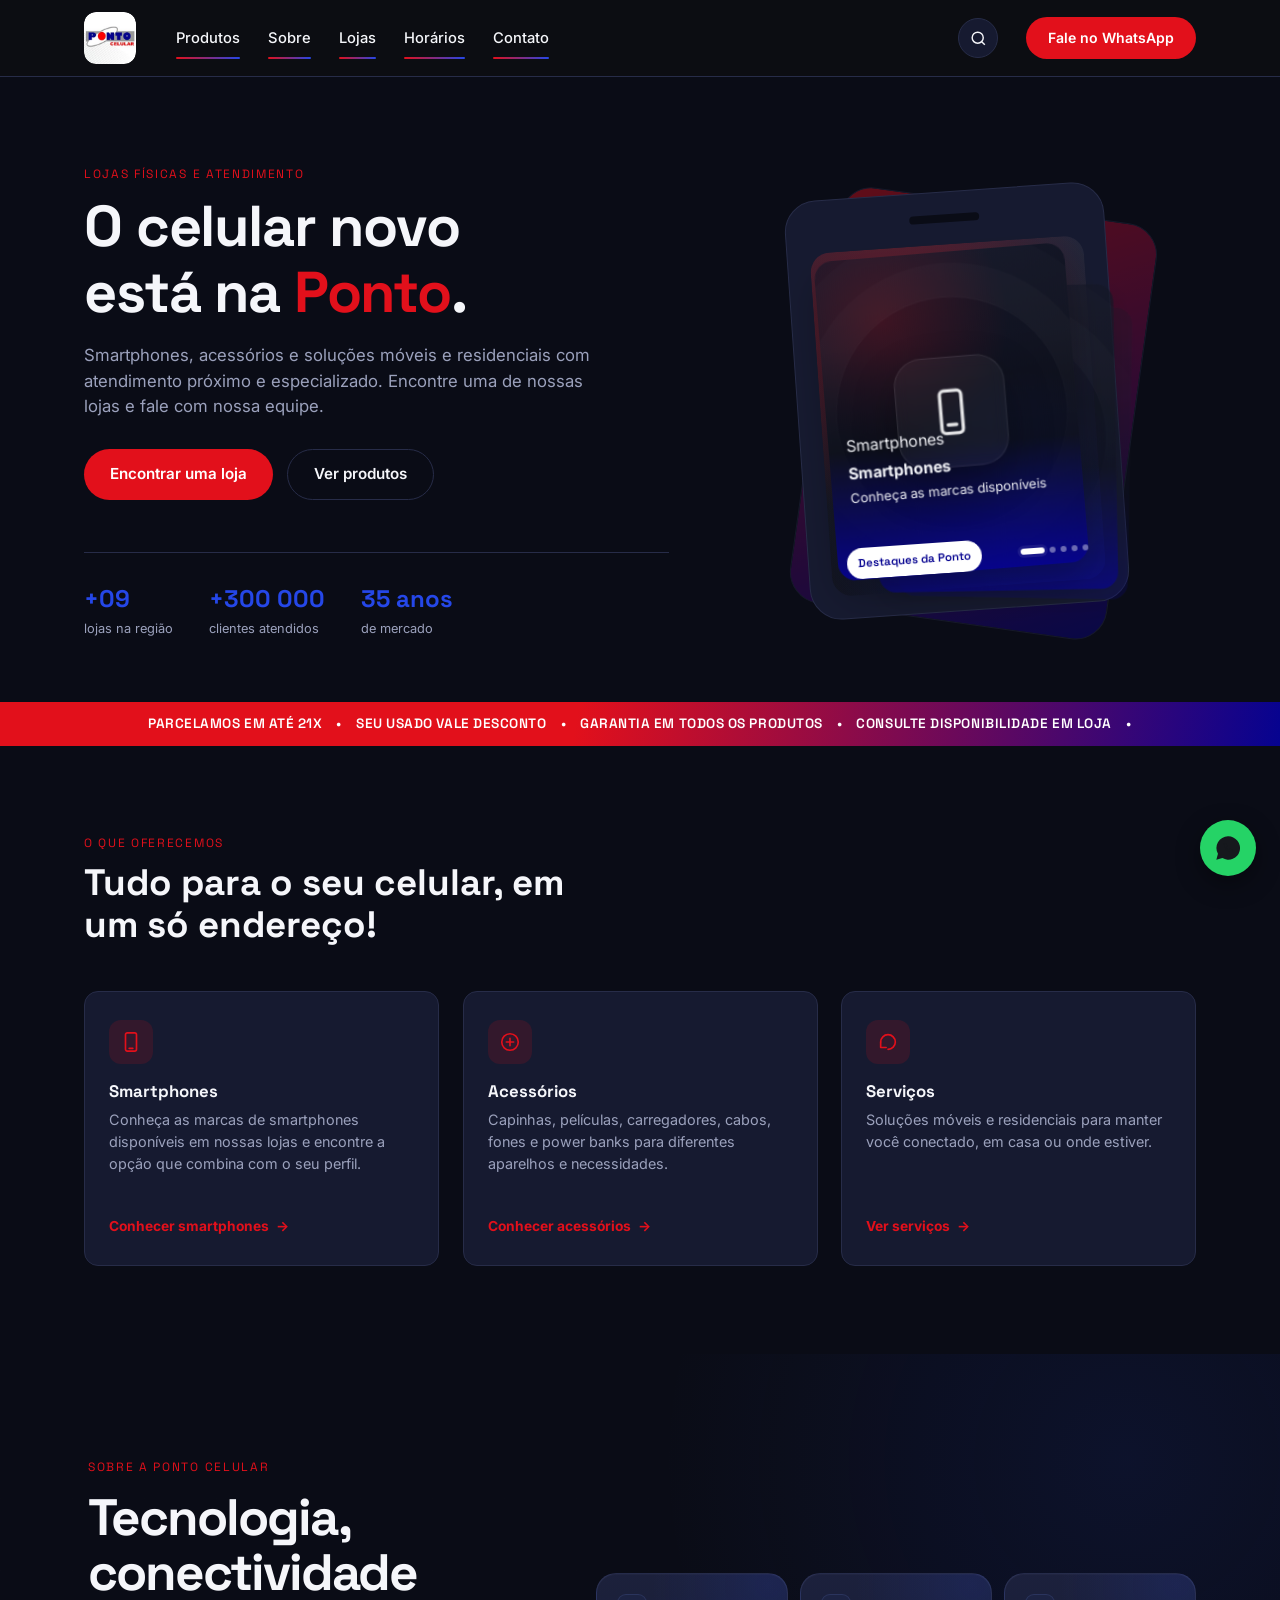
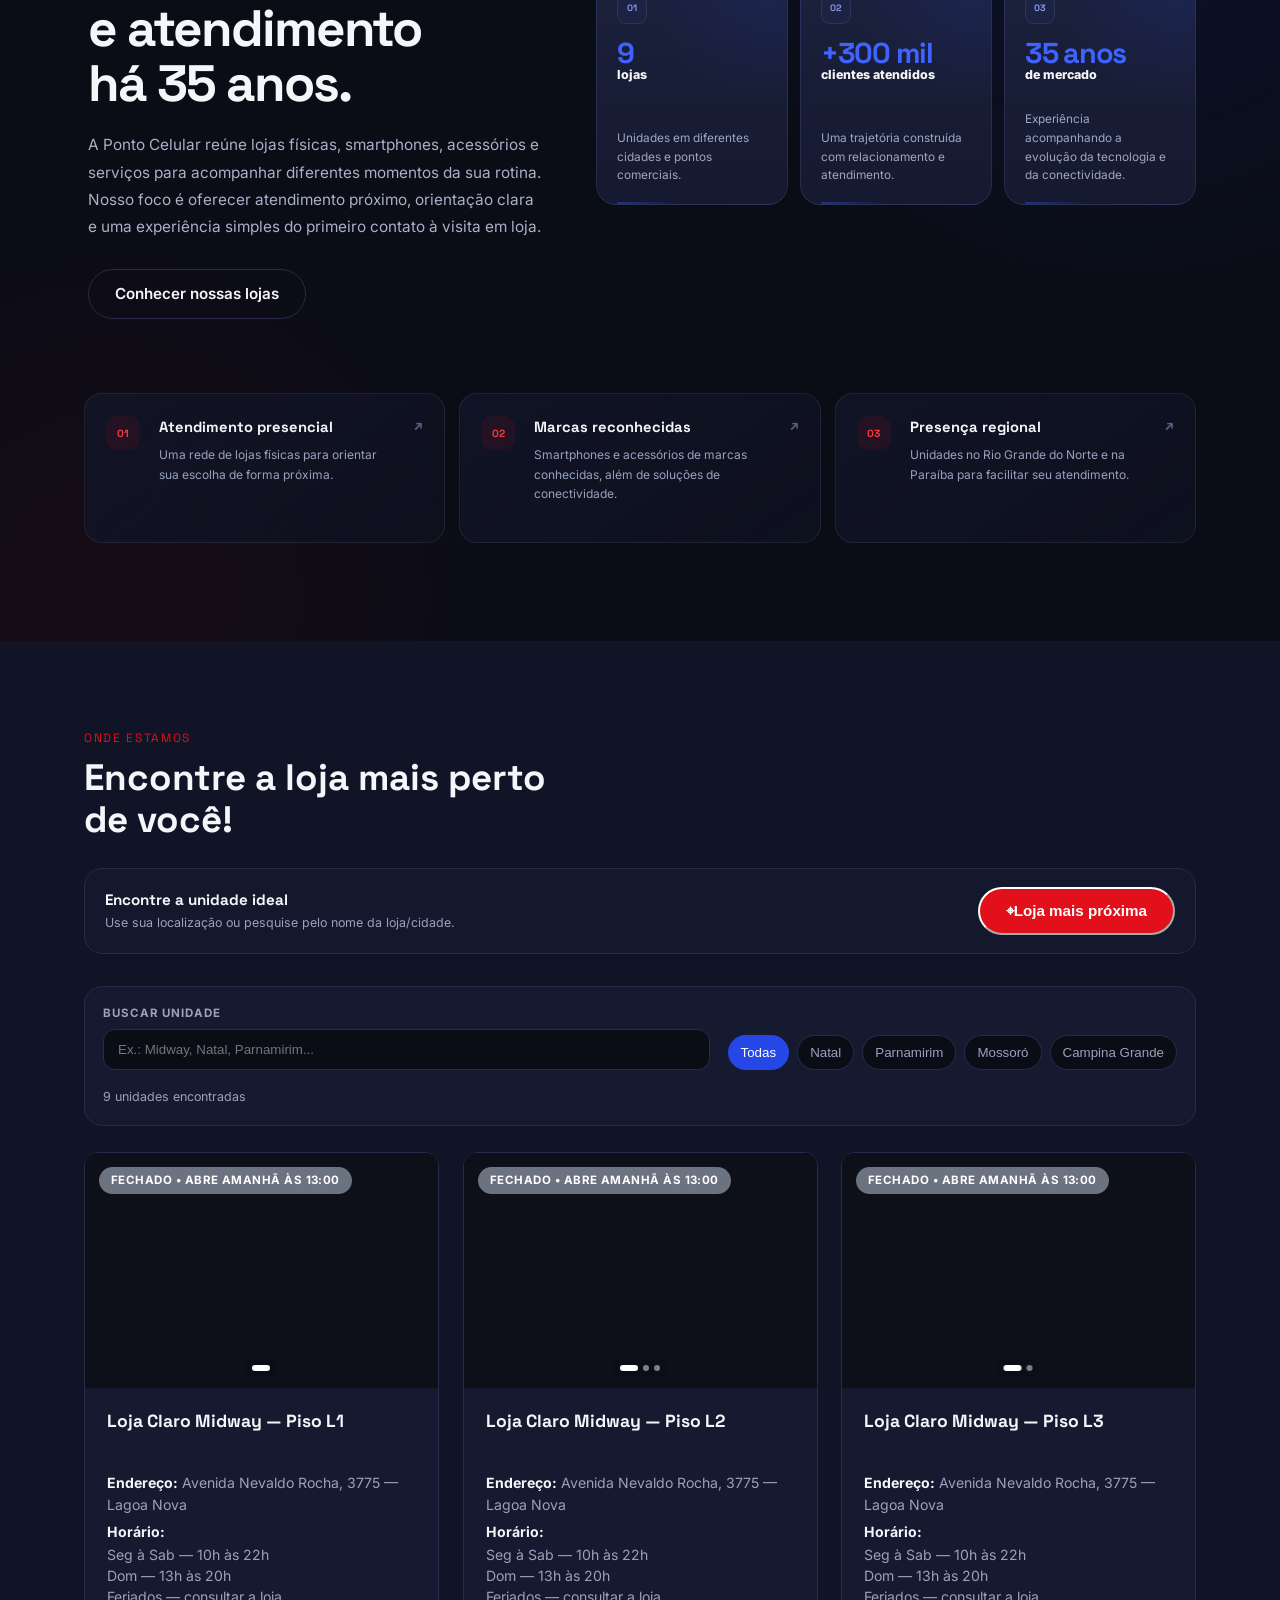
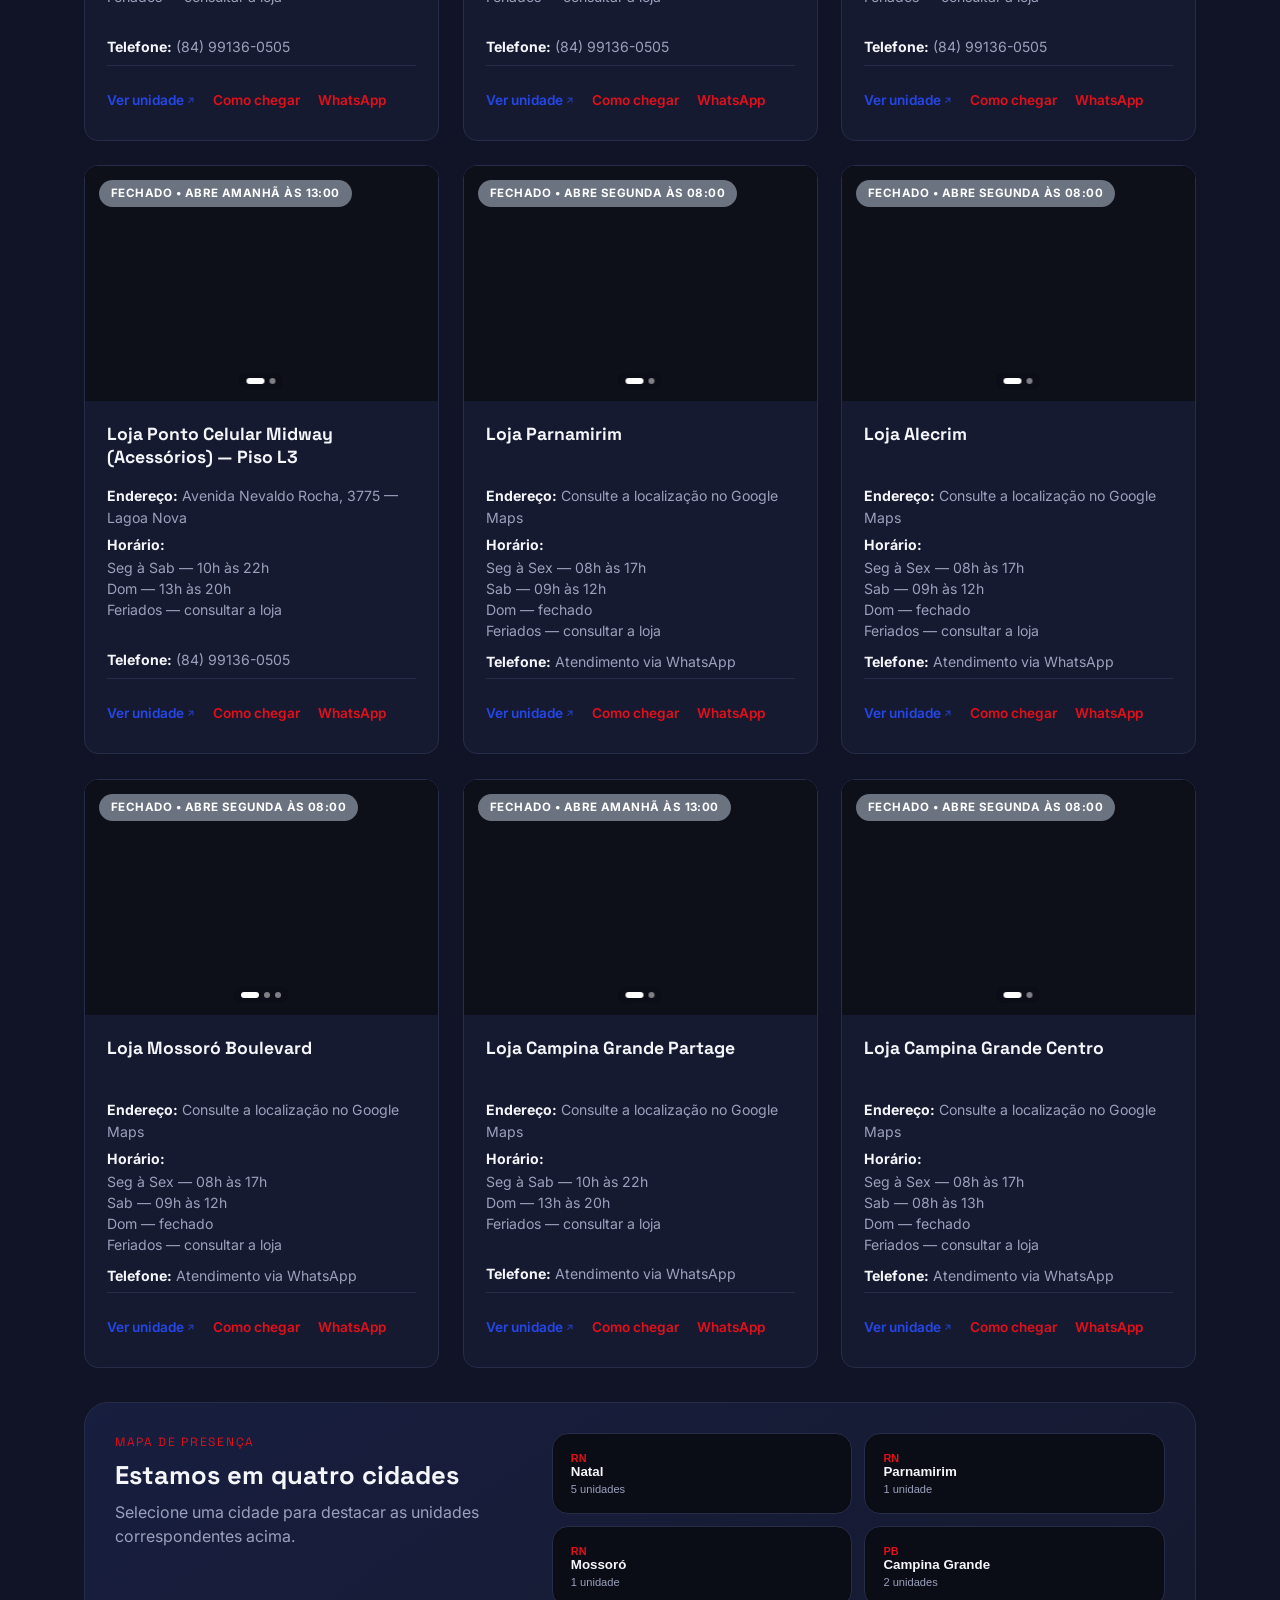
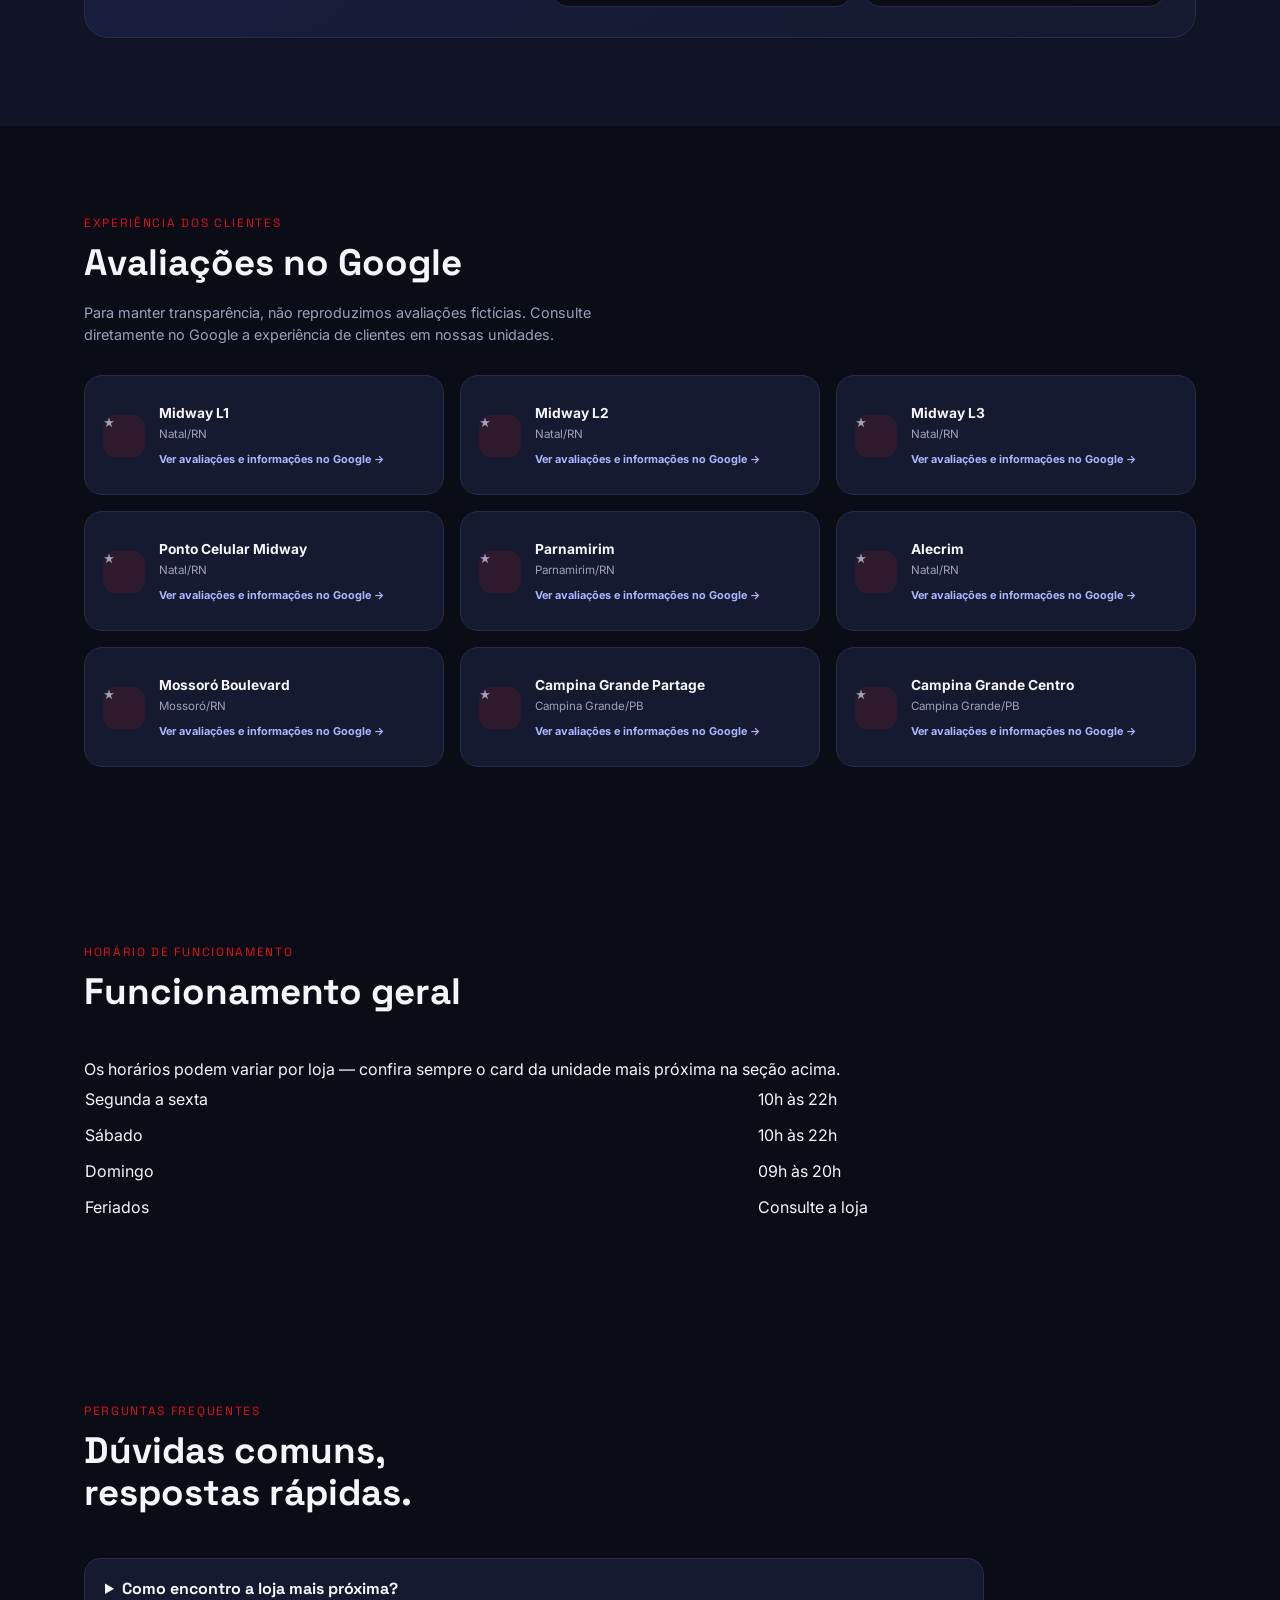
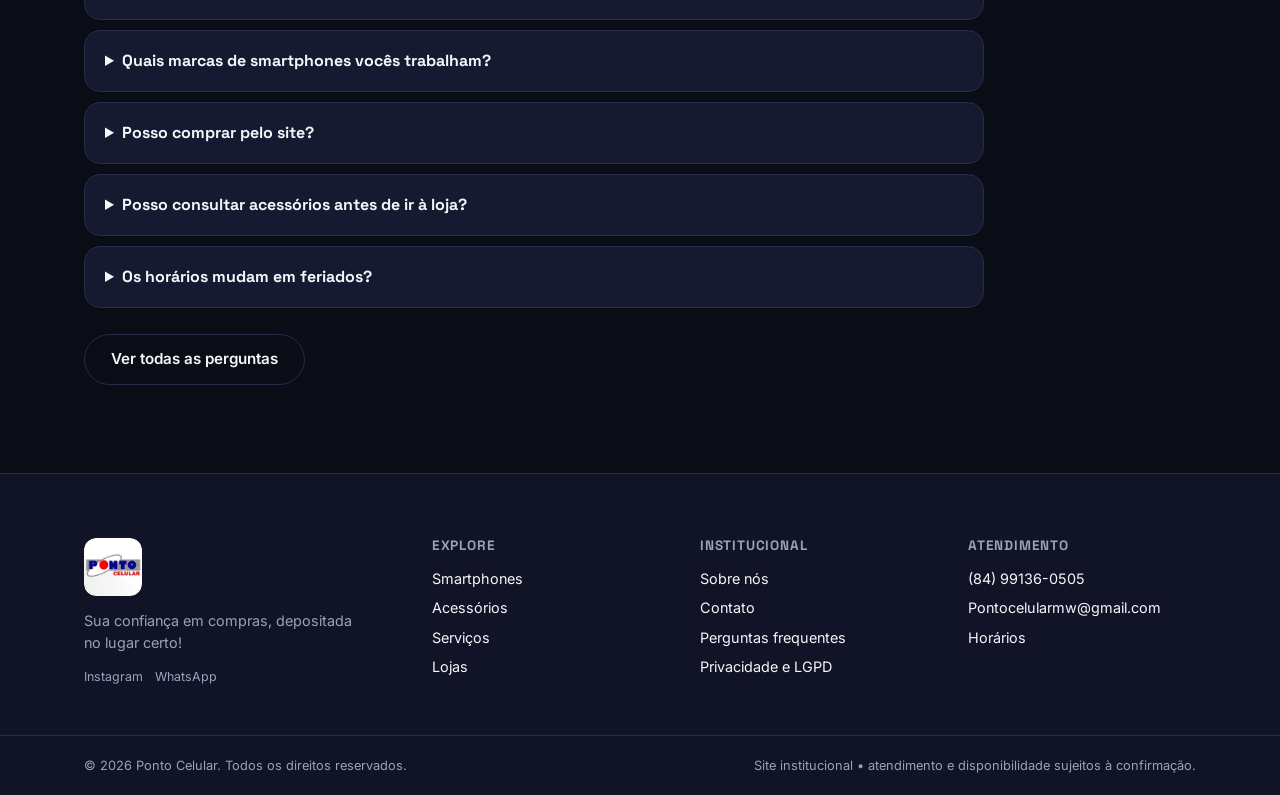
==== index.html @ 501400e9 "Publicação inicial do site Ponto Celular" ====
<!DOCTYPE html>

<html lang="pt-BR">
<head><meta charset="utf-8"/><meta content="width=device-width, initial-scale=1.0" name="viewport"/><meta content="Ponto Celular — smartphones, acessórios e serviços móveis e residenciais. Encontre a loja mais perto de você." name="description"/><meta content="index, follow" name="robots"/><meta content="Ponto Celular | Smartphones, acessórios e serviços" property="og:title"/><meta content="Ponto Celular — smartphones, acessórios e serviços móveis e residenciais. Encontre a loja mais perto de você." property="og:description"/><meta content="website" property="og:type"/><meta content="pt_BR" property="og:locale"/><meta content="summary_large_image" name="twitter:card"/><title>Ponto Celular | Smartphones, acessórios e serviços</title><link href="https://fonts.googleapis.com" rel="preconnect"/><link crossorigin="" href="https://fonts.gstatic.com" rel="preconnect"/><link href="https://fonts.googleapis.com/css2?family=Space+Grotesk:wght@500;600;700&amp;family=Inter:wght@400;500;600;700&amp;display=swap" rel="stylesheet"/><link href="style.css?v=20260901-5" rel="stylesheet"/><script type="application/ld+json">{"@context": "https://schema.org", "@type": "Organization", "name": "Ponto Celular", "email": "Pontocelularmw@gmail.com", "telephone": "+55 84 99136-0505", "sameAs": ["https://www.instagram.com/ponto_lojasclaro/"], "location": [{"@type": "Place", "name": "Loja Claro Midway - Piso L1", "hasMap": "https://maps.app.goo.gl/dzBti8DR79H8BsKs5"}, {"@type": "Place", "name": "Loja Claro Midway - Piso L2", "hasMap": "https://maps.app.goo.gl/dzBti8DR79H8BsKs5"}, {"@type": "Place", "name": "Loja Claro Midway - Piso L3", "hasMap": "https://maps.app.goo.gl/dzBti8DR79H8BsKs5"}, {"@type": "Place", "name": "Loja Ponto Celular Midway (Acessórios) - Piso L3", "hasMap": "https://maps.app.goo.gl/dzBti8DR79H8BsKs5"}, {"@type": "Place", "name": "Loja Parnamirim", "hasMap": "https://maps.app.goo.gl/SnGSqGwxsToAKvxD9"}, {"@type": "Place", "name": "Loja Alecrim", "hasMap": "https://maps.app.goo.gl/s1C1ZJuaft71H8m66"}, {"@type": "Place", "name": "Loja Mossoró Boulevard", "hasMap": "https://maps.app.goo.gl/nuZmmjfgJZY6B1TA8"}, {"@type": "Place", "name": "Loja Campina Grande Partage", "hasMap": "https://maps.app.goo.gl/MJYdLDSepykjKDeR9"}, {"@type": "Place", "name": "Loja Campina Grande Centro", "hasMap": "https://maps.app.goo.gl/9ASvcHY2zcrZMce47"}]}</script><meta content="dark" name="color-scheme"/><meta content="/imagens/logo-ponto-celular.jpg" property="og:image"/><meta content="Logo Ponto Celular" property="og:image:alt"/><meta content="Ponto Celular | Smartphones, acessórios e serviços" name="twitter:title"/><meta content="Ponto Celular — smartphones, acessórios e serviços móveis e residenciais. Encontre a loja mais perto de você." name="twitter:description"/><meta content="/imagens/logo-ponto-celular.jpg" name="twitter:image"/>


<!-- FAVICONS PONTO CELULAR — desktop, Android, Safari e iOS -->
<link rel="icon" href="./favicon.ico?v=20260901-final" sizes="any">
<link rel="icon" type="image/png" sizes="16x16" href="./imagens/favicon-16x16.png?v=20260901-final">
<link rel="icon" type="image/png" sizes="32x32" href="./imagens/favicon-32x32.png?v=20260901-final">
<link rel="icon" type="image/png" sizes="48x48" href="./imagens/favicon-48x48.png?v=20260901-final">
<link rel="shortcut icon" href="./favicon.ico?v=20260901-final">
<link rel="apple-touch-icon" sizes="180x180" href="./apple-touch-icon.png?v=20260901-final">
<link rel="manifest" href="./site.webmanifest?v=20260901-final">
<meta name="theme-color" content="#060390">
<meta name="application-name" content="Ponto Celular">
<meta name="apple-mobile-web-app-title" content="Ponto Celular">

</head>
<body data-page="index"><a class="skip-link" href="#conteudo">Pular para o conteúdo</a>
<!-- ===================== HEADER ===================== -->
<header class="header" id="topo">
<div class="container header__inner">
<a aria-label="Ponto Celular - Início" class="logo" href="#topo">
<span class="logo__badge">
<img alt="Ponto Celular" src="/imagens/logo-ponto-celular.jpg"/>
</span>
</a>
<nav class="nav" id="nav">
<a href="#produtos">Produtos</a><a href="#sobre">Sobre</a>
<a href="#lojas">Lojas</a>
<a href="#horarios">Horários</a>
<a href="#contato">Contato</a>
</nav>
<a class="btn btn--accent header__cta" data-track="whatsapp" data-track-label="atendimento" href="https://wa.me/5584991360505?text=Ol%C3%A1%21%20Acessei%20a%20p%C3%A1gina%20de%20atendimento%20no%20site%20da%20Ponto%20Celular%20e%20gostaria%20de%20atendimento." rel="noopener" target="_blank">
        Fale no WhatsApp
      </a>
<button aria-label="Pesquisar no site" class="site-search-toggle" data-site-search="" type="button">⌕</button><button aria-expanded="false" aria-label="Abrir menu" class="nav-toggle" id="navToggle" type="button">
<span></span>
<span></span>
<span></span>
</button>
</div>
</header><main id="conteudo">
<!-- ===================== HERO ===================== -->
<section class="hero">
<div class="container hero__inner">
<div class="hero__content">
<p class="eyebrow">Lojas físicas e atendimento</p>
<h1>
          O celular novo<br/>
          está na <span>Ponto</span>.
        </h1>
<p class="hero__lead">Smartphones, acessórios e soluções móveis e residenciais com atendimento próximo e especializado. Encontre uma de nossas lojas e fale com nossa equipe.</p>
<div class="hero__actions">
<a class="btn btn--accent" href="#lojas">
            Encontrar uma loja
          </a>
<a class="btn btn--ghost" href="#produtos">
            Ver produtos
          </a>
</div>
<ul class="hero__stats">
<li>
<strong>+09</strong>
<span>lojas na região</span>
</li>
<li>
<strong>+300 000</strong>
<span>clientes atendidos</span>
</li>
<li>
<strong>35 anos</strong>
<span>de mercado</span>
</li>
</ul>
</div>
<div aria-hidden="true" class="hero__visual">
<div class="phone-card phone-card--back"></div>
<div class="phone-card phone-card--front">
<div class="phone-card__notch"></div>
<div aria-label="Destaques da Ponto Celular. Use as setas esquerda e direita para navegar." class="phone-card__screen" tabindex="0">
<!-- =====================================================
                 CARROSSEL DE OFERTAS DO TOPO
                 Para adicionar novas ofertas, copie um bloco
                 .hero-offer e altere imagem, categoria, título e texto.
            ====================================================== -->
<div aria-atomic="false" aria-live="polite" class="hero-offers" id="heroOffers">
<!-- OFERTA 01 -->
<article class="hero-offer">
<div class="hero-offer__art hero-offer__art--smartphones"><div class="hero-offer__art-icon"><svg aria-hidden="true" viewbox="0 0 24 24"><rect height="20" rx="2" width="10" x="7" y="2"></rect><line x1="10" x2="14" y1="18" y2="18"></line></svg></div></div>
<div class="hero-offer__overlay">
<span class="hero-offer__category">Smartphones</span>
<strong>Smartphones</strong>
<small>Conheça as marcas disponíveis</small>
</div>
</article>
<!-- OFERTA 02 -->
<article class="hero-offer">
<div class="hero-offer__art hero-offer__art--capinhas"><div class="hero-offer__art-icon"><svg aria-hidden="true" viewbox="0 0 24 24"><rect height="20" rx="3" width="12" x="6" y="2"></rect><rect height="4" rx="1" width="6" x="9" y="5"></rect></svg></div></div>
<div class="hero-offer__overlay">
<span class="hero-offer__category">Acessórios</span>
<strong>Capinhas</strong>
<small>Proteção e estilo para o seu aparelho</small>
</div>
</article>
<!-- OFERTA 03 -->
<article class="hero-offer">
<div class="hero-offer__art hero-offer__art--carregadores"><div class="hero-offer__art-icon"><svg aria-hidden="true" viewbox="0 0 24 24"><path d="M9 3h6v5H9z"></path><path d="M8 8h8v9a4 4 0 0 1-8 0z"></path><path d="M11 3V1M13 3V1"></path></svg></div></div>
<div class="hero-offer__overlay">
<span class="hero-offer__category">Energia</span>
<strong>Fontes e carregadores</strong>
<small>Energia para a sua rotina</small>
</div>
</article>
<!-- OFERTA 04 -->
<article class="hero-offer">
<div class="hero-offer__art hero-offer__art--cabos"><div class="hero-offer__art-icon"><svg aria-hidden="true" viewbox="0 0 24 24"><path d="M7 3v6a5 5 0 0 0 10 0V5"></path><path d="M5 3h4M15 3h4M12 14v7"></path></svg></div></div>
<div class="hero-offer__overlay">
<span class="hero-offer__category">Acessórios</span>
<strong>Cabos</strong>
<small>Conectividade para diferentes dispositivos</small>
</div>
</article>
<!-- OFERTA 05 -->
<article class="hero-offer">
<div class="hero-offer__art hero-offer__art--fones"><div class="hero-offer__art-icon"><svg aria-hidden="true" viewbox="0 0 24 24"><path d="M4 13v-1a8 8 0 0 1 16 0v1"></path><rect height="7" rx="2" width="4" x="3" y="12"></rect><rect height="7" rx="2" width="4" x="17" y="12"></rect></svg></div></div>
<div class="hero-offer__overlay">
<span class="hero-offer__category">Áudio</span>
<strong>Fones de ouvido</strong>
<small>Áudio para chamadas, música e entretenimento</small>
</div>
</article>
</div>
<div class="hero-offers__footer">
<span class="phone-card__badge">Destaques da Ponto</span>
<div aria-label="Navegação das ofertas" class="hero-offers__dots" id="heroOfferDots"></div>
</div>
</div>
</div>
</div>
</div>
</section>
<!-- ===================== FAIXA DE DESTAQUES ===================== -->
<section class="ticker">
<div class="ticker__track">
<span>Parcelamos em até 21x</span>
<span>•</span>
<span>Seu usado vale desconto</span>
<span>•</span>
<span>Garantia em todos os produtos</span>
<span>•</span>
<span>Consulte disponibilidade em loja</span>
<span>•</span>
</div>
</section>
<!-- ===================== PRODUTOS ===================== -->
<section class="section" id="produtos">
<div class="container">
<p class="eyebrow">O que oferecemos</p>
<h2 class="section__title">
        Tudo para o seu celular, em um só endereço!
      </h2>
<div class="product-grid">
<!-- SMARTPHONES -->
<a aria-label="Conhecer as marcas de smartphones" class="card card--link product-card" href="smartphones.html">
<div aria-hidden="true" class="card__icon">
<svg viewbox="0 0 24 24">
<rect height="20" rx="2" width="12" x="6" y="2"></rect>
<line x1="10" x2="14" y1="19" y2="19"></line>
</svg>
</div>
<h3>Smartphones</h3>
<p>Conheça as marcas de smartphones disponíveis em nossas lojas e encontre a opção que combina com o seu perfil.</p>
<span class="card__link-text">Conhecer smartphones <span aria-hidden="true">→</span></span>
</a>
<!-- ACESSÓRIOS -->
<a aria-label="Conhecer acessórios disponíveis em loja" class="card card--link product-card" href="acessorios.html">
<div aria-hidden="true" class="card__icon">
<svg viewbox="0 0 24 24">
<circle cx="12" cy="12" r="9"></circle>
<path d="M8 12h8M12 8v8"></path>
</svg>
</div>
<h3>Acessórios</h3>
<p>Capinhas, películas, carregadores, cabos, fones e power banks para diferentes aparelhos e necessidades.</p>
<span class="card__link-text">Conhecer acessórios <span aria-hidden="true">→</span></span>
</a>
<!-- PLANOS E CHIPS -->
<a aria-label="Conhecer os serviços móveis e residenciais" class="card card--link product-card" href="servicos.html">
<div aria-hidden="true" class="card__icon">
<svg viewbox="0 0 24 24">
<path d="M4 12a8 8 0 1 1 8 8"></path>
<path d="M4 12v6h6"></path>
</svg>
</div>
<h3>Serviços</h3>
<p>Soluções móveis e residenciais para manter você conectado, em casa ou onde estiver.</p>
<span class="card__link-text">Ver serviços <span aria-hidden="true">→</span></span>
</a>
</div>
</div>
</section><section class="section about-section" id="sobre">
<div class="container about-grid">
<div class="about-copy">
<p class="eyebrow">Sobre a Ponto Celular</p>
<h2 class="section__title">Tecnologia, conectividade e atendimento há 35 anos.</h2>
<p class="about-lead">A Ponto Celular reúne lojas físicas, smartphones, acessórios e serviços para acompanhar diferentes momentos da sua rotina. Nosso foco é oferecer atendimento próximo, orientação clara e uma experiência simples do primeiro contato à visita em loja.</p>
<a class="btn btn--ghost" href="#lojas">Conhecer nossas lojas</a>
</div>
<div aria-label="Números da Ponto Celular" class="about-stats">

<article class="about-stat-card">
  <span class="about-stat-card__index" aria-hidden="true">01</span>
  <strong class="about-stat-card__value">9</strong>
  <span class="about-stat-card__label">lojas</span>
  <p>Unidades em diferentes cidades e pontos comerciais.</p>
</article>

<article class="about-stat-card">
  <span class="about-stat-card__index" aria-hidden="true">02</span>
  <strong class="about-stat-card__value">+300 mil</strong>
  <span class="about-stat-card__label">clientes atendidos</span>
  <p>Uma trajetória construída com relacionamento e atendimento.</p>
</article>

<article class="about-stat-card">
  <span class="about-stat-card__index" aria-hidden="true">03</span>
  <strong class="about-stat-card__value">35 anos</strong>
  <span class="about-stat-card__label">de mercado</span>
  <p>Experiência acompanhando a evolução da tecnologia e da conectividade.</p>
</article>

</div>


<div class="about-trust-grid">
<article>
  <span class="about-trust-grid__number">01</span>
  <div class="about-trust-grid__content">
    <strong>Atendimento presencial</strong>
    <p>Uma rede de lojas físicas para orientar sua escolha de forma próxima.</p>
  </div>
  <span class="about-trust-grid__mark" aria-hidden="true">↗</span>
</article>

<article>
  <span class="about-trust-grid__number">02</span>
  <div class="about-trust-grid__content">
    <strong>Marcas reconhecidas</strong>
    <p>Smartphones e acessórios de marcas conhecidas, além de soluções de conectividade.</p>
  </div>
  <span class="about-trust-grid__mark" aria-hidden="true">↗</span>
</article>

<article>
  <span class="about-trust-grid__number">03</span>
  <div class="about-trust-grid__content">
    <strong>Presença regional</strong>
    <p>Unidades no Rio Grande do Norte e na Paraíba para facilitar seu atendimento.</p>
  </div>
  <span class="about-trust-grid__mark" aria-hidden="true">↗</span>
</article>
</div></div>
</section>
<!-- ===================== LOJAS ===================== -->
<section class="section section--alt" id="lojas">
<div class="container">
<p class="eyebrow">Onde estamos</p>
<h2 class="section__title">
      Encontre a loja mais perto de você!
    </h2><div class="store-tools">
<div class="store-tools__copy"><strong>Encontre a unidade ideal</strong><span>Use sua localização ou pesquise pelo nome da loja/cidade.</span></div>
<button class="btn btn--accent" id="nearestStoreBtn" type="button"><span aria-hidden="true">⌖</span> Loja mais próxima</button>
</div>
<div aria-label="Filtrar lojas" class="store-filter-bar"><div class="store-filter-search"><label for="storeFilterInput">Buscar unidade</label><input id="storeFilterInput" placeholder="Ex.: Midway, Natal, Parnamirim..." type="search"/></div><div aria-label="Filtrar por cidade" class="store-filter-chips" role="group"><button class="store-filter-chip is-active" data-store-filter="all" type="button">Todas</button><button class="store-filter-chip" data-store-filter="Natal" type="button">Natal</button><button class="store-filter-chip" data-store-filter="Parnamirim" type="button">Parnamirim</button><button class="store-filter-chip" data-store-filter="Mossoró" type="button">Mossoró</button><button class="store-filter-chip" data-store-filter="Campina Grande" type="button">Campina Grande</button></div><p aria-live="polite" class="store-filter-count" id="storeFilterCount"></p></div><div class="grid grid--3 stores-grid">
<article class="store" data-city="Natal" data-lat="-5.8112867" data-lng="-35.2062242" data-map-url="https://maps.app.goo.gl/dzBti8DR79H8BsKs5" data-store-id="midway-l1" data-store-name="Loja Claro Midway — Piso L1" data-store-slug="midway-l1" data-store-url="loja.html?id=midway-l1">
<div class="store__image" data-store-gallery=""><div class="store-gallery"><div class="store-gallery__slide is-active"><img alt="Loja Claro Midway Piso L1 — foto 1" decoding="async" fetchpriority="low" loading="lazy" src="/imagens/loja-claro-midway-piso-l1.jpeg"/></div><div class="store-gallery__slide"><img alt="Loja Claro Midway Piso L1 — foto 2" decoding="async" fetchpriority="low" loading="lazy" src="/imagens/loja-claro-midway-piso-l1-(1).jpeg"/></div></div><button aria-label="Foto anterior de Loja Claro Midway Piso L1" class="store-gallery__nav store-gallery__nav--prev" type="button">‹</button><button aria-label="Próxima foto de Loja Claro Midway Piso L1" class="store-gallery__nav store-gallery__nav--next" type="button">›</button><div aria-label="Navegação das fotos" class="store-gallery__dots"><button aria-label="Mostrar foto 1" class="store-gallery__dot is-active" data-slide="0" type="button"></button><button aria-label="Mostrar foto 2" class="store-gallery__dot" data-slide="1" type="button"></button></div><span aria-live="polite" class="store__status" data-store-status="">Verificando...</span></div>
<div class="store__body">
<h3>Loja Claro Midway — Piso L1</h3>
<p class="store__line">
<strong>Endereço:</strong>
            Avenida Nevaldo Rocha, 3775 — Lagoa Nova
          </p>
<div class="store__schedule">
<strong>Horário:</strong>
<span>Seg à Sab — 10h às 22h</span>
<span>Dom — 13h às 20h</span>
<span>Feriados — consultar a loja</span>
</div>
<p class="store__line">
<strong>Telefone:</strong>
            (84) 99136-0505
          </p>
<div class="store__actions"><a class="store__detail-link" data-track="store-detail" data-track-label="Midway L1" href="loja.html?id=midway-l1">Ver unidade</a>
<a data-track="map" data-track-label="Midway L1" href="https://maps.app.goo.gl/dzBti8DR79H8BsKs5" rel="noopener noreferrer" target="_blank">Como chegar</a>
<a data-track="whatsapp-store" data-track-label="Midway L1" href="https://wa.me/5584991360505?text=Ol%C3%A1%21%20Acessei%20a%20p%C3%A1gina%20da%20Loja%20Claro%20Midway%20%E2%80%94%20Piso%20L1%20no%20site%20da%20Ponto%20Celular%20e%20gostaria%20de%20atendimento%20nesta%20unidade." rel="noopener" target="_blank">
              WhatsApp
            </a>
</div>
</div>
</article>
<article class="store" data-city="Natal" data-lat="-5.8112867" data-lng="-35.2062242" data-map-url="https://maps.app.goo.gl/dzBti8DR79H8BsKs5" data-store-id="midway-l2" data-store-name="Loja Claro Midway — Piso L2" data-store-slug="midway-l2" data-store-url="loja.html?id=midway-l2">
<div class="store__image" data-store-gallery=""><div class="store-gallery"><div class="store-gallery__slide is-active"><img alt="Loja Claro Midway Piso L2 — foto 1" decoding="async" fetchpriority="low" loading="lazy" src="/imagens/loja-claro-midway-piso-l2.jpeg"/></div><div class="store-gallery__slide"><img alt="Loja Claro Midway Piso L2 — foto 2" decoding="async" fetchpriority="low" loading="lazy" src="/imagens/loja-claro-midway-piso-l2-(2).jpeg"/></div><div class="store-gallery__slide"><img alt="Loja Claro Midway Piso L2 — foto 3" decoding="async" fetchpriority="low" loading="lazy" src="/imagens/loja-claro-midway-piso-l2-(3).jpeg"/></div></div><button aria-label="Foto anterior de Loja Claro Midway Piso L2" class="store-gallery__nav store-gallery__nav--prev" type="button">‹</button><button aria-label="Próxima foto de Loja Claro Midway Piso L2" class="store-gallery__nav store-gallery__nav--next" type="button">›</button><div aria-label="Navegação das fotos" class="store-gallery__dots"><button aria-label="Mostrar foto 1" class="store-gallery__dot is-active" data-slide="0" type="button"></button><button aria-label="Mostrar foto 2" class="store-gallery__dot" data-slide="1" type="button"></button><button aria-label="Mostrar foto 3" class="store-gallery__dot" data-slide="2" type="button"></button></div><span aria-live="polite" class="store__status" data-store-status="">Verificando...</span></div>
<div class="store__body">
<h3>Loja Claro Midway — Piso L2</h3>
<p class="store__line">
<strong>Endereço:</strong>
            Avenida Nevaldo Rocha, 3775 — Lagoa Nova
          </p>
<div class="store__schedule">
<strong>Horário:</strong>
<span>Seg à Sab — 10h às 22h</span>
<span>Dom — 13h às 20h</span>
<span>Feriados — consultar a loja</span>
</div>
<p class="store__line">
<strong>Telefone:</strong>
            (84) 99136-0505
          </p>
<div class="store__actions"><a class="store__detail-link" data-track="store-detail" data-track-label="Midway L2" href="loja.html?id=midway-l2">Ver unidade</a>
<a data-track="map" data-track-label="Midway L2" href="https://maps.app.goo.gl/dzBti8DR79H8BsKs5" rel="noopener noreferrer" target="_blank">Como chegar</a>
<a data-track="whatsapp-store" data-track-label="Midway L2" href="https://wa.me/5584991360505?text=Ol%C3%A1%21%20Acessei%20a%20p%C3%A1gina%20da%20Loja%20Claro%20Midway%20%E2%80%94%20Piso%20L2%20no%20site%20da%20Ponto%20Celular%20e%20gostaria%20de%20atendimento%20nesta%20unidade." rel="noopener" target="_blank">
              WhatsApp
            </a>
</div>
</div>
</article>
<article class="store" data-city="Natal" data-lat="-5.8112867" data-lng="-35.2062242" data-map-url="https://maps.app.goo.gl/dzBti8DR79H8BsKs5" data-store-id="midway-l3" data-store-name="Loja Claro Midway — Piso L3" data-store-slug="midway-l3" data-store-url="loja.html?id=midway-l3">
<div class="store__image" data-store-gallery=""><div class="store-gallery"><div class="store-gallery__slide is-active"><img alt="Loja Claro Midway Piso L3 — foto 1" decoding="async" fetchpriority="low" loading="lazy" src="/imagens/loja-claro-midway-piso-l3.jpeg"/></div><div class="store-gallery__slide"><img alt="Loja Claro Midway Piso L3 — foto 2" decoding="async" fetchpriority="low" loading="lazy" src="/imagens/loja-claro-midway-piso-l3-(1) .jpeg"/></div></div><button aria-label="Foto anterior de Loja Claro Midway Piso L3" class="store-gallery__nav store-gallery__nav--prev" type="button">‹</button><button aria-label="Próxima foto de Loja Claro Midway Piso L3" class="store-gallery__nav store-gallery__nav--next" type="button">›</button><div aria-label="Navegação das fotos" class="store-gallery__dots"><button aria-label="Mostrar foto 1" class="store-gallery__dot is-active" data-slide="0" type="button"></button><button aria-label="Mostrar foto 2" class="store-gallery__dot" data-slide="1" type="button"></button></div><span aria-live="polite" class="store__status" data-store-status="">Verificando...</span></div>
<div class="store__body">
<h3>Loja Claro Midway — Piso L3</h3>
<p class="store__line">
<strong>Endereço:</strong>
            Avenida Nevaldo Rocha, 3775 — Lagoa Nova
          </p>
<div class="store__schedule">
<strong>Horário:</strong>
<span>Seg à Sab — 10h às 22h</span>
<span>Dom — 13h às 20h</span>
<span>Feriados — consultar a loja</span>
</div>
<p class="store__line">
<strong>Telefone:</strong>
            (84) 99136-0505
          </p>
<div class="store__actions"><a class="store__detail-link" data-track="store-detail" data-track-label="Midway L3" href="loja.html?id=midway-l3">Ver unidade</a>
<a data-track="map" data-track-label="Midway L3" href="https://maps.app.goo.gl/dzBti8DR79H8BsKs5" rel="noopener noreferrer" target="_blank">Como chegar</a>
<a data-track="whatsapp-store" data-track-label="Midway L3" href="https://wa.me/5584991360505?text=Ol%C3%A1%21%20Acessei%20a%20p%C3%A1gina%20da%20Loja%20Claro%20Midway%20%E2%80%94%20Piso%20L3%20no%20site%20da%20Ponto%20Celular%20e%20gostaria%20de%20atendimento%20nesta%20unidade." rel="noopener" target="_blank">
              WhatsApp
            </a>
</div>
</div>
</article>
<article class="store" data-city="Natal" data-lat="-5.8112867" data-lng="-35.2062242" data-map-url="https://maps.app.goo.gl/dzBti8DR79H8BsKs5" data-store-id="ponto-midway-l3" data-store-name="Ponto Celular Midway (Acessórios) — Piso L3" data-store-slug="ponto-midway-acessorios" data-store-url="loja.html?id=ponto-midway-l3">
<div class="store__image" data-store-gallery=""><div class="store-gallery"><div class="store-gallery__slide is-active"><img alt="Loja Ponto Celular Midway Acessórios Piso L3 — foto 1" decoding="async" fetchpriority="low" loading="lazy" src="/imagens/loja-ponto-celular-midway-(acessorios)-piso-l3.jpeg"/></div><div class="store-gallery__slide"><img alt="Loja Ponto Celular Midway Acessórios Piso L3 — foto 2" decoding="async" fetchpriority="low" loading="lazy" src="/imagens/loja-ponto-celular-midway-(acessorios)-piso-l3-(1).jpeg"/></div></div><button aria-label="Foto anterior de Loja Ponto Celular Midway Acessórios Piso L3" class="store-gallery__nav store-gallery__nav--prev" type="button">‹</button><button aria-label="Próxima foto de Loja Ponto Celular Midway Acessórios Piso L3" class="store-gallery__nav store-gallery__nav--next" type="button">›</button><div aria-label="Navegação das fotos" class="store-gallery__dots"><button aria-label="Mostrar foto 1" class="store-gallery__dot is-active" data-slide="0" type="button"></button><button aria-label="Mostrar foto 2" class="store-gallery__dot" data-slide="1" type="button"></button></div><span aria-live="polite" class="store__status" data-store-status="">Verificando...</span></div>
<div class="store__body">
<h3>Loja Ponto Celular Midway (Acessórios) — Piso L3</h3>
<p class="store__line">
<strong>Endereço:</strong>
            Avenida Nevaldo Rocha, 3775 — Lagoa Nova
          </p>
<div class="store__schedule">
<strong>Horário:</strong>
<span>Seg à Sab — 10h às 22h</span>
<span>Dom — 13h às 20h</span>
<span>Feriados — consultar a loja</span>
</div>
<p class="store__line">
<strong>Telefone:</strong>
            (84) 99136-0505
          </p>
<div class="store__actions"><a class="store__detail-link" data-track="store-detail" data-track-label="Ponto Celular Midway" href="loja.html?id=ponto-midway-l3">Ver unidade</a>
<a data-track="map" data-track-label="Ponto Celular Midway" href="https://maps.app.goo.gl/dzBti8DR79H8BsKs5" rel="noopener noreferrer" target="_blank">Como chegar</a>
<a data-track="whatsapp-store" data-track-label="Ponto Celular Midway" href="https://wa.me/5584991360505?text=Ol%C3%A1%21%20Acessei%20a%20p%C3%A1gina%20da%20Ponto%20Celular%20Midway%20%28Acess%C3%B3rios%29%20%E2%80%94%20Piso%20L3%20no%20site%20da%20Ponto%20Celular%20e%20gostaria%20de%20atendimento%20nesta%20unidade." rel="noopener" target="_blank">
              WhatsApp
            </a>
</div>
</div>
</article>
<article class="store" data-city="Parnamirim" data-lat="-5.9180763" data-lng="-35.2614352" data-map-url="https://maps.app.goo.gl/SnGSqGwxsToAKvxD9" data-store-id="parnamirim" data-store-name="Loja Parnamirim" data-store-slug="parnamirim" data-store-url="loja.html?id=parnamirim">
<div class="store__image" data-store-gallery=""><div class="store-gallery"><div class="store-gallery__slide is-active"><img alt="Loja Parnamirim — foto 1" decoding="async" fetchpriority="low" loading="lazy" src="/imagens/loja-parnamirim.jpeg"/></div><div class="store-gallery__slide"><img alt="Loja Parnamirim — foto 2" decoding="async" fetchpriority="low" loading="lazy" src="/imagens/loja-parnamirim-(1).jpeg"/></div></div><button aria-label="Foto anterior de Loja Parnamirim" class="store-gallery__nav store-gallery__nav--prev" type="button">‹</button><button aria-label="Próxima foto de Loja Parnamirim" class="store-gallery__nav store-gallery__nav--next" type="button">›</button><div aria-label="Navegação das fotos" class="store-gallery__dots"><button aria-label="Mostrar foto 1" class="store-gallery__dot is-active" data-slide="0" type="button"></button><button aria-label="Mostrar foto 2" class="store-gallery__dot" data-slide="1" type="button"></button></div><span aria-live="polite" class="store__status" data-store-status="">Verificando...</span></div>
<div class="store__body">
<h3>Loja Parnamirim</h3>
<p class="store__line"><strong>Endereço:</strong> Consulte a localização no Google Maps</p>
<div class="store__schedule">
<strong>Horário:</strong>
<span>Seg à Sex — 08h às 17h</span>
<span>Sab — 09h às 12h</span>
<span>Dom — fechado</span>
<span>Feriados — consultar a loja</span>
</div>
<p class="store__line"><strong>Telefone:</strong> Atendimento via WhatsApp</p>
<div class="store__actions"><a class="store__detail-link" data-track="store-detail" data-track-label="Parnamirim" href="loja.html?id=parnamirim">Ver unidade</a>
<a data-track="map" data-track-label="Parnamirim" href="https://maps.app.goo.gl/SnGSqGwxsToAKvxD9" rel="noopener noreferrer" target="_blank">Como chegar</a>
<a data-track="whatsapp-store" data-track-label="Parnamirim" href="https://wa.me/5584991360505?text=Ol%C3%A1%21%20Acessei%20a%20p%C3%A1gina%20da%20Loja%20Parnamirim%20no%20site%20da%20Ponto%20Celular%20e%20gostaria%20de%20atendimento%20nesta%20unidade." rel="noopener" target="_blank">
              WhatsApp
            </a>
</div>
</div>
</article>
<article class="store" data-city="Natal" data-lat="-5.7965861" data-lng="-35.2188769" data-map-url="https://maps.app.goo.gl/s1C1ZJuaft71H8m66" data-store-id="alecrim" data-store-name="Loja Alecrim" data-store-slug="alecrim" data-store-url="loja.html?id=alecrim">
<div class="store__image" data-store-gallery=""><div class="store-gallery"><div class="store-gallery__slide is-active"><img alt="Loja Alecrim — foto 1" decoding="async" fetchpriority="low" loading="lazy" src="/imagens/loja-alecrim.jpeg"/></div><div class="store-gallery__slide"><img alt="Loja Alecrim — foto 2" decoding="async" fetchpriority="low" loading="lazy" src="/imagens/loja-alecrim-(1).jpeg"/></div></div><button aria-label="Foto anterior de Loja Alecrim" class="store-gallery__nav store-gallery__nav--prev" type="button">‹</button><button aria-label="Próxima foto de Loja Alecrim" class="store-gallery__nav store-gallery__nav--next" type="button">›</button><div aria-label="Navegação das fotos" class="store-gallery__dots"><button aria-label="Mostrar foto 1" class="store-gallery__dot is-active" data-slide="0" type="button"></button><button aria-label="Mostrar foto 2" class="store-gallery__dot" data-slide="1" type="button"></button></div><span aria-live="polite" class="store__status" data-store-status="">Verificando...</span></div>
<div class="store__body">
<h3>Loja Alecrim</h3>
<p class="store__line"><strong>Endereço:</strong> Consulte a localização no Google Maps</p>
<div class="store__schedule">
<strong>Horário:</strong>
<span>Seg à Sex — 08h às 17h</span>
<span>Sab — 09h às 12h</span>
<span>Dom — fechado</span>
<span>Feriados — consultar a loja</span>
</div>
<p class="store__line"><strong>Telefone:</strong> Atendimento via WhatsApp</p>
<div class="store__actions"><a class="store__detail-link" data-track="store-detail" data-track-label="Alecrim" href="loja.html?id=alecrim">Ver unidade</a>
<a data-track="map" data-track-label="Alecrim" href="https://maps.app.goo.gl/s1C1ZJuaft71H8m66" rel="noopener noreferrer" target="_blank">Como chegar</a>
<a data-track="whatsapp-store" data-track-label="Alecrim" href="https://wa.me/5584991360505?text=Ol%C3%A1%21%20Acessei%20a%20p%C3%A1gina%20da%20Loja%20Alecrim%20no%20site%20da%20Ponto%20Celular%20e%20gostaria%20de%20atendimento%20nesta%20unidade." rel="noopener" target="_blank">
              WhatsApp
            </a>
</div>
</div>
</article>
<article class="store" data-city="Mossoró" data-lat="-5.1937507" data-lng="-37.3455909" data-map-url="https://maps.app.goo.gl/nuZmmjfgJZY6B1TA8" data-store-id="mossoro-boulevard" data-store-name="Loja Mossoró Boulevard" data-store-slug="mossoro-boulevard" data-store-url="loja.html?id=mossoro-boulevard">
<div class="store__image" data-store-gallery=""><div class="store-gallery"><div class="store-gallery__slide is-active"><img alt="Loja Mossoró Boulevard — foto 1" decoding="async" fetchpriority="low" loading="lazy" src="/imagens/loja-mossoro-boulevard.jpeg"/></div><div class="store-gallery__slide"><img alt="Loja Mossoró Boulevard — foto 2" decoding="async" fetchpriority="low" loading="lazy" src="/imagens/loja-mossoro-boulevard-(1).jpeg"/></div><div class="store-gallery__slide"><img alt="Loja Mossoró Boulevard — foto 3" decoding="async" fetchpriority="low" loading="lazy" src="/imagens/loja-mossoro-boulevard-(2).jpeg"/></div></div><button aria-label="Foto anterior de Loja Mossoró Boulevard" class="store-gallery__nav store-gallery__nav--prev" type="button">‹</button><button aria-label="Próxima foto de Loja Mossoró Boulevard" class="store-gallery__nav store-gallery__nav--next" type="button">›</button><div aria-label="Navegação das fotos" class="store-gallery__dots"><button aria-label="Mostrar foto 1" class="store-gallery__dot is-active" data-slide="0" type="button"></button><button aria-label="Mostrar foto 2" class="store-gallery__dot" data-slide="1" type="button"></button><button aria-label="Mostrar foto 3" class="store-gallery__dot" data-slide="2" type="button"></button></div><span aria-live="polite" class="store__status" data-store-status="">Verificando...</span></div>
<div class="store__body">
<h3>Loja Mossoró Boulevard</h3>
<p class="store__line"><strong>Endereço:</strong> Consulte a localização no Google Maps</p>
<div class="store__schedule">
<strong>Horário:</strong>
<span>Seg à Sex — 08h às 17h</span>
<span>Sab — 09h às 12h</span>
<span>Dom — fechado</span>
<span>Feriados — consultar a loja</span>
</div>
<p class="store__line"><strong>Telefone:</strong> Atendimento via WhatsApp</p>
<div class="store__actions"><a class="store__detail-link" data-track="store-detail" data-track-label="Mossoró Boulevard" href="loja.html?id=mossoro-boulevard">Ver unidade</a>
<a data-track="map" data-track-label="Mossoró Boulevard" href="https://maps.app.goo.gl/nuZmmjfgJZY6B1TA8" rel="noopener noreferrer" target="_blank">Como chegar</a>
<a data-track="whatsapp-store" data-track-label="Mossoró Boulevard" href="https://wa.me/5584991360505?text=Ol%C3%A1%21%20Acessei%20a%20p%C3%A1gina%20da%20Loja%20Mossor%C3%B3%20Boulevard%20no%20site%20da%20Ponto%20Celular%20e%20gostaria%20de%20atendimento%20nesta%20unidade." rel="noopener" target="_blank">
              WhatsApp
            </a>
</div>
</div>
</article>
<article class="store" data-city="Campina Grande" data-lat="-7.2359231" data-lng="-35.8706626" data-map-url="https://maps.app.goo.gl/MJYdLDSepykjKDeR9" data-store-id="campina-partage" data-store-name="Loja Campina Grande Partage" data-store-slug="campina-grande-partage" data-store-url="loja.html?id=campina-partage">
<div class="store__image" data-store-gallery=""><div class="store-gallery"><div class="store-gallery__slide is-active"><img alt="Loja Campina Grande Partage — foto 1" decoding="async" fetchpriority="low" loading="lazy" src="/imagens/loja-campina-grande-partage.jpeg"/></div><div class="store-gallery__slide"><img alt="Loja Campina Grande Partage — foto 2" decoding="async" fetchpriority="low" loading="lazy" src="/imagens/loja-campina-grande-partage-(1).jpeg"/></div></div><button aria-label="Foto anterior de Loja Campina Grande Partage" class="store-gallery__nav store-gallery__nav--prev" type="button">‹</button><button aria-label="Próxima foto de Loja Campina Grande Partage" class="store-gallery__nav store-gallery__nav--next" type="button">›</button><div aria-label="Navegação das fotos" class="store-gallery__dots"><button aria-label="Mostrar foto 1" class="store-gallery__dot is-active" data-slide="0" type="button"></button><button aria-label="Mostrar foto 2" class="store-gallery__dot" data-slide="1" type="button"></button></div><span aria-live="polite" class="store__status" data-store-status="">Verificando...</span></div>
<div class="store__body">
<h3>Loja Campina Grande Partage</h3>
<p class="store__line"><strong>Endereço:</strong> Consulte a localização no Google Maps</p>
<div class="store__schedule">
<strong>Horário:</strong>
<span>Seg à Sab — 10h às 22h</span>
<span>Dom — 13h às 20h</span>
<span>Feriados — consultar a loja</span>
</div>
<p class="store__line"><strong>Telefone:</strong> Atendimento via WhatsApp</p>
<div class="store__actions"><a class="store__detail-link" data-track="store-detail" data-track-label="Campina Grande Partage" href="loja.html?id=campina-partage">Ver unidade</a>
<a data-track="map" data-track-label="Campina Grande Partage" href="https://maps.app.goo.gl/MJYdLDSepykjKDeR9" rel="noopener noreferrer" target="_blank">Como chegar</a>
<a data-track="whatsapp-store" data-track-label="Campina Grande Partage" href="https://wa.me/5584991360505?text=Ol%C3%A1%21%20Acessei%20a%20p%C3%A1gina%20da%20Loja%20Campina%20Grande%20Partage%20no%20site%20da%20Ponto%20Celular%20e%20gostaria%20de%20atendimento%20nesta%20unidade." rel="noopener" target="_blank">
              WhatsApp
            </a>
</div>
</div>
</article>
<article class="store" data-city="Campina Grande" data-lat="-7.2168859" data-lng="-35.8849237" data-map-url="https://maps.app.goo.gl/9ASvcHY2zcrZMce47" data-store-id="campina-centro" data-store-name="Loja Campina Grande Centro" data-store-slug="campina-grande-centro" data-store-url="loja.html?id=campina-centro">
<div class="store__image" data-store-gallery=""><div class="store-gallery"><div class="store-gallery__slide is-active"><img alt="Loja Campina Grande Centro — foto 1" decoding="async" fetchpriority="low" loading="lazy" src="/imagens/loja-campina-grande-centro.jpeg"/></div><div class="store-gallery__slide"><img alt="Loja Campina Grande Centro — foto 2" decoding="async" fetchpriority="low" loading="lazy" src="/imagens/loja-campina-grande-centro-(1).jpeg"/></div></div><button aria-label="Foto anterior de Loja Campina Grande Centro" class="store-gallery__nav store-gallery__nav--prev" type="button">‹</button><button aria-label="Próxima foto de Loja Campina Grande Centro" class="store-gallery__nav store-gallery__nav--next" type="button">›</button><div aria-label="Navegação das fotos" class="store-gallery__dots"><button aria-label="Mostrar foto 1" class="store-gallery__dot is-active" data-slide="0" type="button"></button><button aria-label="Mostrar foto 2" class="store-gallery__dot" data-slide="1" type="button"></button></div><span aria-live="polite" class="store__status" data-store-status="">Verificando...</span></div>
<div class="store__body">
<h3>Loja Campina Grande Centro</h3>
<p class="store__line"><strong>Endereço:</strong> Consulte a localização no Google Maps</p>
<div class="store__schedule">
<strong>Horário:</strong>
<span>Seg à Sex — 08h às 17h</span>
<span>Sab — 08h às 13h</span>
<span>Dom — fechado</span>
<span>Feriados — consultar a loja</span>
</div>
<p class="store__line"><strong>Telefone:</strong> Atendimento via WhatsApp</p>
<div class="store__actions"><a class="store__detail-link" data-track="store-detail" data-track-label="Campina Grande Centro" href="loja.html?id=campina-centro">Ver unidade</a>
<a data-track="map" data-track-label="Campina Grande Centro" href="https://maps.app.goo.gl/9ASvcHY2zcrZMce47" rel="noopener noreferrer" target="_blank">Como chegar</a>
<a data-track="whatsapp-store" data-track-label="Campina Grande Centro" href="https://wa.me/5584991360505?text=Ol%C3%A1%21%20Acessei%20a%20p%C3%A1gina%20da%20Loja%20Campina%20Grande%20Centro%20no%20site%20da%20Ponto%20Celular%20e%20gostaria%20de%20atendimento%20nesta%20unidade." rel="noopener" target="_blank">
              WhatsApp
            </a>
</div>
</div>
</article>
</div><div class="presence-map" id="mapa-presenca"><div class="presence-map__copy"><p class="eyebrow">Mapa de presença</p><h3>Estamos em quatro cidades</h3><p>Selecione uma cidade para destacar as unidades correspondentes acima.</p></div><div class="presence-map__cities"><button data-presence-city="Natal" type="button"><span>RN</span><strong>Natal</strong><small>5 unidades</small></button><button data-presence-city="Parnamirim" type="button"><span>RN</span><strong>Parnamirim</strong><small>1 unidade</small></button><button data-presence-city="Mossoró" type="button"><span>RN</span><strong>Mossoró</strong><small>1 unidade</small></button><button data-presence-city="Campina Grande" type="button"><span>PB</span><strong>Campina Grande</strong><small>2 unidades</small></button></div></div>
</div>
</section>
<!-- ===================== HORÁRIOS ===================== -->
<section class="section google-reviews-section" id="avaliacoes"><div class="container"><p class="eyebrow">Experiência dos clientes</p><h2 class="section__title">Avaliações no Google</h2><p class="reviews-lead">Para manter transparência, não reproduzimos avaliações fictícias. Consulte diretamente no Google a experiência de clientes em nossas unidades.</p><div class="google-reviews-grid"><a class="google-review-card" data-track="google-reviews" data-track-label="Midway L1" href="https://maps.app.goo.gl/dzBti8DR79H8BsKs5" rel="noopener noreferrer" target="_blank"><span aria-hidden="true" class="google-review-card__icon">★</span><div><strong>Midway L1</strong><span>Natal/RN</span><small>Ver avaliações e informações no Google →</small></div></a><a class="google-review-card" data-track="google-reviews" data-track-label="Midway L2" href="https://maps.app.goo.gl/dzBti8DR79H8BsKs5" rel="noopener noreferrer" target="_blank"><span aria-hidden="true" class="google-review-card__icon">★</span><div><strong>Midway L2</strong><span>Natal/RN</span><small>Ver avaliações e informações no Google →</small></div></a><a class="google-review-card" data-track="google-reviews" data-track-label="Midway L3" href="https://maps.app.goo.gl/dzBti8DR79H8BsKs5" rel="noopener noreferrer" target="_blank"><span aria-hidden="true" class="google-review-card__icon">★</span><div><strong>Midway L3</strong><span>Natal/RN</span><small>Ver avaliações e informações no Google →</small></div></a><a class="google-review-card" data-track="google-reviews" data-track-label="Ponto Celular Midway" href="https://maps.app.goo.gl/dzBti8DR79H8BsKs5" rel="noopener noreferrer" target="_blank"><span aria-hidden="true" class="google-review-card__icon">★</span><div><strong>Ponto Celular Midway</strong><span>Natal/RN</span><small>Ver avaliações e informações no Google →</small></div></a><a class="google-review-card" data-track="google-reviews" data-track-label="Parnamirim" href="https://maps.app.goo.gl/SnGSqGwxsToAKvxD9" rel="noopener noreferrer" target="_blank"><span aria-hidden="true" class="google-review-card__icon">★</span><div><strong>Parnamirim</strong><span>Parnamirim/RN</span><small>Ver avaliações e informações no Google →</small></div></a><a class="google-review-card" data-track="google-reviews" data-track-label="Alecrim" href="https://maps.app.goo.gl/s1C1ZJuaft71H8m66" rel="noopener noreferrer" target="_blank"><span aria-hidden="true" class="google-review-card__icon">★</span><div><strong>Alecrim</strong><span>Natal/RN</span><small>Ver avaliações e informações no Google →</small></div></a><a class="google-review-card" data-track="google-reviews" data-track-label="Mossoró Boulevard" href="https://maps.app.goo.gl/nuZmmjfgJZY6B1TA8" rel="noopener noreferrer" target="_blank"><span aria-hidden="true" class="google-review-card__icon">★</span><div><strong>Mossoró Boulevard</strong><span>Mossoró/RN</span><small>Ver avaliações e informações no Google →</small></div></a><a class="google-review-card" data-track="google-reviews" data-track-label="Campina Grande Partage" href="https://maps.app.goo.gl/MJYdLDSepykjKDeR9" rel="noopener noreferrer" target="_blank"><span aria-hidden="true" class="google-review-card__icon">★</span><div><strong>Campina Grande Partage</strong><span>Campina Grande/PB</span><small>Ver avaliações e informações no Google →</small></div></a><a class="google-review-card" data-track="google-reviews" data-track-label="Campina Grande Centro" href="https://maps.app.goo.gl/9ASvcHY2zcrZMce47" rel="noopener noreferrer" target="_blank"><span aria-hidden="true" class="google-review-card__icon">★</span><div><strong>Campina Grande Centro</strong><span>Campina Grande/PB</span><small>Ver avaliações e informações no Google →</small></div></a></div></div></section><section class="section" id="horarios">
<div class="container hours">
<div class="hours__text">
<p class="eyebrow">
          Horário de funcionamento
        </p>
<h2 class="section__title">
          Funcionamento geral
        </h2>
<p class="hours__lead">
          Os horários podem variar por loja — confira sempre o
          card da unidade mais próxima na seção acima.
        </p>
</div>
<table class="hours__table">
<tbody>
<tr>
<td>Segunda a sexta</td>
<td>10h às 22h</td>
</tr>
<tr>
<td>Sábado</td>
<td>10h às 22h</td>
</tr>
<tr>
<td>Domingo</td>
<td>09h às 20h</td>
</tr>
<tr>
<td>Feriados</td>
<td>Consulte a loja</td>
</tr>
</tbody>
</table>
</div>
</section>
<!-- ===================== RODAPÉ ===================== -->
</main><section class="section faq-section" id="faq"><div class="container"><p class="eyebrow">Perguntas frequentes</p><h2 class="section__title">Dúvidas comuns, respostas rápidas.</h2><div class="faq-list"><details><summary>Como encontro a loja mais próxima?</summary><p>Use o botão “Loja mais próxima” na seção de lojas. A localização é processada no seu navegador e não é armazenada pelo site.</p></details><details><summary>Quais marcas de smartphones vocês trabalham?</summary><p>Trabalhamos com iPhone, Samsung e Motorola. A disponibilidade de modelos deve ser consultada com a equipe.</p></details><details><summary>Posso comprar pelo site?</summary><p>O site funciona como vitrine institucional e canal de atendimento. A compra e a confirmação de disponibilidade são realizadas com nossas lojas/equipe.</p></details><details><summary>Posso consultar acessórios antes de ir à loja?</summary><p>Sim. Na página de Acessórios você pode escolher a categoria e a unidade para preparar uma consulta pelo WhatsApp.</p></details><details><summary>Os horários mudam em feriados?</summary><p>Podem mudar. Em feriados, confirme diretamente com a unidade antes do deslocamento.</p></details></div><a class="btn btn--ghost" href="faq.html">Ver todas as perguntas</a></div></section><footer class="footer" id="contato"><div class="container footer__inner footer__inner--premium">
<div class="footer__brand"><a class="logo logo--footer" href="index.html"><span class="logo__badge"><img alt="Ponto Celular" src="/imagens/logo-ponto-celular.jpg"/></span></a><p>Sua confiança em compras, depositada no lugar certo!</p><div class="footer__social"><a href="https://www.instagram.com/ponto_lojasclaro/" rel="noopener noreferrer" target="_blank">Instagram</a><a href="https://wa.me/5584991360505" rel="noopener" target="_blank">WhatsApp</a></div></div>
<div class="footer__col"><h4>Explore</h4><p><a href="smartphones.html">Smartphones</a></p><p><a href="acessorios.html">Acessórios</a></p><p><a href="servicos.html">Serviços</a></p><p><a href="index.html#lojas">Lojas</a></p></div>
<div class="footer__col"><h4>Institucional</h4><p><a href="sobre.html">Sobre nós</a></p><p><a href="contato.html">Contato</a></p><p><a href="faq.html">Perguntas frequentes</a></p><p><a href="privacidade.html">Privacidade e LGPD</a></p></div>
<div class="footer__col"><h4>Atendimento</h4><p>(84) 99136-0505</p><p>Pontocelularmw@gmail.com</p><p><a href="index.html#horarios">Horários</a></p><button class="footer-install" data-install-app="" hidden="" type="button">Instalar site no celular</button></div>
</div><div class="footer__bottom"><div class="container footer__bottom-inner"><p>© <span id="ano"></span> Ponto Celular. Todos os direitos reservados.</p><p>Site institucional • atendimento e disponibilidade sujeitos à confirmação.</p></div></div></footer>
<!-- ===================== WHATSAPP FLUTUANTE ===================== -->
<a aria-label="Falar no WhatsApp" class="whatsapp-float" data-track="whatsapp" data-track-label="atendimento" href="https://wa.me/5584991360505?text=Ol%C3%A1%21%20Acessei%20a%20p%C3%A1gina%20de%20atendimento%20no%20site%20da%20Ponto%20Celular%20e%20gostaria%20de%20atendimento." rel="noopener" target="_blank">
<svg viewbox="0 0 24 24">
<path d="M12 2a10 10 0 0 0-8.6 15L2 22l5.2-1.4A10 10 0 1 0 12 2z"></path>
<path d="M8.5 8.5c0-.3.3-.5.6-.5h1c.3 0 .5.1.6.4l.6 1.6c.1.2 0 .5-.1.6l-.6.7c.4.9 1.1 1.6 2 2l.7-.6c.2-.1.4-.2.6-.1l1.6.6c.3.1.4.3.4.6v1c0 .3-.2.6-.5.6-3.3.3-6.6-3-6.9-6.9z"></path>
</svg>
</a>
<!-- ===================== JAVASCRIPT ===================== -->
<script defer="" src="script.js"></script></body>
</html>
---- style.css ----
/* =========================================================
   TOKENS
========================================================= */

:root{

  --bg: #0A0C16;
  --bg-alt: #111426;
  --surface: #161A30;
  --border: #272C48;

  --text: #F5F6FA;
  --text-muted: #9BA1BC;

  --accent: #E2101B;
  --accent-dark: #A80C14;

  --accent-2: #2547E8;

  --navy: #060390;

  --font-display: "Space Grotesk", sans-serif;
  --font-body: "Inter", sans-serif;

  --radius: 14px;
  --container: 1160px;

}


/* =========================================================
   RESET
========================================================= */

*,
*::before,
*::after{
  box-sizing:border-box;
}

html{
  scroll-behavior:smooth;
}

body{

  margin:0;

  background:var(--bg);

  color:var(--text);

  font-family:var(--font-body);

  line-height:1.5;

  -webkit-font-smoothing:antialiased;

}

img{
  max-width:100%;
  display:block;
}

a{
  color:inherit;
  text-decoration:none;
}

ul{
  list-style:none;
  margin:0;
  padding:0;
}

h1,
h2,
h3,
h4{

  font-family:var(--font-display);

  margin:0;

  line-height:1.15;

}

p{
  margin:0;
}

:focus-visible{

  outline:2px solid var(--accent-2);

  outline-offset:3px;

}


/* =========================================================
   CONTAINER
========================================================= */

.container{

  max-width:var(--container);

  margin-inline:auto;

  padding-inline:24px;

}


/* =========================================================
   EYEBROW
========================================================= */

.eyebrow{

  font-family:var(--font-display);

  text-transform:uppercase;

  letter-spacing:.14em;

  font-size:.75rem;

  color:var(--accent);

  margin:0 0 10px;

}


/* =========================================================
   BOTÕES
========================================================= */

.btn{

  display:inline-flex;

  align-items:center;

  justify-content:center;

  padding:13px 26px;

  border-radius:999px;

  font-weight:600;

  font-size:.95rem;

  transition:
    transform .15s ease,
    background .15s ease,
    border-color .15s ease;

  white-space:nowrap;

}

.btn--accent{

  background:var(--accent);

  color:#fff;

}

.btn--accent:hover{

  background:var(--accent-2);

  color:#fff;

  transform:translateY(-2px);

}

.btn--ghost{

  border:1px solid var(--border);

  color:var(--text);

}

.btn--ghost:hover{

  border-color:var(--accent);

  color:var(--accent);

}


/* =========================================================
   HEADER
========================================================= */

.header{

  position:sticky;

  top:0;

  z-index:50;

  background:rgba(14,15,18,.85);

  backdrop-filter:blur(10px);

  border-bottom:1px solid var(--border);

}


.header__inner{

  display:flex;

  align-items:center;

  gap:28px;

  padding-block:12px;

}


/* =========================================================
   LOGO — CABEÇALHO E RODAPÉ
========================================================= */

.logo{
  display:flex;
  align-items:center;
  flex-shrink:0;
}

.logo__badge{
  display:flex;
  align-items:center;
  justify-content:center;
  background:transparent;
  border-radius:0;
  padding:0;
  box-shadow:none;
}

.logo__badge img{
  height:52px;
  width:auto;
  max-width:230px;
  object-fit:contain;
  display:block;
}

.logo--footer{
  display:inline-flex;
  margin-bottom:14px;
}

.logo--footer .logo__badge img{
  height:58px;
  width:auto;
  max-width:250px;
  object-fit:contain;
  display:block;
}

/* =========================================================
   NAVEGAÇÃO
========================================================= */

.nav{

  display:flex;

  gap:28px;

  margin-left:12px;

  flex:1;

}

.nav a{

  font-size:.92rem;

  color:var(--text-muted);

  font-weight:500;

}

.nav a:hover{

  color:var(--text);

}


.header__cta{

  padding:10px 22px;

  font-size:.88rem;

}


/* =========================================================
   MENU MOBILE
========================================================= */

.nav-toggle{

  display:none;

  flex-direction:column;

  gap:5px;

  background:none;

  border:none;

  cursor:pointer;

  padding:6px;

  margin-left:6px;

}

.nav-toggle span{

  width:22px;

  height:2px;

  background:var(--text);

  border-radius:2px;

}


/* =========================================================
   HERO
========================================================= */

.hero{

  padding-block:88px 64px;

  overflow:hidden;

}

.hero__inner{

  display:grid;

  grid-template-columns:1.1fr .9fr;

  gap:48px;

  align-items:center;

}

.hero h1{

  font-size:clamp(2.4rem,4.5vw,3.6rem);

  font-weight:700;

  letter-spacing:-.02em;

}

.hero h1 span{

  color:var(--accent);

}

.hero__lead{

  color:var(--text-muted);

  font-size:1.05rem;

  max-width:46ch;

  margin-top:18px;

}

.hero__actions{

  display:flex;

  gap:14px;

  margin-top:30px;

  flex-wrap:wrap;

}

.hero__stats{

  display:flex;

  gap:36px;

  margin-top:52px;

  padding-top:28px;

  border-top:1px solid var(--border);

}

.hero__stats li{

  display:flex;

  flex-direction:column;

  gap:2px;

}

.hero__stats strong{

  font-family:var(--font-display);

  font-size:1.5rem;

  color:var(--accent-2);

}

.hero__stats span{

  font-size:.8rem;

  color:var(--text-muted);

}


/* =========================================================
   VISUAL DO CELULAR
========================================================= */

.hero__visual{

  position:relative;

  height:420px;

  justify-self:center;

  width:100%;

  max-width:320px;

}

.phone-card{

  position:absolute;

  inset:0;

  border-radius:32px;

  border:1px solid var(--border);

}

.phone-card--back{

  background:
    linear-gradient(
      155deg,
      var(--accent) 0%,
      var(--navy) 100%
    );

  transform:
    rotate(8deg)
    translate(18px,10px);

  opacity:.4;

}

.phone-card--front{

  background:var(--surface);

  transform:rotate(-4deg);

  padding:22px;

  display:flex;

  flex-direction:column;

}

.phone-card__notch{

  width:70px;

  height:8px;

  border-radius:6px;

  background:var(--bg);

  margin:0 auto 22px;

}

.phone-card__screen{

  flex:1;

  border-radius:20px;

  background:

    radial-gradient(
      circle at 30% 20%,
      rgba(226,16,27,.4),
      transparent 60%
    ),

    radial-gradient(
      circle at 80% 90%,
      rgba(37,71,232,.35),
      transparent 60%
    ),

    linear-gradient(
      200deg,
      #22263a,
      #12141f
    );

  display:flex;

  align-items:flex-end;

  padding:18px;

}

.phone-card__badge{

  background:#fff;

  color:var(--navy);

  font-family:var(--font-display);

  font-weight:600;

  font-size:.78rem;

  padding:8px 14px;

  border-radius:999px;

}




/* =========================================================
   CARROSSEL — RESPONSIVO
========================================================= */

@media (max-width:680px){

  .hero-offer__overlay{
    left:15px;
    right:15px;
    bottom:66px;
  }

  .hero-offer__overlay strong{
    font-size:.98rem;
  }

  .hero-offer__overlay small{
    font-size:.64rem;
  }

  .hero-offers__footer{
    left:13px;
    right:13px;
    bottom:13px;
  }

  .hero-offers__footer .phone-card__badge{
    font-size:.66rem;
    padding:6px 9px;
  }

}


/* =========================================================
   ACESSIBILIDADE — REDUÇÃO DE MOVIMENTO DO CARROSSEL
========================================================= */

@media (prefers-reduced-motion:reduce){

  .hero-offer,
  .hero-offers__dot{
    transition:none;
  }

}


/* =========================================================
   TICKER
========================================================= */

.ticker{

  background:
    linear-gradient(
      100deg,
      var(--accent) 0%,
      var(--accent) 45%,
      var(--navy) 100%
    );

  color:#fff;

  overflow:hidden;

  padding-block:12px;

  display:flex;

  justify-content:center;

  width:100%;

}

.ticker__track{

  display:flex;

  justify-content:center;

  align-items:center;

  gap:14px;

  white-space:nowrap;

  font-family:var(--font-display);

  font-weight:600;

  font-size:.85rem;

  text-transform:uppercase;

  letter-spacing:.04em;

  width:max-content;

  margin-inline:auto;

  animation:scroll 22s linear infinite;

  will-change:transform;

}

@keyframes scroll{

  from{
    transform:translateX(0);
  }

  to{
    transform:translateX(-50%);
  }

}


/* =========================================================
   SEÇÕES
========================================================= */

.section{

  padding-block:88px;

}

.section--alt{

  background:var(--bg-alt);

}

.section__title{

  font-size:clamp(1.7rem,3vw,2.3rem);

  max-width:20ch;

  margin-bottom:44px;

}

.grid{

  display:grid;

  gap:24px;

}

.grid--4{

  grid-template-columns:repeat(4,1fr);

}

.grid--3{

  grid-template-columns:repeat(3,1fr);

}


/* Grade específica das lojas: mantém os 9 cards alinhados
   e com o mesmo comportamento visual. */
.stores-grid{

  align-items:stretch;

}

.stores-grid .store{

  min-width:0;

}


/* =========================================================
   CARDS DE PRODUTOS
========================================================= */

.card{

  background:var(--surface);

  border:1px solid var(--border);

  border-radius:var(--radius);

  padding:28px 24px;

  transition:
    border-color .15s ease,
    transform .15s ease;

}

.card:hover{

  border-color:var(--accent);

  transform:translateY(-4px);

}

.card__icon{

  width:44px;

  height:44px;

  border-radius:12px;

  background:rgba(226,16,27,.14);

  display:flex;

  align-items:center;

  justify-content:center;

  margin-bottom:18px;

}

.card__icon svg{

  width:22px;

  height:22px;

  fill:none;

  stroke:var(--accent);

  stroke-width:1.8;

  stroke-linecap:round;

  stroke-linejoin:round;

}

.card h3{

  font-size:1.05rem;

  margin-bottom:8px;

}

.card p{

  color:var(--text-muted);

  font-size:.9rem;

}


/* =========================================================
   CARDS DAS LOJAS
========================================================= */

/* Grade das 9 lojas: todos os cards seguem a mesma proporção. */
.stores-grid{
  align-items:stretch;
  grid-auto-rows:1fr;
}

.store{
  background:var(--surface);
  border:1px solid var(--border);
  border-radius:var(--radius);
  overflow:hidden;

  display:flex;
  flex-direction:column;
  height:100%;
  min-width:0;
}

/* Área da foto igual em todos os cards. */
.store__image{
  position:relative;
  width:100%;
  aspect-ratio:3 / 2;
  background:var(--bg);
  overflow:hidden;
  flex-shrink:0;
}

.store__image img{
  width:100%;
  height:100%;
  object-fit:cover;
  display:block;
}

/* STATUS: azul quando aberto. */
.store__status{
  position:absolute;
  top:14px;
  left:14px;

  background:var(--accent-2);
  color:#fff;

  font-family:var(--font-body);
  font-size:.72rem;
  font-weight:700;

  padding:5px 12px;
  border-radius:999px;

  text-transform:uppercase;
  letter-spacing:.04em;
  white-space:nowrap;
}

/* STATUS: cinza quando fechado. */
.store__status--closed{
  background:#6B7280;
  color:#fff;
}

/* Corpo padronizado. */
.store__body{
  padding:22px;
  display:flex;
  flex-direction:column;
  flex:1;
  min-width:0;
}

/*
   Reserva espaço para até 2 linhas de título em TODOS os cards.
   Assim, endereço e horário começam sempre na mesma altura.
*/
.store__body h3{
  font-family:var(--font-display);
  font-size:1.1rem !important;
  font-weight:700;
  line-height:1.3;
  margin:0 0 12px 0;
  color:var(--text);
  min-height:2.86em;

  display:flex;
  align-items:flex-start;
}

.store__line{
  font-family:var(--font-body);
  font-size:.88rem !important;
  font-weight:400;
  line-height:1.5;
  color:var(--text-muted);
  margin:0 0 6px 0;
}

.store__line strong{
  font-size:inherit;
  font-weight:700;
  color:var(--text);
}

/*
   Reserva a mesma altura para o bloco de horários,
   mesmo quando uma unidade tem menos linhas de funcionamento.
*/
.store__schedule{
  font-family:var(--font-body);
  font-size:.88rem;
  line-height:1.5;
  color:var(--text-muted);
  margin:0 0 10px 0;
  min-height:7.5em;
}

.store__schedule strong{
  color:var(--text);
  font-weight:700;
  display:block;
  margin-bottom:2px;
}

.store__schedule span{
  display:block;
}

/* Botões sempre alinhados no rodapé do card. */
.store__actions{
  display:flex;
  align-items:center;
  gap:18px;
  margin-top:auto;
  padding-top:16px;
  border-top:1px solid var(--border);
}

.store__actions a{
  font-family:var(--font-body);
  font-size:.85rem;
  font-weight:600;
  color:var(--accent);
}

.store__actions a:hover{
  color:var(--accent-2);
}

/* =========================================================
   FOOTER
========================================================= */

.footer{

  background:var(--bg-alt);

  border-top:1px solid var(--border);

  padding-top:64px;

}

.footer__inner{

  display:grid;

  grid-template-columns:1.4fr 1fr 1fr 1fr;

  gap:40px;

  padding-bottom:48px;

}

.footer__brand p{

  color:var(--text-muted);

  font-size:.9rem;

  max-width:30ch;

}

.footer__col h4{

  font-family:var(--font-display);

  font-size:.85rem;

  text-transform:uppercase;

  letter-spacing:.06em;

  color:var(--text-muted);

  margin-bottom:14px;

}

.footer__col p{

  margin-bottom:8px;

  font-size:.9rem;

}

.footer__col a:hover{

  color:var(--accent);

}

.footer__bottom{

  border-top:1px solid var(--border);

  padding-block:20px;

}

.footer__bottom p{

  font-size:.8rem;

  color:var(--text-muted);

}


/* =========================================================
   WHATSAPP FLUTUANTE
========================================================= */

.whatsapp-float{

  position:fixed;

  bottom:24px;

  right:24px;

  width:56px;

  height:56px;

  border-radius:50%;

  background:#25D366;

  display:flex;

  align-items:center;

  justify-content:center;

  box-shadow:0 8px 24px rgba(0,0,0,.4);

  z-index:40;

  transition:transform .15s ease;

}

.whatsapp-float:hover{

  transform:scale(1.08);

}

.whatsapp-float svg{

  width:28px;

  height:28px;

  fill:#16181D;

}


/* =========================================================
   RESPONSIVE — TABLETS
========================================================= */

@media (max-width:960px){

  .grid--4{

    grid-template-columns:repeat(2,1fr);

  }

  .grid--3{

    grid-template-columns:repeat(2,1fr);

  }

  .hero__inner{

    grid-template-columns:1fr;

  }

  .hero__visual{

    order:-1;

    height:300px;

    margin-inline:auto;

  }

  .footer__inner{

    grid-template-columns:1fr 1fr;

  }

  .hours{

    grid-template-columns:1fr;

  }

}


/* =========================================================
   RESPONSIVE — CELULAR
========================================================= */

@media (max-width:680px){

  .store__body h3{
    min-height:auto;
  }

  .store__schedule{
    min-height:auto;
  }


  .header__inner{

    padding-block:10px;

  }


  /*
     Logo menor no celular para evitar
     que ocupe espaço excessivo.
  */

  .logo__badge{

    padding:4px 7px;

  }

  .logo__badge img{

    height:28px;

    max-width:150px;

  }

  .logo--footer .logo__badge img{

    height:34px;

  }


  .nav{

    position:absolute;

    top:100%;

    left:0;

    right:0;

    background:var(--bg);

    border-bottom:1px solid var(--border);

    flex-direction:column;

    gap:0;

    padding:8px 24px;

    display:none;

  }

  .nav--open{

    display:flex;

  }

  .nav a{

    padding:14px 0;

    border-bottom:1px solid var(--border);

  }

  .nav a:last-child{

    border-bottom:none;

  }

  .nav-toggle{

    display:flex;

  }

  .header__cta{

    display:none;

  }


  .grid--4,
  .grid--3{

    grid-template-columns:1fr;

  }

  .footer__inner{

    grid-template-columns:1fr;

  }

  .hero{

    padding-block:56px 40px;

  }

  .section{

    padding-block:56px;

  }

}


/* =========================================================
   REDUÇÃO DE MOVIMENTO
========================================================= */

@media (prefers-reduced-motion:reduce){

  html{

    scroll-behavior:auto;

  }

  .ticker__track{

    animation:none;

  }

  .btn,
  .card,
  .whatsapp-float{

    transition:none;

  }

}

/* =========================================================
   CARD CLICÁVEL — SMARTPHONES
========================================================= */

.card--link{
  display:block;
  cursor:pointer;
  color:inherit;
  position:relative;
}

.card--link:focus-visible{
  border-color:var(--accent-2);
}

.card__link-text{
  display:inline-flex;
  align-items:center;
  gap:7px;
  margin-top:18px;

  color:var(--accent);
  font-family:var(--font-body);
  font-size:.86rem;
  font-weight:700;

  transition:color .15s ease, gap .15s ease;
}

.card--link:hover .card__link-text{
  color:var(--accent-2);
  gap:11px;
}


/* =========================================================
   PÁGINA DE OFERTAS — SMARTPHONES
========================================================= */

.offers-hero{
  padding-block:72px 48px;
  border-bottom:1px solid var(--border);
  background:
    radial-gradient(
      circle at 85% 25%,
      rgba(37,71,232,.15),
      transparent 32%
    ),
    radial-gradient(
      circle at 15% 15%,
      rgba(226,16,27,.13),
      transparent 30%
    );
}

.offers-hero__inner{
  display:flex;
  align-items:flex-end;
  justify-content:space-between;
  gap:32px;
}

.offers-hero__content{
  max-width:680px;
}

.offers-hero h1{
  font-size:clamp(2.2rem,5vw,4rem);
  letter-spacing:-.03em;
  margin-bottom:16px;
}

.offers-hero h1 span{
  color:var(--accent);
}

.offers-hero__lead{
  color:var(--text-muted);
  font-size:1.02rem;
  max-width:60ch;
}

.back-link{
  display:inline-flex;
  align-items:center;
  gap:8px;

  color:var(--text-muted);
  font-size:.9rem;
  font-weight:600;

  margin-bottom:24px;
}

.back-link:hover{
  color:var(--accent);
}

.offers-section{
  padding-block:64px 88px;
}

.offers-heading{
  display:flex;
  align-items:flex-end;
  justify-content:space-between;
  gap:24px;
  margin-bottom:30px;
}

.offers-heading .section__title{
  margin-bottom:0;
}

.offers-note{
  color:var(--text-muted);
  font-size:.84rem;
  max-width:42ch;
}

.offers-grid{
  display:grid;
  grid-template-columns:repeat(3,1fr);
  gap:24px;
}

.offer-card{
  background:var(--surface);
  border:1px solid var(--border);
  border-radius:var(--radius);
  overflow:hidden;

  display:flex;
  flex-direction:column;

  transition:
    transform .18s ease,
    border-color .18s ease,
    box-shadow .18s ease;
}

.offer-card:hover{
  transform:translateY(-4px);
  border-color:var(--accent);
  box-shadow:0 18px 40px rgba(0,0,0,.22);
}

.offer-card__image{
  position:relative;
  aspect-ratio:1 / 1;
  background:#0f111d;
  overflow:hidden;
}

.offer-card__image img{
  width:100%;
  height:100%;
  object-fit:cover;
}

.offer-card__badge{
  position:absolute;
  top:14px;
  left:14px;

  background:var(--accent);
  color:#fff;

  padding:6px 11px;
  border-radius:999px;

  font-size:.7rem;
  font-weight:800;
  text-transform:uppercase;
  letter-spacing:.05em;
}

.offer-card__body{
  padding:22px;
  display:flex;
  flex-direction:column;
  flex:1;
}

.offer-card__brand{
  color:var(--accent-2);
  font-size:.76rem;
  font-weight:700;
  text-transform:uppercase;
  letter-spacing:.08em;
  margin-bottom:6px;
}

.offer-card h2{
  font-size:1.16rem;
  margin-bottom:9px;
}

.offer-card__description{
  color:var(--text-muted);
  font-size:.88rem;
  margin-bottom:20px;
}

.offer-card__price-label{
  color:var(--text-muted);
  font-size:.74rem;
  margin-top:auto;
}

.offer-card__price{
  font-family:var(--font-display);
  font-size:1.65rem;
  font-weight:700;
  color:var(--text);
  margin:2px 0 4px;
}

.offer-card__installment{
  color:var(--text-muted);
  font-size:.78rem;
  margin-bottom:18px;
}

.offer-card__actions{
  display:flex;
  gap:10px;
  flex-wrap:wrap;
}

.offer-card__actions .btn{
  flex:1;
  min-width:130px;
  padding:11px 15px;
  font-size:.82rem;
}

.btn--blue{
  background:var(--accent-2);
  color:#fff;
}

.btn--blue:hover{
  background:var(--accent);
  transform:translateY(-2px);
}

.offer-disclaimer{
  margin-top:28px;
  color:var(--text-muted);
  font-size:.76rem;
  text-align:center;
}


/* =========================================================
   RESPONSIVO — PÁGINA DE OFERTAS
========================================================= */

@media (max-width:960px){

  .offers-grid{
    grid-template-columns:repeat(2,1fr);
  }

  .offers-hero__inner,
  .offers-heading{
    align-items:flex-start;
    flex-direction:column;
  }

}

@media (max-width:680px){

  .offers-hero{
    padding-block:48px 34px;
  }

  .offers-section{
    padding-block:48px 56px;
  }

  .offers-grid{
    grid-template-columns:1fr;
  }

  .offer-card__image{
    aspect-ratio:4 / 3;
  }

}


/* =========================================================
   LOGO TRANSPARENTE — AJUSTE RESPONSIVO FINAL
========================================================= */

@media (max-width:680px){
  .logo__badge{
    padding:0;
    background:transparent;
    box-shadow:none;
  }

  .logo__badge img{
    height:40px;
    max-width:190px;
  }

  .logo--footer .logo__badge img{
    height:46px;
    max-width:210px;
  }
}


/* =========================================================
   LOGO — BORDAS ARREDONDADAS
========================================================= */

/*
   Mantém o fundo externo transparente e arredonda
   a própria imagem da logo.
*/
.logo__badge{
  overflow:hidden;
  border-radius:12px;
}

.logo__badge img{
  border-radius:12px;
}

/* Rodapé segue exatamente o mesmo padrão */
.logo--footer .logo__badge,
.logo--footer .logo__badge img{
  border-radius:12px;
}

@media (max-width:680px){
  .logo__badge,
  .logo__badge img,
  .logo--footer .logo__badge,
  .logo--footer .logo__badge img{
    border-radius:10px;
  }
}



/* =========================================================
   PRODUTOS — 3 CARDS E LINKS ALINHADOS
========================================================= */

.product-grid{
  display:grid;
  grid-template-columns:repeat(3,1fr);
  gap:24px;
  align-items:stretch;
}

.product-card{
  display:flex;
  flex-direction:column;
  height:100%;
  min-height:275px;
}

.product-card p{
  margin-bottom:0;
}

.product-card .card__link-text{
  margin-top:auto;
  padding-top:22px;

  color:var(--accent);

  display:inline-flex;
  align-items:center;
  gap:7px;

  font-family:var(--font-body);
  font-size:.86rem;
  font-weight:700;

  transition:gap .15s ease;
}

.product-card:hover .card__link-text{
  color:var(--accent);
  gap:11px;
}


/* =========================================================
   ACESSÓRIOS — CORREÇÃO DO SELO "OFERTA"
========================================================= */

.accessories-page .offer-card__image--placeholder{
  position:relative;

  width:100%;
  aspect-ratio:1 / 1;

  display:flex;
  align-items:center;
  justify-content:center;

  padding:62px 24px 28px;

  background:
    radial-gradient(
      circle at 50% 40%,
      rgba(37,71,232,.10),
      transparent 58%
    ),
    #0f111d;

  overflow:hidden;
}

.accessories-page .offer-card__image-title{
  position:relative;
  z-index:1;

  display:block;
  width:100%;

  margin:0;
  padding:0;

  font-family:var(--font-display);
  font-size:2.2rem;
  font-weight:600;
  line-height:1.12;

  color:var(--text);
  text-align:center;
}

.accessories-page .offer-card__image--placeholder .offer-card__badge{
  position:absolute;

  top:16px;
  left:16px;

  z-index:5;

  display:inline-flex;
  align-items:center;
  justify-content:center;

  width:auto;
  height:auto;

  margin:0;
  padding:7px 13px;

  border-radius:999px;

  background:var(--accent);
  color:#fff;

  font-family:var(--font-body);
  font-size:.68rem;
  font-weight:800;
  line-height:1;

  text-transform:uppercase;
  letter-spacing:.05em;

  white-space:nowrap;
}


/* =========================================================
   PÁGINA — PLANOS E CHIPS
========================================================= */

.plans-hero{
  padding-block:76px 66px;

  border-bottom:1px solid var(--border);

  background:
    radial-gradient(
      circle at 82% 25%,
      rgba(37,71,232,.18),
      transparent 31%
    ),
    radial-gradient(
      circle at 15% 15%,
      rgba(226,16,27,.12),
      transparent 30%
    );
}

.plans-hero__inner{
  display:grid;
  grid-template-columns:1.15fr .85fr;
  gap:56px;
  align-items:center;
}

.plans-hero__content{
  max-width:680px;
}

.plans-hero h1{
  font-size:clamp(2.3rem,5vw,4rem);
  letter-spacing:-.03em;
  margin-bottom:18px;
}

.plans-hero h1 span{
  color:var(--accent);
}

.plans-hero__lead{
  color:var(--text-muted);
  font-size:1.02rem;
  max-width:62ch;
}

.plans-hero__actions{
  display:flex;
  align-items:center;
  gap:12px;
  flex-wrap:wrap;
  margin-top:28px;
}

.plans-hero__visual{
  display:flex;
  justify-content:center;
}

.signal-card{
  width:100%;
  max-width:340px;
  min-height:300px;

  display:flex;
  flex-direction:column;
  justify-content:flex-end;
  gap:10px;

  padding:30px;

  border:1px solid var(--border);
  border-radius:28px;

  background:
    radial-gradient(
      circle at 70% 20%,
      rgba(37,71,232,.30),
      transparent 45%
    ),
    linear-gradient(
      145deg,
      var(--surface),
      #101323
    );

  box-shadow:0 24px 60px rgba(0,0,0,.24);
}

.signal-card__icon{
  width:58px;
  height:58px;

  display:flex;
  align-items:center;
  justify-content:center;

  margin-bottom:auto;

  border-radius:16px;

  background:rgba(226,16,27,.14);
}

.signal-card__icon svg{
  width:30px;
  height:30px;

  fill:none;
  stroke:var(--accent);
  stroke-width:1.8;
  stroke-linecap:round;
  stroke-linejoin:round;
}

.signal-card strong{
  font-family:var(--font-display);
  font-size:1.25rem;
}

.signal-card span{
  color:var(--text-muted);
  font-size:.9rem;
}

.plans-section{
  padding-block:82px 92px;
}

.plans-heading{
  display:flex;
  align-items:flex-end;
  justify-content:space-between;
  gap:34px;

  margin-bottom:36px;
}

.plans-heading .section__title{
  margin-bottom:0;
}

.plans-heading__text{
  max-width:50ch;

  color:var(--text-muted);
  font-size:.9rem;
}

.service-grid{
  display:grid;
  grid-template-columns:repeat(3,1fr);
  gap:24px;
}

.service-card{
  display:flex;
  flex-direction:column;

  min-height:390px;

  padding:28px 24px;

  border:1px solid var(--border);
  border-radius:var(--radius);

  background:var(--surface);

  transition:
    transform .16s ease,
    border-color .16s ease,
    box-shadow .16s ease;
}

.service-card:hover{
  transform:translateY(-4px);

  border-color:var(--accent-2);

  box-shadow:0 18px 38px rgba(0,0,0,.18);
}

.service-card--featured{
  border-color:rgba(226,16,27,.65);

  background:
    linear-gradient(
      145deg,
      rgba(226,16,27,.08),
      var(--surface) 42%
    );
}

.service-card__icon{
  width:46px;
  height:46px;

  display:flex;
  align-items:center;
  justify-content:center;

  margin-bottom:22px;

  border-radius:13px;

  background:rgba(37,71,232,.14);
}

.service-card__icon svg{
  width:23px;
  height:23px;

  fill:none;
  stroke:var(--accent-2);
  stroke-width:1.8;
  stroke-linecap:round;
  stroke-linejoin:round;
}

.service-card__type{
  margin-bottom:7px;

  color:var(--accent);
  font-size:.72rem;
  font-weight:800;

  text-transform:uppercase;
  letter-spacing:.08em;
}

.service-card h2{
  margin-bottom:11px;

  font-size:1.22rem;
}

.service-card > p{
  color:var(--text-muted);
  font-size:.89rem;
}

.service-card__features{
  display:flex;
  flex-direction:column;
  gap:8px;

  margin:20px 0 24px;
  padding:0;
}

.service-card__features li{
  position:relative;

  padding-left:18px;

  color:var(--text-muted);
  font-size:.82rem;
}

.service-card__features li::before{
  content:"";

  position:absolute;
  top:.58em;
  left:0;

  width:6px;
  height:6px;

  border-radius:50%;

  background:var(--accent-2);
}

.service-card__cta{
  display:inline-flex;
  align-items:center;
  gap:7px;

  margin-top:auto;

  color:var(--accent);
  font-size:.86rem;
  font-weight:700;

  transition:gap .15s ease, color .15s ease;
}

.service-card__cta:hover{
  gap:11px;
  color:var(--accent-2);
}

.plans-info{
  display:grid;
  grid-template-columns:auto 1fr;
  gap:18px;

  margin-top:34px;
  padding:20px 22px;

  border:1px solid var(--border);
  border-radius:var(--radius);

  background:var(--bg-alt);
}

.plans-info strong{
  color:var(--text);
  font-family:var(--font-display);
}

.plans-info p{
  color:var(--text-muted);
  font-size:.84rem;
}


/* =========================================================
   RESPONSIVO — PRODUTOS, ACESSÓRIOS E PLANOS
========================================================= */

@media (max-width:960px){

  .product-grid{
    grid-template-columns:repeat(2,1fr);
  }

  .plans-hero__inner{
    grid-template-columns:1fr;
  }

  .plans-hero__visual{
    justify-content:flex-start;
  }

  .plans-heading{
    align-items:flex-start;
    flex-direction:column;
  }

  .service-grid{
    grid-template-columns:repeat(2,1fr);
  }

}

@media (max-width:680px){

  .product-grid{
    grid-template-columns:1fr;
  }

  .product-card{
    min-height:auto;
  }

  .accessories-page .offer-card__image-title{
    font-size:1.9rem;
  }

  .accessories-page .offer-card__image--placeholder{
    aspect-ratio:4 / 3;
    padding:56px 20px 24px;
  }

  .accessories-page .offer-card__image--placeholder .offer-card__badge{
    top:13px;
    left:13px;
  }

  .plans-hero{
    padding-block:48px 44px;
  }

  .plans-hero__actions{
    align-items:stretch;
    flex-direction:column;
  }

  .plans-hero__actions .btn{
    width:100%;
  }

  .signal-card{
    min-height:250px;
  }

  .plans-section{
    padding-block:54px 64px;
  }

  .service-grid{
    grid-template-columns:1fr;
  }

  .service-card{
    min-height:auto;
  }

  .plans-info{
    grid-template-columns:1fr;
    gap:6px;
  }

}



/* =========================================================
   TOQUES FINAIS — ANIMAÇÕES E MICROINTERAÇÕES
========================================================= */

:root{
  --ease-smooth:cubic-bezier(.22,.61,.36,1);
  --ease-bounce:cubic-bezier(.2,.8,.2,1);
  --page-duration:420ms;
}


/* ---------- TRANSIÇÃO DE PÁGINA ---------- */

body{
  opacity:1;
  transform:none;
  transition:
    opacity var(--page-duration) ease,
    transform var(--page-duration) var(--ease-smooth);
}

body.page-enter{
  opacity:0;
  transform:translateY(8px);
}

body.page-leaving{
  opacity:0;
  transform:translateY(8px);
}


/* ---------- ELEMENTOS REVELADOS NO SCROLL ---------- */

.reveal{
  opacity:0;
  transform:translateY(26px);
  transition:
    opacity .7s var(--ease-smooth),
    transform .7s var(--ease-smooth);
  will-change:opacity,transform;
}

.reveal.reveal--visible{
  opacity:1;
  transform:translateY(0);
}

.reveal-delay-1{
  transition-delay:.08s;
}

.reveal-delay-2{
  transition-delay:.16s;
}

.reveal-delay-3{
  transition-delay:.24s;
}


/* ---------- BOTÕES ---------- */

.btn{
  position:relative;
  overflow:hidden;
  isolation:isolate;
  transition:
    transform .2s var(--ease-smooth),
    background .2s ease,
    border-color .2s ease,
    box-shadow .2s ease;
}

.btn::after{
  content:"";
  position:absolute;
  inset:0;
  z-index:-1;
  background:rgba(255,255,255,.10);
  transform:translateX(-110%) skewX(-18deg);
  transition:transform .45s var(--ease-smooth);
}

.btn:hover{
  transform:translateY(-2px);
  box-shadow:0 10px 24px rgba(0,0,0,.22);
}

.btn:hover::after{
  transform:translateX(110%) skewX(-18deg);
}

.btn:active{
  transform:translateY(0) scale(.98);
}


/* ---------- CARDS GERAIS ---------- */

.card,
.store,
.offer-card,
.service-card{
  transform:translateZ(0);
  transition:
    transform .24s var(--ease-smooth),
    border-color .24s ease,
    box-shadow .24s ease,
    background .24s ease;
}

.card:hover,
.store:hover,
.offer-card:hover,
.service-card:hover{
  transform:translateY(-6px);
  box-shadow:0 18px 42px rgba(0,0,0,.22);
}


/* ---------- ÍCONES DOS CARDS ---------- */

.card__icon,
.service-card__icon{
  transition:
    transform .28s var(--ease-bounce),
    background .28s ease;
}

.card:hover .card__icon,
.service-card:hover .service-card__icon{
  transform:translateY(-3px) scale(1.08) rotate(-3deg);
}

.card__icon svg,
.service-card__icon svg{
  transition:transform .28s var(--ease-bounce);
}

.card:hover .card__icon svg,
.service-card:hover .service-card__icon svg{
  transform:scale(1.08);
}


/* ---------- LINKS "VER OFERTAS" ---------- */

.card__link-text,
.service-card__cta,
.store__actions a{
  transition:
    color .2s ease,
    gap .22s var(--ease-smooth),
    transform .22s var(--ease-smooth);
}

.card--link:hover .card__link-text,
.product-card:hover .card__link-text{
  gap:12px;
}

.card__link-text span,
.service-card__cta span{
  display:inline-block;
  transition:transform .22s var(--ease-smooth);
}

.card--link:hover .card__link-text span,
.product-card:hover .card__link-text span,
.service-card:hover .service-card__cta span{
  transform:translateX(4px);
}


/* ---------- IMAGENS DAS OFERTAS ---------- */

.offer-card__image{
  overflow:hidden;
}

.offer-card__image img{
  transition:
    transform .55s var(--ease-smooth),
    filter .35s ease;
}

.offer-card:hover .offer-card__image img{
  transform:scale(1.045);
  filter:saturate(1.05);
}


/* ---------- BADGES ---------- */

.offer-card__badge,
.store__status,
.hero-offer__category{
  transition:
    transform .22s var(--ease-bounce),
    box-shadow .22s ease;
}

.offer-card:hover .offer-card__badge,
.store:hover .store__status{
  transform:translateY(-2px);
  box-shadow:0 8px 20px rgba(0,0,0,.18);
}


/* ---------- NAV ---------- */

.nav a{
  position:relative;
  transition:color .2s ease;
}

.nav a::after{
  content:"";
  position:absolute;
  left:0;
  right:100%;
  bottom:-7px;
  height:2px;
  border-radius:999px;
  background:var(--accent);
  transition:right .25s var(--ease-smooth);
}

.nav a:hover::after{
  right:0;
}


/* ---------- LOGO ---------- */

.logo__badge{
  transition:
    transform .25s var(--ease-smooth),
    filter .25s ease;
}

.logo:hover .logo__badge{
  transform:scale(1.035);
  filter:brightness(1.04);
}


/* ---------- CARROSSEL DO HERO ---------- */

.hero-offer{
  transform:scale(1.045) translateX(10px);
  transition:
    opacity .75s ease,
    visibility .75s ease,
    transform .95s var(--ease-smooth);
}

.hero-offer.is-active{
  transform:scale(1) translateX(0);
}

.hero-offer img{
  transition:transform 5.2s linear;
}

.hero-offer.is-active img{
  transform:scale(1.055);
}

.hero-offer__overlay{
  opacity:0;
  transform:translateY(10px);
  transition:
    opacity .55s ease .12s,
    transform .55s var(--ease-smooth) .12s;
}

.hero-offer.is-active .hero-offer__overlay{
  opacity:1;
  transform:translateY(0);
}

.hero-offers__dot{
  transition:
    width .25s var(--ease-smooth),
    background .25s ease,
    transform .2s ease;
}

.hero-offers__dot:hover{
  transform:scale(1.2);
}


/* ---------- TICKER ---------- */

.ticker__track{
  transition:opacity .2s ease;
}

.ticker:hover .ticker__track{
  opacity:.88;
}


/* ---------- HERO PHONE ---------- */

.phone-card--front{
  animation:phoneFloat 5s ease-in-out infinite;
}

.phone-card--back{
  animation:phoneBackFloat 6s ease-in-out infinite;
}

@keyframes phoneFloat{
  0%,100%{
    transform:rotate(-4deg) translateY(0);
  }
  50%{
    transform:rotate(-3deg) translateY(-7px);
  }
}

@keyframes phoneBackFloat{
  0%,100%{
    transform:rotate(8deg) translate(18px,10px);
  }
  50%{
    transform:rotate(9deg) translate(20px,4px);
  }
}


/* ---------- PLANOS ---------- */

.signal-card{
  transition:
    transform .3s var(--ease-smooth),
    box-shadow .3s ease,
    border-color .3s ease;
}

.signal-card:hover{
  transform:translateY(-6px) rotate(.4deg);
  border-color:rgba(37,71,232,.65);
  box-shadow:0 28px 70px rgba(0,0,0,.28);
}

.signal-card__icon{
  animation:signalPulse 2.6s ease-in-out infinite;
}

@keyframes signalPulse{
  0%,100%{
    transform:scale(1);
  }
  50%{
    transform:scale(1.08);
  }
}


/* ---------- MOBILE / ACESSIBILIDADE ---------- */

@media (hover:none){
  .card:hover,
  .store:hover,
  .offer-card:hover,
  .service-card:hover,
  .btn:hover,
  .signal-card:hover{
    transform:none;
    box-shadow:none;
  }
}

@media (prefers-reduced-motion:reduce){

  *,
  *::before,
  *::after{
    animation-duration:.001ms !important;
    animation-iteration-count:1 !important;
    scroll-behavior:auto !important;
    transition-duration:.001ms !important;
  }

  .reveal{
    opacity:1;
    transform:none;
  }

  body.page-enter,
  body.page-leaving{
    opacity:1;
    transform:none;
  }
}



/* =========================================================
   CARROSSEL — EFEITO BARALHO / CARTA SOBRE CARTA
========================================================= */

.phone-card__screen{
  perspective:1100px;
}

.hero-offers{
  overflow:visible;
  perspective:1100px;
}

.hero-offer{
  opacity:0;
  visibility:hidden;

  transform-origin:
    50% 85%;

  transform:
    translate3d(34px,22px,-130px)
    rotate(3deg)
    scale(.88);

  transition:none;

  border-radius:18px;

  will-change:
    transform,
    opacity;
}

/*
   Oferta atual — carta que está na frente.
*/
.hero-offer.is-active{
  opacity:1;
  visibility:visible;

  z-index:5;

  transform:
    translate3d(0,0,0)
    rotate(0)
    scale(1);
}


/*
   Carta que está "atrás" esperando para entrar.
*/
.hero-offer.is-next{
  opacity:.94;
  visibility:visible;

  z-index:4;

  transform:
    translate3d(26px,18px,-100px)
    rotate(3.5deg)
    scale(.92);

  filter:
    brightness(.78)
    saturate(.9);
}


/*
   A carta de trás é puxada por cima.
*/
.hero-offer.card-entering{
  visibility:visible;

  z-index:8;

  animation:
    cardPullForward .82s
    cubic-bezier(.18,.84,.25,1)
    forwards;
}


/*
   A carta da frente sai para o lado,
   como se fosse removida do topo do baralho.
*/
.hero-offer.card-leaving{
  visibility:visible;

  z-index:7;

  animation:
    cardPushAway .78s
    cubic-bezier(.55,.02,.32,1)
    forwards;
}


@keyframes cardPullForward{

  0%{
    opacity:.72;

    transform:
      translate3d(
        34px,
        28px,
        -140px
      )
      rotate(5deg)
      scale(.84);

    filter:
      brightness(.72)
      saturate(.84);
  }

  35%{
    opacity:1;

    transform:
      translate3d(
        22px,
        12px,
        -40px
      )
      rotate(2.5deg)
      scale(.94);

    filter:
      brightness(.90)
      saturate(.94);
  }

  72%{
    transform:
      translate3d(
        -5px,
        -4px,
        18px
      )
      rotate(-1deg)
      scale(1.025);

    filter:
      brightness(1.04)
      saturate(1.04);
  }

  100%{
    opacity:1;

    transform:
      translate3d(
        0,
        0,
        0
      )
      rotate(0)
      scale(1);

    filter:none;
  }

}


@keyframes cardPushAway{

  0%{
    opacity:1;

    transform:
      translate3d(
        0,
        0,
        0
      )
      rotate(0)
      scale(1);
  }

  32%{
    transform:
      translate3d(
        -14px,
        -4px,
        16px
      )
      rotate(-2deg)
      scale(1.015);
  }

  100%{
    opacity:0;

    transform:
      translate3d(
        -115px,
        28px,
        -60px
      )
      rotate(-10deg)
      scale(.92);

    filter:
      brightness(.72);
  }

}


/* Texto acompanha a entrada da carta */
.hero-offer.card-entering .hero-offer__overlay{
  animation:
    cardTextEnter .68s
    var(--ease-smooth)
    .18s
    both;
}

@keyframes cardTextEnter{

  from{
    opacity:0;
    transform:translateY(18px);
  }

  to{
    opacity:1;
    transform:translateY(0);
  }

}


/* zoom da imagem um pouco mais dramático */
.hero-offer.is-active img,
.hero-offer.card-entering img{
  animation:
    cardImageZoom 5s
    ease-out
    forwards;
}

@keyframes cardImageZoom{

  from{
    transform:scale(1);
  }

  to{
    transform:scale(1.075);
  }

}


/* brilho ao sobrepor a carta */
.hero-offer.card-entering::before{
  content:"";

  position:absolute;
  inset:0;

  z-index:4;

  pointer-events:none;

  background:
    linear-gradient(
      115deg,
      transparent 22%,
      rgba(255,255,255,.16) 47%,
      transparent 67%
    );

  transform:translateX(-120%);

  animation:
    cardGloss .8s
    ease-out
    forwards;
}

@keyframes cardGloss{

  to{
    transform:translateX(120%);
  }

}


/* ---------- PONTOS DO CARROSSEL ---------- */

.hero-offers__dot.is-active{
  width:24px;

  box-shadow:
    0 0 0 3px
    rgba(255,255,255,.08);
}


/* ---------- STATUS / BADGES ---------- */

.offer-card:hover .offer-card__badge,
.store:hover .store__status{
  transform:
    translateY(-3px)
    scale(1.06);
}


/* ---------- REVEAL MAIS FORTE ---------- */

.reveal{
  opacity:0;

  transform:
    translateY(42px)
    scale(.97);

  filter:blur(4px);

  transition:
    opacity .75s var(--ease-smooth),
    transform .75s var(--ease-bounce),
    filter .75s ease;
}

.reveal.reveal--visible{
  opacity:1;

  transform:
    translateY(0)
    scale(1);

  filter:blur(0);
}


/* ---------- PLANOS ---------- */

.service-card:hover{
  transform:
    translateY(-10px)
    scale(1.018)
    rotate(.15deg);
}

.signal-card:hover{
  transform:
    translateY(-10px)
    scale(1.02)
    rotate(.7deg);
}


/* ---------- ACESSIBILIDADE ---------- */

@media (prefers-reduced-motion:reduce){

  .hero-offer,
  .hero-offer.is-active,
  .hero-offer.is-next,
  .hero-offer.card-entering,
  .hero-offer.card-leaving{
    animation:none !important;
    transition:none !important;
    transform:none !important;
    filter:none !important;
  }

}



/* =========================================================
   CARTA DA FRENTE
========================================================= */

.hero-offer.is-active{
  opacity:1;
  visibility:visible;

  z-index:6;

  transform:
    translate3d(-7px,-8px,30px)
    rotate(-1.4deg)
    scale(.975);

  filter:none;
}


/* =========================================================
   CARTA ATRÁS — DESLOCADA PARA A DIREITA
========================================================= */

.hero-offer.is-next{
  opacity:.86;
  visibility:visible;

  z-index:3;

  transform:
    translate3d(
      42px,
      22px,
      -115px
    )
    rotate(5.5deg)
    scale(.90);

  filter:
    brightness(.62)
    saturate(.78);

  box-shadow:
    0 12px 28px rgba(0,0,0,.20);
}


/* terceira carta, ainda mais atrás */
.hero-offer.is-back{
  opacity:.40;
  visibility:visible;

  z-index:1;

  transform:
    translate3d(
      58px,
      34px,
      -190px
    )
    rotate(8deg)
    scale(.84);

  filter:
    brightness(.44)
    saturate(.64);

  box-shadow:
    0 8px 20px rgba(0,0,0,.15);
}


/* =========================================================
   CARTA ATUAL SAI PARA A ESQUERDA
========================================================= */

.hero-offer.card-leaving{
  opacity:1;
  visibility:visible;

  z-index:8;

  animation:
    deckFrontCardOut
    1.05s
    cubic-bezier(.55,.03,.22,1)
    forwards;
}


@keyframes deckFrontCardOut{

  0%{
    opacity:1;

    transform:
      translate3d(
        -7px,
        -8px,
        30px
      )
      rotate(-1.4deg)
      scale(.975);
  }

  20%{
    transform:
      translate3d(
        -20px,
        -14px,
        70px
      )
      rotate(-3.5deg)
      scale(1.015);
  }

  52%{
    opacity:1;

    transform:
      translate3d(
        -92px,
        -2px,
        55px
      )
      rotate(-11deg)
      scale(.98);
  }

  100%{
    opacity:0;

    transform:
      translate3d(
        -210px,
        44px,
        -35px
      )
      rotate(-21deg)
      scale(.88);
  }

}


/* =========================================================
   CARTA DE TRÁS É PUXADA DA DIREITA PARA A FRENTE
========================================================= */

.hero-offer.card-entering{
  opacity:.86;
  visibility:visible;

  z-index:4;

  animation:
    deckBackCardToFront
    1.05s
    cubic-bezier(.17,.88,.24,1)
    forwards;
}


@keyframes deckBackCardToFront{

  /* começa claramente atrás e à direita */
  0%{
    opacity:.72;

    z-index:4;

    transform:
      translate3d(
        42px,
        22px,
        -115px
      )
      rotate(5.5deg)
      scale(.90);

    filter:
      brightness(.62)
      saturate(.78);
  }

  /* começa a sair de trás pelo lado direito */
  28%{
    opacity:.92;

    transform:
      translate3d(
        64px,
        4px,
        -35px
      )
      rotate(7deg)
      scale(.94);

    filter:
      brightness(.77)
      saturate(.88);
  }

  /* cruza pela direita da carta atual */
  48%{
    opacity:1;

    transform:
      translate3d(
        52px,
        -12px,
        35px
      )
      rotate(4deg)
      scale(.98);

    filter:
      brightness(.94)
      saturate(.98);
  }

  /* já está vindo por cima */
  68%{
    transform:
      translate3d(
        20px,
        -16px,
        85px
      )
      rotate(1.5deg)
      scale(1.025);

    filter:
      brightness(1.05)
      saturate(1.04);
  }

  /* sobrepõe totalmente */
  84%{
    transform:
      translate3d(
        -10px,
        -10px,
        95px
      )
      rotate(-1.8deg)
      scale(1.02);

    filter:
      brightness(1.06)
      saturate(1.03);
  }

  /* assenta no topo do baralho */
  100%{
    opacity:1;

    transform:
      translate3d(
        -7px,
        -8px,
        30px
      )
      rotate(-1.4deg)
      scale(.975);

    filter:none;
  }

}


/* Faz a carta que entra visualmente passar na frente
   na segunda metade da animação */
.hero-offer.card-entering{
  animation-fill-mode:forwards;
}

.hero-offer.card-entering::after{
  z-index:1;
}


/* brilho que acompanha a carta que vem da direita */
.hero-offer.card-entering::before{
  content:"";

  position:absolute;
  inset:0;

  z-index:6;

  pointer-events:none;

  background:
    linear-gradient(
      110deg,
      transparent 18%,
      rgba(255,255,255,.22) 44%,
      transparent 68%
    );

  transform:translateX(-145%);

  animation:
    deckCardGloss
    .95s
    ease-out
    .08s
    forwards;
}


@keyframes deckCardGloss{
  to{
    transform:translateX(145%);
  }
}


/* texto entra depois que a carta começa a sobrepor */
.hero-offer.card-entering .hero-offer__overlay{
  animation:
    deckTextForward
    .62s
    var(--ease-smooth)
    .34s
    both;
}


@keyframes deckTextForward{

  from{
    opacity:0;
    transform:
      translateX(14px)
      translateY(16px);
  }

  to{
    opacity:1;
    transform:
      translateX(0)
      translateY(0);
  }

}


/* zoom discreto da imagem enquanto a carta assume o topo */
.hero-offer.is-active img,
.hero-offer.card-entering img{
  animation:
    deckImageZoom
    5s
    ease-out
    forwards;
}


@keyframes deckImageZoom{

  from{
    transform:scale(1);
  }

  to{
    transform:scale(1.07);
  }

}


/* rodapé sempre acima das cartas */
.hero-offers__footer{
  z-index:30;
}


/* =========================================================
   MOBILE
========================================================= */

@media (max-width:680px){

  .hero-offer.is-active{
    transform:
      translate3d(-4px,-5px,24px)
      rotate(-1deg)
      scale(.98);
  }

  .hero-offer.is-next{
    transform:
      translate3d(28px,16px,-90px)
      rotate(4deg)
      scale(.93);
  }

  .hero-offer.is-back{
    transform:
      translate3d(40px,26px,-150px)
      rotate(6deg)
      scale(.88);
  }

}


/* =========================================================
   REDUÇÃO DE MOVIMENTO
========================================================= */

@media (prefers-reduced-motion:reduce){

  .hero-offer,
  .hero-offer.is-active,
  .hero-offer.is-next,
  .hero-offer.is-back,
  .hero-offer.card-entering,
  .hero-offer.card-leaving{
    animation:none !important;
    transition:none !important;
    transform:none !important;
    filter:none !important;
  }

}



/* =========================================================
   CARROSSEL DO HERO — BARALHO LIMPO E DEFINITIVO
========================================================= */

/*
   O mockup do celular continua sendo o contêiner visual.
   As ofertas, porém, passam a se comportar como cartas físicas.
*/
.phone-card__screen{
  position:relative;
  overflow:visible;
  perspective:1600px;
  transform-style:preserve-3d;

  flex:1;
  border-radius:20px;

  background:
    radial-gradient(
      circle at 30% 20%,
      rgba(226,16,27,.4),
      transparent 60%
    ),
    radial-gradient(
      circle at 80% 90%,
      rgba(37,71,232,.35),
      transparent 60%
    ),
    linear-gradient(
      200deg,
      #22263a,
      #12141f
    );
}

.hero-offers{
  position:absolute;
  inset:0;

  perspective:1600px;
  transform-style:preserve-3d;

  overflow:visible;
}


/* Cada oferta é uma carta */
.hero-offer{
  position:absolute;

  top:10px;
  right:10px;
  bottom:10px;
  left:10px;

  width:auto;
  height:auto;

  overflow:hidden;

  border-radius:18px;

  opacity:0;
  visibility:hidden;

  transform-origin:50% 85%;
  backface-visibility:hidden;

  box-shadow:
    0 18px 40px rgba(0,0,0,.28);

  will-change:
    transform,
    opacity,
    filter;

  transition:none;
}


/* -------------------------
   CARTA ATUAL
------------------------- */

.hero-offer.card-current{
  opacity:1;
  visibility:visible;

  z-index:30;

  transform:
    translate3d(-8px,-8px,55px)
    rotate(-1.5deg)
    scale(.975);

  filter:none;
}


/* -------------------------
   PRÓXIMA CARTA ATRÁS
------------------------- */

.hero-offer.card-next{
  opacity:.88;
  visibility:visible;

  z-index:20;

  transform:
    translate3d(48px,24px,-120px)
    rotate(6deg)
    scale(.90);

  filter:
    brightness(.62)
    saturate(.78);

  box-shadow:
    0 12px 28px rgba(0,0,0,.20);
}


/* -------------------------
   TERCEIRA CARTA AO FUNDO
------------------------- */

.hero-offer.card-back{
  opacity:.38;
  visibility:visible;

  z-index:10;

  transform:
    translate3d(68px,38px,-210px)
    rotate(9deg)
    scale(.83);

  filter:
    brightness(.42)
    saturate(.62);

  box-shadow:
    0 8px 20px rgba(0,0,0,.15);
}


/* =========================================================
   CARTA DA FRENTE SENDO PUXADA PARA A ESQUERDA
========================================================= */

.hero-offer.card-exit{
  opacity:1;
  visibility:visible;

  z-index:40;

  animation:
    cardExitLeft
    1.05s
    cubic-bezier(.52,.03,.20,1)
    forwards;
}

@keyframes cardExitLeft{

  0%{
    opacity:1;

    transform:
      translate3d(-8px,-8px,55px)
      rotate(-1.5deg)
      scale(.975);
  }

  28%{
    transform:
      translate3d(-28px,-16px,100px)
      rotate(-5deg)
      scale(1.025);
  }

  60%{
    opacity:1;

    transform:
      translate3d(-110px,-4px,70px)
      rotate(-13deg)
      scale(.98);
  }

  100%{
    opacity:0;

    transform:
      translate3d(-230px,48px,-45px)
      rotate(-23deg)
      scale(.86);
  }

}


/* =========================================================
   CARTA DE TRÁS SAINDO PELA DIREITA E VINDO PARA FRENTE
========================================================= */

.hero-offer.card-promote{
  opacity:1;
  visibility:visible;

  z-index:25;

  animation:
    cardPromoteFromRight
    1.05s
    cubic-bezier(.16,.90,.22,1)
    forwards;
}

@keyframes cardPromoteFromRight{

  /* começa atrás */
  0%{
    opacity:.78;

    transform:
      translate3d(48px,24px,-120px)
      rotate(6deg)
      scale(.90);

    filter:
      brightness(.62)
      saturate(.78);
  }

  /* sai ainda mais para a direita */
  24%{
    opacity:.92;

    transform:
      translate3d(86px,5px,-55px)
      rotate(9deg)
      scale(.93);

    filter:
      brightness(.74)
      saturate(.86);
  }

  /* ultrapassa a borda direita da carta atual */
  44%{
    opacity:1;

    transform:
      translate3d(76px,-16px,20px)
      rotate(7deg)
      scale(.98);

    filter:
      brightness(.90)
      saturate(.96);
  }

  /* já está na frente */
  64%{
    transform:
      translate3d(38px,-20px,125px)
      rotate(3deg)
      scale(1.04);

    filter:
      brightness(1.08)
      saturate(1.05);
  }

  /* cruza por cima e volta para o centro */
  82%{
    transform:
      translate3d(2px,-16px,145px)
      rotate(-1deg)
      scale(1.045);

    filter:
      brightness(1.08)
      saturate(1.04);
  }

  /* pousa no topo */
  100%{
    opacity:1;

    transform:
      translate3d(-8px,-8px,55px)
      rotate(-1.5deg)
      scale(.975);

    filter:none;
  }

}


/*
   O JS aplica essa classe no meio da animação.
   É o instante em que a carta de trás realmente
   passa por cima da carta que estava na frente.
*/
.hero-offer.card-promote.card-on-top{
  z-index:60;
}


/* =========================================================
   IMAGEM E CONTEÚDO
========================================================= */

.hero-offer img{
  position:absolute;
  inset:0;

  width:100%;
  height:100%;

  object-fit:cover;

  display:block;

  transform:scale(1);

  animation:none;
}

.hero-offer.card-current img,
.hero-offer.card-promote img{
  animation:
    cardHeroZoom
    5s
    ease-out
    forwards;
}

@keyframes cardHeroZoom{
  from{
    transform:scale(1);
  }

  to{
    transform:scale(1.07);
  }
}


/* Degradê para legibilidade */
.hero-offer::after{
  content:"";

  position:absolute;
  inset:0;

  z-index:1;

  pointer-events:none;

  background:
    linear-gradient(
      to top,
      rgba(6,3,144,.95) 0%,
      rgba(10,12,22,.68) 40%,
      rgba(10,12,22,.16) 72%,
      rgba(10,12,22,.04) 100%
    );
}


/* Texto */
.hero-offer__overlay{
  position:absolute;

  left:18px;
  right:18px;
  bottom:72px;

  z-index:3;

  display:flex;
  flex-direction:column;
  align-items:flex-start;

  gap:4px;

  opacity:1;
  transform:none;

  transition:none;
}

.hero-offer.card-promote .hero-offer__overlay{
  animation:
    cardHeroTextIn
    .62s
    var(--ease-smooth)
    .30s
    both;
}

@keyframes cardHeroTextIn{
  from{
    opacity:0;
    transform:
      translateX(16px)
      translateY(16px);
  }

  to{
    opacity:1;
    transform:
      translateX(0)
      translateY(0);
  }
}


/* brilho na carta que passa para a frente */
.hero-offer.card-promote.card-on-top::before{
  content:"";

  position:absolute;
  inset:0;

  z-index:5;

  pointer-events:none;

  background:
    linear-gradient(
      112deg,
      transparent 12%,
      rgba(255,255,255,.24) 44%,
      transparent 68%
    );

  transform:translateX(-145%);

  animation:
    cardHeroGloss
    .60s
    ease-out
    forwards;
}

@keyframes cardHeroGloss{
  to{
    transform:translateX(145%);
  }
}


/* =========================================================
   RODAPÉ / INDICADORES
========================================================= */

.hero-offers__footer{
  position:absolute;

  left:16px;
  right:16px;
  bottom:16px;

  z-index:100;

  display:flex;
  align-items:center;
  justify-content:space-between;

  gap:10px;
}

.hero-offers__footer .phone-card__badge{
  flex-shrink:0;

  background:#fff;
  color:var(--navy);

  font-family:var(--font-display);
  font-weight:600;
  font-size:.72rem;

  padding:7px 11px;

  border-radius:999px;

  white-space:nowrap;
}

.hero-offers__dots{
  display:flex;
  align-items:center;
  justify-content:flex-end;

  gap:5px;
}

.hero-offers__dot{
  width:6px;
  height:6px;

  padding:0;

  border:0;
  border-radius:999px;

  background:rgba(255,255,255,.40);

  cursor:pointer;

  transition:
    width .25s var(--ease-smooth),
    background .25s ease,
    transform .2s ease;
}

.hero-offers__dot:hover{
  transform:scale(1.2);
}

.hero-offers__dot.is-active{
  width:24px;

  background:#fff;

  box-shadow:
    0 0 0 3px
    rgba(255,255,255,.08);
}


/* =========================================================
   IMPORTANTE: NÃO CORTAR O MOVIMENTO DAS CARTAS
========================================================= */

.hero__visual,
.phone-card,
.phone-card--front,
.phone-card__screen,
.hero-offers{
  overflow:visible !important;
}

.hero-offer{
  overflow:hidden !important;
}


/* =========================================================
   MOBILE
========================================================= */

@media (max-width:680px){

  .hero-offer{
    top:7px;
    right:7px;
    bottom:7px;
    left:7px;
  }

  .hero-offer.card-current{
    transform:
      translate3d(-4px,-5px,40px)
      rotate(-1deg)
      scale(.98);
  }

  .hero-offer.card-next{
    transform:
      translate3d(30px,16px,-90px)
      rotate(4deg)
      scale(.93);
  }

  .hero-offer.card-back{
    transform:
      translate3d(44px,26px,-155px)
      rotate(6deg)
      scale(.88);
  }

}


/* =========================================================
   ACESSIBILIDADE
========================================================= */

@media (prefers-reduced-motion:reduce){

  .hero-offer,
  .hero-offer.card-current,
  .hero-offer.card-next,
  .hero-offer.card-back,
  .hero-offer.card-exit,
  .hero-offer.card-promote{
    animation:none !important;
    transition:none !important;
    transform:none !important;
    filter:none !important;
  }

  .hero-offer.card-current{
    opacity:1;
    visibility:visible;
  }

  .hero-offer:not(.card-current){
    opacity:0;
    visibility:hidden;
  }

}


/* =========================================================
   HORÁRIOS — ESPAÇAMENTO ENTRE DIA E HORÁRIO
========================================================= */

.hours__table{
  width:100%;
  border-collapse:collapse;
}

.hours__table td{
  padding-block:6px;
  vertical-align:top;
}

.hours__table td:first-child{
  padding-right:48px;
  white-space:nowrap;
}

.hours__table td:last-child{
  text-align:left;
  white-space:nowrap;
}

@media (max-width:680px){

  .hours__table td:first-child{
    padding-right:28px;
  }

}


/* =========================================================
   FOTOS DAS LOJAS — CARROSSEL INTERNO DOS CARDS
========================================================= */

.store__image{
  position:relative;
  width:100%;
  aspect-ratio:3 / 2;
  background:var(--bg);
  overflow:hidden;
  flex-shrink:0;
}

.store-gallery{
  position:absolute;
  inset:0;
  overflow:hidden;
}

.store-gallery__slide{
  position:absolute;
  inset:0;

  opacity:0;
  visibility:hidden;

  transform:scale(1.045);

  transition:
    opacity .65s ease,
    visibility .65s ease,
    transform 1s var(--ease-smooth, ease);
}

.store-gallery__slide.is-active{
  opacity:1;
  visibility:visible;
  transform:scale(1);
}

.store-gallery__slide img{
  width:100%;
  height:100%;

  display:block;

  object-fit:cover;
  object-position:center;

  transition:
    transform 5.2s ease;
}

.store-gallery__slide.is-active img{
  transform:scale(1.035);
}


/* leve degradê para manter o status legível */
.store-gallery::after{
  content:"";
  position:absolute;
  inset:0;

  pointer-events:none;

  background:
    linear-gradient(
      to bottom,
      rgba(10,12,22,.16),
      transparent 30%,
      transparent 72%,
      rgba(10,12,22,.12)
    );
}


/* Setas */
.store-gallery__nav{
  position:absolute;
  top:50%;
  z-index:8;

  width:36px;
  height:36px;

  display:flex;
  align-items:center;
  justify-content:center;

  padding:0;

  border:1px solid rgba(255,255,255,.18);
  border-radius:50%;

  background:rgba(10,12,22,.62);
  color:#fff;

  font-family:Arial,sans-serif;
  font-size:1.55rem;
  line-height:1;

  cursor:pointer;

  opacity:0;
  transform:translateY(-50%) scale(.88);

  backdrop-filter:blur(7px);

  transition:
    opacity .22s ease,
    transform .22s var(--ease-smooth, ease),
    background .22s ease;
}

.store-gallery__nav--prev{
  left:12px;
}

.store-gallery__nav--next{
  right:12px;
}

.store__image:hover .store-gallery__nav{
  opacity:1;
  transform:translateY(-50%) scale(1);
}

.store-gallery__nav:hover{
  background:var(--accent);
}


/* Indicadores */
.store-gallery__dots{
  position:absolute;
  left:50%;
  bottom:12px;
  z-index:9;

  display:flex;
  align-items:center;
  justify-content:center;
  gap:5px;

  transform:translateX(-50%);

  padding:5px 7px;

  border-radius:999px;

  background:rgba(10,12,22,.50);

  backdrop-filter:blur(6px);
}

.store-gallery__dot{
  width:6px;
  height:6px;

  padding:0;
  border:0;
  border-radius:999px;

  background:rgba(255,255,255,.48);

  cursor:pointer;

  transition:
    width .2s ease,
    background .2s ease,
    transform .2s ease;
}

.store-gallery__dot:hover{
  transform:scale(1.25);
}

.store-gallery__dot.is-active{
  width:18px;
  background:#fff;
}


/* Status continua sobre todas as fotos */
.store__status{
  z-index:12;
}


/* Hover do card dá um leve zoom adicional na foto */
.store:hover .store-gallery__slide.is-active img{
  transform:scale(1.065);
}


@media (max-width:680px){

  .store-gallery__nav{
    width:32px;
    height:32px;

    opacity:.9;
  }

  .store-gallery__nav--prev{
    left:9px;
  }

  .store-gallery__nav--next{
    right:9px;
  }

  .store-gallery__dots{
    bottom:9px;
  }

}


@media (prefers-reduced-motion:reduce){

  .store-gallery__slide,
  .store-gallery__slide img,
  .store-gallery__nav,
  .store-gallery__dot{
    transition:none !important;
  }

}


/* =========================================================
   FOTOS DAS LOJAS — ENQUADRAMENTO E ESTABILIDADE
========================================================= */

/*
   O card mantém a mesma proporção, mas a foto inteira passa
   a caber dentro da área. Quando sobrar espaço, aparece um
   fundo escuro discreto em vez de cortar partes da imagem.
*/
.store__image{
  position:relative;

  width:100%;
  aspect-ratio:3 / 2;

  background:
    radial-gradient(
      circle at center,
      #20243a,
      #0d0f19 72%
    );

  overflow:hidden;
  flex-shrink:0;

  isolation:isolate;
}


.store-gallery{
  position:absolute;
  inset:0;

  overflow:hidden;

  background:
    radial-gradient(
      circle at center,
      #20243a,
      #0d0f19 72%
    );
}


.store-gallery__slide{
  position:absolute;
  inset:0;

  display:flex;
  align-items:center;
  justify-content:center;

  opacity:0;
  visibility:hidden;

  transform:none;

  background:
    radial-gradient(
      circle at center,
      #20243a,
      #0d0f19 72%
    );

  transition:
    opacity .55s ease,
    visibility .55s ease;
}


.store-gallery__slide.is-active{
  opacity:1;
  visibility:visible;
  z-index:2;

  transform:none;
}


/*
   object-fit:contain mostra a foto inteira.
   max-width/max-height impedem qualquer extrapolação.
*/
.store-gallery__slide img{
  width:100%;
  height:100%;

  max-width:100%;
  max-height:100%;

  display:block;

  object-fit:contain;
  object-position:center center;

  transform:none !important;

  background:#0d0f19;
}


/*
   Remove o zoom automático anterior, que era uma das causas
   de alguns recortes aparentes.
*/
.store-gallery__slide.is-active img,
.store:hover .store-gallery__slide.is-active img{
  transform:none !important;
}


/* Se uma imagem falhar, ela nunca aparece como slide vazio. */
.store-gallery__slide.is-broken{
  display:none;
}


/* Indicador correspondente a uma foto quebrada */
.store-gallery__dot.is-disabled{
  display:none;
}


/*
   Mantém o selo de funcionamento e os controles sempre acima
   das fotos, mesmo depois de várias trocas e scroll.
*/
.store__status{
  z-index:20;
}

.store-gallery__nav{
  z-index:18;
}

.store-gallery__dots{
  z-index:18;
}


/*
   Evita qualquer animação global do card interferindo na
   visibilidade interna das imagens.
*/
.store.reveal,
.store.reveal.reveal--visible{
  backface-visibility:hidden;
}


/* =========================================================
   MOBILE
========================================================= */

@media (max-width:680px){

  .store__image{
    aspect-ratio:4 / 3;
  }

}


/* =========================================================
   REDUÇÃO DE MOVIMENTO
========================================================= */

@media (prefers-reduced-motion:reduce){

  .store-gallery__slide{
    transition:none !important;
  }

}


/* =========================================================
   AJUSTE INDIVIDUAL DE ZOOM — FOTOS DAS LOJAS
========================================================= */

/*
   A maioria das lojas continua usando object-fit: contain.
   Somente as unidades abaixo recebem um zoom adicional,
   conforme necessidade visual da fachada.
*/

/* Loja Claro Midway — Piso L2 */
.store[data-store-id="midway-l2"]
.store-gallery__slide.is-active img{
  transform:scale(1.24) !important;
  object-position:center center;
}


/* Loja Claro Midway — Piso L3 */
.store[data-store-id="midway-l3"]
.store-gallery__slide.is-active img{
  transform:scale(1.20) !important;
  object-position:center center;
}


/* Loja Ponto Celular Midway (Acessórios) — Piso L3 */
.store[data-store-id="ponto-midway-l3"]
.store-gallery__slide.is-active img{
  transform:scale(1.18) !important;
  object-position:center center;
}


/* Loja Parnamirim */
.store[data-store-id="parnamirim"]
.store-gallery__slide.is-active img{
  transform:scale(1.17) !important;
  object-position:center center;
}


/* Loja Alecrim */
.store[data-store-id="alecrim"]
.store-gallery__slide.is-active img{
  transform:scale(1.18) !important;
  object-position:center center;
}


/* Loja Campina Grande Partage */
.store[data-store-id="campina-partage"]
.store-gallery__slide.is-active img{
  transform:scale(1.20) !important;
  object-position:center center;
}


/*
   Mantém o zoom específico mesmo quando o mouse passa
   sobre o card, sem adicionar um segundo zoom por cima.
*/
.store[data-store-id="midway-l2"]:hover
.store-gallery__slide.is-active img{
  transform:scale(1.24) !important;
}

.store[data-store-id="midway-l3"]:hover
.store-gallery__slide.is-active img{
  transform:scale(1.20) !important;
}

.store[data-store-id="ponto-midway-l3"]:hover
.store-gallery__slide.is-active img{
  transform:scale(1.18) !important;
}

.store[data-store-id="parnamirim"]:hover
.store-gallery__slide.is-active img{
  transform:scale(1.17) !important;
}

.store[data-store-id="alecrim"]:hover
.store-gallery__slide.is-active img{
  transform:scale(1.18) !important;
}

.store[data-store-id="campina-partage"]:hover
.store-gallery__slide.is-active img{
  transform:scale(1.20) !important;
}


/* =========================================================
   MOBILE — ZOOM UM POUCO MAIS SUAVE
========================================================= */

@media (max-width:680px){

  .store[data-store-id="midway-l2"]
  .store-gallery__slide.is-active img{
    transform:scale(1.17) !important;
  }

  .store[data-store-id="midway-l3"]
  .store-gallery__slide.is-active img{
    transform:scale(1.15) !important;
  }

  .store[data-store-id="ponto-midway-l3"]
  .store-gallery__slide.is-active img{
    transform:scale(1.14) !important;
  }

  .store[data-store-id="parnamirim"]
  .store-gallery__slide.is-active img{
    transform:scale(1.13) !important;
  }

  .store[data-store-id="alecrim"]
  .store-gallery__slide.is-active img{
    transform:scale(1.14) !important;
  }

  .store[data-store-id="campina-partage"]
  .store-gallery__slide.is-active img{
    transform:scale(1.15) !important;
  }

}


/* =========================================================
   CARROSSEL DO HERO — MOVIMENTO MAIS SUAVE E PROFISSIONAL
========================================================= */

/*
   Mantém a animação na GPU e evita pequenas travadas durante
   transformações de posição, rotação e escala.
*/
.hero-offer{
  transform:translateZ(0);
  backface-visibility:hidden;
  -webkit-font-smoothing:antialiased;

  will-change:
    transform,
    opacity;

  contain:layout paint style;
}


/*
   A carta atual fica um pouco menos inclinada.
   Isso reduz a sensação de "salto" quando a próxima assume o topo.
*/
.hero-offer.card-current{
  transform:
    translate3d(-6px,-7px,50px)
    rotate(-1deg)
    scale(.982);
}


/*
   Próxima carta continua visível atrás, mas com uma diferença
   de posição menos agressiva.
*/
.hero-offer.card-next{
  transform:
    translate3d(42px,22px,-105px)
    rotate(4.6deg)
    scale(.915);

  filter:none;
  opacity:.80;
}


/* terceira carta */
.hero-offer.card-back{
  transform:
    translate3d(60px,34px,-185px)
    rotate(7deg)
    scale(.86);

  filter:none;
  opacity:.34;
}


/* =========================================================
   CARTA ATUAL SAINDO
========================================================= */

.hero-offer.card-exit{
  animation:
    cardExitLeftSmooth
    1.38s
    cubic-bezier(.42,0,.18,1)
    forwards !important;
}


@keyframes cardExitLeftSmooth{

  0%{
    opacity:1;

    transform:
      translate3d(-6px,-7px,50px)
      rotate(-1deg)
      scale(.982);
  }

  18%{
    transform:
      translate3d(-16px,-10px,72px)
      rotate(-2.5deg)
      scale(.992);
  }

  42%{
    transform:
      translate3d(-48px,-9px,82px)
      rotate(-5.5deg)
      scale(.99);
  }

  68%{
    opacity:.92;

    transform:
      translate3d(-104px,2px,48px)
      rotate(-10deg)
      scale(.965);
  }

  100%{
    opacity:0;

    transform:
      translate3d(-205px,38px,-28px)
      rotate(-17deg)
      scale(.90);
  }

}


/* =========================================================
   CARTA DE TRÁS VINDO DA DIREITA PARA A FRENTE
========================================================= */

.hero-offer.card-promote{
  animation:
    cardPromoteSmooth
    1.38s
    cubic-bezier(.20,.78,.20,1)
    forwards !important;

  filter:none !important;
}


@keyframes cardPromoteSmooth{

  /*
     Começa realmente atrás da carta atual.
  */
  0%{
    opacity:.80;

    transform:
      translate3d(42px,22px,-105px)
      rotate(4.6deg)
      scale(.915);
  }

  /*
     Sai lentamente pelo lado direito.
  */
  18%{
    opacity:.86;

    transform:
      translate3d(55px,13px,-78px)
      rotate(5.2deg)
      scale(.925);
  }

  /*
     Acelera de maneira progressiva.
  */
  38%{
    opacity:.94;

    transform:
      translate3d(66px,-1px,-25px)
      rotate(4.8deg)
      scale(.948);
  }

  /*
     Passa pela lateral direita sem um salto brusco.
  */
  54%{
    opacity:1;

    transform:
      translate3d(59px,-10px,35px)
      rotate(3.6deg)
      scale(.972);
  }

  /*
     Neste ponto o JavaScript adiciona .card-on-top.
     A carta já está avançando naturalmente para a frente.
  */
  68%{
    transform:
      translate3d(38px,-13px,92px)
      rotate(2deg)
      scale(1.002);
  }

  /*
     Pequeno overshoot para dar sensação física de peso.
  */
  84%{
    transform:
      translate3d(7px,-12px,82px)
      rotate(-.6deg)
      scale(1.008);
  }

  /*
     Assenta suavemente no topo.
  */
  100%{
    opacity:1;

    transform:
      translate3d(-6px,-7px,50px)
      rotate(-1deg)
      scale(.982);
  }

}


/*
   Quando muda de camada, só alteramos o z-index.
   Nenhuma transformação nova é aplicada aqui,
   evitando o "tranco" que existia anteriormente.
*/
.hero-offer.card-promote.card-on-top{
  z-index:60 !important;
}


/* =========================================================
   CONTEÚDO DA CARTA
========================================================= */

/*
   Texto aparece de forma discreta, sem competir com
   o movimento principal da carta.
*/
.hero-offer.card-promote .hero-offer__overlay{
  animation:
    cardTextSmooth
    .72s
    cubic-bezier(.22,.61,.36,1)
    .42s
    both !important;
}


@keyframes cardTextSmooth{

  from{
    opacity:.35;
    transform:translateY(9px);
  }

  to{
    opacity:1;
    transform:translateY(0);
  }

}


/*
   Zoom da fotografia bem sutil.
   Zooms grandes junto com movimentação 3D costumam causar
   sensação de travamento.
*/
.hero-offer.card-current img,
.hero-offer.card-promote img{
  animation:
    cardImageZoomSmooth
    5s
    linear
    forwards !important;
}


@keyframes cardImageZoomSmooth{

  from{
    transform:scale(1.01);
  }

  to{
    transform:scale(1.045);
  }

}


/*
   Brilho menos agressivo e mais lento.
*/
.hero-offer.card-promote.card-on-top::before{
  background:
    linear-gradient(
      112deg,
      transparent 18%,
      rgba(255,255,255,.14) 46%,
      transparent 70%
    );

  animation:
    cardGlossSmooth
    .78s
    cubic-bezier(.22,.61,.36,1)
    forwards !important;
}


@keyframes cardGlossSmooth{

  from{
    transform:translateX(-145%);
  }

  to{
    transform:translateX(145%);
  }

}


/* =========================================================
   CELULAR
========================================================= */

@media (max-width:680px){

  .hero-offer.card-current{
    transform:
      translate3d(-4px,-5px,38px)
      rotate(-.8deg)
      scale(.985);
  }

  .hero-offer.card-next{
    transform:
      translate3d(28px,15px,-78px)
      rotate(3.5deg)
      scale(.94);
  }

  .hero-offer.card-back{
    transform:
      translate3d(42px,24px,-135px)
      rotate(5deg)
      scale(.90);
  }

}


/* =========================================================
   DESEMPENHO
========================================================= */

/*
   Evita que o navegador tente animar sombras e filtros
   complexos enquanto as cartas estão em movimento.
*/
.hero-offer.card-exit,
.hero-offer.card-promote{
  box-shadow:
    0 16px 36px rgba(0,0,0,.24);

  filter:none !important;
}


/* Mantém acessibilidade */
@media (prefers-reduced-motion:reduce){

  .hero-offer.card-exit,
  .hero-offer.card-promote,
  .hero-offer.card-promote .hero-offer__overlay,
  .hero-offer.card-current img,
  .hero-offer.card-promote img{
    animation:none !important;
  }

}



/* =========================================================
   SMARTPHONES — VITRINE PREMIUM DE MARCAS
========================================================= */

.brands-page{
  overflow:hidden;
}


/* =========================================================
   HERO
========================================================= */

.brands-hero{
  position:relative;

  padding-block:78px 62px;

  border-bottom:1px solid var(--border);

  background:
    radial-gradient(
      circle at 82% 18%,
      rgba(37,71,232,.16),
      transparent 32%
    ),
    radial-gradient(
      circle at 12% 12%,
      rgba(226,16,27,.11),
      transparent 28%
    ),
    var(--bg);
}

.brands-hero::after{
  content:"";

  position:absolute;
  inset:auto 0 0 0;

  height:1px;

  background:
    linear-gradient(
      90deg,
      transparent,
      rgba(226,16,27,.45),
      rgba(37,71,232,.45),
      transparent
    );
}

.brands-hero__inner{
  position:relative;
  z-index:1;
}

.brands-hero__content{
  max-width:760px;
}

.brands-hero h1{
  max-width:780px;

  margin:14px 0 18px;

  font-size:clamp(2.35rem,5vw,4.2rem);
  font-weight:700;
  letter-spacing:-.035em;
  line-height:1.04;
}

.brands-hero h1 span{
  color:var(--accent);
}

.brands-hero__lead{
  max-width:62ch;

  color:var(--text-muted);

  font-size:1.02rem;
  line-height:1.7;
}


/* =========================================================
   SEÇÃO DAS MARCAS
========================================================= */

.brands-section{
  position:relative;

  padding-block:78px 96px;

  background:
    radial-gradient(
      circle at 50% 5%,
      rgba(37,71,232,.06),
      transparent 34%
    ),
    var(--bg);
}

.brands-heading{
  margin-bottom:36px;
}

.brands-heading .section__title{
  margin-bottom:0;
}


/* =========================================================
   GRADE
========================================================= */

.brands-grid{
  display:grid;

  grid-template-columns:
    repeat(3,minmax(0,1fr));

  gap:26px;

  align-items:stretch;
}


/* =========================================================
   CARD DA MARCA
========================================================= */

.brand-card{
  position:relative;

  min-height:340px;

  display:flex;
  flex-direction:column;
  align-items:center;
  justify-content:center;

  gap:28px;

  padding:38px 28px;

  overflow:hidden;

  border:1px solid var(--border);
  border-radius:24px;

  background:
    linear-gradient(
      145deg,
      rgba(255,255,255,.018),
      rgba(255,255,255,0)
    ),
    var(--surface);

  isolation:isolate;

  box-shadow:
    0 16px 44px rgba(0,0,0,.16);

  transition:
    transform .42s cubic-bezier(.16,.84,.24,1),
    border-color .36s ease,
    box-shadow .42s ease,
    background .36s ease;
}


/*
   Linha luminosa superior.
*/
.brand-card::before{
  content:"";

  position:absolute;

  top:0;
  left:16%;
  right:16%;

  height:1px;

  background:
    linear-gradient(
      90deg,
      transparent,
      rgba(255,255,255,.42),
      transparent
    );

  opacity:.45;

  transition:
    left .38s ease,
    right .38s ease,
    opacity .38s ease;
}


/*
   Brilho que atravessa o card no hover.
*/
.brand-card::after{
  content:"";

  position:absolute;

  top:-45%;
  bottom:-45%;

  width:36%;

  left:-55%;

  z-index:-1;

  transform:
    rotate(18deg);

  background:
    linear-gradient(
      90deg,
      transparent,
      rgba(255,255,255,.055),
      transparent
    );

  transition:
    left .78s cubic-bezier(.22,.61,.36,1);
}


/* Glow interno */
.brand-card__glow{
  position:absolute;

  width:230px;
  height:230px;

  top:50%;
  left:50%;

  z-index:-2;

  transform:
    translate(-50%,-50%)
    scale(.72);

  border-radius:50%;

  opacity:.14;

  filter:blur(28px);

  transition:
    opacity .42s ease,
    transform .52s cubic-bezier(.16,.84,.24,1);
}


/* =========================================================
   CORES INDIVIDUAIS
========================================================= */

.brand-card--apple .brand-card__glow{
  background:
    radial-gradient(
      circle,
      rgba(245,246,250,.88),
      transparent 68%
    );
}

.brand-card--samsung .brand-card__glow{
  background:
    radial-gradient(
      circle,
      rgba(37,71,232,.95),
      transparent 68%
    );
}

.brand-card--motorola .brand-card__glow{
  background:
    radial-gradient(
      circle,
      rgba(226,16,27,.88),
      transparent 68%
    );
}


/* =========================================================
   NOME DA MARCA
========================================================= */

.brand-card h3{
  position:relative;

  margin:0;

  font-family:var(--font-display);

  font-size:1.45rem;
  font-weight:700;

  letter-spacing:-.015em;

  color:var(--text);

  transition:
    transform .38s cubic-bezier(.16,.84,.24,1),
    color .3s ease;
}


/* =========================================================
   HOVER
========================================================= */

.brand-card:hover{
  transform:
    translateY(-10px)
    scale(1.018);

  border-color:
    rgba(255,255,255,.18);

  box-shadow:
    0 28px 70px rgba(0,0,0,.28),
    0 0 0 1px rgba(255,255,255,.025);
}

.brand-card:hover::before{
  left:6%;
  right:6%;

  opacity:.85;
}

.brand-card:hover::after{
  left:125%;
}

.brand-card:hover .brand-card__glow{
  opacity:.34;

  transform:
    translate(-50%,-50%)
    scale(1.18);
}

.brand-card:hover .brand-card__logo{
  transform:
    translateY(-7px)
    scale(1.055);

  border-color:
    rgba(255,255,255,.16);

  box-shadow:
    inset 0 1px 0 rgba(255,255,255,.08),
    0 22px 46px rgba(0,0,0,.24);
}

.brand-card:hover .brand-card__logo img{
  transform:
    scale(1.06);
}

.brand-card:hover h3{
  transform:
    translateY(2px);
}


/* Destaques específicos no hover */
.brand-card--apple:hover{
  border-color:
    rgba(245,246,250,.22);
}

.brand-card--samsung:hover{
  border-color:
    rgba(37,71,232,.50);
}

.brand-card--motorola:hover{
  border-color:
    rgba(226,16,27,.46);
}


/* =========================================================
   NOTA ABAIXO DOS CARDS
========================================================= */

.brands-note{
  max-width:760px;

  display:flex;
  align-items:center;

  gap:12px;

  margin:34px auto 0;

  padding:15px 18px;

  border:1px solid var(--border);
  border-radius:999px;

  background:
    rgba(17,20,38,.72);

  color:var(--text-muted);

  backdrop-filter:blur(8px);
}

.brands-note__icon{
  flex-shrink:0;

  color:var(--accent);

  font-size:.9rem;
}

.brands-note p{
  font-size:.82rem;
  line-height:1.5;
}


/* =========================================================
   TABLET
========================================================= */

@media (max-width:960px){

  .brands-grid{
    grid-template-columns:
      repeat(2,minmax(0,1fr));
  }

  .brand-card:last-child{
    grid-column:
      1 / -1;

    max-width:
      calc(50% - 13px);

    width:100%;

    margin-inline:auto;
  }

}


/* =========================================================
   CELULAR
========================================================= */

@media (max-width:680px){

  .brands-hero{
    padding-block:
      48px 44px;
  }

  .brands-hero h1{
    font-size:
      clamp(2rem,10vw,3rem);
  }

  .brands-section{
    padding-block:
      54px 68px;
  }

  .brands-grid{
    grid-template-columns:1fr;
  }

  .brand-card,
  .brand-card:last-child{
    min-height:280px;

    max-width:none;

    grid-column:auto;
  }

  .brand-card__logo{
    width:132px;
    height:132px;
  }

  .brand-card h3{
    font-size:1.3rem;
  }

  .brands-note{
    align-items:flex-start;

    border-radius:18px;
  }

}


/* =========================================================
   REDUÇÃO DE MOVIMENTO
========================================================= */

@media (prefers-reduced-motion:reduce){

  .brand-card,
  .brand-card::before,
  .brand-card::after,
  .brand-card__glow,
  .brand-card__logo,
  .brand-card__logo img,
  .brand-card h3{
    transition:none !important;
  }

}


/* =========================================================
   LOGOS DAS MARCAS — PREENCHIMENTO TOTAL
========================================================= */

.brand-card__logo{
  position:relative;

  width:168px;
  height:168px;

  display:flex;
  align-items:center;
  justify-content:center;

  padding:0;

  border:1px solid rgba(255,255,255,.10);
  border-radius:28px;

  background:#fff;

  overflow:hidden;

  box-shadow:
    0 14px 32px rgba(0,0,0,.25),
    inset 0 0 0 1px rgba(255,255,255,.04);

  transition:
    transform .45s cubic-bezier(.16,.84,.24,1),
    border-color .35s ease,
    box-shadow .45s ease;
}


/* Remove a antiga moldura interna */
.brand-card__logo::after{
  display:none;
}


/* =========================================================
   IMAGEM DA LOGO — OCUPA 100% DA ÁREA
========================================================= */

.brand-card__logo img{
  position:relative;
  z-index:2;

  display:block;

  width:100%;
  height:100%;

  max-width:none;
  max-height:none;

  margin:0;
  padding:0;

  object-fit:cover;
  object-position:center center;

  border-radius:inherit;

  background:#fff;

  box-shadow:none;

  filter:none;

  transition:
    transform .45s cubic-bezier(.16,.84,.24,1),
    filter .35s ease;
}


/* =========================================================
   REMOVE LIMITAÇÕES INDIVIDUAIS POR MARCA
========================================================= */

.brand-card--apple .brand-card__logo img,
.brand-card--samsung .brand-card__logo img,
.brand-card--motorola .brand-card__logo img{
  width:100%;
  height:100%;

  max-width:none;
  max-height:none;

  object-fit:cover;
  object-position:center center;

  border-radius:inherit;
}


/* =========================================================
   HOVER DAS LOGOS
========================================================= */

.brand-card:hover .brand-card__logo{
  transform:
    translateY(-7px)
    scale(1.055);

  border-color:
    rgba(226,16,27,.45);

  box-shadow:
    0 20px 42px rgba(0,0,0,.30),
    0 0 28px rgba(226,16,27,.10);
}


.brand-card:hover .brand-card__logo img{
  transform:scale(1.04);
}


/* =========================================================
   RESPONSIVO — LOGOS
========================================================= */

@media (max-width:680px){

  .brand-card__logo{
    width:150px;
    height:150px;

    border-radius:24px;
  }

}


/* =========================================================
   ACESSIBILIDADE — LOGOS
========================================================= */

@media (prefers-reduced-motion:reduce){

  .brand-card__logo,
  .brand-card__logo img{
    transition:none !important;
  }

}


/* =========================================================
   SAMSUNG — CORREÇÃO DAS BORDAS PRETAS
========================================================= */

/*
   Mantém o mesmo tamanho visual dos demais cards,
   mas esconde pequenas bordas pretas existentes no JPG.
*/
.brand-card--samsung .brand-card__logo{
  position:relative;

  width:168px;
  height:168px;

  padding:0;

  background:#fff;

  border-radius:28px;

  overflow:hidden;

  isolation:isolate;
}


/*
   Camada branca de segurança atrás da imagem.
*/
.brand-card--samsung .brand-card__logo::before{
  content:"";

  position:absolute;

  inset:0;

  z-index:1;

  background:#fff;

  border-radius:inherit;

  pointer-events:none;
}


/*
   A imagem fica um pouco maior que o contêiner.
   Isso empurra as extremidades problemáticas para fora
   da área visível, enquanto o overflow:hidden faz o corte.
*/
.brand-card--samsung .brand-card__logo img{
  position:absolute;

  top:50%;
  left:50%;

  z-index:2;

  width:112%;
  height:112%;

  max-width:none;
  max-height:none;

  margin:0;
  padding:0;

  transform:
    translate(-50%,-50%);

  object-fit:contain;
  object-position:center;

  border:0;
  border-radius:28px;

  outline:0;

  background:#fff;

  box-shadow:none;
  filter:none;

  clip-path:
    inset(
      4px
      4px
      4px
      4px
      round 24px
    );

  transition:
    transform .45s cubic-bezier(.16,.84,.24,1);
}


/* =========================================================
   HOVER — SAMSUNG
========================================================= */

.brand-card--samsung:hover .brand-card__logo img{
  transform:
    translate(-50%,-50%)
    scale(1.035);
}


/* =========================================================
   CELULAR — SAMSUNG
========================================================= */

@media (max-width:680px){

  .brand-card--samsung .brand-card__logo{
    width:150px;
    height:150px;

    border-radius:24px;
  }

  .brand-card--samsung .brand-card__logo img{
    border-radius:24px;

    clip-path:
      inset(
        4px
        4px
        4px
        4px
        round 20px
      );
  }

}



/* =========================================================
   PÁGINA DE SERVIÇOS — MÓVEIS E RESIDENCIAIS
========================================================= */

.services-page{
  overflow-x:hidden;
}


/* =========================================================
   HERO
========================================================= */

.services-hero{
  position:relative;

  padding-block:78px 68px;

  overflow:hidden;

  border-bottom:1px solid var(--border);

  background:
    radial-gradient(
      circle at 82% 24%,
      rgba(37,71,232,.16),
      transparent 31%
    ),
    radial-gradient(
      circle at 12% 16%,
      rgba(226,16,27,.10),
      transparent 30%
    ),
    var(--bg);
}


.services-hero__inner{
  display:grid;

  grid-template-columns:
    1.12fr .88fr;

  gap:56px;

  align-items:center;
}


.services-hero__content{
  max-width:700px;
}


.services-hero h1{
  max-width:760px;

  margin:14px 0 18px;

  font-size:
    clamp(
      2.35rem,
      5vw,
      4.1rem
    );

  line-height:1.04;

  letter-spacing:-.035em;
}


.services-hero h1 span{
  color:var(--accent);
}


.services-hero__lead{
  max-width:61ch;

  margin-bottom:30px;

  color:var(--text-muted);

  font-size:1.02rem;

  line-height:1.7;
}


/* =========================================================
   VISUAL DO HERO
========================================================= */

.services-hero__visual{
  display:flex;

  align-items:center;
  justify-content:center;

  min-height:330px;
}


.services-orbit{
  position:relative;

  width:285px;
  height:285px;

  display:flex;
  align-items:center;
  justify-content:center;
}


.services-orbit__ring{
  position:absolute;

  border-radius:50%;

  border:
    1px solid
    rgba(255,255,255,.10);
}


.services-orbit__ring--1{
  inset:16px;

  animation:
    servicesOrbitSpin
    14s linear infinite;
}


.services-orbit__ring--1::before{
  content:"";

  position:absolute;

  top:-5px;
  left:50%;

  width:10px;
  height:10px;

  border-radius:50%;

  background:var(--accent);

  box-shadow:
    0 0 18px
    rgba(226,16,27,.65);
}


.services-orbit__ring--2{
  inset:52px;

  border-color:
    rgba(37,71,232,.20);

  animation:
    servicesOrbitSpinReverse
    10s linear infinite;
}


.services-orbit__ring--2::after{
  content:"";

  position:absolute;

  right:-5px;
  top:50%;

  width:9px;
  height:9px;

  border-radius:50%;

  background:var(--accent-2);

  box-shadow:
    0 0 18px
    rgba(37,71,232,.60);
}


.services-orbit__center{
  position:relative;

  width:112px;
  height:112px;

  display:flex;
  align-items:center;
  justify-content:center;

  border:
    1px solid
    rgba(255,255,255,.12);

  border-radius:30px;

  background:
    linear-gradient(
      145deg,
      rgba(255,255,255,.07),
      rgba(255,255,255,.015)
    ),
    var(--surface);

  box-shadow:
    0 24px 60px
    rgba(0,0,0,.28),

    0 0 50px
    rgba(37,71,232,.08);
}


.services-orbit__center svg{
  width:48px;
  height:48px;

  fill:none;

  stroke:var(--accent);

  stroke-width:1.7;

  stroke-linecap:round;
  stroke-linejoin:round;
}


@keyframes servicesOrbitSpin{

  to{
    transform:rotate(360deg);
  }

}


@keyframes servicesOrbitSpinReverse{

  to{
    transform:rotate(-360deg);
  }

}


/* =========================================================
   SEÇÃO PRINCIPAL
========================================================= */

.services-section{
  padding-block:82px 96px;

  background:
    radial-gradient(
      circle at 50% 0%,
      rgba(37,71,232,.055),
      transparent 32%
    ),
    var(--bg);
}


.services-heading{
  max-width:760px;

  margin-bottom:38px;
}


.services-heading .section__title{
  margin-bottom:15px;
}


.services-heading__lead{
  max-width:62ch;

  color:var(--text-muted);

  font-size:.94rem;

  line-height:1.65;
}


/* =========================================================
   GRID DOS 2 CARDS
========================================================= */

.services-grid{
  display:grid;

  grid-template-columns:
    repeat(
      2,
      minmax(0,1fr)
    );

  gap:28px;

  align-items:stretch;
}


/* =========================================================
   CARD DE CATEGORIA
========================================================= */

.service-category-card{
  position:relative;

  min-height:590px;

  display:flex;
  flex-direction:column;

  overflow:hidden;

  border:
    1px solid
    var(--border);

  border-radius:24px;

  background:
    linear-gradient(
      145deg,
      rgba(255,255,255,.018),
      transparent
    ),
    var(--surface);

  isolation:isolate;

  box-shadow:
    0 18px 48px
    rgba(0,0,0,.17);

  transition:
    transform .40s
    cubic-bezier(.16,.84,.24,1),

    border-color .35s ease,

    box-shadow .42s ease;
}


.service-category-card::before{
  content:"";

  position:absolute;

  width:320px;
  height:320px;

  top:-180px;
  right:-150px;

  z-index:-1;

  border-radius:50%;

  opacity:.12;

  filter:blur(18px);

  transition:
    transform .55s
    cubic-bezier(.16,.84,.24,1),

    opacity .42s ease;
}


.service-category-card--mobile::before{
  background:var(--accent-2);
}


.service-category-card--home::before{
  background:var(--accent);
}


.service-category-card::after{
  content:"";

  position:absolute;

  top:-40%;
  bottom:-40%;

  width:30%;

  left:-50%;

  z-index:-1;

  transform:rotate(18deg);

  background:
    linear-gradient(
      90deg,
      transparent,
      rgba(255,255,255,.05),
      transparent
    );

  transition:
    left .85s
    cubic-bezier(.22,.61,.36,1);
}


.service-category-card:hover{
  transform:
    translateY(-10px)
    scale(1.012);

  border-color:
    rgba(255,255,255,.17);

  box-shadow:
    0 30px 72px
    rgba(0,0,0,.28);
}


.service-category-card:hover::before{
  opacity:.20;

  transform:scale(1.18);
}


.service-category-card:hover::after{
  left:125%;
}


/* =========================================================
   TOPO DO CARD
========================================================= */

.service-category-card__top{
  display:flex;

  align-items:center;

  gap:14px;

  padding:
    28px 28px 0;
}


.service-category-card__icon{
  width:54px;
  height:54px;

  flex-shrink:0;

  display:flex;
  align-items:center;
  justify-content:center;

  border-radius:15px;

  background:
    rgba(226,16,27,.12);

  transition:
    transform .35s
    cubic-bezier(.16,.84,.24,1),

    box-shadow .35s ease;
}


.service-category-card--mobile
.service-category-card__icon{
  background:
    rgba(37,71,232,.14);
}


.service-category-card__icon svg{
  width:27px;
  height:27px;

  fill:none;

  stroke:var(--accent);

  stroke-width:1.8;

  stroke-linecap:round;
  stroke-linejoin:round;
}


.service-category-card--mobile
.service-category-card__icon svg{
  stroke:var(--accent-2);
}


.service-category-card:hover
.service-category-card__icon{
  transform:
    translateY(-4px)
    scale(1.08)
    rotate(-3deg);

  box-shadow:
    0 14px 30px
    rgba(0,0,0,.18);
}


.service-category-card__eyebrow{
  color:var(--text-muted);

  font-size:.72rem;

  font-weight:800;

  letter-spacing:.10em;

  text-transform:uppercase;
}


/* =========================================================
   CONTEÚDO DO CARD
========================================================= */

.service-category-card__content{
  flex:1;

  padding:
    25px 28px 26px;
}


.service-category-card__content > h2{
  margin-bottom:12px;

  font-size:
    clamp(
      1.55rem,
      3vw,
      2rem
    );
}


.service-category-card__content > p{
  min-height:76px;

  color:var(--text-muted);

  font-size:.93rem;

  line-height:1.65;
}


/* =========================================================
   ITENS INTERNOS
========================================================= */

.service-category-card__features{
  display:flex;

  flex-direction:column;

  gap:14px;

  margin-top:26px;
}


.service-feature{
  display:grid;

  grid-template-columns:
    auto 1fr;

  gap:12px;

  padding:15px 16px;

  border:
    1px solid
    rgba(255,255,255,.055);

  border-radius:15px;

  background:
    rgba(10,12,22,.27);

  transition:
    transform .25s ease,

    border-color .25s ease,

    background .25s ease;
}


.service-feature:hover{
  transform:
    translateX(4px);

  border-color:
    rgba(255,255,255,.11);

  background:
    rgba(10,12,22,.40);
}


.service-feature__icon{
  width:23px;
  height:23px;

  display:flex;
  align-items:center;
  justify-content:center;

  margin-top:1px;

  border-radius:50%;

  background:
    rgba(37,71,232,.14);

  color:var(--accent-2);

  font-size:.72rem;
  font-weight:900;
}


.service-category-card--home
.service-feature__icon{
  background:
    rgba(226,16,27,.12);

  color:var(--accent);
}


.service-feature strong{
  display:block;

  margin-bottom:3px;

  color:var(--text);

  font-size:.87rem;
}


.service-feature p{
  color:var(--text-muted);

  font-size:.78rem;

  line-height:1.5;
}


/* =========================================================
   RODAPÉ DO CARD
========================================================= */

.service-category-card__footer{
  padding:
    0 28px 28px;
}


.service-category-card__cta{
  width:100%;

  min-height:50px;

  display:flex;

  align-items:center;
  justify-content:space-between;

  gap:14px;

  padding:
    13px 17px;

  border:
    1px solid
    rgba(255,255,255,.08);

  border-radius:14px;

  background:
    rgba(10,12,22,.36);

  color:var(--text);

  font-size:.86rem;

  font-weight:700;

  transition:
    transform .25s ease,
    background .25s ease,
    border-color .25s ease;
}


.service-category-card__cta span{
  color:var(--accent);

  transition:
    transform .25s ease;
}


.service-category-card--mobile
.service-category-card__cta span{
  color:var(--accent-2);
}


.service-category-card__cta:hover{
  transform:translateY(-2px);

  background:
    rgba(10,12,22,.55);

  border-color:
    rgba(255,255,255,.15);
}


.service-category-card__cta:hover span{
  transform:translateX(5px);
}


/* =========================================================
   AVISO FINAL
========================================================= */

.services-disclaimer{
  max-width:840px;

  display:flex;

  align-items:flex-start;

  gap:12px;

  margin:
    34px auto 0;

  padding:
    16px 19px;

  border:
    1px solid
    var(--border);

  border-radius:18px;

  background:
    rgba(17,20,38,.70);

  color:var(--text-muted);
}


.services-disclaimer > span{
  flex-shrink:0;

  color:var(--accent);
}


.services-disclaimer p{
  font-size:.80rem;

  line-height:1.55;
}


/* =========================================================
   TABLET
========================================================= */

@media (max-width:960px){

  .services-hero__inner{
    grid-template-columns:1fr;
  }


  .services-hero__visual{
    min-height:260px;
  }


  .services-orbit{
    width:240px;
    height:240px;
  }


  .services-grid{
    grid-template-columns:1fr;
  }


  .service-category-card{
    min-height:auto;
  }


  .service-category-card__content > p{
    min-height:auto;
  }

}


/* =========================================================
   CELULAR
========================================================= */

@media (max-width:680px){

  .services-hero{
    padding-block:
      48px 46px;
  }


  .services-hero__visual{
    min-height:220px;
  }


  .services-orbit{
    width:200px;
    height:200px;
  }


  .services-orbit__center{
    width:90px;
    height:90px;

    border-radius:24px;
  }


  .services-orbit__center svg{
    width:38px;
    height:38px;
  }


  .services-section{
    padding-block:
      56px 68px;
  }


  .service-category-card__top{
    padding:
      23px 22px 0;
  }


  .service-category-card__content{
    padding:
      22px 22px 24px;
  }


  .service-category-card__footer{
    padding:
      0 22px 22px;
  }

}


/* =========================================================
   REDUÇÃO DE MOVIMENTO
========================================================= */

@media (prefers-reduced-motion:reduce){

  .services-orbit__ring,
  .service-category-card,
  .service-category-card::before,
  .service-category-card::after,
  .service-category-card__icon,
  .service-feature,
  .service-category-card__cta,
  .service-category-card__cta span{
    animation:none !important;

    transition:none !important;
  }

}



/* =========================================================
   SMARTPHONES — PÁGINA PREMIUM COMPLETA
========================================================= */

.smartphones-page{
  overflow-x:hidden;
}


/* =========================================================
   HERO
========================================================= */

.smartphones-hero{
  position:relative;

  padding-block:
    78px 70px;

  overflow:hidden;

  border-bottom:
    1px solid var(--border);

  background:
    radial-gradient(
      circle at 82% 22%,
      rgba(37,71,232,.17),
      transparent 31%
    ),
    radial-gradient(
      circle at 12% 18%,
      rgba(226,16,27,.10),
      transparent 30%
    ),
    var(--bg);
}


.smartphones-hero::after{
  content:"";

  position:absolute;

  left:0;
  right:0;
  bottom:0;

  height:1px;

  background:
    linear-gradient(
      90deg,
      transparent,
      rgba(226,16,27,.40),
      rgba(37,71,232,.40),
      transparent
    );
}


.smartphones-hero__inner{
  position:relative;

  z-index:2;

  display:grid;

  grid-template-columns:
    1.12fr .88fr;

  gap:58px;

  align-items:center;
}


.smartphones-hero__content{
  max-width:710px;
}


.smartphones-hero h1{
  max-width:780px;

  margin:
    14px 0 18px;

  font-size:
    clamp(
      2.35rem,
      5vw,
      4.2rem
    );

  line-height:1.04;

  letter-spacing:-.035em;
}


.smartphones-hero h1 span{
  color:var(--accent);
}


.smartphones-hero__lead{
  max-width:62ch;

  margin-bottom:30px;

  color:var(--text-muted);

  font-size:1.02rem;

  line-height:1.7;
}


/* =========================================================
   VISUAL HERO
========================================================= */

.smartphones-hero__visual{
  position:relative;

  min-height:350px;

  display:flex;

  align-items:center;

  justify-content:center;
}


.smartphones-device{
  position:relative;

  z-index:3;

  width:210px;

  height:330px;

  padding:15px;

  border:
    1px solid
    rgba(255,255,255,.12);

  border-radius:32px;

  background:
    linear-gradient(
      155deg,
      #20253e,
      #101321
    );

  box-shadow:
    0 30px 70px
    rgba(0,0,0,.34);

  transform:
    rotate(-5deg);

  animation:
    smartphoneDeviceFloat
    5.2s ease-in-out
    infinite;
}


.smartphones-device--back{
  position:absolute;

  z-index:1;

  transform:
    translate(52px,20px)
    rotate(8deg);

  background:
    linear-gradient(
      150deg,
      rgba(226,16,27,.65),
      rgba(37,71,232,.42)
    );

  opacity:.35;

  animation:
    smartphoneDeviceBackFloat
    6.2s ease-in-out
    infinite;
}


.smartphones-device__camera{
  width:58px;

  height:7px;

  margin:
    0 auto 14px;

  border-radius:999px;

  background:
    #090b14;
}


.smartphones-device__screen{
  position:relative;

  height:
    calc(100% - 22px);

  display:flex;

  flex-direction:column;

  align-items:center;

  justify-content:center;

  gap:18px;

  overflow:hidden;

  border-radius:23px;

  background:
    radial-gradient(
      circle at 50% 72%,
      rgba(37,71,232,.45),
      transparent 45%
    ),
    radial-gradient(
      circle at 30% 22%,
      rgba(226,16,27,.24),
      transparent 40%
    ),
    #101321;
}


.smartphones-device__screen span{
  position:relative;

  z-index:2;

  min-width:110px;

  padding:
    9px 15px;

  border:
    1px solid
    rgba(255,255,255,.075);

  border-radius:999px;

  background:
    rgba(255,255,255,.045);

  color:
    rgba(255,255,255,.88);

  font-family:
    var(--font-display);

  font-size:.79rem;

  font-weight:600;

  text-align:center;
}


.smartphones-device__glow{
  position:absolute;

  width:170px;

  height:170px;

  bottom:-80px;

  border-radius:50%;

  background:
    var(--accent-2);

  opacity:.18;

  filter:blur(35px);
}


@keyframes smartphoneDeviceFloat{

  0%,
  100%{
    transform:
      translateY(0)
      rotate(-5deg);
  }

  50%{
    transform:
      translateY(-9px)
      rotate(-3.8deg);
  }

}


@keyframes smartphoneDeviceBackFloat{

  0%,
  100%{
    transform:
      translate(52px,20px)
      rotate(8deg);
  }

  50%{
    transform:
      translate(58px,10px)
      rotate(9deg);
  }

}


/* =========================================================
   HEADINGS
========================================================= */

.smartphone-section-heading{
  max-width:760px;

  margin-bottom:38px;
}


.smartphone-section-heading .section__title{
  max-width:24ch;

  margin-bottom:15px;
}


.smartphone-section-heading__lead{
  max-width:62ch;

  color:var(--text-muted);

  font-size:.94rem;

  line-height:1.65;
}


/* =========================================================
   MARCAS
========================================================= */

.smartphone-brands-section{
  padding-block:
    82px 92px;

  background:
    radial-gradient(
      circle at 50% 0%,
      rgba(37,71,232,.055),
      transparent 34%
    ),
    var(--bg);
}


.smartphone-brands-grid{
  display:grid;

  grid-template-columns:
    repeat(
      3,
      minmax(0,1fr)
    );

  gap:26px;
}


.smartphone-brand-card{
  position:relative;

  min-height:430px;

  display:flex;

  flex-direction:column;

  align-items:center;

  justify-content:flex-start;

  gap:25px;

  padding:
    36px 28px 31px;

  overflow:hidden;

  border:
    1px solid
    var(--border);

  border-radius:24px;

  background:
    linear-gradient(
      145deg,
      rgba(255,255,255,.022),
      transparent
    ),
    var(--surface);

  isolation:isolate;

  box-shadow:
    0 18px 48px
    rgba(0,0,0,.17);

  transition:
    transform .42s
    cubic-bezier(.16,.84,.24,1),

    border-color .35s ease,

    box-shadow .42s ease;
}


.smartphone-brand-card::before{
  content:"";

  position:absolute;

  top:0;

  left:16%;

  right:16%;

  height:1px;

  background:
    linear-gradient(
      90deg,
      transparent,
      rgba(255,255,255,.38),
      transparent
    );

  opacity:.42;

  transition:
    left .35s ease,
    right .35s ease,
    opacity .35s ease;
}


.smartphone-brand-card::after{
  content:"";

  position:absolute;

  top:-42%;

  bottom:-42%;

  left:-52%;

  width:32%;

  z-index:-1;

  transform:
    rotate(18deg);

  background:
    linear-gradient(
      90deg,
      transparent,
      rgba(255,255,255,.055),
      transparent
    );

  transition:
    left .82s
    cubic-bezier(.22,.61,.36,1);
}


.smartphone-brand-card:hover{
  transform:
    translateY(-10px)
    scale(1.015);

  border-color:
    rgba(255,255,255,.18);

  box-shadow:
    0 30px 72px
    rgba(0,0,0,.28);
}


.smartphone-brand-card:hover::before{
  left:6%;

  right:6%;

  opacity:.82;
}


.smartphone-brand-card:hover::after{
  left:125%;
}


/* GLOW */
.smartphone-brand-card__glow{
  position:absolute;

  width:250px;

  height:250px;

  top:20px;

  left:50%;

  z-index:-2;

  transform:
    translateX(-50%)
    scale(.72);

  border-radius:50%;

  opacity:.12;

  filter:blur(32px);

  transition:
    opacity .42s ease,
    transform .52s
    cubic-bezier(.16,.84,.24,1);
}


.smartphone-brand-card--apple
.smartphone-brand-card__glow{
  background:#f5f6fa;
}


.smartphone-brand-card--samsung
.smartphone-brand-card__glow{
  background:var(--accent-2);
}


.smartphone-brand-card--motorola
.smartphone-brand-card__glow{
  background:var(--accent);
}


.smartphone-brand-card:hover
.smartphone-brand-card__glow{
  opacity:.28;

  transform:
    translateX(-50%)
    scale(1.14);
}


/* =========================================================
   LOGOS DAS MARCAS
========================================================= */

.smartphone-brand-card__logo{
  position:relative;

  width:166px;

  height:166px;

  flex-shrink:0;

  display:flex;

  align-items:center;

  justify-content:center;

  padding:0;

  overflow:hidden;

  border:
    1px solid
    rgba(255,255,255,.10);

  border-radius:28px;

  background:#fff;

  box-shadow:
    0 17px 38px
    rgba(0,0,0,.24);

  transition:
    transform .42s
    cubic-bezier(.16,.84,.24,1),

    box-shadow .42s ease,

    border-color .35s ease;
}


.smartphone-brand-card__logo img{
  display:block;

  width:100%;

  height:100%;

  max-width:none;

  max-height:none;

  margin:0;

  padding:0;

  object-fit:cover;

  object-position:center;

  border-radius:inherit;

  background:#fff;

  box-shadow:none;

  filter:none;

  transition:
    transform .42s
    cubic-bezier(.16,.84,.24,1);
}


.smartphone-brand-card:hover
.smartphone-brand-card__logo{
  transform:
    translateY(-5px)
    scale(1.045);

  border-color:
    rgba(255,255,255,.18);

  box-shadow:
    0 23px 48px
    rgba(0,0,0,.28);
}


.smartphone-brand-card:hover
.smartphone-brand-card__logo img{
  transform:scale(1.035);
}


/* SAMSUNG — EVITA CORTE DO NOME */
.smartphone-brand-card--samsung
.smartphone-brand-card__logo{
  isolation:isolate;
}


.smartphone-brand-card--samsung
.smartphone-brand-card__logo::before{
  content:"";

  position:absolute;

  inset:0;

  z-index:1;

  background:#fff;

  border-radius:inherit;
}


.smartphone-brand-card--samsung
.smartphone-brand-card__logo img{
  position:absolute;

  top:50%;

  left:50%;

  z-index:2;

  width:112%;

  height:112%;

  transform:
    translate(-50%,-50%);

  object-fit:contain;

  clip-path:
    inset(
      4px
      round 23px
    );
}


.smartphone-brand-card--samsung:hover
.smartphone-brand-card__logo img{
  transform:
    translate(-50%,-50%)
    scale(1.03);
}


/* =========================================================
   TEXTO DOS CARDS
========================================================= */

.smartphone-brand-card__content{
  width:100%;

  text-align:center;
}


.smartphone-brand-card__eyebrow{
  display:block;

  margin-bottom:6px;

  color:var(--accent);

  font-size:.68rem;

  font-weight:800;

  letter-spacing:.10em;

  text-transform:uppercase;
}


.smartphone-brand-card--samsung
.smartphone-brand-card__eyebrow{
  color:var(--accent-2);
}


.smartphone-brand-card__content h3{
  margin-bottom:10px;

  font-size:1.45rem;
}


.smartphone-brand-card__content p{
  max-width:31ch;

  margin-inline:auto;

  color:var(--text-muted);

  font-size:.84rem;

  line-height:1.62;
}


/* =========================================================
   PERFIS DE USO
========================================================= */

.smartphone-profile-section{
  padding-block:
    82px 94px;

  background:
    var(--bg-alt);
}


.smartphone-profile-grid{
  display:grid;

  grid-template-columns:
    repeat(
      3,
      minmax(0,1fr)
    );

  gap:24px;
}


.smartphone-profile-card{
  position:relative;

  min-height:290px;

  padding:
    28px 25px;

  overflow:hidden;

  border:
    1px solid
    var(--border);

  border-radius:20px;

  background:
    var(--surface);

  transition:
    transform .36s
    cubic-bezier(.16,.84,.24,1),

    border-color .3s ease,

    box-shadow .36s ease;
}


.smartphone-profile-card:hover{
  transform:
    translateY(-8px);

  border-color:
    rgba(37,71,232,.38);

  box-shadow:
    0 24px 52px
    rgba(0,0,0,.22);
}


.smartphone-profile-card__icon{
  width:50px;

  height:50px;

  display:flex;

  align-items:center;

  justify-content:center;

  margin-bottom:24px;

  border-radius:14px;

  background:
    rgba(226,16,27,.12);

  transition:
    transform .32s
    cubic-bezier(.16,.84,.24,1);
}


.smartphone-profile-card:nth-child(2)
.smartphone-profile-card__icon{
  background:
    rgba(37,71,232,.14);
}


.smartphone-profile-card:nth-child(3)
.smartphone-profile-card__icon{
  background:
    rgba(255,255,255,.06);
}


.smartphone-profile-card__icon svg{
  width:25px;

  height:25px;

  fill:none;

  stroke:var(--accent);

  stroke-width:1.8;

  stroke-linecap:round;

  stroke-linejoin:round;
}


.smartphone-profile-card:nth-child(2)
.smartphone-profile-card__icon svg{
  stroke:var(--accent-2);
}


.smartphone-profile-card:nth-child(3)
.smartphone-profile-card__icon svg{
  stroke:var(--text);
}


.smartphone-profile-card:hover
.smartphone-profile-card__icon{
  transform:
    translateY(-4px)
    scale(1.08)
    rotate(-3deg);
}


.smartphone-profile-card h3{
  margin-bottom:11px;

  font-size:1.1rem;
}


.smartphone-profile-card p{
  color:var(--text-muted);

  font-size:.86rem;

  line-height:1.63;
}


/* =========================================================
   BENEFÍCIOS
========================================================= */

.smartphone-benefits-section{
  padding-block:
    82px 90px;

  background:
    var(--bg);
}


.smartphone-benefits{
  display:grid;

  grid-template-columns:
    .82fr 1.18fr;

  gap:48px;

  align-items:start;

  padding:
    34px;

  border:
    1px solid
    var(--border);

  border-radius:24px;

  background:
    linear-gradient(
      145deg,
      rgba(255,255,255,.025),
      transparent
    ),
    var(--surface);

  box-shadow:
    0 20px 52px
    rgba(0,0,0,.18);
}


.smartphone-benefits__heading h2{
  max-width:15ch;

  font-size:
    clamp(
      1.65rem,
      3vw,
      2.2rem
    );

  line-height:1.12;
}


.smartphone-benefits__grid{
  display:grid;

  grid-template-columns:
    repeat(
      2,
      minmax(0,1fr)
    );

  gap:14px;
}


.smartphone-benefit{
  min-height:142px;

  padding:
    18px 19px;

  border:
    1px solid
    rgba(255,255,255,.055);

  border-radius:16px;

  background:
    rgba(10,12,22,.30);

  transition:
    transform .28s ease,

    border-color .28s ease,

    background .28s ease;
}


.smartphone-benefit:hover{
  transform:
    translateY(-4px);

  border-color:
    rgba(255,255,255,.12);

  background:
    rgba(10,12,22,.44);
}


.smartphone-benefit strong{
  display:block;

  margin-bottom:7px;

  color:var(--text);

  font-size:.88rem;
}


.smartphone-benefit p{
  color:var(--text-muted);

  font-size:.78rem;

  line-height:1.53;
}


/* =========================================================
   CTA FINAL
========================================================= */

.smartphone-cta-section{
  padding:
    0 0 96px;

  background:
    var(--bg);
}


.smartphone-cta{
  position:relative;

  display:flex;

  align-items:center;

  justify-content:space-between;

  gap:34px;

  padding:
    34px 38px;

  overflow:hidden;

  border:
    1px solid
    rgba(226,16,27,.25);

  border-radius:24px;

  background:
    radial-gradient(
      circle at 92% 20%,
      rgba(37,71,232,.16),
      transparent 33%
    ),
    linear-gradient(
      145deg,
      rgba(226,16,27,.07),
      transparent 42%
    ),
    var(--surface);

  box-shadow:
    0 22px 58px
    rgba(0,0,0,.20);
}


.smartphone-cta__content{
  max-width:720px;
}


.smartphone-cta h2{
  max-width:20ch;

  margin-bottom:11px;

  font-size:
    clamp(
      1.55rem,
      3vw,
      2.15rem
    );
}


.smartphone-cta__content > p:last-child{
  max-width:58ch;

  color:var(--text-muted);

  font-size:.88rem;

  line-height:1.6;
}


.smartphone-cta .btn{
  flex-shrink:0;
}


/* =========================================================
   TABLET
========================================================= */

@media (max-width:960px){

  .smartphones-hero__inner{
    grid-template-columns:1fr;
  }


  .smartphones-hero__visual{
    min-height:310px;

    order:-1;
  }


  .smartphone-brands-grid{
    grid-template-columns:1fr;
  }


  .smartphone-brand-card{
    min-height:auto;

    display:grid;

    grid-template-columns:
      180px 1fr;

    align-items:center;

    text-align:left;
  }


  .smartphone-brand-card__content{
    text-align:left;
  }


  .smartphone-brand-card__content p{
    margin-inline:0;
  }


  .smartphone-profile-grid{
    grid-template-columns:1fr;
  }


  .smartphone-benefits{
    grid-template-columns:1fr;
  }


  .smartphone-benefits__heading h2{
    max-width:22ch;
  }

}


/* =========================================================
   CELULAR
========================================================= */

@media (max-width:680px){

  .smartphones-hero{
    padding-block:
      48px 46px;
  }


  .smartphones-hero__visual{
    min-height:270px;
  }


  .smartphones-device{
    width:175px;

    height:275px;
  }


  .smartphones-device--back{
    transform:
      translate(38px,18px)
      rotate(8deg);
  }


  .smartphone-brands-section,
  .smartphone-profile-section,
  .smartphone-benefits-section{
    padding-block:
      56px 68px;
  }


  .smartphone-brand-card{
    display:flex;

    min-height:auto;

    padding:
      29px 23px;

    text-align:center;
  }


  .smartphone-brand-card__content{
    text-align:center;
  }


  .smartphone-brand-card__content p{
    margin-inline:auto;
  }


  .smartphone-brand-card__logo{
    width:148px;

    height:148px;

    border-radius:24px;
  }


  .smartphone-benefits{
    padding:24px;
  }


  .smartphone-benefits__grid{
    grid-template-columns:1fr;
  }


  .smartphone-cta-section{
    padding-bottom:68px;
  }


  .smartphone-cta{
    flex-direction:column;

    align-items:flex-start;

    padding:
      27px 24px;
  }


  .smartphone-cta .btn{
    width:100%;
  }

}


/* =========================================================
   REDUÇÃO DE MOVIMENTO
========================================================= */

@media (prefers-reduced-motion:reduce){

  .smartphones-device,
  .smartphones-device--back,
  .smartphone-brand-card,
  .smartphone-brand-card::before,
  .smartphone-brand-card::after,
  .smartphone-brand-card__glow,
  .smartphone-brand-card__logo,
  .smartphone-brand-card__logo img,
  .smartphone-profile-card,
  .smartphone-profile-card__icon,
  .smartphone-benefit{
    animation:none !important;

    transition:none !important;
  }

}



/* =========================================================
   ACESSÓRIOS — VITRINE PROFISSIONAL DE ESTOQUE
========================================================= */

.accessories-showcase-page{
  overflow-x:hidden;
}


/* =========================================================
   HERO
========================================================= */

.accessories-showcase-hero{
  position:relative;

  padding-block:
    78px 70px;

  overflow:hidden;

  border-bottom:
    1px solid var(--border);

  background:
    radial-gradient(
      circle at 82% 22%,
      rgba(37,71,232,.17),
      transparent 31%
    ),
    radial-gradient(
      circle at 12% 18%,
      rgba(226,16,27,.10),
      transparent 30%
    ),
    var(--bg);
}


.accessories-showcase-hero::after{
  content:"";

  position:absolute;

  left:0;
  right:0;
  bottom:0;

  height:1px;

  background:
    linear-gradient(
      90deg,
      transparent,
      rgba(226,16,27,.40),
      rgba(37,71,232,.40),
      transparent
    );
}


.accessories-showcase-hero__inner{
  position:relative;

  z-index:2;

  display:grid;

  grid-template-columns:
    1.12fr .88fr;

  gap:58px;

  align-items:center;
}


.accessories-showcase-hero__content{
  max-width:710px;
}


.accessories-showcase-hero h1{
  max-width:780px;

  margin:
    14px 0 18px;

  font-size:
    clamp(
      2.35rem,
      5vw,
      4.2rem
    );

  line-height:1.04;

  letter-spacing:-.035em;
}


.accessories-showcase-hero h1 span{
  color:var(--accent);
}


.accessories-showcase-hero__lead{
  max-width:62ch;

  margin-bottom:30px;

  color:var(--text-muted);

  font-size:1.02rem;

  line-height:1.7;
}


/* =========================================================
   HERO VISUAL
========================================================= */

.accessories-showcase-hero__visual{
  min-height:340px;

  display:flex;

  align-items:center;

  justify-content:center;
}


.accessory-orbit{
  position:relative;

  width:285px;

  height:285px;

  display:flex;

  align-items:center;

  justify-content:center;
}


.accessory-orbit__ring{
  position:absolute;

  border:
    1px solid
    rgba(255,255,255,.10);

  border-radius:50%;
}


.accessory-orbit__ring--outer{
  inset:12px;

  animation:
    accessoryOrbitSpin
    15s linear
    infinite;
}


.accessory-orbit__ring--outer::after{
  content:"";

  position:absolute;

  top:-5px;

  left:50%;

  width:10px;

  height:10px;

  border-radius:50%;

  background:var(--accent);

  box-shadow:
    0 0 20px
    rgba(226,16,27,.60);
}


.accessory-orbit__ring--inner{
  inset:55px;

  border-color:
    rgba(37,71,232,.24);

  animation:
    accessoryOrbitSpinReverse
    11s linear
    infinite;
}


.accessory-orbit__ring--inner::before{
  content:"";

  position:absolute;

  right:-5px;

  top:50%;

  width:9px;

  height:9px;

  border-radius:50%;

  background:var(--accent-2);

  box-shadow:
    0 0 18px
    rgba(37,71,232,.65);
}


.accessory-orbit__center{
  width:108px;

  height:108px;

  display:flex;

  align-items:center;

  justify-content:center;

  border:
    1px solid
    rgba(255,255,255,.12);

  border-radius:28px;

  background:
    linear-gradient(
      145deg,
      rgba(255,255,255,.07),
      rgba(255,255,255,.015)
    ),
    var(--surface);

  box-shadow:
    0 24px 60px
    rgba(0,0,0,.28);
}


.accessory-orbit__center svg{
  width:46px;

  height:46px;

  fill:none;

  stroke:var(--accent);

  stroke-width:1.7;
}


.accessory-orbit__label{
  position:absolute;

  z-index:4;

  padding:
    8px 12px;

  border:
    1px solid
    rgba(255,255,255,.08);

  border-radius:999px;

  background:
    rgba(17,20,38,.90);

  color:var(--text-muted);

  font-size:.72rem;

  font-weight:700;

  box-shadow:
    0 12px 28px
    rgba(0,0,0,.20);

  backdrop-filter:blur(8px);
}


.accessory-orbit__label--1{
  top:24px;

  left:4px;
}


.accessory-orbit__label--2{
  right:-8px;

  top:105px;
}


.accessory-orbit__label--3{
  left:50px;

  bottom:9px;
}


@keyframes accessoryOrbitSpin{

  to{
    transform:
      rotate(360deg);
  }

}


@keyframes accessoryOrbitSpinReverse{

  to{
    transform:
      rotate(-360deg);
  }

}


/* =========================================================
   MARCAS
========================================================= */

.accessory-brands-strip{
  padding-block:
    70px 76px;

  border-bottom:
    1px solid var(--border);

  background:
    var(--bg-alt);
}


.accessory-brands-strip__heading{
  margin-bottom:30px;
}


.accessory-brands-strip__heading h2{
  font-size:
    clamp(
      1.55rem,
      3vw,
      2.15rem
    );
}


.accessory-brands-grid{
  display:grid;

  grid-template-columns:
    repeat(
      3,
      minmax(0,1fr)
    );

  gap:22px;
}


.accessory-brand{
  min-height:170px;

  display:flex;

  align-items:center;

  gap:20px;

  padding:
    23px;

  overflow:hidden;

  border:
    1px solid
    var(--border);

  border-radius:20px;

  background:
    var(--surface);

  transition:
    transform .34s
    cubic-bezier(.16,.84,.24,1),

    border-color .30s ease,

    box-shadow .34s ease;
}


.accessory-brand:hover{
  transform:
    translateY(-7px);

  border-color:
    rgba(255,255,255,.17);

  box-shadow:
    0 24px 54px
    rgba(0,0,0,.23);
}


.accessory-brand__logo-slot{
  width:104px;

  height:104px;

  flex-shrink:0;

  display:flex;

  align-items:center;

  justify-content:center;

  overflow:hidden;

  border:
    1px solid
    rgba(255,255,255,.10);

  border-radius:20px;

  background:
    linear-gradient(
      145deg,
      #fff,
      #f3f4f7
    );

  color:#11131d;

  font-family:
    var(--font-display);

  font-size:.68rem;

  font-weight:800;

  letter-spacing:.05em;

  box-shadow:
    0 14px 34px
    rgba(0,0,0,.22);
}


.accessory-brand__logo-slot img{
  width:100%;

  height:100%;

  display:block;

  object-fit:contain;

  padding:10px;

  background:#fff;
}


.accessory-brand strong{
  font-family:
    var(--font-display);

  font-size:1.15rem;
}


/* =========================================================
   ESTOQUE
========================================================= */

.accessory-stock-section{
  padding-block:
    82px 94px;

  background:
    radial-gradient(
      circle at 50% 0%,
      rgba(37,71,232,.05),
      transparent 32%
    ),
    var(--bg);
}


.accessory-stock-heading{
  max-width:760px;

  margin-bottom:36px;
}


.accessory-stock-heading .section__title{
  margin-bottom:13px;
}


.accessory-stock-heading > p:last-child{
  max-width:61ch;

  color:var(--text-muted);

  font-size:.92rem;

  line-height:1.62;
}


.accessory-stock-layout{
  display:grid;

  grid-template-columns:
    250px minmax(0,1fr);

  gap:26px;

  align-items:start;
}


/* =========================================================
   SIDEBAR
========================================================= */

.accessory-sidebar{
  position:sticky;

  top:95px;

  overflow:hidden;

  border:
    1px solid
    var(--border);

  border-radius:20px;

  background:
    var(--surface);

  box-shadow:
    0 18px 44px
    rgba(0,0,0,.16);
}


.accessory-sidebar__header{
  padding:
    20px 20px 15px;

  border-bottom:
    1px solid
    var(--border);
}


.accessory-sidebar__header span{
  color:var(--text-muted);

  font-size:.70rem;

  font-weight:800;

  letter-spacing:.12em;

  text-transform:uppercase;
}


.accessory-category-nav{
  display:flex;

  flex-direction:column;

  padding:
    9px;
}


.accessory-category-button{
  width:100%;

  display:flex;

  align-items:center;

  gap:12px;

  padding:
    13px 12px;

  border:0;

  border-radius:13px;

  background:
    transparent;

  color:var(--text-muted);

  font-family:
    var(--font-body);

  font-size:.86rem;

  font-weight:600;

  text-align:left;

  cursor:pointer;

  transition:
    color .23s ease,

    background .23s ease,

    transform .23s ease;
}


.accessory-category-button:hover{
  color:var(--text);

  background:
    rgba(255,255,255,.04);

  transform:
    translateX(3px);
}


.accessory-category-button.is-active{
  color:#fff;

  background:
    linear-gradient(
      90deg,
      rgba(226,16,27,.16),
      rgba(37,71,232,.08)
    );

  box-shadow:
    inset 3px 0 0
    var(--accent);
}


.accessory-category-button__icon{
  width:31px;

  height:31px;

  flex-shrink:0;

  display:flex;

  align-items:center;

  justify-content:center;

  border-radius:9px;

  background:
    rgba(255,255,255,.045);

  color:var(--text-muted);

  font-size:.62rem;

  font-weight:800;

  transition:
    background .23s ease,

    color .23s ease;
}


.accessory-category-button.is-active
.accessory-category-button__icon{
  background:
    rgba(226,16,27,.15);

  color:var(--accent);
}


.accessory-sidebar__note{
  display:flex;

  align-items:flex-start;

  gap:9px;

  margin:
    4px 12px 12px;

  padding:
    13px;

  border-radius:13px;

  background:
    rgba(10,12,22,.36);

  color:var(--text-muted);
}


.accessory-sidebar__note > span{
  color:var(--accent);
}


.accessory-sidebar__note p{
  font-size:.70rem;

  line-height:1.5;
}


/* =========================================================
   ÁREA DO ESTOQUE
========================================================= */

.accessory-stock-content{
  min-width:0;

  padding:
    25px;

  border:
    1px solid
    var(--border);

  border-radius:22px;

  background:
    var(--surface);

  box-shadow:
    0 18px 46px
    rgba(0,0,0,.17);
}


.accessory-stock-content__header{
  display:flex;

  align-items:flex-end;

  justify-content:space-between;

  gap:20px;

  margin-bottom:24px;

  padding-bottom:19px;

  border-bottom:
    1px solid var(--border);
}


.accessory-stock-content__eyebrow{
  display:block;

  margin-bottom:5px;

  color:var(--text-muted);

  font-size:.66rem;

  font-weight:800;

  letter-spacing:.11em;

  text-transform:uppercase;
}


.accessory-stock-content__header h3{
  font-size:
    clamp(
      1.35rem,
      3vw,
      1.8rem
    );
}


.accessory-stock-content__status{
  display:inline-flex;

  align-items:center;

  gap:7px;

  flex-shrink:0;

  padding:
    7px 10px;

  border-radius:999px;

  background:
    rgba(37,71,232,.10);

  color:#aab7ff;

  font-size:.68rem;

  font-weight:700;
}


.accessory-stock-content__status > span{
  width:7px;

  height:7px;

  border-radius:50%;

  background:var(--accent-2);

  box-shadow:
    0 0 10px
    rgba(37,71,232,.55);
}


/* =========================================================
   PAINÉIS
========================================================= */

.accessory-items-grid{
  display:none;

  grid-template-columns:
    repeat(
      2,
      minmax(0,1fr)
    );

  gap:20px;
}


.accessory-items-grid.is-active{
  display:grid;

  animation:
    accessoryPanelEnter
    .42s
    cubic-bezier(.16,.84,.24,1);
}


@keyframes accessoryPanelEnter{

  from{
    opacity:0;

    transform:
      translateY(12px);
  }

  to{
    opacity:1;

    transform:
      translateY(0);
  }

}


/* =========================================================
   CARD DE ESTOQUE
========================================================= */

.accessory-stock-card{
  position:relative;

  overflow:hidden;

  border:
    1px solid
    var(--border);

  border-radius:18px;

  background:
    var(--bg-alt);

  transition:
    transform .34s
    cubic-bezier(.16,.84,.24,1),

    border-color .30s ease,

    box-shadow .34s ease;
}


.accessory-stock-card:hover{
  transform:
    translateY(-7px);

  border-color:
    rgba(255,255,255,.16);

  box-shadow:
    0 24px 54px
    rgba(0,0,0,.23);
}


.accessory-stock-card__visual{
  position:relative;

  min-height:220px;

  display:flex;

  align-items:center;

  justify-content:center;

  padding:24px;

  overflow:hidden;

  background:
    radial-gradient(
      circle at center,
      rgba(37,71,232,.11),
      transparent 55%
    ),
    #0e101c;
}


.accessory-stock-card__visual::after{
  content:"";

  position:absolute;

  width:190px;

  height:190px;

  border:
    1px solid
    rgba(255,255,255,.05);

  border-radius:50%;

  box-shadow:
    0 0 0 24px
    rgba(255,255,255,.015);
}


.accessory-stock-card__category{
  position:absolute;

  top:14px;

  left:14px;

  z-index:3;

  padding:
    6px 9px;

  border-radius:999px;

  background:
    rgba(226,16,27,.13);

  color:var(--accent);

  font-size:.62rem;

  font-weight:800;

  letter-spacing:.08em;

  text-transform:uppercase;
}


.accessory-stock-card__placeholder{
  position:relative;

  z-index:2;

  color:
    rgba(255,255,255,.47);

  font-family:
    var(--font-display);

  font-size:.88rem;

  font-weight:600;
}


.accessory-stock-card__body{
  padding:
    20px;
}


.accessory-stock-card__brand{
  display:flex;

  align-items:center;

  gap:10px;

  margin-bottom:16px;
}


.accessory-stock-card__brand-logo{
  width:58px;

  height:38px;

  display:flex;

  align-items:center;

  justify-content:center;

  overflow:hidden;

  border-radius:9px;

  background:#fff;

  color:#11131d;

  font-family:
    var(--font-display);

  font-size:.48rem;

  font-weight:800;

  letter-spacing:.03em;
}


.accessory-stock-card__brand-logo img{
  width:100%;

  height:100%;

  display:block;

  object-fit:contain;

  padding:4px;
}


.accessory-stock-card__brand strong{
  color:var(--text-muted);

  font-size:.76rem;
}


.accessory-stock-card__body h4{
  margin-bottom:7px;

  font-size:1rem;
}


.accessory-stock-card__body > p{
  min-height:49px;

  color:var(--text-muted);

  font-size:.77rem;

  line-height:1.55;
}


.accessory-stock-card__availability{
  display:inline-flex;

  align-items:center;

  gap:7px;

  margin-top:16px;

  color:#aab7ff;

  font-size:.68rem;

  font-weight:700;
}


.accessory-stock-card__availability > span{
  width:7px;

  height:7px;

  border-radius:50%;

  background:var(--accent-2);

  box-shadow:
    0 0 10px
    rgba(37,71,232,.55);
}


/* =========================================================
   DISCLAIMER
========================================================= */

.accessory-stock-disclaimer{
  max-width:850px;

  display:flex;

  align-items:flex-start;

  gap:12px;

  margin:
    32px auto 0;

  padding:
    16px 18px;

  border:
    1px solid
    var(--border);

  border-radius:17px;

  background:
    rgba(17,20,38,.72);

  color:var(--text-muted);
}


.accessory-stock-disclaimer > span{
  color:var(--accent);
}


.accessory-stock-disclaimer p{
  font-size:.76rem;

  line-height:1.56;
}


/* =========================================================
   CTA FINAL
========================================================= */

.accessory-contact-section{
  padding:
    0 0 96px;

  background:var(--bg);
}


.accessory-contact{
  display:flex;

  align-items:center;

  justify-content:space-between;

  gap:36px;

  padding:
    34px 38px;

  border:
    1px solid
    rgba(226,16,27,.24);

  border-radius:24px;

  background:
    radial-gradient(
      circle at 92% 20%,
      rgba(37,71,232,.16),
      transparent 33%
    ),
    linear-gradient(
      145deg,
      rgba(226,16,27,.07),
      transparent 42%
    ),
    var(--surface);

  box-shadow:
    0 22px 58px
    rgba(0,0,0,.20);
}


.accessory-contact > div{
  max-width:720px;
}


.accessory-contact h2{
  max-width:20ch;

  margin-bottom:10px;

  font-size:
    clamp(
      1.55rem,
      3vw,
      2.15rem
    );
}


.accessory-contact > div > p:last-child{
  max-width:58ch;

  color:var(--text-muted);

  font-size:.86rem;

  line-height:1.6;
}


.accessory-contact .btn{
  flex-shrink:0;
}


/* =========================================================
   TABLET
========================================================= */

@media (max-width:960px){

  .accessories-showcase-hero__inner{
    grid-template-columns:1fr;
  }


  .accessories-showcase-hero__visual{
    min-height:280px;

    order:-1;
  }


  .accessory-brands-grid{
    grid-template-columns:1fr;
  }


  .accessory-stock-layout{
    grid-template-columns:1fr;
  }


  .accessory-sidebar{
    position:relative;

    top:auto;
  }


  .accessory-category-nav{
    display:grid;

    grid-template-columns:
      repeat(
        3,
        minmax(0,1fr)
      );
  }


  .accessory-sidebar__note{
    display:none;
  }

}


/* =========================================================
   CELULAR
========================================================= */

@media (max-width:680px){

  .accessories-showcase-hero{
    padding-block:
      48px 46px;
  }


  .accessories-showcase-hero__visual{
    min-height:240px;
  }


  .accessory-orbit{
    width:210px;

    height:210px;
  }


  .accessory-orbit__center{
    width:82px;

    height:82px;

    border-radius:22px;
  }


  .accessory-orbit__center svg{
    width:35px;

    height:35px;
  }


  .accessory-brands-strip{
    padding-block:
      54px 60px;
  }


  .accessory-brand{
    min-height:135px;
  }


  .accessory-brand__logo-slot{
    width:82px;

    height:82px;

    border-radius:16px;
  }


  .accessory-stock-section{
    padding-block:
      56px 68px;
  }


  .accessory-category-nav{
    grid-template-columns:
      repeat(
        2,
        minmax(0,1fr)
      );
  }


  .accessory-category-button{
    padding:
      11px 9px;
  }


  .accessory-stock-content{
    padding:18px;
  }


  .accessory-stock-content__header{
    align-items:flex-start;

    flex-direction:column;
  }


  .accessory-items-grid{
    grid-template-columns:1fr;
  }


  .accessory-contact-section{
    padding-bottom:68px;
  }


  .accessory-contact{
    flex-direction:column;

    align-items:flex-start;

    padding:
      27px 24px;
  }


  .accessory-contact .btn{
    width:100%;
  }

}


/* =========================================================
   REDUÇÃO DE MOVIMENTO
========================================================= */

@media (prefers-reduced-motion:reduce){

  .accessory-orbit__ring,
  .accessory-brand,
  .accessory-category-button,
  .accessory-stock-card,
  .accessory-items-grid,
  .accessory-contact{
    animation:none !important;

    transition:none !important;
  }

}



/* =========================================================
   ACESSÓRIOS — LOGOS REAIS DAS MARCAS
   Geonav | RockSpace | Peining
========================================================= */

/* Logos grandes — seção Parceiros */
.accessory-brand__logo-slot{
  position:relative;
  width:112px;
  height:112px;
  flex-shrink:0;
  display:flex;
  align-items:center;
  justify-content:center;
  padding:0;
  overflow:hidden;
  border:1px solid rgba(255,255,255,.12);
  border-radius:22px;
  background:#fff;
  box-shadow:
    0 16px 38px rgba(0,0,0,.24),
    inset 0 0 0 1px rgba(255,255,255,.04);
  transition:
    transform .42s cubic-bezier(.16,.84,.24,1),
    border-color .35s ease,
    box-shadow .42s ease;
}

.accessory-brand__logo-slot img{
  display:block;
  width:100%;
  height:100%;
  max-width:none;
  max-height:none;
  margin:0;
  padding:0;
  object-position:center;
  border:0;
  border-radius:inherit;
  background:#fff;
  box-shadow:none;
}

.accessory-brand__logo-slot.brand-logo--geonav img{
  object-fit:cover;
  transform:scale(1.03);
}

.accessory-brand__logo-slot.brand-logo--rockspace img{
  object-fit:contain;
  padding:7px;
  transform:scale(1.08);
}

.accessory-brand__logo-slot.brand-logo--peining img{
  object-fit:contain;
  padding:7px;
  transform:scale(1.08);
}

.accessory-brand:hover .accessory-brand__logo-slot{
  transform:translateY(-4px) scale(1.045);
  border-color:rgba(226,16,27,.26);
  box-shadow:
    0 22px 48px rgba(0,0,0,.28),
    0 0 28px rgba(226,16,27,.08);
}


/* Logos pequenas — cards do estoque */
.accessory-stock-card__brand-logo{
  position:relative;
  width:74px;
  height:46px;
  flex-shrink:0;
  display:flex;
  align-items:center;
  justify-content:center;
  padding:0;
  overflow:hidden;
  border:1px solid rgba(255,255,255,.10);
  border-radius:11px;
  background:#fff;
  box-shadow:0 8px 20px rgba(0,0,0,.20);
  transition:
    transform .30s cubic-bezier(.16,.84,.24,1),
    box-shadow .30s ease;
}

.accessory-stock-card__brand-logo img{
  display:block;
  width:100%;
  height:100%;
  max-width:none;
  max-height:none;
  margin:0;
  padding:0;
  object-position:center;
  border:0;
  border-radius:inherit;
  background:#fff;
  box-shadow:none;
}

.accessory-stock-card__brand-logo.brand-logo--geonav img{
  object-fit:cover;
  transform:scale(1.04);
}

.accessory-stock-card__brand-logo.brand-logo--rockspace img{
  object-fit:contain;
  padding:4px;
  transform:scale(1.06);
}

.accessory-stock-card__brand-logo.brand-logo--peining img{
  object-fit:contain;
  padding:4px;
  transform:scale(1.06);
}

.accessory-stock-card:hover .accessory-stock-card__brand-logo{
  transform:translateY(-2px) scale(1.035);
  box-shadow:0 12px 26px rgba(0,0,0,.24);
}

@media (max-width:680px){
  .accessory-brand__logo-slot{
    width:88px;
    height:88px;
    border-radius:18px;
  }

  .accessory-brand__logo-slot.brand-logo--rockspace img,
  .accessory-brand__logo-slot.brand-logo--peining img{
    padding:6px;
  }

  .accessory-stock-card__brand-logo{
    width:68px;
    height:43px;
  }
}

@media (prefers-reduced-motion:reduce){
  .accessory-brand__logo-slot,
  .accessory-stock-card__brand-logo{
    transition:none !important;
  }
}



/* =========================================================
   CORREÇÃO FINAL — PARCEIROS EM ACESSÓRIOS
========================================================= */

/*
   Mantém Geonav, RockSpace e Peining na mesma linha
   em telas desktop.
*/
.accessory-brands-grid{
  display:grid;

  grid-template-columns:
    repeat(3, minmax(0, 1fr));

  gap:22px;

  align-items:stretch;
}


/*
   Todos os cards ocupam a mesma altura.
*/
.accessory-brand{
  width:100%;
  min-width:0;
  min-height:170px;

  display:flex;
  align-items:center;

  gap:20px;
}


/* =========================================================
   GEONAV — ENQUADRAMENTO CORRIGIDO
========================================================= */

/*
   Antes a Geonav usava "cover", o que ampliava demais
   e cortava as letras. Agora usamos contain.
*/
.accessory-brand__logo-slot.brand-logo--geonav{
  background:#fff;
}


.accessory-brand__logo-slot.brand-logo--geonav img{
  width:100%;
  height:100%;

  max-width:none;
  max-height:none;

  object-fit:contain;
  object-position:center;

  padding:10px;

  transform:scale(.96);

  background:#fff;

  border-radius:inherit;
}


/*
   Geonav nos cards de estoque também fica inteira.
*/
.accessory-stock-card__brand-logo.brand-logo--geonav img{
  width:100%;
  height:100%;

  max-width:none;
  max-height:none;

  object-fit:contain;
  object-position:center;

  padding:4px;

  transform:scale(.96);

  background:#fff;

  border-radius:inherit;
}


/* =========================================================
   ROCKSPACE E PEINING — CONSISTÊNCIA VISUAL
========================================================= */

.accessory-brand__logo-slot.brand-logo--rockspace img,
.accessory-brand__logo-slot.brand-logo--peining img{
  object-fit:contain;
  object-position:center;

  padding:8px;

  transform:scale(1);
}


.accessory-stock-card__brand-logo.brand-logo--rockspace img,
.accessory-stock-card__brand-logo.brand-logo--peining img{
  object-fit:contain;
  object-position:center;

  padding:4px;

  transform:scale(1);
}


/* =========================================================
   TABLET
========================================================= */

@media (max-width:960px){

  .accessory-brands-grid{
    grid-template-columns:1fr;
  }

}


/* =========================================================
   CELULAR
========================================================= */

@media (max-width:680px){

  .accessory-brand{
    min-height:135px;
  }


  .accessory-brand__logo-slot.brand-logo--geonav img{
    padding:7px;

    transform:scale(.97);
  }

}



/* =========================================================
   ACESSÓRIOS — CARDS ROTATIVOS DE ESTOQUE
========================================================= */

/*
   O card mantém o design atual, mas funciona como os cards
   das lojas: opções internas, navegação, indicadores,
   troca automática e pausa quando sai da tela.
*/

.accessory-rotating-card{
  position:relative;

  min-height:590px;

  display:block;

  overflow:hidden;

  isolation:isolate;
}


.accessory-option-stage{
  position:relative;

  min-height:590px;
}


.accessory-option{
  position:absolute;

  inset:0;

  display:grid;

  grid-template-rows:
    250px 1fr;

  opacity:0;

  visibility:hidden;

  transform:
    translateX(18px)
    scale(.985);

  pointer-events:none;

  transition:
    opacity .52s ease,
    visibility .52s ease,
    transform .62s
      cubic-bezier(.16,.84,.24,1);
}


.accessory-option.is-active{
  opacity:1;

  visibility:visible;

  transform:
    translateX(0)
    scale(1);

  pointer-events:auto;

  z-index:2;
}


/* =========================================================
   VISUAL DA OPÇÃO
========================================================= */

.accessory-option__visual{
  position:relative;

  display:flex;

  align-items:center;

  justify-content:center;

  overflow:hidden;

  padding:24px;

  background:
    radial-gradient(
      circle at center,
      rgba(37,71,232,.11),
      transparent 55%
    ),
    #0e101c;
}


.accessory-option__visual::after{
  content:"";

  position:absolute;

  width:190px;

  height:190px;

  border:
    1px solid
    rgba(255,255,255,.05);

  border-radius:50%;

  box-shadow:
    0 0 0 24px
    rgba(255,255,255,.015);
}


.accessory-option__image-placeholder{
  position:relative;

  z-index:2;

  width:78%;

  height:68%;

  display:flex;

  align-items:center;

  justify-content:center;

  overflow:hidden;

  border:
    1px dashed
    rgba(255,255,255,.08);

  border-radius:18px;

  color:
    rgba(255,255,255,.45);

  font-family:
    var(--font-display);

  font-size:.84rem;

  font-weight:600;
}


/*
   Quando você tiver uma foto real do item,
   substitua o placeholder por:
   <img class="accessory-option__image" src="...">
*/
.accessory-option__image{
  position:relative;

  z-index:2;

  width:100%;

  height:100%;

  display:block;

  object-fit:contain;

  object-position:center;

  padding:12px;
}


/* =========================================================
   CONTEÚDO
========================================================= */

.accessory-option__body{
  display:flex;

  flex-direction:column;

  min-height:0;

  padding:
    20px 20px 54px;
}


.accessory-option__brand{
  display:flex;

  align-items:center;

  gap:10px;

  margin-bottom:15px;
}


.accessory-option__brand > strong{
  color:var(--text-muted);

  font-size:.76rem;
}


.accessory-option__body h4{
  margin-bottom:7px;

  font-size:1rem;
}


.accessory-option__body > p{
  min-height:49px;

  color:var(--text-muted);

  font-size:.77rem;

  line-height:1.55;
}


/* =========================================================
   MODELO / COR / INFORMAÇÕES
========================================================= */

.accessory-option__specs{
  display:grid;

  grid-template-columns:
    repeat(
      2,
      minmax(0,1fr)
    );

  gap:9px;

  margin-top:16px;
}


.accessory-option__spec{
  min-width:0;

  padding:
    10px 11px;

  border:
    1px solid
    rgba(255,255,255,.055);

  border-radius:11px;

  background:
    rgba(10,12,22,.28);
}


.accessory-option__spec span{
  display:block;

  margin-bottom:3px;

  color:var(--text-muted);

  font-size:.60rem;

  font-weight:700;

  letter-spacing:.04em;

  text-transform:uppercase;
}


.accessory-option__spec strong{
  display:block;

  overflow:hidden;

  color:var(--text);

  font-size:.72rem;

  font-weight:700;

  text-overflow:ellipsis;

  white-space:nowrap;
}


.accessory-option__body
.accessory-stock-card__availability{
  margin-top:auto;

  padding-top:16px;
}


/* =========================================================
   NAVEGAÇÃO
========================================================= */

.accessory-option-nav{
  position:absolute;

  top:205px;

  z-index:8;

  width:34px;

  height:34px;

  display:flex;

  align-items:center;

  justify-content:center;

  padding:0;

  border:
    1px solid
    rgba(255,255,255,.12);

  border-radius:50%;

  background:
    rgba(10,12,22,.68);

  color:#fff;

  font-size:1.35rem;

  line-height:1;

  cursor:pointer;

  opacity:0;

  backdrop-filter:
    blur(7px);

  transition:
    opacity .23s ease,
    transform .23s ease,
    background .23s ease;
}


.accessory-option-nav--prev{
  left:14px;

  transform:
    translateX(-4px);
}


.accessory-option-nav--next{
  right:14px;

  transform:
    translateX(4px);
}


.accessory-rotating-card:hover
.accessory-option-nav{
  opacity:1;

  transform:
    translateX(0);
}


.accessory-option-nav:hover{
  background:var(--accent);
}


/* =========================================================
   INDICADORES
========================================================= */

.accessory-option-dots{
  position:absolute;

  left:50%;

  bottom:17px;

  z-index:9;

  display:flex;

  align-items:center;

  justify-content:center;

  gap:5px;

  transform:
    translateX(-50%);

  padding:
    5px 7px;

  border-radius:999px;

  background:
    rgba(10,12,22,.56);

  backdrop-filter:
    blur(6px);
}


.accessory-option-dot{
  width:6px;

  height:6px;

  padding:0;

  border:0;

  border-radius:999px;

  background:
    rgba(255,255,255,.40);

  cursor:pointer;

  transition:
    width .22s ease,
    background .22s ease,
    transform .20s ease;
}


.accessory-option-dot:hover{
  transform:
    scale(1.25);
}


.accessory-option-dot.is-active{
  width:19px;

  background:#fff;
}


/* =========================================================
   CAPINHAS — SEM MARCAS NOS CARDS
========================================================= */

/*
   Geonav e RockSpace não aparecem na categoria Capinhas.
   A categoria fica neutra e mostra somente o item e
   suas características.
*/
[data-category-panel="capinhas"]
.accessory-option__body{
  padding-top:24px;
}


/* =========================================================
   RESPONSIVO
========================================================= */

@media (max-width:680px){

  .accessory-rotating-card,
  .accessory-option-stage{
    min-height:610px;
  }


  .accessory-option{
    grid-template-rows:
      230px 1fr;
  }


  .accessory-option-nav{
    top:188px;

    opacity:.86;
  }


  .accessory-option__specs{
    grid-template-columns:1fr;
  }

}


/* =========================================================
   REDUÇÃO DE MOVIMENTO
========================================================= */

@media (prefers-reduced-motion:reduce){

  .accessory-option,
  .accessory-option-nav,
  .accessory-option-dot{
    transition:none !important;
  }

}



/* =========================================================
   CARROSSEL DO HERO — REFINAMENTO ULTRA SUAVE
   Movimento de baralho com menos "tranco" visual
========================================================= */

/*
   PRINCÍPIO:
   - menos rotação;
   - menos variação brusca de escala;
   - trajetória mais longa e contínua;
   - texto antigo desaparece antes da sobreposição;
   - texto novo entra depois que a carta já está na frente;
   - apenas transform/opacity durante o movimento.
*/

.hero-offer{
  backface-visibility:hidden;
  transform-style:preserve-3d;

  will-change:
    transform,
    opacity;

  filter:none !important;
}


/* =========================================================
   POSIÇÃO DE REPOUSO
========================================================= */

.hero-offer.card-current{
  transform:
    translate3d(-5px,-6px,48px)
    rotate(-.75deg)
    scale(.986) !important;
}


.hero-offer.card-next{
  opacity:.78;

  transform:
    translate3d(34px,18px,-88px)
    rotate(3.4deg)
    scale(.932) !important;

  filter:none !important;
}


.hero-offer.card-back{
  opacity:.30;

  transform:
    translate3d(51px,29px,-160px)
    rotate(5.4deg)
    scale(.885) !important;

  filter:none !important;
}


/* =========================================================
   CARTA DA FRENTE — SAÍDA MAIS FLUIDA
========================================================= */

.hero-offer.card-exit{
  z-index:40 !important;

  animation:
    heroDeckExitUltraSmooth
    1.65s
    cubic-bezier(.36,.02,.16,1)
    forwards !important;

  filter:none !important;
}


@keyframes heroDeckExitUltraSmooth{

  0%{
    opacity:1;

    transform:
      translate3d(-5px,-6px,48px)
      rotate(-.75deg)
      scale(.986);
  }

  18%{
    opacity:1;

    transform:
      translate3d(-11px,-8px,58px)
      rotate(-1.35deg)
      scale(.988);
  }

  38%{
    opacity:.98;

    transform:
      translate3d(-31px,-8px,65px)
      rotate(-2.8deg)
      scale(.982);
  }

  58%{
    opacity:.84;

    transform:
      translate3d(-66px,-3px,51px)
      rotate(-5.3deg)
      scale(.968);
  }

  78%{
    opacity:.48;

    transform:
      translate3d(-116px,9px,18px)
      rotate(-8deg)
      scale(.945);
  }

  100%{
    opacity:0;

    transform:
      translate3d(-172px,28px,-35px)
      rotate(-11deg)
      scale(.91);
  }

}


/* =========================================================
   CARTA DE TRÁS — DIREITA → FRENTE SEM SALTO
========================================================= */

.hero-offer.card-promote{
  z-index:25 !important;

  animation:
    heroDeckPromoteUltraSmooth
    1.65s
    cubic-bezier(.18,.74,.18,1)
    forwards !important;

  filter:none !important;
}


@keyframes heroDeckPromoteUltraSmooth{

  /*
     Começa atrás, mas não tão distante.
     Isso reduz a sensação de teletransporte.
  */
  0%{
    opacity:.78;

    transform:
      translate3d(34px,18px,-88px)
      rotate(3.4deg)
      scale(.932);
  }

  16%{
    opacity:.82;

    transform:
      translate3d(40px,11px,-68px)
      rotate(3.7deg)
      scale(.938);
  }

  32%{
    opacity:.88;

    transform:
      translate3d(44px,1px,-40px)
      rotate(3.5deg)
      scale(.947);
  }

  47%{
    opacity:.94;

    transform:
      translate3d(42px,-7px,-5px)
      rotate(2.9deg)
      scale(.958);
  }

  60%{
    opacity:.98;

    transform:
      translate3d(35px,-11px,31px)
      rotate(2.1deg)
      scale(.970);
  }

  /*
     Aproximadamente aqui o JS troca a camada.
     A geometria continua praticamente igual antes/depois,
     portanto não existe "pulo".
  */
  72%{
    opacity:1;

    transform:
      translate3d(23px,-12px,63px)
      rotate(1.1deg)
      scale(.982);
  }

  84%{
    opacity:1;

    transform:
      translate3d(9px,-10px,68px)
      rotate(.1deg)
      scale(.990);
  }

  93%{
    opacity:1;

    transform:
      translate3d(-1px,-7px,57px)
      rotate(-.55deg)
      scale(.989);
  }

  100%{
    opacity:1;

    transform:
      translate3d(-5px,-6px,48px)
      rotate(-.75deg)
      scale(.986);
  }

}


/*
   A mudança de z-index não aplica nenhuma transformação.
   Assim, a carta apenas muda de camada sem "estalar".
*/
.hero-offer.card-promote.card-on-top{
  z-index:60 !important;
}


/* =========================================================
   TEXTO — EVITA DUPLICAÇÃO VISUAL DURANTE A SOBREPOSIÇÃO
========================================================= */

.hero-offer.card-exit .hero-offer__overlay{
  animation:
    heroDeckOldTextOut
    .72s
    ease
    forwards !important;
}


@keyframes heroDeckOldTextOut{

  0%{
    opacity:1;
    transform:translate3d(0,0,0);
  }

  55%{
    opacity:.55;
    transform:translate3d(-3px,1px,0);
  }

  100%{
    opacity:0;
    transform:translate3d(-7px,3px,0);
  }

}


.hero-offer.card-promote .hero-offer__overlay{
  animation:
    heroDeckNewTextIn
    .78s
    cubic-bezier(.22,.61,.36,1)
    .68s
    both !important;
}


@keyframes heroDeckNewTextIn{

  from{
    opacity:0;

    transform:
      translate3d(7px,7px,0);
  }

  to{
    opacity:1;

    transform:
      translate3d(0,0,0);
  }

}


/* =========================================================
   IMAGEM — MOVIMENTO QUASE IMPERCEPTÍVEL
========================================================= */

.hero-offer.card-current img,
.hero-offer.card-promote img{
  animation:
    heroDeckImageBreath
    5s
    linear
    forwards !important;
}


@keyframes heroDeckImageBreath{

  from{
    transform:scale(1.005);
  }

  to{
    transform:scale(1.025);
  }

}


/* =========================================================
   BRILHO — MAIS DISCRETO
========================================================= */

.hero-offer.card-promote.card-on-top::before{
  opacity:.65;

  background:
    linear-gradient(
      112deg,
      transparent 24%,
      rgba(255,255,255,.095) 48%,
      transparent 70%
    );

  animation:
    heroDeckSoftGloss
    .82s
    ease-out
    forwards !important;
}


@keyframes heroDeckSoftGloss{

  from{
    transform:
      translateX(-155%);
  }

  to{
    transform:
      translateX(155%);
  }

}


/* =========================================================
   PERFORMANCE
========================================================= */

/*
   Durante a animação evitamos blur/filter e mudanças pesadas
   de sombra, deixando a GPU cuidar apenas de transform/opacity.
*/
.hero-offer.card-exit,
.hero-offer.card-promote{
  box-shadow:
    0 17px 36px
    rgba(0,0,0,.23) !important;

  filter:none !important;
}


/* =========================================================
   MOBILE
========================================================= */

@media (max-width:680px){

  .hero-offer.card-current{
    transform:
      translate3d(-3px,-4px,38px)
      rotate(-.55deg)
      scale(.989) !important;
  }


  .hero-offer.card-next{
    transform:
      translate3d(25px,13px,-70px)
      rotate(2.8deg)
      scale(.946) !important;
  }


  .hero-offer.card-back{
    transform:
      translate3d(37px,21px,-125px)
      rotate(4.2deg)
      scale(.905) !important;
  }

}


/* =========================================================
   REDUÇÃO DE MOVIMENTO
========================================================= */

@media (prefers-reduced-motion:reduce){

  .hero-offer.card-exit,
  .hero-offer.card-promote,
  .hero-offer.card-exit .hero-offer__overlay,
  .hero-offer.card-promote .hero-offer__overlay,
  .hero-offer.card-current img,
  .hero-offer.card-promote img{
    animation:none !important;
  }

}



/* =========================================================
   CARROSSEL DO HERO — MOVIMENTO FLUIDO SEM TROCA DE CAMADA
========================================================= */

/*
   Esta versão evita completamente a troca de z-index no meio.
   A carta nova já nasce numa camada superior, mas visualmente
   começa menor, deslocada e mais escura, simulando profundidade.
*/

.hero-offer{
  backface-visibility:hidden;
  transform-style:preserve-3d;

  will-change:
    transform,
    opacity;

  transition:none !important;
}


/* =========================================================
   ESTADOS DE REPOUSO
========================================================= */

.hero-offer.card-current{
  z-index:30 !important;

  opacity:1;

  transform:
    translate3d(-5px,-6px,0)
    rotate(-.7deg)
    scale(.988) !important;

  filter:none !important;
}


.hero-offer.card-next{
  z-index:20 !important;

  opacity:.74;

  transform:
    translate3d(30px,18px,0)
    rotate(3deg)
    scale(.94) !important;

  filter:
    brightness(.72) !important;
}


.hero-offer.card-back{
  z-index:10 !important;

  opacity:.28;

  transform:
    translate3d(46px,28px,0)
    rotate(5deg)
    scale(.90) !important;

  filter:
    brightness(.60) !important;
}


/* =========================================================
   CARTA ATUAL — SAI DE FORMA CURTA E LEVE
========================================================= */

.hero-offer.card-exit{
  z-index:30 !important;

  animation:
    heroCardExitFluid
    .88s
    cubic-bezier(.32,.02,.18,1)
    forwards !important;

  filter:none !important;
}


@keyframes heroCardExitFluid{

  0%{
    opacity:1;

    transform:
      translate3d(-5px,-6px,0)
      rotate(-.7deg)
      scale(.988);
  }

  35%{
    opacity:.92;

    transform:
      translate3d(-18px,-7px,0)
      rotate(-1.7deg)
      scale(.982);
  }

  70%{
    opacity:.42;

    transform:
      translate3d(-54px,2px,0)
      rotate(-4.5deg)
      scale(.955);
  }

  100%{
    opacity:0;

    transform:
      translate3d(-92px,14px,0)
      rotate(-7deg)
      scale(.93);
  }

}


/* =========================================================
   NOVA CARTA — VEM DA DIREITA EM UM ÚNICO MOVIMENTO CONTÍNUO
========================================================= */

.hero-offer.card-promote{
  /*
     Já fica acima da carta atual desde o início.
     Como começa pequena, escura e deslocada, visualmente
     continua parecendo estar atrás.
  */
  z-index:40 !important;

  animation:
    heroCardPromoteFluid
    .88s
    cubic-bezier(.18,.78,.22,1)
    forwards !important;

  filter:none !important;
}


@keyframes heroCardPromoteFluid{

  0%{
    opacity:.72;

    transform:
      translate3d(30px,18px,0)
      rotate(3deg)
      scale(.94);

    filter:
      brightness(.72);
  }

  22%{
    opacity:.80;

    transform:
      translate3d(36px,10px,0)
      rotate(3.1deg)
      scale(.947);

    filter:
      brightness(.78);
  }

  46%{
    opacity:.90;

    transform:
      translate3d(28px,0,0)
      rotate(2.2deg)
      scale(.962);

    filter:
      brightness(.88);
  }

  68%{
    opacity:.98;

    transform:
      translate3d(12px,-6px,0)
      rotate(.8deg)
      scale(.980);

    filter:
      brightness(.97);
  }

  86%{
    opacity:1;

    transform:
      translate3d(-1px,-7px,0)
      rotate(-.4deg)
      scale(.991);

    filter:
      brightness(1);
  }

  100%{
    opacity:1;

    transform:
      translate3d(-5px,-6px,0)
      rotate(-.7deg)
      scale(.988);

    filter:
      brightness(1);
  }

}


/* =========================================================
   REMOVE QUALQUER EFEITO ANTIGO DE TROCA DE CAMADA
========================================================= */

.hero-offer.card-promote.card-on-top{
  z-index:40 !important;
}


/* =========================================================
   TEXTO — TRANSIÇÃO MAIS LIMPA
========================================================= */

.hero-offer.card-exit .hero-offer__overlay{
  animation:
    heroOldTextFluid
    .42s
    ease
    forwards !important;
}


@keyframes heroOldTextFluid{

  from{
    opacity:1;
    transform:translate3d(0,0,0);
  }

  to{
    opacity:0;
    transform:translate3d(-5px,2px,0);
  }

}


.hero-offer.card-promote .hero-offer__overlay{
  animation:
    heroNewTextFluid
    .50s
    cubic-bezier(.22,.61,.36,1)
    .20s
    both !important;
}


@keyframes heroNewTextFluid{

  from{
    opacity:0;
    transform:translate3d(6px,7px,0);
  }

  to{
    opacity:1;
    transform:translate3d(0,0,0);
  }

}


/* =========================================================
   IMAGEM — SEM ZOOM DURANTE A TROCA
========================================================= */

.hero-offer.card-promote img,
.hero-offer.card-exit img{
  animation:none !important;
  transform:none !important;
}


/*
   Só a carta em repouso pode ter um zoom quase imperceptível.
*/
.hero-offer.card-current img{
  animation:
    heroImageIdle
    5s
    linear
    forwards !important;
}


@keyframes heroImageIdle{

  from{
    transform:scale(1.005);
  }

  to{
    transform:scale(1.02);
  }

}


/* =========================================================
   SOMBRA ESTÁVEL
========================================================= */

.hero-offer.card-exit,
.hero-offer.card-promote{
  box-shadow:
    0 17px 38px
    rgba(0,0,0,.24) !important;
}


/* =========================================================
   REMOVE BRILHO DURANTE A TROCA
========================================================= */

.hero-offer.card-promote::before,
.hero-offer.card-promote.card-on-top::before{
  display:none !important;
}


/* =========================================================
   MOBILE
========================================================= */

@media (max-width:680px){

  .hero-offer.card-current{
    transform:
      translate3d(-3px,-4px,0)
      rotate(-.5deg)
      scale(.99) !important;
  }


  .hero-offer.card-next{
    transform:
      translate3d(23px,13px,0)
      rotate(2.4deg)
      scale(.95) !important;
  }


  .hero-offer.card-back{
    transform:
      translate3d(35px,20px,0)
      rotate(4deg)
      scale(.915) !important;
  }

}


/* =========================================================
   REDUÇÃO DE MOVIMENTO
========================================================= */

@media (prefers-reduced-motion:reduce){

  .hero-offer.card-exit,
  .hero-offer.card-promote,
  .hero-offer.card-exit .hero-offer__overlay,
  .hero-offer.card-promote .hero-offer__overlay{
    animation:none !important;
  }

}

/* =========================================================
   FINALIZAÇÃO PROFISSIONAL — 2026
   Acessibilidade, Sobre, Hero sem placeholders e refinamentos
========================================================= */

.skip-link{
  position:fixed;
  top:10px;
  left:10px;
  z-index:9999;
  padding:10px 14px;
  border-radius:10px;
  background:#fff;
  color:#0A0C16;
  font-weight:700;
  transform:translateY(-160%);
  transition:transform .2s ease;
}
.skip-link:focus{transform:translateY(0);}

/* Seção institucional */
.about-section{
  position:relative;
  overflow:hidden;
  background:
    radial-gradient(circle at 85% 12%, rgba(37,71,232,.10), transparent 30%),
    var(--bg);
}
.about-grid{
  display:grid;
  grid-template-columns:.9fr 1.1fr;
  gap:48px;
  align-items:center;
}
.about-copy .section__title{max-width:18ch;margin-bottom:18px;}
.about-lead{max-width:58ch;color:var(--text-muted);font-size:.94rem;line-height:1.7;margin-bottom:26px;}
.about-stats{display:grid;grid-template-columns:repeat(3,minmax(0,1fr));gap:15px;}
.about-stats article{
  min-height:190px;
  padding:22px 19px;
  border:1px solid var(--border);
  border-radius:18px;
  background:linear-gradient(145deg,rgba(255,255,255,.025),transparent),var(--surface);
  transition:transform .3s cubic-bezier(.16,.84,.24,1),border-color .3s ease,box-shadow .3s ease;
}
.about-stats article:hover{transform:translateY(-6px);border-color:rgba(255,255,255,.16);box-shadow:0 20px 45px rgba(0,0,0,.20);}
.about-stats strong{display:block;color:var(--accent-2);font-family:var(--font-display);font-size:1.65rem;margin-bottom:3px;}
.about-stats span{display:block;color:var(--text);font-weight:700;font-size:.82rem;margin-bottom:10px;}
.about-stats p{color:var(--text-muted);font-size:.74rem;line-height:1.55;}

/* Hero: ilustrações internas, sem dependência de placeholders externos */
.hero-offer__art{
  position:absolute;
  inset:0;
  display:flex;
  align-items:center;
  justify-content:center;
  overflow:hidden;
  border-radius:inherit;
  background:
    radial-gradient(circle at 25% 20%, rgba(226,16,27,.24), transparent 40%),
    radial-gradient(circle at 78% 82%, rgba(37,71,232,.28), transparent 42%),
    linear-gradient(145deg,#171a2c,#0e101b);
}
.hero-offer__art::before{
  content:"";
  position:absolute;
  width:235px;height:235px;
  border:1px solid rgba(255,255,255,.06);
  border-radius:50%;
  box-shadow:0 0 0 34px rgba(255,255,255,.018),0 0 0 70px rgba(255,255,255,.010);
}
.hero-offer__art-icon{
  position:relative;z-index:2;
  width:112px;height:112px;
  display:flex;align-items:center;justify-content:center;
  border:1px solid rgba(255,255,255,.10);
  border-radius:28px;
  background:rgba(255,255,255,.045);
  box-shadow:0 20px 45px rgba(0,0,0,.28);
  backdrop-filter:blur(7px);
}
.hero-offer__art-icon svg{width:52px;height:52px;fill:none;stroke:#fff;stroke-width:1.55;stroke-linecap:round;stroke-linejoin:round;opacity:.92;}
.hero-offer__art--capinhas .hero-offer__art-icon{transform:rotate(3deg);}
.hero-offer__art--carregadores .hero-offer__art-icon{box-shadow:0 20px 45px rgba(0,0,0,.28),0 0 34px rgba(37,71,232,.10);}

/* Estado final do baralho. A animação em si é feita pela Web Animations API. */
.hero-offer{transition:none !important;backface-visibility:hidden;will-change:transform,opacity;}
.hero-offer.card-current{z-index:30 !important;opacity:1 !important;transform:translate3d(-5px,-6px,0) rotate(-.7deg) scale(.988) !important;filter:none !important;}
.hero-offer.card-next{z-index:20 !important;opacity:.72 !important;transform:translate3d(31px,18px,0) rotate(3deg) scale(.94) !important;filter:none !important;}
.hero-offer.card-back{z-index:10 !important;opacity:.25 !important;transform:translate3d(46px,28px,0) rotate(5deg) scale(.90) !important;filter:none !important;}
.hero-offer:not(.card-current):not(.card-next):not(.card-back){opacity:0 !important;pointer-events:none;}
.hero-offer.card-current .hero-offer__overlay,.hero-offer.card-next .hero-offer__overlay,.hero-offer.card-back .hero-offer__overlay{animation:none !important;}
.hero-offer::before,.hero-offer::after{animation:none !important;}
.phone-card__screen:focus-visible{outline:2px solid var(--accent-2);outline-offset:5px;}

/* Lojas: links de ação mais claros */
.store__actions a{display:inline-flex;align-items:center;min-height:36px;}
.store__actions a:first-child::after{content:" ↗";font-size:.72em;margin-left:3px;opacity:.8;}

/* Carregamento/estabilidade visual */
.store-gallery__slide img{content-visibility:auto;}

@media(max-width:960px){
  .about-grid{grid-template-columns:1fr;}
  .about-stats{grid-template-columns:repeat(3,minmax(0,1fr));}
}
@media(max-width:680px){
  .about-stats{grid-template-columns:1fr;}
  .about-stats article{min-height:auto;}
  .hero-offer__art-icon{width:96px;height:96px;border-radius:24px;}
  .hero-offer__art-icon svg{width:44px;height:44px;}
}
@media(prefers-reduced-motion:reduce){.skip-link,.about-stats article{transition:none !important;}}


/* =========================================================
   PONTO CELULAR — CAMADA PREMIUM V2
========================================================= */

/* Header/search */
.header__inner{position:relative}.site-search-toggle{width:42px;height:42px;border:1px solid var(--border);border-radius:50%;background:rgba(255,255,255,.025);color:var(--text);display:flex;align-items:center;justify-content:center;cursor:pointer;transition:.25s ease}.site-search-toggle:hover{border-color:rgba(255,255,255,.18);transform:translateY(-2px);background:rgba(255,255,255,.06)}.site-search-toggle svg{width:19px;height:19px;fill:none;stroke:currentColor;stroke-width:1.8}.nav a.is-active{color:var(--text);position:relative}.nav a.is-active::after{content:"";position:absolute;left:0;right:0;bottom:-10px;height:2px;border-radius:2px;background:linear-gradient(90deg,var(--accent),var(--accent-2))}

/* Search palette */
.site-search{position:fixed;inset:0;z-index:120;display:flex;align-items:flex-start;justify-content:center;padding:9vh 20px 20px;background:rgba(5,7,14,.76);backdrop-filter:blur(16px);opacity:0;visibility:hidden;transition:opacity .22s ease,visibility .22s ease}.site-search.is-open{opacity:1;visibility:visible}.site-search__panel{width:min(760px,100%);max-height:78vh;overflow:hidden;border:1px solid rgba(255,255,255,.12);border-radius:24px;background:#111426;box-shadow:0 36px 100px rgba(0,0,0,.48);transform:translateY(-14px) scale(.985);transition:transform .3s cubic-bezier(.16,.84,.24,1)}.site-search.is-open .site-search__panel{transform:none}.site-search__top{display:flex;align-items:center;gap:12px;padding:18px;border-bottom:1px solid var(--border)}.site-search__input{flex:1;min-width:0;border:0;background:transparent;color:var(--text);font:600 1.05rem var(--font-body);outline:0}.site-search__input::placeholder{color:var(--text-muted)}.site-search__close{border:0;background:transparent;color:var(--text-muted);font-size:1.6rem;cursor:pointer}.site-search__results{max-height:60vh;overflow:auto;padding:10px}.search-result{display:flex;justify-content:space-between;gap:22px;padding:15px 16px;border-radius:15px;transition:.2s ease}.search-result:hover,.search-result:focus-visible{background:rgba(255,255,255,.055)}.search-result strong{display:block;font-size:.91rem}.search-result span{display:block;margin-top:3px;color:var(--text-muted);font-size:.75rem}.search-result small{color:var(--accent);font-weight:700;white-space:nowrap}.search-empty{padding:34px;text-align:center;color:var(--text-muted)}

/* Store tools + review cards */
.store-tools{display:flex;align-items:center;justify-content:space-between;gap:22px;margin:-18px 0 32px;padding:18px 20px;border:1px solid var(--border);border-radius:18px;background:rgba(22,26,48,.72)}.store-tools__copy{display:flex;flex-direction:column;gap:3px}.store-tools__copy strong{font-family:var(--font-display);font-size:.95rem}.store-tools__copy span{color:var(--text-muted);font-size:.78rem}.store__actions{flex-wrap:wrap}.store__detail-link{color:var(--accent-2)!important}.google-reviews-section{background:var(--bg)}.reviews-lead{max-width:62ch;margin-top:-26px;margin-bottom:30px;color:var(--text-muted);font-size:.9rem}.google-reviews-grid{display:grid;grid-template-columns:repeat(3,minmax(0,1fr));gap:16px}.google-review-card{display:flex;align-items:center;gap:14px;min-height:120px;padding:18px;border:1px solid var(--border);border-radius:18px;background:var(--surface);transition:transform .28s ease,border-color .28s ease,box-shadow .28s ease}.google-review-card:hover{transform:translateY(-5px);border-color:rgba(255,255,255,.16);box-shadow:0 20px 42px rgba(0,0,0,.2)}.google-review-card__icon{width:42px;height:42px;flex-shrink:0;display:grid;place-items:center;border-radius:13px;background:rgba(226,16,27,.12);color:var(--accent)}.google-review-card strong,.google-review-card span,.google-review-card small{display:block}.google-review-card strong{font-size:.86rem}.google-review-card span{margin-top:2px;color:var(--text-muted);font-size:.72rem}.google-review-card small{margin-top:8px;color:#aab7ff;font-size:.68rem;font-weight:700}.about-trust-grid{display:grid;grid-template-columns:repeat(3,1fr);gap:16px;margin-top:34px}.about-trust-grid article{padding:21px;border:1px solid var(--border);border-radius:17px;background:rgba(22,26,48,.62)}.about-trust-grid article>span{color:var(--accent);font:700 .67rem var(--font-display)}.about-trust-grid strong{display:block;margin:8px 0 6px;font-size:.9rem}.about-trust-grid p{color:var(--text-muted);font-size:.77rem;line-height:1.55}

/* Nearest-store dialog */
.nearest-store-result{position:fixed;inset:0;z-index:130;display:grid;place-items:center;padding:20px;background:rgba(5,7,14,.75);backdrop-filter:blur(14px);opacity:0;visibility:hidden;transition:.22s ease}.nearest-store-result.is-open{opacity:1;visibility:visible}.nearest-store-result__card{width:min(520px,100%);padding:28px;border:1px solid rgba(255,255,255,.14);border-radius:24px;background:var(--surface);box-shadow:0 30px 80px rgba(0,0,0,.4)}.nearest-store-result__card h2{margin:8px 0 8px}.nearest-store-result__card p{color:var(--text-muted);font-size:.86rem}.nearest-store-result__distance{display:inline-block;margin:14px 0;padding:6px 10px;border-radius:999px;background:rgba(37,71,232,.12);color:#aab7ff;font-size:.72rem;font-weight:700}.nearest-store-result__actions{display:flex;gap:10px;flex-wrap:wrap;margin-top:18px}.nearest-store-result__close{float:right;border:0;background:transparent;color:var(--text-muted);font-size:1.5rem;cursor:pointer}

/* Lightbox */
.site-lightbox{position:fixed;inset:0;z-index:140;display:flex;align-items:center;justify-content:center;padding:28px;background:rgba(3,5,11,.91);opacity:0;visibility:hidden;transition:.22s ease}.site-lightbox.is-open{opacity:1;visibility:visible}.site-lightbox__figure{position:relative;width:min(1100px,100%);max-height:86vh;margin:0}.site-lightbox__image{width:100%;max-height:78vh;object-fit:contain;border-radius:18px}.site-lightbox__caption{margin-top:12px;text-align:center;color:var(--text-muted);font-size:.78rem}.site-lightbox__close,.site-lightbox__nav{position:absolute;z-index:2;border:1px solid rgba(255,255,255,.15);background:rgba(10,12,22,.72);color:#fff;backdrop-filter:blur(8px);cursor:pointer}.site-lightbox__close{right:0;top:-48px;width:38px;height:38px;border-radius:50%;font-size:1.4rem}.site-lightbox__nav{top:50%;width:44px;height:44px;border-radius:50%;transform:translateY(-50%);font-size:1.5rem}.site-lightbox__nav--prev{left:12px}.site-lightbox__nav--next{right:12px}.store-gallery__slide img,.store-detail-gallery__item{cursor:zoom-in}

/* Store detail pages */
.store-detail-hero{padding:64px 0 50px;border-bottom:1px solid var(--border);background:radial-gradient(circle at 80% 15%,rgba(37,71,232,.13),transparent 35%),var(--bg)}.store-detail-hero__grid{display:grid;grid-template-columns:1.15fr .85fr;gap:48px;align-items:end;margin-top:25px}.store-detail-hero h1{max-width:18ch;font-size:clamp(2.2rem,5vw,3.8rem)}.store-detail-city{margin-top:12px;color:var(--text-muted)}.store-detail-status{margin-top:18px}.store-detail-status [data-store-status]{display:inline-flex;padding:7px 11px;border-radius:999px;background:var(--accent-2);font-size:.7rem;font-weight:800;text-transform:uppercase}.store-detail-status [data-store-status].store__status--closed{background:#6b7280}.store-detail-actions{display:flex;gap:12px;flex-wrap:wrap;margin-top:24px}.store-detail-summary{display:grid;gap:10px}.store-detail-summary article{padding:17px 18px;border:1px solid var(--border);border-radius:16px;background:rgba(22,26,48,.68)}.store-detail-summary span,.store-detail-summary strong{display:block}.store-detail-summary span{color:var(--text-muted);font-size:.67rem;text-transform:uppercase;letter-spacing:.08em}.store-detail-summary strong{margin-top:5px;font-size:.82rem}.store-detail-layout{display:grid;grid-template-columns:minmax(0,1.25fr) minmax(300px,.75fr);gap:34px;align-items:start}.store-detail-gallery{display:grid;grid-template-columns:repeat(2,minmax(0,1fr));gap:14px}.store-detail-gallery__item{padding:0;border:1px solid var(--border);border-radius:18px;overflow:hidden;background:var(--surface);aspect-ratio:4/3}.store-detail-gallery__item:first-child{grid-column:1/-1;aspect-ratio:16/9}.store-detail-gallery__item img{width:100%;height:100%;object-fit:cover;transition:transform .45s cubic-bezier(.16,.84,.24,1)}.store-detail-gallery__item:hover img{transform:scale(1.035)}.store-detail-info{display:grid;gap:15px;position:sticky;top:90px}.store-detail-panel{padding:22px;border:1px solid var(--border);border-radius:18px;background:var(--surface)}.store-detail-panel h2{margin-bottom:15px;font-size:1.05rem}.store-detail-panel>p{color:var(--text-muted);font-size:.78rem;line-height:1.55}.store-detail-panel>p:not(:last-child){display:flex;justify-content:space-between;gap:14px;padding:9px 0;border-bottom:1px solid rgba(255,255,255,.05)}.store-detail-panel>p span{color:var(--text-muted)}.store-detail-panel>p strong{color:var(--text);text-align:right}.store-service-tags{display:flex;flex-wrap:wrap;gap:8px}.store-service-tags span{padding:7px 10px;border-radius:999px;background:rgba(37,71,232,.10);color:#b9c3ff;font-size:.68rem;font-weight:700}.text-link{display:inline-block;margin-top:14px;color:var(--accent);font-weight:700;font-size:.78rem}.store-detail-cta{padding:0 0 90px}

/* Inventory consult */
.accessory-inventory-consult{padding:0 0 82px;background:var(--bg)}.inventory-consult-card{display:grid;grid-template-columns:1fr 1fr;gap:38px;align-items:center;padding:30px;border:1px solid var(--border);border-radius:24px;background:linear-gradient(145deg,rgba(37,71,232,.06),rgba(226,16,27,.035)),var(--surface)}.inventory-consult-card h2{margin-bottom:10px}.inventory-consult-card>div>p:last-child{color:var(--text-muted);font-size:.84rem;line-height:1.6}.inventory-consult-form{display:grid;grid-template-columns:1fr 1fr;gap:12px}.inventory-consult-form label{display:grid;gap:6px;color:var(--text-muted);font-size:.7rem;font-weight:700}.inventory-consult-form select{width:100%;min-height:46px;padding:0 12px;border:1px solid var(--border);border-radius:12px;background:#0f1220;color:var(--text);font:500 .82rem var(--font-body)}.inventory-consult-form .btn{grid-column:1/-1}

/* Back to top */
.back-to-top{position:fixed;right:24px;bottom:94px;z-index:39;width:44px;height:44px;border:1px solid rgba(255,255,255,.12);border-radius:50%;background:rgba(17,20,38,.88);color:#fff;display:grid;place-items:center;box-shadow:0 12px 30px rgba(0,0,0,.25);cursor:pointer;opacity:0;visibility:hidden;transform:translateY(8px);transition:.25s ease}.back-to-top.is-visible{opacity:1;visibility:visible;transform:none}.back-to-top:hover{background:var(--accent);transform:translateY(-3px)}

/* 404 */
.error-page{min-height:100vh}.error-404{position:relative;min-height:100vh;display:grid;place-items:center;padding:32px;overflow:hidden}.error-404__glow{position:absolute;width:520px;height:520px;border-radius:50%;background:radial-gradient(circle,rgba(37,71,232,.18),transparent 65%);filter:blur(10px)}.error-404__content{position:relative;max-width:720px;text-align:center}.error-404__content .logo{justify-content:center;margin-bottom:32px}.error-404__code{display:block;font:700 clamp(5rem,18vw,11rem)/.8 var(--font-display);letter-spacing:-.08em;color:rgba(255,255,255,.08)}.error-404 h1{margin:12px auto;max-width:16ch;font-size:clamp(2rem,5vw,3.4rem)}.error-404__content>p:not(.eyebrow){color:var(--text-muted)}.error-404__actions{display:flex;justify-content:center;gap:12px;flex-wrap:wrap;margin-top:28px}

/* Premium mobile drawer */
.mobile-nav-backdrop{display:none}.body-nav-open{overflow:hidden}
@media(max-width:680px){.mobile-nav-backdrop{display:block;position:fixed;inset:0;z-index:48;background:rgba(4,6,12,.62);backdrop-filter:blur(6px);opacity:0;visibility:hidden;transition:.25s ease}.mobile-nav-backdrop.is-open{opacity:1;visibility:visible}.nav{display:flex!important;position:fixed!important;top:0!important;bottom:0!important;left:auto!important;right:0!important;width:min(82vw,340px)!important;padding:92px 26px 30px!important;background:#0f1220!important;border-left:1px solid var(--border)!important;border-bottom:0!important;box-shadow:-25px 0 70px rgba(0,0,0,.35);transform:translateX(105%);transition:transform .38s cubic-bezier(.16,.84,.24,1);z-index:49}.nav.nav--open{transform:translateX(0)}.nav a{font-size:1rem!important;padding:17px 0!important}.nav a.is-active::after{bottom:4px}.nav-toggle{position:relative;z-index:51}.site-search-toggle{margin-left:auto}.store-tools{align-items:flex-start;flex-direction:column}.store-tools .btn{width:100%}.google-reviews-grid{grid-template-columns:1fr}.about-trust-grid{grid-template-columns:1fr}.store-detail-hero__grid,.store-detail-layout,.inventory-consult-card{grid-template-columns:1fr}.store-detail-info{position:static}.store-detail-gallery{grid-template-columns:1fr}.store-detail-gallery__item:first-child{grid-column:auto;aspect-ratio:4/3}.inventory-consult-form{grid-template-columns:1fr}.inventory-consult-form .btn{grid-column:auto}.site-lightbox__nav{width:38px;height:38px}.back-to-top{right:18px;bottom:88px}}
@media(min-width:681px) and (max-width:960px){.google-reviews-grid{grid-template-columns:repeat(2,1fr)}.about-trust-grid{grid-template-columns:1fr}.store-detail-hero__grid,.store-detail-layout{grid-template-columns:1fr}.store-detail-info{position:static}}
@media(prefers-reduced-motion:reduce){.site-search,.site-search__panel,.google-review-card,.store-detail-gallery__item img,.back-to-top,.nav{transition:none!important}}


/* =========================================================
   PREMIUM V3 — INSTITUCIONAL, FILTROS, MAPA, FAQ E PWA
========================================================= */
.site-search-toggle{width:40px;height:40px;border:1px solid var(--border);border-radius:50%;background:var(--surface);color:var(--text);font-size:1.2rem;cursor:pointer;display:grid;place-items:center;transition:.25s ease}.site-search-toggle:hover{transform:translateY(-2px);border-color:var(--accent-2)}
.store-filter-bar{display:grid;grid-template-columns:minmax(240px,1fr) auto;gap:18px;align-items:end;margin:0 0 26px;padding:18px;border:1px solid var(--border);border-radius:18px;background:var(--surface)}.store-filter-search label{display:block;color:var(--text-muted);font-size:.72rem;font-weight:700;text-transform:uppercase;letter-spacing:.08em;margin-bottom:7px}.store-filter-search input{width:100%;padding:12px 14px;border:1px solid var(--border);border-radius:12px;background:var(--bg);color:var(--text)}.store-filter-chips{display:flex;gap:8px;flex-wrap:wrap;justify-content:flex-end}.store-filter-chip{border:1px solid var(--border);background:var(--bg);color:var(--text-muted);padding:9px 12px;border-radius:999px;cursor:pointer}.store-filter-chip.is-active,.store-filter-chip:hover{background:var(--accent-2);border-color:var(--accent-2);color:#fff}.store-filter-count{grid-column:1/-1;color:var(--text-muted);font-size:.78rem}.store.is-filtered-out{display:none!important}
.presence-map{display:grid;grid-template-columns:.8fr 1.2fr;gap:28px;margin-top:34px;padding:30px;border:1px solid var(--border);border-radius:24px;background:linear-gradient(145deg,rgba(37,71,232,.08),transparent),var(--surface)}.presence-map__copy h3{font-size:1.6rem;margin-bottom:10px}.presence-map__copy p:last-child{color:var(--text-muted)}.presence-map__cities{display:grid;grid-template-columns:repeat(2,1fr);gap:12px}.presence-map__cities button{text-align:left;padding:18px;border:1px solid var(--border);border-radius:16px;background:var(--bg);color:var(--text);cursor:pointer;transition:.3s ease}.presence-map__cities button:hover{transform:translateY(-4px);border-color:var(--accent-2)}.presence-map__cities span{display:block;color:var(--accent);font-size:.68rem;font-weight:800}.presence-map__cities strong,.presence-map__cities small{display:block}.presence-map__cities small{color:var(--text-muted);margin-top:4px}
.faq-section{background:var(--bg)}.faq-list{max-width:900px;display:grid;gap:10px;margin-bottom:26px}.faq-list details{border:1px solid var(--border);border-radius:16px;background:var(--surface);overflow:hidden}.faq-list summary{padding:18px 20px;cursor:pointer;font-weight:700;font-family:var(--font-display)}.faq-list details p{padding:0 20px 20px;color:var(--text-muted);line-height:1.65}.faq-list--page{margin-inline:auto}
.footer__inner--premium{grid-template-columns:1.35fr repeat(3,1fr)}.footer__social{display:flex;gap:12px;margin-top:15px}.footer__social a,.footer-install{font-size:.78rem;color:var(--text-muted)}.footer-install{border:0;background:none;padding:0;cursor:pointer}.footer__bottom-inner{display:flex;justify-content:space-between;gap:20px}.footer__bottom-inner p:last-child{text-align:right}
.internal-hero{padding:88px 0 64px;border-bottom:1px solid var(--border);background:radial-gradient(circle at 85% 20%,rgba(37,71,232,.14),transparent 30%),var(--bg)}.internal-hero h1{font-size:clamp(2.2rem,5vw,4rem);max-width:18ch;margin-bottom:18px}.internal-hero p:last-child{max-width:65ch;color:var(--text-muted);font-size:1.02rem}.story-grid{display:grid;grid-template-columns:1fr 1fr;gap:48px}.institutional-copy,.legal-copy p{color:var(--text-muted);line-height:1.75}.metric-grid{display:grid;grid-template-columns:repeat(2,1fr);gap:14px}.metric-grid article,.values-grid article,.contact-card{padding:24px;border:1px solid var(--border);border-radius:20px;background:var(--surface)}.metric-grid strong{font-size:1.7rem;color:var(--accent-2);display:block}.metric-grid span{color:var(--text-muted)}.values-grid{display:grid;grid-template-columns:repeat(3,1fr);gap:20px}.values-grid p{color:var(--text-muted);margin-top:8px}.contact-grid{display:grid;grid-template-columns:repeat(2,1fr);gap:20px}.contact-card{transition:.3s ease}.contact-card:hover{transform:translateY(-5px);border-color:var(--accent)}.contact-card span,.contact-card strong,.contact-card small{display:block}.contact-card span{color:var(--accent);font-size:.72rem;font-weight:800;text-transform:uppercase}.contact-card strong{font-size:1.2rem;margin:8px 0}.contact-card small{color:var(--text-muted)}.legal-copy{max-width:850px}.legal-copy h2{margin:30px 0 8px}.legal-note{margin-top:30px;padding:16px;border:1px solid var(--border);border-radius:14px;background:var(--surface)}
.store-detail-hero{padding:72px 0 52px;border-bottom:1px solid var(--border);background:radial-gradient(circle at 85% 25%,rgba(226,16,27,.1),transparent 32%),var(--bg)}.store-detail-hero h1{font-size:clamp(2rem,5vw,3.5rem);max-width:20ch;margin:12px 0}.store-detail-hero>div>p:last-of-type{color:var(--text-muted);margin-top:15px}.store-detail-actions{display:flex;gap:12px;flex-wrap:wrap;margin-top:24px}.store-detail-layout{display:grid;grid-template-columns:1.2fr .8fr;gap:30px}.store-detail-gallery{display:grid;grid-template-columns:repeat(2,1fr);gap:12px}.store-detail-gallery img{width:100%;height:260px;object-fit:cover;border-radius:18px;border:1px solid var(--border);cursor:zoom-in}.store-detail-gallery img:first-child{grid-column:1/-1;height:360px}.store-detail-info{padding:26px;border:1px solid var(--border);border-radius:20px;background:var(--surface)}.store-detail-info h2{margin-bottom:24px}.store-detail-info h3{margin:20px 0 8px}.store-detail-info li,.store-detail-info p{color:var(--text-muted);margin-bottom:5px}.google-review-cta{display:flex;align-items:center;justify-content:space-between;gap:30px;padding:30px;border:1px solid var(--border);border-radius:22px;background:var(--surface)}.google-review-cta p{color:var(--text-muted);margin-top:8px}
.accessory-data-catalog{display:grid;grid-template-columns:repeat(2,minmax(0,1fr));gap:18px}.data-product-card{overflow:hidden;border:1px solid var(--border);border-radius:18px;background:var(--bg-alt);transition:.3s ease}.data-product-card:hover{transform:translateY(-5px);border-color:rgba(255,255,255,.16)}.data-product-card__visual{min-height:210px;display:grid;place-items:center;background:radial-gradient(circle,rgba(37,71,232,.12),transparent 55%),#0e101c;position:relative}.data-product-card__visual span{color:var(--text-muted);font-family:var(--font-display)}.data-product-card__body{padding:20px}.data-product-card__brand{color:var(--accent-2);font-size:.7rem;font-weight:800;text-transform:uppercase}.data-product-card h4{margin:6px 0}.data-product-card p{color:var(--text-muted);font-size:.8rem;line-height:1.55}.data-product-card__specs{display:grid;grid-template-columns:repeat(2,1fr);gap:8px;margin-top:14px}.data-product-card__specs span{padding:9px;border:1px solid var(--border);border-radius:10px;color:var(--text-muted);font-size:.68rem}.inventory-consult-wrap{margin-top:36px}.inventory-consult{display:grid;grid-template-columns:1fr 1fr;gap:30px;padding:28px;border:1px solid var(--border);border-radius:22px;background:var(--surface)}.inventory-consult form{display:grid;gap:12px}.inventory-consult label{font-size:.75rem;font-weight:700;color:var(--text-muted)}.inventory-consult select{width:100%;margin-top:5px;padding:11px;border:1px solid var(--border);border-radius:10px;background:var(--bg);color:var(--text)}
.image-loading{background:linear-gradient(90deg,var(--surface),var(--bg-alt),var(--surface));background-size:200% 100%;animation:skeleton 1.2s linear infinite}.image-loaded{animation:none}@keyframes skeleton{to{background-position:-200% 0}}
.install-toast{position:fixed;left:50%;bottom:24px;transform:translate(-50%,20px);opacity:0;pointer-events:none;z-index:120;padding:12px 16px;border:1px solid var(--border);border-radius:999px;background:var(--surface);color:var(--text);transition:.3s ease}.install-toast.is-visible{opacity:1;transform:translate(-50%,0)}
@media(max-width:960px){.footer__inner--premium{grid-template-columns:1fr 1fr}.story-grid,.store-detail-layout,.inventory-consult,.presence-map{grid-template-columns:1fr}.values-grid{grid-template-columns:1fr}.store-filter-bar{grid-template-columns:1fr}.store-filter-chips{justify-content:flex-start}}@media(max-width:680px){.presence-map__cities,.contact-grid,.metric-grid,.accessory-data-catalog{grid-template-columns:1fr}.store-detail-gallery{grid-template-columns:1fr}.store-detail-gallery img,.store-detail-gallery img:first-child{grid-column:auto;height:230px}.google-review-cta{align-items:flex-start;flex-direction:column}.footer__bottom-inner{flex-direction:column}.footer__bottom-inner p:last-child{text-align:left}.site-search-toggle{margin-left:auto}.store-filter-chips{overflow-x:auto;flex-wrap:nowrap;padding-bottom:4px}.store-filter-chip{white-space:nowrap}}


/* =========================================================
   RESTAURAÇÃO — ESTADO VISUAL ANTERIOR À GRANDE REVISÃO
   Mantém animações e identidade visual da versão Premium V3.
   ========================================================= */

/* Botão Compartilhar esta loja */
.store-detail-actions [data-share-store]{
  appearance:none;-webkit-appearance:none;
  display:inline-flex;align-items:center;justify-content:center;
  min-height:50px;padding:0 24px;border-radius:999px;
  border:1px solid rgba(255,255,255,.13)!important;
  background:rgba(255,255,255,.02)!important;
  color:var(--text)!important;box-shadow:none!important;
  font:700 .86rem var(--font-body);cursor:pointer;
  transition:transform .2s ease,border-color .2s ease,background-color .2s ease,color .2s ease;
}
.store-detail-actions [data-share-store]:hover{
  transform:translateY(-2px);
  border-color:rgba(226,16,27,.62)!important;
  background:rgba(226,16,27,.055)!important;
  color:#fff!important;
}

/* Refinamento premium da página individual da loja */
.store-detail-hero{
  padding:74px 0 58px!important;
  background:
    radial-gradient(circle at 88% 18%,rgba(37,71,232,.10),transparent 34%),
    radial-gradient(circle at 12% 8%,rgba(226,16,27,.055),transparent 30%),
    var(--bg)!important;
  border-bottom:1px solid rgba(255,255,255,.07)!important;
}
.store-detail-hero>.container{max-width:1160px}
.store-detail-hero .eyebrow{
  display:inline-flex;align-items:center;gap:8px;margin-bottom:18px;
  color:var(--accent)!important;font-family:var(--font-body);
  font-size:.72rem;font-weight:800;letter-spacing:.16em;text-transform:uppercase;
}
.store-detail-hero .eyebrow::before{
  content:"";width:18px;height:2px;border-radius:99px;background:var(--accent);
}
.store-detail-hero h1{
  max-width:760px!important;margin:0 0 18px!important;
  font-family:var(--font-display);font-size:clamp(2.45rem,5vw,4rem)!important;
  font-weight:650!important;line-height:1.08!important;
  letter-spacing:-.035em!important;color:var(--text);text-wrap:balance;
}
.store-detail-hero [data-store-address]{
  max-width:640px;margin:0!important;color:#AEB8D7!important;
  font-size:.98rem;line-height:1.7;letter-spacing:-.01em;
}
.store-detail-actions{
  display:flex;align-items:center;gap:12px!important;
  margin-top:26px!important;flex-wrap:wrap;
}
.store-detail-actions .btn,
.store-detail-actions [data-share-store]{
  min-height:50px!important;padding:0 24px!important;border-radius:999px!important;
  font-family:var(--font-body);font-size:.86rem!important;font-weight:750!important;
  letter-spacing:-.01em;display:inline-flex;align-items:center;justify-content:center;
}

/* Mobile: menu lateral nítido, mais claro e sem zoom indevido */
@media(max-width:680px){
  html,body{width:100%;max-width:100vw;overflow-x:clip}
  .container{width:100%;max-width:100%;padding-left:18px;padding-right:18px}
  .header__inner{width:100%;max-width:100%;min-height:68px;padding-top:9px!important;padding-bottom:9px!important;display:flex;align-items:center;gap:10px}
  .header__cta{display:none!important}
  .site-search-toggle{flex:0 0 42px;width:42px!important;height:42px!important;margin:0!important}
  .nav-toggle{display:flex!important;flex:0 0 42px;width:42px;height:42px;align-items:center;justify-content:center;position:relative;z-index:10000!important}

  .nav{
    display:flex!important;position:fixed!important;top:0!important;right:0!important;bottom:0!important;left:auto!important;
    width:min(86vw,340px)!important;max-width:calc(100vw - 42px)!important;height:100dvh!important;
    padding:92px 24px 30px!important;margin:0!important;flex-direction:column!important;
    align-items:stretch!important;justify-content:flex-start!important;gap:0!important;
    background:linear-gradient(180deg,#252A48 0%,#1D223D 52%,#181D35 100%)!important;
    border:0!important;border-left:1px solid rgba(255,255,255,.13)!important;border-radius:0!important;
    box-shadow:-14px 0 35px rgba(0,0,0,.20)!important;
    transform:translate3d(105%,0,0)!important;visibility:hidden;opacity:0;pointer-events:none;
    z-index:9999!important;overflow-y:auto;overflow-x:hidden;overscroll-behavior:contain;
    backdrop-filter:none!important;-webkit-backdrop-filter:none!important;filter:none!important;
    transition:transform .34s cubic-bezier(.16,.84,.24,1),opacity .22s ease,visibility .22s ease!important;
  }
  .nav.nav--open{transform:translate3d(0,0,0)!important;visibility:visible;opacity:1!important;pointer-events:auto}
  .nav a{width:100%;padding:17px 0!important;font-size:.98rem!important;color:#F5F6FA!important;border-bottom:1px solid rgba(255,255,255,.10)!important}
  .nav a:last-child{border-bottom:0!important}
  .mobile-nav-backdrop{
    background:rgba(5,7,14,.25)!important;
    backdrop-filter:none!important;-webkit-backdrop-filter:none!important;filter:none!important;
    z-index:9998!important;
  }

  /* Home: cabeçalho/menu acompanham a posição do usuário */
  body[data-page="index"] .header{
    position:sticky!important;top:0;left:0;right:0;width:100%;z-index:200!important;
    background:rgba(10,12,22,.97)!important;border-bottom:1px solid rgba(255,255,255,.07);
    backdrop-filter:none!important;-webkit-backdrop-filter:none!important;
    transform:none!important;filter:none!important;perspective:none!important;contain:none!important;
  }
  body[data-page="index"] .header__inner,
  body[data-page="index"]{transform:none!important;filter:none!important;perspective:none!important;contain:none!important}
  body[data-page="index"] .nav{position:fixed!important;top:0!important;right:0!important;bottom:0!important;height:100dvh!important;min-height:100dvh!important;max-height:100dvh!important}
  body[data-page="index"] .mobile-nav-backdrop{position:fixed!important;inset:0!important;width:100vw!important;height:100dvh!important}

  .store-detail-hero{padding:42px 0 36px!important}
  .store-detail-hero .eyebrow{margin-bottom:14px;font-size:.65rem;letter-spacing:.14em}
  .store-detail-hero h1{
    max-width:100%!important;margin-bottom:14px!important;
    font-size:clamp(2rem,9.8vw,2.8rem)!important;line-height:1.07!important;
    letter-spacing:-.03em!important;text-wrap:pretty;overflow-wrap:anywhere;
  }
  .store-detail-hero [data-store-address]{font-size:.91rem;line-height:1.6}
  .store-detail-actions{width:100%;display:grid!important;grid-template-columns:1fr 1fr;gap:10px!important;margin-top:22px!important}
  .store-detail-actions .btn,.store-detail-actions [data-share-store]{width:100%;min-width:0;min-height:48px!important;padding:0 13px!important;font-size:.81rem!important}
  .store-detail-actions [data-share-store]{grid-column:1/-1}

  .store:hover .store-gallery__slide.is-active img,
  .store-gallery__slide.is-active img,
  .store-detail-gallery__item:hover img{transform:none!important}

  .site-search__input{font-size:16px}
}

@media(hover:none),(pointer:coarse){
  .store:hover .store-gallery__slide.is-active img,
  .store-gallery__slide.is-active img,
  .store-detail-gallery__item:hover img{transform:none!important}
}


/* =========================================================
   ACESSÓRIOS — PRODUTOS COM IMAGENS REAIS
   Versão integrada ao CSS completo do site.
   ========================================================= */

.accessory-data-catalog{
  align-items:stretch;
}

.data-product-card{
  position:relative;
  overflow:hidden;
  display:flex;
  flex-direction:column;
  min-width:0;
}

.data-product-card__visual{
  width:100%;
  min-height:260px;
  position:relative;
  overflow:hidden;
  display:flex;
  align-items:center;
  justify-content:center;
  padding:22px;
  background:
    radial-gradient(circle at 50% 38%,rgba(37,71,232,.13),transparent 57%),
    linear-gradient(180deg,rgba(255,255,255,.018),rgba(255,255,255,0)),
    #0e101c;
}

.data-product-card__visual::after{
  content:"";
  position:absolute;
  left:8%;
  right:8%;
  bottom:0;
  height:1px;
  background:linear-gradient(
    90deg,
    transparent,
    rgba(255,255,255,.10),
    transparent
  );
}

.data-product-card__visual--image img{
  display:block;
  width:100%;
  height:225px;
  object-fit:contain;
  object-position:center;
  filter:drop-shadow(0 18px 24px rgba(0,0,0,.22));
  transform:translateZ(0);
  transition:
    transform .48s cubic-bezier(.2,.75,.2,1),
    filter .4s ease;
}

.data-product-card__visual--placeholder{
  flex-direction:column;
  gap:10px;
  text-align:center;
}

.data-product-card__visual--placeholder > span:not(.data-product-card__placeholder-icon){
  max-width:180px;
  color:var(--text-muted);
  font-family:var(--font-display);
  font-size:.78rem;
  line-height:1.45;
}

.data-product-card__placeholder-icon{
  display:grid;
  place-items:center;
  width:42px;
  height:42px;
  border:1px solid rgba(255,255,255,.10);
  border-radius:50%;
  color:var(--accent-2);
  background:rgba(37,71,232,.06);
  font-size:.85rem;
  box-shadow:0 8px 26px rgba(0,0,0,.14);
}

.data-product-card__body{
  display:flex;
  flex-direction:column;
  flex:1;
}

.data-product-card__brand{
  letter-spacing:.08em;
}

.data-product-card h4{
  font-family:var(--font-display);
  letter-spacing:-.02em;
}

.data-product-card__availability{
  display:flex;
  align-items:center;
  gap:8px;
  margin-top:auto;
  padding-top:17px;
  color:var(--text-muted);
  font-size:.69rem;
  font-weight:700;
}

.data-product-card__availability-dot{
  flex:0 0 7px;
  width:7px;
  height:7px;
  border-radius:50%;
  background:var(--accent-2);
  box-shadow:0 0 0 4px rgba(37,71,232,.10);
}

@media (hover:hover) and (pointer:fine){
  .data-product-card:hover .data-product-card__visual--image img{
    transform:scale(1.065) translateY(-3px);
    filter:drop-shadow(0 22px 28px rgba(0,0,0,.28));
  }
}

@media(max-width:680px){
  .data-product-card__visual{
    min-height:220px;
    padding:18px;
  }

  .data-product-card__visual--image img{
    height:188px;
  }

  .data-product-card__specs{
    grid-template-columns:1fr;
  }

  .data-product-card__availability{
    font-size:.67rem;
  }
}

@media(hover:none),(pointer:coarse){
  .data-product-card:hover .data-product-card__visual--image img{
    transform:none;
  }
}

@media(prefers-reduced-motion:reduce){
  .data-product-card__visual--image img{
    transition:none!important;
  }
}


/* =========================================================
   ACESSÓRIOS — REFINO FINAL DOS CARDS COM IMAGENS
   ========================================================= */

.accessory-data-catalog{
  align-items:stretch;
}

.data-product-card{
  position:relative;
  overflow:hidden;
  isolation:isolate;
  min-width:0;
}

.data-product-card::before{
  content:"";
  position:absolute;
  inset:0;
  pointer-events:none;
  border-radius:inherit;
  background:
    linear-gradient(
      135deg,
      rgba(255,255,255,.025),
      transparent 35%,
      transparent 70%,
      rgba(37,71,232,.035)
    );
  z-index:0;
}

.data-product-card > *{
  position:relative;
  z-index:1;
}

.data-product-card__visual{
  min-height:270px;
  padding:24px;
}

.data-product-card__visual--image{
  background:
    radial-gradient(circle at 50% 44%,rgba(255,255,255,.045),transparent 35%),
    radial-gradient(circle at 50% 42%,rgba(37,71,232,.13),transparent 62%),
    linear-gradient(180deg,#111526,#0c0f1a);
}

.data-product-card__visual--image img{
  width:100%;
  height:230px;
  object-fit:contain;
  object-position:center;
  display:block;
  border-radius:10px;
  transition:
    transform .48s cubic-bezier(.2,.75,.2,1),
    filter .38s ease;
}

.data-product-card__body{
  padding-top:22px;
}

.data-product-card__brand{
  display:inline-flex;
  width:max-content;
  margin-bottom:10px;
  padding:6px 9px;
  border:1px solid rgba(255,255,255,.08);
  border-radius:999px;
  background:rgba(255,255,255,.025);
  color:#d9dcf0;
  font-size:.66rem;
  font-weight:800;
  line-height:1;
  text-transform:uppercase;
  letter-spacing:.09em;
}

.data-product-card h4{
  margin-bottom:10px;
  text-wrap:balance;
}

.data-product-card__specs{
  margin-top:17px;
}

.data-product-card__availability{
  margin-top:auto;
  padding-top:18px;
}

@media (hover:hover) and (pointer:fine){
  .data-product-card:hover .data-product-card__visual--image img{
    transform:scale(1.055) translateY(-4px);
    filter:drop-shadow(0 18px 25px rgba(0,0,0,.22));
  }
}

@media(max-width:680px){
  .data-product-card__visual{
    min-height:230px;
    padding:18px;
  }

  .data-product-card__visual--image img{
    height:195px;
  }
}


/* =========================================================
   HOME — SEÇÃO SOBRE / REORGANIZAÇÃO VISUAL PREMIUM
   ========================================================= */

body[data-page="index"] .about-section{
  position:relative;
  overflow:hidden;
  padding-top:92px;
  padding-bottom:98px;
  background:
    radial-gradient(circle at 88% 12%,rgba(37,71,232,.10),transparent 34%),
    radial-gradient(circle at 9% 95%,rgba(226,16,27,.055),transparent 30%),
    var(--bg);
}

body[data-page="index"] .about-section::before{
  content:"";
  position:absolute;
  inset:0;
  pointer-events:none;
  background-image:
    linear-gradient(rgba(255,255,255,.018) 1px,transparent 1px),
    linear-gradient(90deg,rgba(255,255,255,.018) 1px,transparent 1px);
  background-size:72px 72px;
  mask-image:linear-gradient(to bottom,transparent,rgba(0,0,0,.42) 20%,rgba(0,0,0,.26) 80%,transparent);
  opacity:.35;
}

body[data-page="index"] .about-section > .container{
  position:relative;
  z-index:1;
}

body[data-page="index"] .about-shell{
  position:relative;
  padding:38px;
  border:1px solid rgba(255,255,255,.075);
  border-radius:30px;
  background:
    linear-gradient(145deg,rgba(20,24,44,.82),rgba(11,14,27,.70));
  box-shadow:
    0 30px 80px rgba(0,0,0,.22),
    inset 0 1px 0 rgba(255,255,255,.035);
}

body[data-page="index"] .about-shell::before{
  content:"";
  position:absolute;
  top:0;
  left:38px;
  right:38px;
  height:1px;
  background:linear-gradient(90deg,transparent,rgba(37,71,232,.58),rgba(226,16,27,.32),transparent);
}

body[data-page="index"] .about-grid{
  display:grid;
  grid-template-columns:minmax(0,1.08fr) minmax(500px,.92fr);
  gap:52px;
  align-items:center;
}

body[data-page="index"] .about-copy{
  padding:12px 6px 12px 4px;
}

body[data-page="index"] .about-copy .eyebrow{
  margin-bottom:14px;
}

body[data-page="index"] .about-copy .section__title{
  max-width:16ch;
  margin-bottom:20px;
  font-size:clamp(2.25rem,4vw,3.45rem);
  line-height:1.08;
  letter-spacing:-.04em;
  text-wrap:balance;
}

body[data-page="index"] .about-lead{
  max-width:60ch;
  margin-bottom:28px;
  color:#aab0c8;
  font-size:.96rem;
  line-height:1.78;
}

body[data-page="index"] .about-cta{
  display:inline-flex;
  align-items:center;
  gap:11px;
  min-height:48px;
  padding-inline:22px;
}

body[data-page="index"] .about-cta span{
  transition:transform .28s ease;
}

@media (hover:hover) and (pointer:fine){
  body[data-page="index"] .about-cta:hover span{
    transform:translateX(4px);
  }
}

body[data-page="index"] .about-stats{
  display:grid;
  grid-template-columns:repeat(3,minmax(0,1fr));
  gap:12px;
  align-items:stretch;
}

body[data-page="index"] .about-stats article{
  min-height:224px;
  position:relative;
  overflow:hidden;
  display:flex;
  flex-direction:column;
  padding:22px 20px 20px;
  border:1px solid rgba(112,124,188,.18);
  border-radius:20px;
  background:
    radial-gradient(circle at 90% 5%,rgba(37,71,232,.12),transparent 42%),
    linear-gradient(180deg,rgba(29,34,62,.96),rgba(22,27,50,.94));
  box-shadow:inset 0 1px 0 rgba(255,255,255,.025);
  transition:
    transform .35s cubic-bezier(.16,.84,.24,1),
    border-color .35s ease,
    box-shadow .35s ease;
}

body[data-page="index"] .about-stats article::after{
  content:"";
  position:absolute;
  left:20px;
  right:20px;
  bottom:0;
  height:2px;
  border-radius:2px;
  background:linear-gradient(90deg,var(--accent-2),rgba(37,71,232,0));
  opacity:.55;
  transform:scaleX(.42);
  transform-origin:left;
  transition:transform .35s ease,opacity .35s ease;
}

body[data-page="index"] .about-stat-card__top{
  display:flex;
  align-items:flex-start;
  justify-content:space-between;
  gap:12px;
  margin-bottom:12px;
}

body[data-page="index"] .about-stat-card__icon{
  display:grid;
  place-items:center;
  width:28px;
  height:28px;
  border:1px solid rgba(255,255,255,.08);
  border-radius:9px;
  background:rgba(255,255,255,.025);
  color:#7d8df8;
  font-family:var(--font-display);
  font-size:.58rem;
  font-weight:800;
  letter-spacing:.04em;
}

body[data-page="index"] .about-stats strong{
  display:block;
  margin:0;
  color:#3e63ff;
  font-family:var(--font-display);
  font-size:clamp(1.65rem,2vw,2rem);
  line-height:1;
  letter-spacing:-.045em;
  text-align:right;
}

body[data-page="index"] .about-stat-card__label{
  display:block;
  margin:0 0 11px;
  color:#f5f6fa;
  font-size:.76rem;
  font-weight:800;
}

body[data-page="index"] .about-stats p{
  margin-top:auto;
  color:#9da4bf;
  font-size:.72rem;
  line-height:1.58;
}

@media (hover:hover) and (pointer:fine){
  body[data-page="index"] .about-stats article:hover{
    transform:translateY(-7px);
    border-color:rgba(73,100,255,.40);
    box-shadow:
      0 24px 45px rgba(0,0,0,.22),
      0 0 0 1px rgba(37,71,232,.06);
  }

  body[data-page="index"] .about-stats article:hover::after{
    transform:scaleX(1);
    opacity:1;
  }
}

body[data-page="index"] .about-divider{
  display:grid;
  grid-template-columns:1fr auto 1fr;
  align-items:center;
  gap:18px;
  margin:36px 0 24px;
}

body[data-page="index"] .about-divider span{
  height:1px;
  background:linear-gradient(90deg,transparent,rgba(255,255,255,.09));
}

body[data-page="index"] .about-divider span:last-child{
  background:linear-gradient(90deg,rgba(255,255,255,.09),transparent);
}

body[data-page="index"] .about-divider p{
  color:#7f879f;
  font-family:var(--font-display);
  font-size:.66rem;
  font-weight:700;
  text-transform:uppercase;
  letter-spacing:.16em;
  white-space:nowrap;
}

body[data-page="index"] .about-trust-grid{
  display:grid;
  grid-template-columns:repeat(3,minmax(0,1fr));
  gap:14px;
  margin-top:0;
}

body[data-page="index"] .about-trust-grid article{
  min-height:155px;
  position:relative;
  display:grid;
  grid-template-columns:auto 1fr auto;
  gap:16px;
  align-items:start;
  padding:22px;
  border:1px solid rgba(255,255,255,.07);
  border-radius:18px;
  background:
    linear-gradient(145deg,rgba(18,22,41,.82),rgba(15,18,34,.65));
  transition:
    transform .32s cubic-bezier(.16,.84,.24,1),
    border-color .32s ease,
    background .32s ease;
}

body[data-page="index"] .about-trust-grid__number{
  display:grid;
  place-items:center;
  width:34px;
  height:34px;
  border-radius:11px;
  background:rgba(226,16,27,.085);
  color:#ff3943;
  font-family:var(--font-display);
  font-size:.65rem;
  font-weight:800;
}

body[data-page="index"] .about-trust-grid__content strong{
  display:block;
  margin:2px 0 8px;
  color:#f4f5fb;
  font-family:var(--font-display);
  font-size:.92rem;
  line-height:1.3;
}

body[data-page="index"] .about-trust-grid__content p{
  margin:0;
  color:#98a1bd;
  font-size:.75rem;
  line-height:1.62;
}

body[data-page="index"] .about-trust-grid__mark{
  color:#555f80;
  font-size:.9rem;
  transition:transform .3s ease,color .3s ease;
}

@media (hover:hover) and (pointer:fine){
  body[data-page="index"] .about-trust-grid article:hover{
    transform:translateY(-5px);
    border-color:rgba(255,255,255,.13);
    background:
      linear-gradient(145deg,rgba(23,28,51,.92),rgba(16,20,37,.78));
  }

  body[data-page="index"] .about-trust-grid article:hover .about-trust-grid__mark{
    transform:translate(3px,-3px);
    color:#8ca0ff;
  }
}

@media(max-width:1080px){
  body[data-page="index"] .about-grid{
    grid-template-columns:1fr;
    gap:36px;
  }

  body[data-page="index"] .about-copy .section__title{
    max-width:19ch;
  }

  body[data-page="index"] .about-stats{
    grid-template-columns:repeat(3,minmax(0,1fr));
  }
}

@media(max-width:760px){
  body[data-page="index"] .about-section{
    padding-top:68px;
    padding-bottom:72px;
  }

  body[data-page="index"] .about-shell{
    padding:25px 18px 20px;
    border-radius:22px;
  }

  body[data-page="index"] .about-shell::before{
    left:20px;
    right:20px;
  }

  body[data-page="index"] .about-grid{
    gap:28px;
  }

  body[data-page="index"] .about-copy{
    padding:4px 2px;
  }

  body[data-page="index"] .about-copy .section__title{
    max-width:100%;
    font-size:clamp(2rem,9vw,2.8rem);
  }

  body[data-page="index"] .about-lead{
    font-size:.9rem;
    line-height:1.7;
  }

  body[data-page="index"] .about-stats{
    grid-template-columns:1fr;
    gap:10px;
  }

  body[data-page="index"] .about-stats article{
    min-height:auto;
    padding:19px;
  }

  body[data-page="index"] .about-stat-card__top{
    align-items:center;
  }

  body[data-page="index"] .about-stats strong{
    font-size:1.7rem;
  }

  body[data-page="index"] .about-divider{
    grid-template-columns:1fr;
    gap:10px;
    margin:28px 0 18px;
  }

  body[data-page="index"] .about-divider span{
    display:none;
  }

  body[data-page="index"] .about-divider p{
    white-space:normal;
  }

  body[data-page="index"] .about-trust-grid{
    grid-template-columns:1fr;
    gap:10px;
  }

  body[data-page="index"] .about-trust-grid article{
    min-height:auto;
    grid-template-columns:auto 1fr;
  }

  body[data-page="index"] .about-trust-grid__mark{
    display:none;
  }

  body[data-page="index"] .about-cta{
    width:100%;
    justify-content:center;
  }
}

@media(prefers-reduced-motion:reduce){
  body[data-page="index"] .about-stats article,
  body[data-page="index"] .about-trust-grid article,
  body[data-page="index"] .about-cta span{
    transition:none!important;
  }
}


/* =========================================================
   ACESSÓRIOS — CORREÇÃO DEFINITIVA DOS CANTOS DAS IMAGENS
   ========================================================= */

/*
  Este bloco garante que as imagens reais dos produtos tenham
  cantos visivelmente arredondados, inclusive durante o hover.
*/

.data-product-card__visual--image{
  overflow:hidden;
  border-radius:18px 18px 0 0;
}

/* Cria uma área interna arredondada para a fotografia */
.data-product-card__visual--image img{
  width:100%;
  max-width:100%;
  height:230px;
  display:block;

  object-fit:contain;
  object-position:center;

  /* arredondamento real da própria imagem */
  border-radius:20px !important;

  /* força o navegador a recortar os quatro cantos */
  clip-path:inset(0 round 20px);
  -webkit-clip-path:inset(0 round 20px);

  overflow:hidden;

  /*
    Evita pequenos artefatos quadrados em alguns navegadores
    quando a imagem recebe transform no hover.
  */
  transform:translateZ(0);
  backface-visibility:hidden;
  -webkit-backface-visibility:hidden;

  transition:
    transform .48s cubic-bezier(.2,.75,.2,1),
    filter .38s ease;
}

/* Mantém o arredondamento mesmo ao passar o mouse */
@media (hover:hover) and (pointer:fine){
  .data-product-card:hover .data-product-card__visual--image img{
    border-radius:20px !important;
    clip-path:inset(0 round 20px);
    -webkit-clip-path:inset(0 round 20px);

    transform:scale(1.045) translateY(-3px);
    filter:drop-shadow(0 18px 25px rgba(0,0,0,.22));
  }
}

/* Ajuste específico para telas menores */
@media(max-width:680px){
  .data-product-card__visual--image{
    border-radius:16px 16px 0 0;
  }

  .data-product-card__visual--image img{
    height:195px;
    border-radius:17px !important;
    clip-path:inset(0 round 17px);
    -webkit-clip-path:inset(0 round 17px);
  }
}

/* Dispositivos touch: sem zoom da imagem */
@media(hover:none),(pointer:coarse){
  .data-product-card:hover .data-product-card__visual--image img{
    transform:translateZ(0);
  }
}


/* =========================================================
   ACESSÓRIOS — CANTOS REALMENTE ARREDONDADOS
   A moldura acompanha o tamanho VISÍVEL da foto.
   Isso corrige PNG/JPG com fundo branco ou proporção vertical.
   ========================================================= */

.data-product-card__visual--image{
  display:flex !important;
  align-items:center !important;
  justify-content:center !important;
  overflow:hidden !important;
  padding:24px !important;
}

/*
  A moldura é quem recorta a fotografia.
  Como ela usa width:fit-content, acompanha a largura real
  da imagem mesmo quando o arquivo é alto/vertical.
*/
.data-product-card__image-frame{
  display:inline-flex;
  align-items:center;
  justify-content:center;

  width:fit-content;
  max-width:100%;
  max-height:230px;

  padding:0;
  margin:0;

  overflow:hidden !important;

  border-radius:22px !important;

  line-height:0;

  transform:translateZ(0);
  backface-visibility:hidden;
  -webkit-backface-visibility:hidden;

  box-shadow:
    0 12px 28px rgba(0,0,0,.16),
    0 0 0 1px rgba(255,255,255,.035);

  transition:
    transform .46s cubic-bezier(.2,.75,.2,1),
    box-shadow .38s ease;
}

.data-product-card__image-frame img{
  display:block !important;

  width:auto !important;
  height:auto !important;

  max-width:100% !important;
  max-height:230px !important;

  object-fit:contain !important;
  object-position:center !important;

  margin:0 !important;
  padding:0 !important;

  /*
    O raio também é aplicado à própria foto como camada extra
    de segurança, mas o recorte principal é feito pela moldura.
  */
  border-radius:22px !important;

  clip-path:none !important;
  -webkit-clip-path:none !important;

  transform:none !important;
  filter:none;

  backface-visibility:hidden;
  -webkit-backface-visibility:hidden;
}

/*
  Anula as regras antigas que aplicavam zoom diretamente no IMG.
  O hover agora acontece na moldura inteira, mantendo os cantos.
*/
@media (hover:hover) and (pointer:fine){
  .data-product-card:hover .data-product-card__visual--image img,
  .data-product-card:hover .data-product-card__image-frame img{
    transform:none !important;
    border-radius:22px !important;
    clip-path:none !important;
    -webkit-clip-path:none !important;
  }

  .data-product-card:hover .data-product-card__image-frame{
    transform:translateY(-4px) scale(1.035);
    box-shadow:
      0 20px 34px rgba(0,0,0,.22),
      0 0 0 1px rgba(255,255,255,.055);
  }
}

/* MOBILE */
@media(max-width:680px){
  .data-product-card__visual--image{
    padding:18px !important;
  }

  .data-product-card__image-frame{
    max-height:195px;
    border-radius:18px !important;
  }

  .data-product-card__image-frame img{
    max-height:195px !important;
    border-radius:18px !important;
  }
}

/* TOUCH */
@media(hover:none),(pointer:coarse){
  .data-product-card:hover .data-product-card__image-frame,
  .data-product-card:hover .data-product-card__image-frame img{
    transform:none !important;
  }
}

/* REDUÇÃO DE MOVIMENTO */
@media(prefers-reduced-motion:reduce){
  .data-product-card__image-frame{
    transition:none !important;
  }
}


/* =========================================================
   SOBRE — NOVA COMPOSIÇÃO HUMANIZADA / PREMIUM
   ========================================================= */

body[data-page="sobre"]{
  overflow-x:hidden;
}

body[data-page="sobre"] .about-page-hero{
  position:relative;
  overflow:hidden;
  padding:110px 0 82px;
  background:
    radial-gradient(circle at 82% 16%,rgba(37,71,232,.14),transparent 32%),
    radial-gradient(circle at 12% 76%,rgba(226,16,27,.07),transparent 28%),
    var(--bg);
}

body[data-page="sobre"] .about-page-hero::before{
  content:"";
  position:absolute;
  inset:0;
  pointer-events:none;
  background-image:
    linear-gradient(rgba(255,255,255,.018) 1px,transparent 1px),
    linear-gradient(90deg,rgba(255,255,255,.018) 1px,transparent 1px);
  background-size:72px 72px;
  opacity:.28;
  mask-image:linear-gradient(to bottom,rgba(0,0,0,.7),transparent 88%);
}

body[data-page="sobre"] .about-page-hero__grid{
  position:relative;
  z-index:1;
  display:grid;
  grid-template-columns:minmax(0,1.04fr) minmax(420px,.96fr);
  gap:64px;
  align-items:center;
}

body[data-page="sobre"] .about-page-hero__copy{
  max-width:690px;
}

body[data-page="sobre"] .about-page-hero h1{
  margin:14px 0 24px;
  color:var(--text);
  font-family:var(--font-display);
  font-size:clamp(3rem,6vw,5.2rem);
  font-weight:650;
  line-height:.98;
  letter-spacing:-.055em;
  text-wrap:balance;
}

body[data-page="sobre"] .about-page-hero h1 span{
  display:block;
  color:#7f92ff;
}

body[data-page="sobre"] .about-page-hero__lead{
  max-width:64ch;
  margin:0;
  color:#aab1c9;
  font-size:1rem;
  line-height:1.82;
}

body[data-page="sobre"] .about-page-hero__actions{
  display:flex;
  flex-wrap:wrap;
  gap:12px;
  margin-top:30px;
}

body[data-page="sobre"] .about-page-metrics{
  display:grid;
  gap:14px;
}

body[data-page="sobre"] .about-page-metric{
  position:relative;
  overflow:hidden;
  padding:24px;
  border:1px solid rgba(112,124,188,.18);
  border-radius:22px;
  background:
    radial-gradient(circle at 100% 0%,rgba(37,71,232,.12),transparent 38%),
    linear-gradient(180deg,rgba(28,33,60,.96),rgba(20,24,44,.94));
  box-shadow:
    0 20px 50px rgba(0,0,0,.18),
    inset 0 1px 0 rgba(255,255,255,.025);
  transition:
    transform .35s cubic-bezier(.16,.84,.24,1),
    border-color .35s ease,
    box-shadow .35s ease;
}

body[data-page="sobre"] .about-page-metric::after{
  content:"";
  position:absolute;
  left:24px;
  right:24px;
  bottom:0;
  height:2px;
  background:linear-gradient(90deg,var(--accent-2),transparent);
  transform:scaleX(.38);
  transform-origin:left;
  opacity:.7;
  transition:transform .35s ease;
}

body[data-page="sobre"] .about-page-metric--featured{
  min-height:210px;
  display:flex;
  flex-direction:column;
  justify-content:flex-end;
  padding:30px;
}

body[data-page="sobre"] .about-page-metric__kicker{
  position:absolute;
  top:24px;
  left:30px;
  color:#8495ff;
  font-family:var(--font-display);
  font-size:.65rem;
  font-weight:700;
  text-transform:uppercase;
  letter-spacing:.14em;
}

body[data-page="sobre"] .about-page-metric strong{
  display:block;
  color:#4165ff;
  font-family:var(--font-display);
  font-size:clamp(2.15rem,4vw,3.4rem);
  line-height:.95;
  letter-spacing:-.05em;
}

body[data-page="sobre"] .about-page-metric span:not(.about-page-metric__kicker){
  display:block;
  margin-top:8px;
  color:#f5f6fa;
  font-size:.83rem;
  font-weight:800;
}

body[data-page="sobre"] .about-page-metric p{
  max-width:34ch;
  margin:12px 0 0;
  color:#9ea6c0;
  font-size:.8rem;
  line-height:1.6;
}

body[data-page="sobre"] .about-page-metrics__small{
  display:grid;
  grid-template-columns:repeat(2,minmax(0,1fr));
  gap:14px;
}

@media(hover:hover) and (pointer:fine){
  body[data-page="sobre"] .about-page-metric:hover{
    transform:translateY(-6px);
    border-color:rgba(77,104,255,.38);
    box-shadow:
      0 26px 54px rgba(0,0,0,.23),
      0 0 0 1px rgba(37,71,232,.05);
  }

  body[data-page="sobre"] .about-page-metric:hover::after{
    transform:scaleX(1);
  }
}

body[data-page="sobre"] .about-page-story{
  position:relative;
  padding-top:88px;
  padding-bottom:92px;
}

body[data-page="sobre"] .about-page-story__intro{
  display:grid;
  grid-template-columns:.48fr 1fr;
  gap:32px;
  align-items:end;
  margin-bottom:40px;
  padding-bottom:26px;
  border-bottom:1px solid rgba(255,255,255,.07);
}

body[data-page="sobre"] .about-page-story__intro .eyebrow{
  margin-bottom:2px;
}

body[data-page="sobre"] .about-page-story__intro .section__title{
  max-width:18ch;
  margin:0;
}

body[data-page="sobre"] .about-page-story__grid{
  display:grid;
  grid-template-columns:minmax(0,1.16fr) minmax(320px,.84fr);
  gap:48px;
  align-items:start;
}

body[data-page="sobre"] .about-page-story__main{
  max-width:760px;
}

body[data-page="sobre"] .about-page-story__main p{
  margin:0 0 18px;
  color:#a9b0c8;
  font-size:1rem;
  line-height:1.85;
}

body[data-page="sobre"] .about-page-story__main p:first-child{
  color:#e4e7f1;
  font-size:1.08rem;
}

body[data-page="sobre"] .about-page-quote{
  position:sticky;
  top:110px;
  overflow:hidden;
  padding:34px 30px 30px;
  border:1px solid rgba(255,255,255,.08);
  border-radius:22px;
  background:
    radial-gradient(circle at 100% 0%,rgba(226,16,27,.08),transparent 38%),
    linear-gradient(145deg,rgba(21,25,47,.94),rgba(14,17,31,.92));
}

body[data-page="sobre"] .about-page-quote__mark{
  display:block;
  height:42px;
  color:#ff3540;
  font-family:Georgia,serif;
  font-size:4.5rem;
  line-height:.8;
  opacity:.95;
}

body[data-page="sobre"] .about-page-quote p{
  margin:8px 0 22px;
  color:#eef0f7;
  font-family:var(--font-display);
  font-size:1.2rem;
  font-weight:600;
  line-height:1.52;
  letter-spacing:-.025em;
}

body[data-page="sobre"] .about-page-quote__signature{
  color:#848ca7;
  font-size:.72rem;
  font-weight:700;
  text-transform:uppercase;
  letter-spacing:.14em;
}

body[data-page="sobre"] .about-page-values{
  position:relative;
  overflow:hidden;
}

body[data-page="sobre"] .about-page-values::before{
  content:"";
  position:absolute;
  width:420px;
  height:420px;
  right:-160px;
  top:-180px;
  border-radius:50%;
  background:rgba(37,71,232,.08);
  filter:blur(70px);
  pointer-events:none;
}

body[data-page="sobre"] .about-page-values__heading{
  position:relative;
  z-index:1;
  display:grid;
  grid-template-columns:1fr .75fr;
  gap:52px;
  align-items:end;
  margin-bottom:34px;
}

body[data-page="sobre"] .about-page-values__heading .section__title{
  max-width:16ch;
  margin-bottom:0;
}

body[data-page="sobre"] .about-page-values__heading > p{
  max-width:48ch;
  margin:0 0 4px auto;
  color:#9fa7c0;
  line-height:1.72;
}

body[data-page="sobre"] .about-page-values__grid{
  position:relative;
  z-index:1;
  display:grid;
  grid-template-columns:repeat(3,minmax(0,1fr));
  gap:16px;
}

body[data-page="sobre"] .about-page-value-card{
  min-height:245px;
  display:flex;
  flex-direction:column;
  justify-content:space-between;
  padding:26px;
  border:1px solid rgba(255,255,255,.07);
  border-radius:20px;
  background:
    linear-gradient(150deg,rgba(22,27,51,.88),rgba(15,18,34,.76));
  transition:
    transform .32s cubic-bezier(.16,.84,.24,1),
    border-color .32s ease,
    background .32s ease;
}

body[data-page="sobre"] .about-page-value-card__number{
  display:grid;
  place-items:center;
  width:38px;
  height:38px;
  margin-bottom:46px;
  border-radius:12px;
  background:rgba(226,16,27,.09);
  color:#ff3d47;
  font-family:var(--font-display);
  font-size:.67rem;
  font-weight:800;
}

body[data-page="sobre"] .about-page-value-card h3{
  margin:0 0 10px;
  color:#f5f6fa;
  font-family:var(--font-display);
  font-size:1.05rem;
  line-height:1.25;
}

body[data-page="sobre"] .about-page-value-card p{
  margin:0;
  color:#9da5be;
  font-size:.82rem;
  line-height:1.68;
}

@media(hover:hover) and (pointer:fine){
  body[data-page="sobre"] .about-page-value-card:hover{
    transform:translateY(-7px);
    border-color:rgba(255,255,255,.14);
    background:
      linear-gradient(150deg,rgba(28,34,62,.95),rgba(17,21,39,.86));
  }
}

body[data-page="sobre"] .about-page-presence{
  padding-top:88px;
  padding-bottom:100px;
}

body[data-page="sobre"] .about-page-presence__panel{
  position:relative;
  overflow:hidden;
  display:grid;
  grid-template-columns:1fr auto;
  gap:42px;
  align-items:center;
  padding:42px;
  border:1px solid rgba(94,112,207,.16);
  border-radius:28px;
  background:
    radial-gradient(circle at 85% 15%,rgba(37,71,232,.15),transparent 34%),
    linear-gradient(135deg,rgba(23,28,52,.96),rgba(15,18,34,.94));
  box-shadow:0 28px 70px rgba(0,0,0,.20);
}

body[data-page="sobre"] .about-page-presence__panel::after{
  content:"";
  position:absolute;
  width:180px;
  height:180px;
  right:-70px;
  bottom:-80px;
  border-radius:50%;
  border:1px solid rgba(255,255,255,.07);
  box-shadow:
    0 0 0 28px rgba(255,255,255,.018),
    0 0 0 58px rgba(255,255,255,.012);
}

body[data-page="sobre"] .about-page-presence__copy{
  position:relative;
  z-index:1;
  max-width:690px;
}

body[data-page="sobre"] .about-page-presence__copy h2{
  max-width:14ch;
  margin:8px 0 14px;
  color:#f5f6fa;
  font-family:var(--font-display);
  font-size:clamp(2rem,4vw,3rem);
  line-height:1.08;
  letter-spacing:-.04em;
}

body[data-page="sobre"] .about-page-presence__copy p:last-child{
  max-width:58ch;
  margin:0;
  color:#a1a9c1;
  line-height:1.72;
}

body[data-page="sobre"] .about-page-presence__actions{
  position:relative;
  z-index:1;
  display:flex;
  flex-wrap:wrap;
  justify-content:flex-end;
  gap:10px;
}

@media(max-width:1050px){
  body[data-page="sobre"] .about-page-hero__grid,
  body[data-page="sobre"] .about-page-story__grid,
  body[data-page="sobre"] .about-page-values__heading{
    grid-template-columns:1fr;
  }

  body[data-page="sobre"] .about-page-story__intro{
    grid-template-columns:1fr;
    gap:10px;
  }

  body[data-page="sobre"] .about-page-quote{
    position:relative;
    top:auto;
  }

  body[data-page="sobre"] .about-page-values__heading > p{
    margin-left:0;
  }

  body[data-page="sobre"] .about-page-presence__panel{
    grid-template-columns:1fr;
  }

  body[data-page="sobre"] .about-page-presence__actions{
    justify-content:flex-start;
  }
}

@media(max-width:760px){
  body[data-page="sobre"] .about-page-hero{
    padding:82px 0 64px;
  }

  body[data-page="sobre"] .about-page-hero__grid{
    gap:34px;
  }

  body[data-page="sobre"] .about-page-hero h1{
    font-size:clamp(2.55rem,12vw,3.85rem);
  }

  body[data-page="sobre"] .about-page-hero__lead{
    font-size:.94rem;
    line-height:1.74;
  }

  body[data-page="sobre"] .about-page-hero__actions,
  body[data-page="sobre"] .about-page-presence__actions{
    display:grid;
    grid-template-columns:1fr;
  }

  body[data-page="sobre"] .about-page-hero__actions .btn,
  body[data-page="sobre"] .about-page-presence__actions .btn{
    width:100%;
    justify-content:center;
  }

  body[data-page="sobre"] .about-page-metrics__small{
    grid-template-columns:1fr;
  }

  body[data-page="sobre"] .about-page-metric--featured{
    min-height:190px;
  }

  body[data-page="sobre"] .about-page-story,
  body[data-page="sobre"] .about-page-presence{
    padding-top:68px;
    padding-bottom:72px;
  }

  body[data-page="sobre"] .about-page-story__grid{
    gap:28px;
  }

  body[data-page="sobre"] .about-page-story__main p{
    font-size:.94rem;
    line-height:1.78;
  }

  body[data-page="sobre"] .about-page-quote{
    padding:28px 24px;
  }

  body[data-page="sobre"] .about-page-quote p{
    font-size:1.05rem;
  }

  body[data-page="sobre"] .about-page-values__heading{
    gap:18px;
  }

  body[data-page="sobre"] .about-page-values__grid{
    grid-template-columns:1fr;
  }

  body[data-page="sobre"] .about-page-value-card{
    min-height:auto;
    padding:22px;
  }

  body[data-page="sobre"] .about-page-value-card__number{
    margin-bottom:28px;
  }

  body[data-page="sobre"] .about-page-presence__panel{
    padding:28px 22px;
    border-radius:22px;
  }
}

@media(prefers-reduced-motion:reduce){
  body[data-page="sobre"] .about-page-metric,
  body[data-page="sobre"] .about-page-value-card{
    transition:none!important;
  }
}


/* =========================================================
   PRIVACIDADE E LGPD — COMPOSIÇÃO PREMIUM, CLARA E HUMANA
   ========================================================= */

html{
  scroll-behavior:smooth;
}

body[data-page="privacidade"]{
  overflow-x:hidden;
}

body[data-page="privacidade"] .privacy-hero{
  position:relative;
  overflow:hidden;
  padding:108px 0 72px;
  background:
    radial-gradient(circle at 82% 18%,rgba(37,71,232,.15),transparent 31%),
    radial-gradient(circle at 10% 84%,rgba(226,16,27,.065),transparent 29%),
    var(--bg);
}

body[data-page="privacidade"] .privacy-hero::before{
  content:"";
  position:absolute;
  inset:0;
  pointer-events:none;
  background-image:
    linear-gradient(rgba(255,255,255,.018) 1px,transparent 1px),
    linear-gradient(90deg,rgba(255,255,255,.018) 1px,transparent 1px);
  background-size:72px 72px;
  opacity:.3;
  mask-image:linear-gradient(to bottom,rgba(0,0,0,.8),transparent 96%);
}

body[data-page="privacidade"] .privacy-hero__grid{
  position:relative;
  z-index:1;
  display:grid;
  grid-template-columns:minmax(0,1.1fr) minmax(380px,.9fr);
  gap:64px;
  align-items:center;
}

body[data-page="privacidade"] .privacy-hero__copy{
  max-width:720px;
}

body[data-page="privacidade"] .privacy-hero h1{
  margin:14px 0 24px;
  color:var(--text);
  font-family:var(--font-display);
  font-size:clamp(3rem,6vw,5.1rem);
  font-weight:650;
  line-height:.99;
  letter-spacing:-.055em;
  text-wrap:balance;
}

body[data-page="privacidade"] .privacy-hero h1 span{
  display:block;
  color:#8395ff;
}

body[data-page="privacidade"] .privacy-hero__lead{
  max-width:64ch;
  margin:0;
  color:#aab1c9;
  font-size:1rem;
  line-height:1.82;
}

body[data-page="privacidade"] .privacy-hero__meta{
  display:flex;
  flex-wrap:wrap;
  gap:9px;
  margin-top:26px;
}

body[data-page="privacidade"] .privacy-hero__meta span{
  display:inline-flex;
  align-items:center;
  min-height:31px;
  padding:7px 11px;
  border:1px solid rgba(255,255,255,.07);
  border-radius:999px;
  background:rgba(255,255,255,.025);
  color:#8992ae;
  font-size:.69rem;
  font-weight:600;
}

body[data-page="privacidade"] .privacy-hero__summary{
  position:relative;
  overflow:hidden;
  padding:28px;
  border:1px solid rgba(112,124,188,.18);
  border-radius:24px;
  background:
    radial-gradient(circle at 100% 0%,rgba(37,71,232,.13),transparent 40%),
    linear-gradient(150deg,rgba(28,33,60,.97),rgba(19,23,43,.95));
  box-shadow:
    0 26px 60px rgba(0,0,0,.20),
    inset 0 1px 0 rgba(255,255,255,.028);
}

body[data-page="privacidade"] .privacy-hero__summary::after{
  content:"";
  position:absolute;
  left:28px;
  right:28px;
  bottom:0;
  height:2px;
  background:linear-gradient(90deg,#335cff,transparent);
  opacity:.7;
}

body[data-page="privacidade"] .privacy-hero__summary-top{
  display:flex;
  align-items:center;
  gap:14px;
  margin-bottom:22px;
}

body[data-page="privacidade"] .privacy-hero__shield{
  display:grid;
  place-items:center;
  flex:0 0 42px;
  width:42px;
  height:42px;
  border-radius:14px;
  background:rgba(37,71,232,.15);
  color:#7490ff;
  font-family:var(--font-display);
  font-size:1rem;
  font-weight:800;
}

body[data-page="privacidade"] .privacy-hero__summary-top p{
  margin:0 0 3px;
  color:#7f89aa;
  font-size:.65rem;
  font-weight:800;
  text-transform:uppercase;
  letter-spacing:.13em;
}

body[data-page="privacidade"] .privacy-hero__summary-top strong{
  color:#f5f6fa;
  font-family:var(--font-display);
  font-size:1.05rem;
}

body[data-page="privacidade"] .privacy-hero__summary ul{
  display:grid;
  gap:12px;
  margin:0;
  padding:0;
  list-style:none;
}

body[data-page="privacidade"] .privacy-hero__summary li{
  position:relative;
  padding-left:24px;
  color:#a5adc5;
  font-size:.82rem;
  line-height:1.58;
}

body[data-page="privacidade"] .privacy-hero__summary li::before{
  content:"";
  position:absolute;
  left:2px;
  top:.62em;
  width:7px;
  height:7px;
  border-radius:50%;
  background:#315cff;
  box-shadow:0 0 0 5px rgba(49,92,255,.10);
}

body[data-page="privacidade"] .privacy-overview{
  position:relative;
  z-index:2;
  padding:0 0 20px;
  margin-top:-18px;
}

body[data-page="privacidade"] .privacy-overview__grid{
  display:grid;
  grid-template-columns:repeat(3,minmax(0,1fr));
  gap:14px;
}

body[data-page="privacidade"] .privacy-overview article{
  min-height:150px;
  padding:22px;
  border:1px solid rgba(255,255,255,.07);
  border-radius:18px;
  background:
    linear-gradient(145deg,rgba(18,22,41,.96),rgba(14,17,31,.94));
  box-shadow:0 14px 30px rgba(0,0,0,.10);
  transition:
    transform .32s cubic-bezier(.16,.84,.24,1),
    border-color .32s ease;
}

body[data-page="privacidade"] .privacy-overview__number{
  display:block;
  margin-bottom:22px;
  color:#ff3943;
  font-family:var(--font-display);
  font-size:.65rem;
  font-weight:800;
}

body[data-page="privacidade"] .privacy-overview strong{
  display:block;
  margin-bottom:8px;
  color:#f5f6fa;
  font-family:var(--font-display);
  font-size:.94rem;
}

body[data-page="privacidade"] .privacy-overview p{
  margin:0;
  color:#939cb7;
  font-size:.76rem;
  line-height:1.64;
}

@media(hover:hover) and (pointer:fine){
  body[data-page="privacidade"] .privacy-overview article:hover{
    transform:translateY(-5px);
    border-color:rgba(79,103,229,.27);
  }
}

body[data-page="privacidade"] .privacy-content{
  padding-top:74px;
  padding-bottom:104px;
}

body[data-page="privacidade"] .privacy-layout{
  display:grid;
  grid-template-columns:230px minmax(0,1fr);
  gap:46px;
  align-items:start;
}

body[data-page="privacidade"] .privacy-index{
  position:sticky;
  top:105px;
  padding:20px;
  border:1px solid rgba(255,255,255,.07);
  border-radius:18px;
  background:rgba(18,22,40,.73);
  backdrop-filter:blur(12px);
  -webkit-backdrop-filter:blur(12px);
}

body[data-page="privacidade"] .privacy-index__label{
  margin:0 0 13px;
  color:#7e88a7;
  font-size:.64rem;
  font-weight:800;
  text-transform:uppercase;
  letter-spacing:.14em;
}

body[data-page="privacidade"] .privacy-index nav{
  display:grid;
  gap:4px;
}

body[data-page="privacidade"] .privacy-index a{
  display:block;
  padding:9px 10px;
  border-radius:10px;
  color:#9da6c1;
  font-size:.76rem;
  line-height:1.35;
  text-decoration:none;
  transition:
    background .25s ease,
    color .25s ease,
    transform .25s ease;
}

@media(hover:hover) and (pointer:fine){
  body[data-page="privacidade"] .privacy-index a:hover{
    color:#f5f6fa;
    background:rgba(255,255,255,.045);
    transform:translateX(3px);
  }
}

body[data-page="privacidade"] .privacy-sections{
  display:grid;
  gap:18px;
}

body[data-page="privacidade"] .privacy-block{
  scroll-margin-top:110px;
  overflow:hidden;
  border:1px solid rgba(255,255,255,.07);
  border-radius:22px;
  background:
    linear-gradient(150deg,rgba(20,24,44,.88),rgba(13,16,30,.83));
}

body[data-page="privacidade"] .privacy-block__head{
  display:grid;
  grid-template-columns:auto 1fr;
  gap:18px;
  align-items:start;
  padding:26px 28px 22px;
  border-bottom:1px solid rgba(255,255,255,.06);
  background:
    radial-gradient(circle at 100% 0%,rgba(37,71,232,.07),transparent 34%);
}

body[data-page="privacidade"] .privacy-block__head > span{
  display:grid;
  place-items:center;
  width:38px;
  height:38px;
  margin-top:2px;
  border-radius:12px;
  background:rgba(226,16,27,.085);
  color:#ff3b45;
  font-family:var(--font-display);
  font-size:.65rem;
  font-weight:800;
}

body[data-page="privacidade"] .privacy-block__head .eyebrow{
  margin-bottom:6px;
}

body[data-page="privacidade"] .privacy-block__head h2{
  max-width:25ch;
  margin:0;
  color:#f4f6fb;
  font-family:var(--font-display);
  font-size:clamp(1.35rem,2.4vw,2rem);
  line-height:1.18;
  letter-spacing:-.035em;
}

body[data-page="privacidade"] .privacy-block__body{
  padding:26px 28px 30px 84px;
}

body[data-page="privacidade"] .privacy-block__body > p{
  max-width:76ch;
  margin:0 0 16px;
  color:#a3abc4;
  font-size:.91rem;
  line-height:1.8;
}

body[data-page="privacidade"] .privacy-callout{
  max-width:720px;
  margin-top:22px;
  padding:18px 20px;
  border-left:3px solid #345dff;
  border-radius:0 14px 14px 0;
  background:rgba(37,71,232,.065);
}

body[data-page="privacidade"] .privacy-callout strong{
  display:block;
  margin-bottom:5px;
  color:#dfe4ff;
  font-size:.78rem;
}

body[data-page="privacidade"] .privacy-callout p{
  margin:0;
  color:#9da6c3;
  font-size:.79rem;
  line-height:1.58;
}

body[data-page="privacidade"] .privacy-feature-grid,
body[data-page="privacidade"] .privacy-services{
  display:grid;
  grid-template-columns:repeat(2,minmax(0,1fr));
  gap:12px;
  margin-top:23px;
}

body[data-page="privacidade"] .privacy-services{
  grid-template-columns:repeat(3,minmax(0,1fr));
}

body[data-page="privacidade"] .privacy-feature-grid > div,
body[data-page="privacidade"] .privacy-services article{
  padding:17px;
  border:1px solid rgba(255,255,255,.065);
  border-radius:14px;
  background:rgba(255,255,255,.025);
}

body[data-page="privacidade"] .privacy-feature-grid strong,
body[data-page="privacidade"] .privacy-services strong{
  display:block;
  margin-bottom:6px;
  color:#eef0f8;
  font-size:.78rem;
}

body[data-page="privacidade"] .privacy-feature-grid p,
body[data-page="privacidade"] .privacy-services p{
  margin:0;
  color:#9099b5;
  font-size:.73rem;
  line-height:1.58;
}

body[data-page="privacidade"] .privacy-rights-grid{
  display:grid;
  grid-template-columns:repeat(2,minmax(0,1fr));
  gap:12px;
  margin-top:24px;
}

body[data-page="privacidade"] .privacy-rights-grid article{
  min-height:150px;
  padding:18px;
  border:1px solid rgba(255,255,255,.065);
  border-radius:15px;
  background:
    linear-gradient(145deg,rgba(24,29,54,.72),rgba(17,20,38,.60));
}

body[data-page="privacidade"] .privacy-rights-grid article > span{
  display:block;
  margin-bottom:20px;
  color:#6076ff;
  font-family:var(--font-display);
  font-size:.65rem;
  font-weight:800;
}

body[data-page="privacidade"] .privacy-rights-grid strong{
  display:block;
  margin-bottom:7px;
  color:#f1f3f9;
  font-size:.8rem;
}

body[data-page="privacidade"] .privacy-rights-grid p{
  margin:0;
  color:#929bb6;
  font-size:.74rem;
  line-height:1.58;
}

body[data-page="privacidade"] .privacy-contact{
  scroll-margin-top:110px;
  position:relative;
  overflow:hidden;
  display:grid;
  grid-template-columns:1fr auto;
  gap:28px;
  align-items:center;
  padding:34px;
  border:1px solid rgba(84,106,222,.18);
  border-radius:24px;
  background:
    radial-gradient(circle at 88% 12%,rgba(37,71,232,.14),transparent 38%),
    linear-gradient(140deg,rgba(25,30,55,.96),rgba(16,19,35,.95));
}

body[data-page="privacidade"] .privacy-contact::after{
  content:"";
  position:absolute;
  width:150px;
  height:150px;
  right:-60px;
  bottom:-70px;
  border:1px solid rgba(255,255,255,.055);
  border-radius:50%;
  box-shadow:
    0 0 0 25px rgba(255,255,255,.015),
    0 0 0 50px rgba(255,255,255,.01);
}

body[data-page="privacidade"] .privacy-contact__copy{
  position:relative;
  z-index:1;
  max-width:650px;
}

body[data-page="privacidade"] .privacy-contact h2{
  margin:7px 0 10px;
  color:#f5f6fa;
  font-family:var(--font-display);
  font-size:clamp(1.8rem,3vw,2.55rem);
  line-height:1.08;
  letter-spacing:-.04em;
}

body[data-page="privacidade"] .privacy-contact__copy > p:last-child{
  max-width:55ch;
  margin:0;
  color:#9da6c1;
  font-size:.84rem;
  line-height:1.68;
}

body[data-page="privacidade"] .privacy-contact__actions{
  position:relative;
  z-index:1;
  display:flex;
  flex-wrap:wrap;
  justify-content:flex-end;
  gap:10px;
}

body[data-page="privacidade"] .privacy-contact__email{
  position:relative;
  z-index:1;
  grid-column:1/-1;
  display:flex;
  flex-wrap:wrap;
  align-items:center;
  justify-content:space-between;
  gap:12px;
  padding-top:18px;
  border-top:1px solid rgba(255,255,255,.07);
}

body[data-page="privacidade"] .privacy-contact__email span{
  color:#7f89a8;
  font-size:.68rem;
  font-weight:700;
  text-transform:uppercase;
  letter-spacing:.11em;
}

body[data-page="privacidade"] .privacy-contact__email strong{
  color:#dce2ff;
  font-size:.8rem;
}

body[data-page="privacidade"] .privacy-note{
  margin-top:2px;
  padding:20px 22px;
  border:1px dashed rgba(255,255,255,.085);
  border-radius:15px;
  background:rgba(255,255,255,.018);
}

body[data-page="privacidade"] .privacy-note strong{
  display:block;
  margin-bottom:5px;
  color:#c9cede;
  font-size:.75rem;
}

body[data-page="privacidade"] .privacy-note p{
  margin:0;
  color:#7f89a4;
  font-size:.72rem;
  line-height:1.6;
}

@media(max-width:1050px){
  body[data-page="privacidade"] .privacy-hero__grid{
    grid-template-columns:1fr;
    gap:36px;
  }

  body[data-page="privacidade"] .privacy-layout{
    grid-template-columns:1fr;
    gap:28px;
  }

  body[data-page="privacidade"] .privacy-index{
    position:relative;
    top:auto;
  }

  body[data-page="privacidade"] .privacy-index nav{
    grid-template-columns:repeat(3,minmax(0,1fr));
  }
}

@media(max-width:760px){
  body[data-page="privacidade"] .privacy-hero{
    padding:82px 0 58px;
  }

  body[data-page="privacidade"] .privacy-hero h1{
    font-size:clamp(2.5rem,12vw,3.8rem);
  }

  body[data-page="privacidade"] .privacy-hero__lead{
    font-size:.93rem;
    line-height:1.72;
  }

  body[data-page="privacidade"] .privacy-hero__summary{
    padding:22px;
  }

  body[data-page="privacidade"] .privacy-overview{
    margin-top:0;
    padding-top:14px;
  }

  body[data-page="privacidade"] .privacy-overview__grid{
    grid-template-columns:1fr;
  }

  body[data-page="privacidade"] .privacy-overview article{
    min-height:auto;
  }

  body[data-page="privacidade"] .privacy-content{
    padding-top:54px;
    padding-bottom:74px;
  }

  body[data-page="privacidade"] .privacy-index{
    padding:16px;
  }

  body[data-page="privacidade"] .privacy-index nav{
    grid-template-columns:repeat(2,minmax(0,1fr));
  }

  body[data-page="privacidade"] .privacy-block__head{
    padding:22px 20px 18px;
  }

  body[data-page="privacidade"] .privacy-block__body{
    padding:22px 20px 24px;
  }

  body[data-page="privacidade"] .privacy-feature-grid,
  body[data-page="privacidade"] .privacy-services,
  body[data-page="privacidade"] .privacy-rights-grid{
    grid-template-columns:1fr;
  }

  body[data-page="privacidade"] .privacy-contact{
    grid-template-columns:1fr;
    padding:26px 22px;
  }

  body[data-page="privacidade"] .privacy-contact__actions{
    display:grid;
    grid-template-columns:1fr;
    justify-content:stretch;
  }

  body[data-page="privacidade"] .privacy-contact__actions .btn{
    width:100%;
    justify-content:center;
  }

  body[data-page="privacidade"] .privacy-contact__email{
    align-items:flex-start;
    flex-direction:column;
  }
}

@media(max-width:430px){
  body[data-page="privacidade"] .privacy-index nav{
    grid-template-columns:1fr;
  }

  body[data-page="privacidade"] .privacy-hero__meta{
    display:grid;
  }

  body[data-page="privacidade"] .privacy-hero__meta span{
    justify-content:center;
  }
}

@media(prefers-reduced-motion:reduce){
  body[data-page="privacidade"] .privacy-overview article,
  body[data-page="privacidade"] .privacy-index a{
    transition:none!important;
  }
}


/* =========================================================
   PRIVACIDADE E LGPD — REDESIGN V2
   Estrutura independente e robusta
   ========================================================= */

body[data-page="privacidade"]{
  --lgpd-bg:#0A0C16;
  --lgpd-panel:#121628;
  --lgpd-panel-2:#171C33;
  --lgpd-line:#272E50;
  --lgpd-text:#F5F6FA;
  --lgpd-muted:#9DA5BF;
  --lgpd-blue:#355CFF;
  --lgpd-red:#F12835;

  background:var(--lgpd-bg);
  color:var(--lgpd-text);
  overflow-x:hidden;
}

body[data-page="privacidade"] main{
  display:block;
  width:100%;
}

body[data-page="privacidade"] .lgpd-hero{
  position:relative;
  padding:96px 0 52px;
  overflow:hidden;
  background:
    radial-gradient(circle at 85% 20%,rgba(53,92,255,.14),transparent 34%),
    radial-gradient(circle at 8% 90%,rgba(241,40,53,.055),transparent 27%),
    #0A0C16;
}

body[data-page="privacidade"] .lgpd-hero::before{
  content:"";
  position:absolute;
  inset:0;
  pointer-events:none;
  background-image:
    linear-gradient(rgba(255,255,255,.018) 1px,transparent 1px),
    linear-gradient(90deg,rgba(255,255,255,.018) 1px,transparent 1px);
  background-size:70px 70px;
  opacity:.25;
  mask-image:linear-gradient(to bottom,rgba(0,0,0,.75),transparent);
}

body[data-page="privacidade"] .lgpd-hero__panel{
  position:relative;
  z-index:1;
  display:grid;
  grid-template-columns:minmax(0,1.08fr) minmax(340px,.72fr);
  gap:50px;
  align-items:center;
  padding:42px;
  border:1px solid rgba(255,255,255,.075);
  border-radius:28px;
  background:
    linear-gradient(145deg,rgba(24,29,54,.84),rgba(12,15,29,.80));
  box-shadow:
    0 32px 80px rgba(0,0,0,.20),
    inset 0 1px 0 rgba(255,255,255,.025);
}

body[data-page="privacidade"] .lgpd-hero__copy{
  max-width:720px;
}

body[data-page="privacidade"] .lgpd-hero .eyebrow,
body[data-page="privacidade"] .lgpd-main .eyebrow,
body[data-page="privacidade"] .lgpd-section .eyebrow{
  margin:0 0 11px;
  color:#ff3944;
  font-family:"Space Grotesk",sans-serif;
  font-size:.69rem;
  font-weight:700;
  text-transform:uppercase;
  letter-spacing:.15em;
}

body[data-page="privacidade"] .lgpd-hero h1{
  margin:0;
  max-width:820px;
  color:#F5F6FA;
  font-family:"Space Grotesk",sans-serif;
  font-size:clamp(3rem,5.5vw,4.9rem);
  font-weight:650;
  line-height:1;
  letter-spacing:-.052em;
  text-wrap:balance;
}

body[data-page="privacidade"] .lgpd-hero h1 span{
  display:block;
  color:#8194FF;
}

body[data-page="privacidade"] .lgpd-hero__copy > p:not(.eyebrow){
  max-width:63ch;
  margin:23px 0 0;
  color:#A5ADC5;
  font-family:"Inter",sans-serif;
  font-size:1rem;
  line-height:1.78;
}

body[data-page="privacidade"] .lgpd-hero__meta{
  display:flex;
  flex-wrap:wrap;
  gap:9px;
  margin-top:25px;
}

body[data-page="privacidade"] .lgpd-hero__meta span{
  display:inline-flex;
  align-items:center;
  min-height:32px;
  padding:7px 12px;
  border:1px solid rgba(255,255,255,.075);
  border-radius:999px;
  background:rgba(255,255,255,.025);
  color:#8F98B4;
  font-family:"Inter",sans-serif;
  font-size:.7rem;
  font-weight:600;
}

body[data-page="privacidade"] .lgpd-hero__quick{
  display:grid;
  grid-template-columns:auto 1fr;
  gap:16px;
  align-items:start;
  padding:25px;
  border:1px solid rgba(84,106,222,.20);
  border-radius:20px;
  background:
    radial-gradient(circle at 100% 0%,rgba(53,92,255,.12),transparent 44%),
    rgba(18,22,40,.78);
}

body[data-page="privacidade"] .lgpd-hero__quick-icon{
  display:grid;
  place-items:center;
  width:42px;
  height:42px;
  border-radius:14px;
  background:rgba(53,92,255,.14);
  color:#7790ff;
  font-size:1rem;
  font-weight:800;
}

body[data-page="privacidade"] .lgpd-hero__quick strong{
  display:block;
  margin:2px 0 7px;
  color:#F4F6FB;
  font-family:"Space Grotesk",sans-serif;
  font-size:.95rem;
}

body[data-page="privacidade"] .lgpd-hero__quick p{
  margin:0;
  color:#99A2BE;
  font-family:"Inter",sans-serif;
  font-size:.78rem;
  line-height:1.65;
}

body[data-page="privacidade"] .lgpd-summary{
  padding:0 0 34px;
  background:#0A0C16;
}

body[data-page="privacidade"] .lgpd-summary__grid{
  display:grid;
  grid-template-columns:repeat(3,minmax(0,1fr));
  gap:14px;
}

body[data-page="privacidade"] .lgpd-summary article{
  display:grid;
  grid-template-columns:auto 1fr;
  gap:16px;
  min-height:125px;
  padding:22px;
  border:1px solid rgba(255,255,255,.065);
  border-radius:18px;
  background:linear-gradient(145deg,#14182c,#101426);
}

body[data-page="privacidade"] .lgpd-summary article > span{
  display:grid;
  place-items:center;
  width:34px;
  height:34px;
  border-radius:11px;
  background:rgba(241,40,53,.08);
  color:#ff3d48;
  font-family:"Space Grotesk",sans-serif;
  font-size:.65rem;
  font-weight:800;
}

body[data-page="privacidade"] .lgpd-summary strong{
  display:block;
  margin:2px 0 7px;
  color:#F3F5FA;
  font-family:"Space Grotesk",sans-serif;
  font-size:.88rem;
}

body[data-page="privacidade"] .lgpd-summary p{
  margin:0;
  color:#939DB9;
  font-family:"Inter",sans-serif;
  font-size:.75rem;
  line-height:1.62;
}

body[data-page="privacidade"] .lgpd-main{
  padding:78px 0 104px;
  background:
    linear-gradient(180deg,#0A0C16 0%,#0C0F1B 100%);
}

body[data-page="privacidade"] .lgpd-main__heading{
  display:grid;
  grid-template-columns:1fr .8fr;
  gap:44px;
  align-items:end;
  margin-bottom:36px;
  padding-bottom:25px;
  border-bottom:1px solid rgba(255,255,255,.065);
}

body[data-page="privacidade"] .lgpd-main__heading .section__title{
  margin:0;
  max-width:16ch;
  color:#F5F6FA;
  font-family:"Space Grotesk",sans-serif;
  font-size:clamp(2rem,4vw,3.15rem);
  line-height:1.08;
  letter-spacing:-.04em;
}

body[data-page="privacidade"] .lgpd-main__heading > p{
  max-width:48ch;
  margin:0 0 4px auto;
  color:#939CB7;
  font-family:"Inter",sans-serif;
  font-size:.85rem;
  line-height:1.72;
}

body[data-page="privacidade"] .lgpd-main__layout{
  display:grid;
  grid-template-columns:230px minmax(0,1fr);
  gap:30px;
  align-items:start;
}

body[data-page="privacidade"] .lgpd-nav{
  position:sticky;
  top:105px;
  display:grid;
  gap:5px;
  padding:14px;
  border:1px solid rgba(255,255,255,.065);
  border-radius:18px;
  background:#111527;
}

body[data-page="privacidade"] .lgpd-nav a{
  display:grid;
  grid-template-columns:28px 1fr;
  gap:9px;
  align-items:center;
  min-height:42px;
  padding:7px 9px;
  border-radius:10px;
  color:#9BA4BE;
  font-family:"Inter",sans-serif;
  font-size:.74rem;
  font-weight:600;
  text-decoration:none;
  transition:background .25s ease,color .25s ease,transform .25s ease;
}

body[data-page="privacidade"] .lgpd-nav a span{
  color:#5269EE;
  font-family:"Space Grotesk",sans-serif;
  font-size:.61rem;
  font-weight:800;
}

@media(hover:hover) and (pointer:fine){
  body[data-page="privacidade"] .lgpd-nav a:hover{
    background:rgba(255,255,255,.045);
    color:#F5F6FA;
    transform:translateX(3px);
  }
}

body[data-page="privacidade"] .lgpd-content{
  display:grid;
  gap:16px;
}

body[data-page="privacidade"] .lgpd-section{
  scroll-margin-top:105px;
  display:grid;
  grid-template-columns:58px 1fr;
  gap:18px;
  padding:28px;
  border:1px solid rgba(255,255,255,.065);
  border-radius:21px;
  background:
    radial-gradient(circle at 100% 0%,rgba(53,92,255,.055),transparent 32%),
    linear-gradient(145deg,#14182c,#101423);
}

body[data-page="privacidade"] .lgpd-section__number{
  display:grid;
  place-items:center;
  width:44px;
  height:44px;
  border-radius:14px;
  background:rgba(241,40,53,.075);
  color:#ff3c47;
  font-family:"Space Grotesk",sans-serif;
  font-size:.68rem;
  font-weight:800;
}

body[data-page="privacidade"] .lgpd-section__content{
  min-width:0;
}

body[data-page="privacidade"] .lgpd-section h3{
  max-width:30ch;
  margin:0 0 16px;
  color:#F5F6FA;
  font-family:"Space Grotesk",sans-serif;
  font-size:clamp(1.35rem,2.2vw,1.9rem);
  line-height:1.2;
  letter-spacing:-.032em;
}

body[data-page="privacidade"] .lgpd-section__content > p:not(.eyebrow){
  max-width:76ch;
  margin:0 0 14px;
  color:#A0A9C2;
  font-family:"Inter",sans-serif;
  font-size:.87rem;
  line-height:1.78;
}

body[data-page="privacidade"] .lgpd-note{
  max-width:700px;
  margin-top:20px;
  padding:16px 18px;
  border-left:3px solid #355CFF;
  border-radius:0 13px 13px 0;
  background:rgba(53,92,255,.065);
}

body[data-page="privacidade"] .lgpd-note strong{
  display:block;
  margin-bottom:5px;
  color:#E1E5FF;
  font-size:.77rem;
}

body[data-page="privacidade"] .lgpd-note p{
  margin:0;
  color:#99A2BD;
  font-size:.75rem;
  line-height:1.58;
}

body[data-page="privacidade"] .lgpd-two-cards{
  display:grid;
  grid-template-columns:repeat(2,minmax(0,1fr));
  gap:11px;
  margin-top:20px;
}

body[data-page="privacidade"] .lgpd-two-cards > div,
body[data-page="privacidade"] .lgpd-platforms > div,
body[data-page="privacidade"] .lgpd-rights > div{
  padding:17px;
  border:1px solid rgba(255,255,255,.06);
  border-radius:14px;
  background:rgba(255,255,255,.022);
}

body[data-page="privacidade"] .lgpd-two-cards strong,
body[data-page="privacidade"] .lgpd-platforms strong,
body[data-page="privacidade"] .lgpd-rights strong{
  display:block;
  margin-bottom:6px;
  color:#F0F2F8;
  font-family:"Space Grotesk",sans-serif;
  font-size:.79rem;
}

body[data-page="privacidade"] .lgpd-two-cards p,
body[data-page="privacidade"] .lgpd-platforms p,
body[data-page="privacidade"] .lgpd-rights p{
  margin:0;
  color:#9099B4;
  font-family:"Inter",sans-serif;
  font-size:.72rem;
  line-height:1.58;
}

body[data-page="privacidade"] .lgpd-platforms{
  display:grid;
  grid-template-columns:repeat(3,minmax(0,1fr));
  gap:11px;
  margin-top:20px;
}

body[data-page="privacidade"] .lgpd-platforms span{
  display:inline-flex;
  margin-bottom:14px;
  padding:5px 8px;
  border-radius:999px;
  background:rgba(53,92,255,.075);
  color:#7388FA;
  font-size:.6rem;
  font-weight:700;
  text-transform:uppercase;
  letter-spacing:.08em;
}

body[data-page="privacidade"] .lgpd-rights{
  display:grid;
  grid-template-columns:repeat(2,minmax(0,1fr));
  gap:11px;
  margin-top:22px;
}

body[data-page="privacidade"] .lgpd-rights > div > span{
  display:block;
  margin-bottom:17px;
  color:#5D73F1;
  font-family:"Space Grotesk",sans-serif;
  font-size:.62rem;
  font-weight:800;
}

body[data-page="privacidade"] .lgpd-section--contact{
  border-color:rgba(70,94,220,.16);
  background:
    radial-gradient(circle at 90% 12%,rgba(53,92,255,.12),transparent 36%),
    linear-gradient(145deg,#171c33,#111526);
}

body[data-page="privacidade"] .lgpd-contact-box{
  display:grid;
  grid-template-columns:1fr auto;
  gap:22px;
  align-items:center;
  margin-top:22px;
  padding:19px;
  border:1px solid rgba(255,255,255,.07);
  border-radius:15px;
  background:rgba(255,255,255,.025);
}

body[data-page="privacidade"] .lgpd-contact-box > div:first-child span{
  display:block;
  margin-bottom:5px;
  color:#808AA7;
  font-size:.63rem;
  font-weight:700;
  text-transform:uppercase;
  letter-spacing:.1em;
}

body[data-page="privacidade"] .lgpd-contact-box > div:first-child strong{
  color:#E4E8FA;
  font-size:.82rem;
}

body[data-page="privacidade"] .lgpd-contact-box__actions{
  display:flex;
  flex-wrap:wrap;
  gap:9px;
}

body[data-page="privacidade"] .lgpd-footer-note{
  margin-top:16px;
  padding:16px 18px;
  border:1px dashed rgba(255,255,255,.07);
  border-radius:14px;
  background:rgba(255,255,255,.015);
}

body[data-page="privacidade"] .lgpd-footer-note p{
  margin:0;
  color:#7D87A3;
  font-family:"Inter",sans-serif;
  font-size:.69rem;
  line-height:1.6;
}

@media(max-width:1040px){
  body[data-page="privacidade"] .lgpd-hero__panel{
    grid-template-columns:1fr;
    gap:30px;
  }

  body[data-page="privacidade"] .lgpd-main__layout{
    grid-template-columns:1fr;
  }

  body[data-page="privacidade"] .lgpd-nav{
    position:relative;
    top:auto;
    grid-template-columns:repeat(3,minmax(0,1fr));
  }
}

@media(max-width:760px){
  body[data-page="privacidade"] .lgpd-hero{
    padding:76px 0 40px;
  }

  body[data-page="privacidade"] .lgpd-hero__panel{
    padding:25px 20px;
    border-radius:22px;
  }

  body[data-page="privacidade"] .lgpd-hero h1{
    font-size:clamp(2.45rem,11vw,3.55rem);
  }

  body[data-page="privacidade"] .lgpd-hero__copy > p:not(.eyebrow){
    font-size:.91rem;
    line-height:1.72;
  }

  body[data-page="privacidade"] .lgpd-summary__grid{
    grid-template-columns:1fr;
  }

  body[data-page="privacidade"] .lgpd-summary article{
    min-height:auto;
  }

  body[data-page="privacidade"] .lgpd-main{
    padding:62px 0 76px;
  }

  body[data-page="privacidade"] .lgpd-main__heading{
    grid-template-columns:1fr;
    gap:16px;
  }

  body[data-page="privacidade"] .lgpd-main__heading > p{
    margin-left:0;
  }

  body[data-page="privacidade"] .lgpd-nav{
    grid-template-columns:repeat(2,minmax(0,1fr));
  }

  body[data-page="privacidade"] .lgpd-section{
    grid-template-columns:1fr;
    gap:14px;
    padding:22px 19px;
  }

  body[data-page="privacidade"] .lgpd-section__number{
    width:38px;
    height:38px;
  }

  body[data-page="privacidade"] .lgpd-two-cards,
  body[data-page="privacidade"] .lgpd-platforms,
  body[data-page="privacidade"] .lgpd-rights{
    grid-template-columns:1fr;
  }

  body[data-page="privacidade"] .lgpd-contact-box{
    grid-template-columns:1fr;
  }

  body[data-page="privacidade"] .lgpd-contact-box__actions{
    display:grid;
    grid-template-columns:1fr;
  }

  body[data-page="privacidade"] .lgpd-contact-box__actions .btn{
    width:100%;
    justify-content:center;
  }
}

@media(max-width:440px){
  body[data-page="privacidade"] .lgpd-nav{
    grid-template-columns:1fr;
  }

  body[data-page="privacidade"] .lgpd-hero__meta{
    display:grid;
  }

  body[data-page="privacidade"] .lgpd-hero__meta span{
    justify-content:center;
  }
}


/* =========================================================
   PRIVACIDADE / LGPD — CORREÇÃO DE NAVEGAÇÃO MOBILE
   ========================================================= */

body[data-page="privacidade"] .lgpd-nav a{
  position:relative;
  z-index:2;
  cursor:pointer;
  touch-action:manipulation;
  -webkit-tap-highlight-color:rgba(53,92,255,.14);
  user-select:none;
  -webkit-user-select:none;
}

body[data-page="privacidade"] .lgpd-nav a.is-active{
  color:#F5F6FA;
  background:
    linear-gradient(135deg,rgba(53,92,255,.15),rgba(53,92,255,.055));
  box-shadow:inset 0 0 0 1px rgba(91,118,255,.16);
}

body[data-page="privacidade"] .lgpd-nav a.is-active span{
  color:#8FA0FF;
}

body[data-page="privacidade"] .lgpd-section{
  /*
    Fallback nativo caso JavaScript esteja desativado.
    O JS usa o tamanho real do header e faz um ajuste ainda mais preciso.
  */
  scroll-margin-top:120px !important;
}

@media(max-width:1040px){
  body[data-page="privacidade"] .lgpd-nav{
    position:relative !important;
    top:auto !important;
    z-index:5;
    overflow:visible !important;
  }
}

@media(max-width:760px){
  body[data-page="privacidade"] .lgpd-main__layout{
    display:block !important;
  }

  body[data-page="privacidade"] .lgpd-nav{
    display:grid !important;
    grid-template-columns:repeat(2,minmax(0,1fr)) !important;
    gap:8px !important;

    width:100% !important;
    margin:0 0 22px !important;
    padding:10px !important;

    border:1px solid rgba(255,255,255,.07) !important;
    border-radius:16px !important;
    background:#111527 !important;

    overflow:visible !important;
    transform:none !important;
    opacity:1 !important;
    visibility:visible !important;
    pointer-events:auto !important;

    -webkit-overflow-scrolling:touch;
  }

  body[data-page="privacidade"] .lgpd-nav a{
    display:grid !important;
    grid-template-columns:25px 1fr !important;
    align-items:center !important;
    gap:7px !important;

    width:100% !important;
    min-width:0 !important;
    min-height:48px !important;

    padding:9px 10px !important;

    border:1px solid transparent;
    border-radius:11px;

    font-size:.72rem !important;
    line-height:1.25 !important;

    white-space:normal !important;
    overflow:visible !important;

    pointer-events:auto !important;
    touch-action:manipulation !important;
  }

  body[data-page="privacidade"] .lgpd-nav a:active{
    transform:scale(.985);
    background:rgba(53,92,255,.13);
  }

  body[data-page="privacidade"] .lgpd-section{
    scroll-margin-top:102px !important;
  }
}

@media(max-width:420px){
  body[data-page="privacidade"] .lgpd-nav{
    grid-template-columns:1fr !important;
  }

  body[data-page="privacidade"] .lgpd-nav a{
    min-height:46px !important;
  }
}


/* =========================================================
   PRIVACIDADE / LGPD — TABS REAIS NO MOBILE
   ========================================================= */

body[data-page="privacidade"] .lgpd-nav__button{
  appearance:none;
  -webkit-appearance:none;

  display:grid;
  grid-template-columns:28px minmax(0,1fr);
  gap:9px;
  align-items:center;

  width:100%;
  min-height:42px;
  padding:7px 9px;

  border:0;
  border-radius:10px;

  background:transparent;
  color:#9BA4BE;

  font-family:"Inter",sans-serif;
  font-size:.74rem;
  font-weight:600;
  line-height:1.35;
  text-align:left;

  cursor:pointer;
  touch-action:manipulation;
  -webkit-tap-highlight-color:rgba(53,92,255,.16);

  transition:
    background .25s ease,
    color .25s ease,
    transform .25s ease,
    box-shadow .25s ease;
}

body[data-page="privacidade"] .lgpd-nav__button > span:first-child{
  color:#5269EE;
  font-family:"Space Grotesk",sans-serif;
  font-size:.61rem;
  font-weight:800;
}

body[data-page="privacidade"] .lgpd-nav__button > span:last-child{
  min-width:0;
}

body[data-page="privacidade"] .lgpd-nav__button.is-active{
  color:#F5F6FA;
  background:
    linear-gradient(135deg,rgba(53,92,255,.16),rgba(53,92,255,.055));
  box-shadow:
    inset 0 0 0 1px rgba(91,118,255,.18);
}

body[data-page="privacidade"] .lgpd-nav__button.is-active > span:first-child{
  color:#92A2FF;
}

@media(hover:hover) and (pointer:fine){
  body[data-page="privacidade"] .lgpd-nav__button:hover{
    background:rgba(255,255,255,.045);
    color:#F5F6FA;
    transform:translateX(3px);
  }
}

@media(max-width:760px){

  /*
   * A mudança principal:
   * no celular só a seção escolhida fica visível.
   */
  body[data-page="privacidade"] .lgpd-content .lgpd-section{
    display:none !important;
  }

  body[data-page="privacidade"] .lgpd-content .lgpd-section.is-mobile-active{
    display:grid !important;
    animation:lgpdMobileReveal .34s cubic-bezier(.2,.75,.2,1) both;
  }

  body[data-page="privacidade"] .lgpd-main__layout{
    display:block !important;
  }

  body[data-page="privacidade"] .lgpd-nav{
    position:relative !important;
    top:auto !important;

    display:grid !important;
    grid-template-columns:repeat(2,minmax(0,1fr)) !important;
    gap:8px !important;

    width:100% !important;
    margin:0 0 18px !important;
    padding:10px !important;

    overflow:visible !important;

    border:1px solid rgba(255,255,255,.07) !important;
    border-radius:17px !important;

    background:
      linear-gradient(145deg,#151a30,#101426) !important;

    box-shadow:
      0 15px 34px rgba(0,0,0,.14) !important;
  }

  body[data-page="privacidade"] .lgpd-nav__button{
    display:grid !important;
    grid-template-columns:25px minmax(0,1fr) !important;
    gap:7px !important;
    align-items:center !important;

    min-height:50px !important;
    padding:10px !important;

    border:1px solid rgba(255,255,255,.035);
    border-radius:11px;

    white-space:normal !important;
    overflow:visible !important;

    font-size:.71rem !important;
  }

  body[data-page="privacidade"] .lgpd-nav__button.is-active{
    border-color:rgba(91,118,255,.22);
  }

  body[data-page="privacidade"] .lgpd-nav__button:active{
    transform:scale(.98);
  }

  body[data-page="privacidade"] .lgpd-content{
    display:block !important;
  }

  body[data-page="privacidade"] .lgpd-section.is-mobile-active{
    width:100% !important;
    margin:0 !important;
  }

  /*
   * Evita que qualquer regra antiga de scroll-margin/âncora interfira.
   */
  body[data-page="privacidade"] .lgpd-section{
    scroll-margin-top:0 !important;
  }
}

@media(max-width:420px){
  body[data-page="privacidade"] .lgpd-nav{
    grid-template-columns:1fr !important;
  }

  body[data-page="privacidade"] .lgpd-nav__button{
    min-height:48px !important;
  }
}

@keyframes lgpdMobileReveal{
  from{
    opacity:0;
    transform:translateY(8px);
  }
  to{
    opacity:1;
    transform:translateY(0);
  }
}

@media(prefers-reduced-motion:reduce){
  body[data-page="privacidade"] .lgpd-content .lgpd-section.is-mobile-active{
    animation:none !important;
  }

  body[data-page="privacidade"] .lgpd-nav__button{
    transition:none !important;
  }
}


/* =========================================================
   PRIVACIDADE / LGPD — MOBILE TABS V2
   Correção visual definitiva: sem tarjas brancas
   ========================================================= */

@media(max-width:760px){

  body[data-page="privacidade"] .lgpd-nav{
    display:grid !important;
    grid-template-columns:repeat(2,minmax(0,1fr)) !important;
    gap:10px !important;

    width:100% !important;
    margin:0 0 20px !important;
    padding:12px !important;

    border:1px solid rgba(108,122,194,.16) !important;
    border-radius:18px !important;

    background:
      linear-gradient(145deg,#151A30 0%,#111527 100%) !important;

    box-shadow:
      0 18px 38px rgba(0,0,0,.16),
      inset 0 1px 0 rgba(255,255,255,.025) !important;

    overflow:visible !important;
  }

  /*
    Reset forte do botão para impedir estilos padrão do navegador
    ou regras antigas do projeto.
  */
  body[data-page="privacidade"] .lgpd-nav .lgpd-nav__button{
    -webkit-appearance:none !important;
    appearance:none !important;

    display:grid !important;
    grid-template-columns:30px minmax(0,1fr) !important;
    align-items:center !important;
    gap:10px !important;

    width:100% !important;
    min-width:0 !important;
    min-height:58px !important;

    margin:0 !important;
    padding:11px 12px !important;

    border:1px solid rgba(118,132,199,.12) !important;
    border-radius:13px !important;

    outline:none !important;

    background:
      linear-gradient(145deg,#181D35 0%,#14182C 100%) !important;

    color:#AAB2CB !important;

    box-shadow:
      inset 0 1px 0 rgba(255,255,255,.025) !important;

    font-family:"Inter",sans-serif !important;
    font-size:.72rem !important;
    font-weight:650 !important;
    line-height:1.25 !important;
    text-align:left !important;

    text-decoration:none !important;

    cursor:pointer !important;
    touch-action:manipulation !important;

    opacity:1 !important;
    visibility:visible !important;

    transform:none !important;
    filter:none !important;

    -webkit-tap-highlight-color:transparent !important;
  }

  /*
    Também zera qualquer estilo acidental nos spans internos.
  */
  body[data-page="privacidade"] .lgpd-nav .lgpd-nav__button > span{
    display:block !important;

    margin:0 !important;
    padding:0 !important;

    border:0 !important;
    border-radius:0 !important;

    background:transparent !important;

    box-shadow:none !important;
    filter:none !important;

    color:inherit !important;
  }

  body[data-page="privacidade"] .lgpd-nav .lgpd-nav__button > span:first-child{
    display:grid !important;
    place-items:center !important;

    width:30px !important;
    height:30px !important;

    border-radius:10px !important;

    background:rgba(53,92,255,.09) !important;

    color:#758BFF !important;

    font-family:"Space Grotesk",sans-serif !important;
    font-size:.61rem !important;
    font-weight:800 !important;
    letter-spacing:0 !important;
  }

  body[data-page="privacidade"] .lgpd-nav .lgpd-nav__button > span:last-child{
    color:#AAB2CB !important;

    font-family:"Inter",sans-serif !important;
    font-size:.72rem !important;
    font-weight:650 !important;
    line-height:1.25 !important;
  }

  /*
    Item selecionado
  */
  body[data-page="privacidade"] .lgpd-nav .lgpd-nav__button.is-active{
    border-color:rgba(82,109,255,.34) !important;

    background:
      radial-gradient(circle at 0% 0%,rgba(53,92,255,.14),transparent 55%),
      linear-gradient(145deg,#1A2140 0%,#151A31 100%) !important;

    color:#F5F6FA !important;

    box-shadow:
      inset 0 0 0 1px rgba(53,92,255,.08),
      0 10px 22px rgba(0,0,0,.12) !important;
  }

  body[data-page="privacidade"] .lgpd-nav .lgpd-nav__button.is-active > span:first-child{
    background:rgba(53,92,255,.16) !important;
    color:#9AABFF !important;
  }

  body[data-page="privacidade"] .lgpd-nav .lgpd-nav__button.is-active > span:last-child{
    color:#F4F6FB !important;
  }

  body[data-page="privacidade"] .lgpd-nav .lgpd-nav__button:focus,
  body[data-page="privacidade"] .lgpd-nav .lgpd-nav__button:focus-visible{
    outline:none !important;
    border-color:rgba(100,124,255,.44) !important;

    box-shadow:
      inset 0 0 0 1px rgba(88,112,255,.14),
      0 0 0 3px rgba(53,92,255,.08) !important;
  }

  body[data-page="privacidade"] .lgpd-nav .lgpd-nav__button:active{
    transform:scale(.985) !important;
  }

  /*
    O conteúdo escolhido continua aparecendo abaixo do seletor.
  */
  body[data-page="privacidade"] .lgpd-content{
    display:block !important;
    width:100% !important;
  }

  body[data-page="privacidade"] .lgpd-content .lgpd-section{
    display:none !important;
  }

  body[data-page="privacidade"] .lgpd-content .lgpd-section.is-mobile-active{
    display:grid !important;
    width:100% !important;

    margin:0 !important;

    border:1px solid rgba(112,126,190,.13) !important;
    border-radius:19px !important;

    background:
      radial-gradient(circle at 100% 0%,rgba(53,92,255,.055),transparent 34%),
      linear-gradient(145deg,#151A30 0%,#111526 100%) !important;

    box-shadow:
      0 18px 38px rgba(0,0,0,.13) !important;

    animation:lgpdMobileRevealV2 .28s ease both;
  }
}

@media(max-width:460px){

  body[data-page="privacidade"] .lgpd-nav{
    grid-template-columns:1fr !important;
    gap:8px !important;
  }

  body[data-page="privacidade"] .lgpd-nav .lgpd-nav__button{
    min-height:54px !important;
  }
}

@keyframes lgpdMobileRevealV2{
  from{
    opacity:0;
    transform:translateY(6px);
  }

  to{
    opacity:1;
    transform:translateY(0);
  }
}


/* =========================================================
   PRIVACIDADE / LGPD — PAINEL MOBILE DEDICADO
   ========================================================= */

body[data-page="privacidade"] .lgpd-mobile-panel{
  display:none;
}

@media(max-width:760px){

  /*
   * No celular, o conjunto de cards desktop sai do fluxo.
   * O conteúdo passa a ser exibido exclusivamente no painel
   * dedicado logo abaixo das opções.
   */
  body[data-page="privacidade"] .lgpd-content{
    display:none !important;
  }

  body[data-page="privacidade"] .lgpd-mobile-panel{
    display:block !important;
    width:100% !important;

    margin:0 !important;
    padding:0 !important;

    opacity:1 !important;
    visibility:visible !important;

    overflow:visible !important;
  }

  body[data-page="privacidade"] .lgpd-mobile-panel:empty{
    display:none !important;
  }

  /*
   * A cópia do card selecionado SEMPRE aparece.
   */
  body[data-page="privacidade"]
  .lgpd-mobile-panel
  .lgpd-section,
  body[data-page="privacidade"]
  .lgpd-mobile-panel
  .lgpd-section--mobile-copy{
    display:grid !important;
    grid-template-columns:1fr !important;
    gap:15px !important;

    width:100% !important;
    min-width:0 !important;
    height:auto !important;
    min-height:0 !important;
    max-height:none !important;

    margin:0 !important;
    padding:22px 19px 23px !important;

    overflow:visible !important;

    opacity:1 !important;
    visibility:visible !important;

    border:1px solid rgba(111,126,194,.14) !important;
    border-radius:19px !important;

    background:
      radial-gradient(
        circle at 100% 0%,
        rgba(53,92,255,.07),
        transparent 34%
      ),
      linear-gradient(
        145deg,
        #151A30 0%,
        #111526 100%
      ) !important;

    box-shadow:
      0 18px 38px rgba(0,0,0,.14) !important;

    transform:none !important;
  }

  body[data-page="privacidade"]
  .lgpd-mobile-panel
  .lgpd-section__number{
    display:grid !important;
    place-items:center !important;

    width:40px !important;
    height:40px !important;

    margin:0 !important;

    border-radius:12px !important;

    background:rgba(241,40,53,.085) !important;
    color:#FF3C47 !important;
  }

  body[data-page="privacidade"]
  .lgpd-mobile-panel
  .lgpd-section__content{
    display:block !important;

    width:100% !important;
    min-width:0 !important;

    opacity:1 !important;
    visibility:visible !important;
  }

  body[data-page="privacidade"]
  .lgpd-mobile-panel
  .lgpd-section__content > *{
    opacity:1 !important;
    visibility:visible !important;
  }

  body[data-page="privacidade"]
  .lgpd-mobile-panel
  .lgpd-section__content h3{
    display:block !important;

    width:100% !important;
    max-width:100% !important;

    margin:0 0 15px !important;

    color:#F5F6FA !important;

    font-family:"Space Grotesk",sans-serif !important;
    font-size:1.45rem !important;
    line-height:1.18 !important;
    letter-spacing:-.032em !important;
  }

  body[data-page="privacidade"]
  .lgpd-mobile-panel
  .lgpd-section__content > p:not(.eyebrow){
    display:block !important;

    width:100% !important;
    max-width:100% !important;

    margin:0 0 14px !important;

    color:#A3ACC6 !important;

    font-family:"Inter",sans-serif !important;
    font-size:.86rem !important;
    line-height:1.72 !important;
  }

  body[data-page="privacidade"]
  .lgpd-mobile-panel
  .eyebrow{
    display:block !important;

    margin:0 0 8px !important;

    color:#FF3944 !important;

    font-size:.65rem !important;
    line-height:1.3 !important;
    letter-spacing:.13em !important;
  }

  /*
   * Plataformas externas
   */
  body[data-page="privacidade"]
  .lgpd-mobile-panel
  .lgpd-platforms{
    display:grid !important;
    grid-template-columns:1fr !important;
    gap:10px !important;

    width:100% !important;

    margin:20px 0 0 !important;
  }

  body[data-page="privacidade"]
  .lgpd-mobile-panel
  .lgpd-platforms > div{
    display:block !important;

    width:100% !important;
    min-height:0 !important;

    padding:17px !important;

    border:1px solid rgba(255,255,255,.065) !important;
    border-radius:14px !important;

    background:#181D33 !important;

    opacity:1 !important;
    visibility:visible !important;
  }

  body[data-page="privacidade"]
  .lgpd-mobile-panel
  .lgpd-platforms strong{
    display:block !important;
    color:#F5F6FA !important;
  }

  body[data-page="privacidade"]
  .lgpd-mobile-panel
  .lgpd-platforms span{
    display:inline-flex !important;
  }

  body[data-page="privacidade"]
  .lgpd-mobile-panel
  .lgpd-platforms p{
    display:block !important;

    margin:10px 0 0 !important;

    color:#A0AAC5 !important;
  }

  /*
   * Demais estruturas internas
   */
  body[data-page="privacidade"]
  .lgpd-mobile-panel
  .lgpd-two-cards,
  body[data-page="privacidade"]
  .lgpd-mobile-panel
  .lgpd-rights{
    display:grid !important;
    grid-template-columns:1fr !important;
    gap:10px !important;

    width:100% !important;

    margin-top:20px !important;
  }

  body[data-page="privacidade"]
  .lgpd-mobile-panel
  .lgpd-two-cards > div,
  body[data-page="privacidade"]
  .lgpd-mobile-panel
  .lgpd-rights > div{
    display:block !important;

    width:100% !important;

    padding:16px !important;

    border:1px solid rgba(255,255,255,.06) !important;
    border-radius:14px !important;

    background:#181D33 !important;
  }

  body[data-page="privacidade"]
  .lgpd-mobile-panel
  .lgpd-note{
    display:block !important;

    width:100% !important;
    max-width:100% !important;

    margin-top:19px !important;
  }

  body[data-page="privacidade"]
  .lgpd-mobile-panel
  .lgpd-contact-box{
    display:grid !important;
    grid-template-columns:1fr !important;
    gap:16px !important;

    width:100% !important;
    margin-top:20px !important;
  }

  body[data-page="privacidade"]
  .lgpd-mobile-panel
  .lgpd-contact-box__actions{
    display:grid !important;
    grid-template-columns:1fr !important;
    gap:9px !important;
  }

  body[data-page="privacidade"]
  .lgpd-mobile-panel
  .lgpd-contact-box__actions .btn{
    display:flex !important;
    width:100% !important;
    justify-content:center !important;
  }

  body[data-page="privacidade"]
  .lgpd-mobile-panel.is-visible{
    animation:
      lgpdDedicatedPanelReveal
      .30s
      cubic-bezier(.2,.75,.2,1)
      both;
  }
}

@keyframes lgpdDedicatedPanelReveal{
  from{
    opacity:0;
    transform:translateY(7px);
  }

  to{
    opacity:1;
    transform:translateY(0);
  }
}

@media(prefers-reduced-motion:reduce){
  body[data-page="privacidade"]
  .lgpd-mobile-panel.is-visible{
    animation:none !important;
  }
}


/* =========================================================
   PRIVACIDADE / LGPD — MOBILE SEM JAVASCRIPT
   Accordion HTML nativo (<details>)
   ========================================================= */

body[data-page="privacidade"] .lgpd-mobile-accordion{
  display:none;
}

@media(max-width:760px){

  /*
   * No celular, removemos completamente o sistema desktop.
   * Isso evita qualquer interferência das tabs/âncoras anteriores.
   */
  body[data-page="privacidade"] .lgpd-main__layout{
    display:none !important;
  }

  body[data-page="privacidade"] .lgpd-mobile-panel{
    display:none !important;
  }

  body[data-page="privacidade"] .lgpd-mobile-accordion{
    display:grid !important;
    grid-template-columns:1fr !important;
    gap:10px !important;

    width:100% !important;

    margin:0 !important;
    padding:0 !important;

    opacity:1 !important;
    visibility:visible !important;
  }

  body[data-page="privacidade"] .lgpd-mobile-item{
    display:block !important;

    width:100% !important;

    margin:0 !important;
    padding:0 !important;

    overflow:hidden !important;

    border:1px solid rgba(103,118,188,.16) !important;
    border-radius:16px !important;

    background:
      linear-gradient(
        145deg,
        #171C33 0%,
        #121628 100%
      ) !important;

    box-shadow:
      0 12px 26px rgba(0,0,0,.12),
      inset 0 1px 0 rgba(255,255,255,.02) !important;
  }

  body[data-page="privacidade"] .lgpd-mobile-item > summary{
    -webkit-appearance:none !important;
    appearance:none !important;

    display:grid !important;
    grid-template-columns:34px minmax(0,1fr) 32px !important;
    align-items:center !important;
    gap:11px !important;

    width:100% !important;
    min-height:62px !important;

    margin:0 !important;
    padding:12px 13px !important;

    border:0 !important;
    border-radius:0 !important;

    outline:none !important;

    background:
      linear-gradient(
        145deg,
        #181D35 0%,
        #14182C 100%
      ) !important;

    color:#D9DEEC !important;

    cursor:pointer !important;
    touch-action:manipulation !important;

    list-style:none !important;

    -webkit-tap-highlight-color:transparent !important;
  }

  body[data-page="privacidade"] .lgpd-mobile-item > summary::-webkit-details-marker{
    display:none !important;
  }

  body[data-page="privacidade"] .lgpd-mobile-item > summary::marker{
    display:none !important;
    content:"" !important;
  }

  body[data-page="privacidade"] .lgpd-mobile-item__number{
    display:grid !important;
    place-items:center !important;

    width:34px !important;
    height:34px !important;

    border-radius:10px !important;

    background:rgba(53,92,255,.10) !important;

    color:#8396FF !important;

    font-family:"Space Grotesk",sans-serif !important;
    font-size:.63rem !important;
    font-weight:800 !important;
  }

  body[data-page="privacidade"] .lgpd-mobile-item__label{
    display:block !important;

    min-width:0 !important;

    color:#B3BBD1 !important;

    font-family:"Inter",sans-serif !important;
    font-size:.78rem !important;
    font-weight:650 !important;
    line-height:1.25 !important;
  }

  body[data-page="privacidade"] .lgpd-mobile-item__arrow{
    display:grid !important;
    place-items:center !important;

    width:30px !important;
    height:30px !important;

    border-radius:9px !important;

    background:rgba(255,255,255,.035) !important;

    color:#7883A3 !important;

    font-family:"Space Grotesk",sans-serif !important;
    font-size:1.05rem !important;
    font-weight:500 !important;

    transition:
      transform .25s ease,
      background .25s ease,
      color .25s ease !important;
  }

  /*
   * Estado aberto
   */
  body[data-page="privacidade"] .lgpd-mobile-item[open]{
    border-color:rgba(69,98,255,.34) !important;

    box-shadow:
      0 18px 34px rgba(0,0,0,.15),
      inset 0 0 0 1px rgba(53,92,255,.05) !important;
  }

  body[data-page="privacidade"] .lgpd-mobile-item[open] > summary{
    background:
      radial-gradient(
        circle at 0% 0%,
        rgba(53,92,255,.15),
        transparent 52%
      ),
      linear-gradient(
        145deg,
        #1A2140 0%,
        #151A31 100%
      ) !important;

    border-bottom:
      1px solid rgba(99,114,188,.14) !important;
  }

  body[data-page="privacidade"]
  .lgpd-mobile-item[open]
  .lgpd-mobile-item__number{
    background:rgba(53,92,255,.17) !important;
    color:#A3B0FF !important;
  }

  body[data-page="privacidade"]
  .lgpd-mobile-item[open]
  .lgpd-mobile-item__label{
    color:#F5F6FA !important;
  }

  body[data-page="privacidade"]
  .lgpd-mobile-item[open]
  .lgpd-mobile-item__arrow{
    transform:rotate(45deg) !important;

    background:rgba(53,92,255,.11) !important;
    color:#A5B2FF !important;
  }

  /*
   * CONTEÚDO: sempre visível quando <details open>
   */
  body[data-page="privacidade"] .lgpd-mobile-item__content{
    display:block !important;

    width:100% !important;
    height:auto !important;
    min-height:0 !important;
    max-height:none !important;

    margin:0 !important;
    padding:20px 17px 21px !important;

    overflow:visible !important;

    background:
      linear-gradient(
        180deg,
        #14192E 0%,
        #111526 100%
      ) !important;

    opacity:1 !important;
    visibility:visible !important;
  }

  body[data-page="privacidade"]
  .lgpd-mobile-item:not([open])
  .lgpd-mobile-item__content{
    display:none !important;
  }

  body[data-page="privacidade"]
  .lgpd-mobile-item[open]
  .lgpd-mobile-item__content{
    display:block !important;
  }

  body[data-page="privacidade"] .lgpd-mobile-item__content .eyebrow{
    display:block !important;

    margin:0 0 8px !important;

    color:#FF3B46 !important;

    font-family:"Space Grotesk",sans-serif !important;
    font-size:.63rem !important;
    font-weight:700 !important;
    letter-spacing:.13em !important;
  }

  body[data-page="privacidade"] .lgpd-mobile-item__content h3{
    display:block !important;

    width:100% !important;
    max-width:100% !important;

    margin:0 0 14px !important;

    color:#F5F6FA !important;

    font-family:"Space Grotesk",sans-serif !important;
    font-size:1.42rem !important;
    font-weight:650 !important;
    line-height:1.19 !important;
    letter-spacing:-.03em !important;
  }

  body[data-page="privacidade"]
  .lgpd-mobile-item__content > p:not(.eyebrow){
    display:block !important;

    width:100% !important;
    max-width:100% !important;

    margin:0 0 13px !important;

    color:#A5AEC7 !important;

    font-family:"Inter",sans-serif !important;
    font-size:.85rem !important;
    line-height:1.72 !important;
  }

  /*
   * Plataformas externas
   */
  body[data-page="privacidade"]
  .lgpd-mobile-item__content
  .lgpd-platforms{
    display:grid !important;
    grid-template-columns:1fr !important;
    gap:10px !important;

    width:100% !important;

    margin:19px 0 0 !important;
  }

  body[data-page="privacidade"]
  .lgpd-mobile-item__content
  .lgpd-platforms > div{
    display:block !important;

    width:100% !important;

    padding:16px !important;

    border:1px solid rgba(255,255,255,.065) !important;
    border-radius:13px !important;

    background:#191E35 !important;
  }

  body[data-page="privacidade"]
  .lgpd-mobile-item__content
  .lgpd-platforms strong{
    display:block !important;

    margin:0 0 7px !important;

    color:#F5F6FA !important;

    font-family:"Space Grotesk",sans-serif !important;
    font-size:.8rem !important;
  }

  body[data-page="privacidade"]
  .lgpd-mobile-item__content
  .lgpd-platforms span{
    display:inline-flex !important;

    margin:0 0 10px !important;
    padding:5px 8px !important;

    border-radius:999px !important;

    background:rgba(53,92,255,.09) !important;

    color:#7188FF !important;

    font-size:.59rem !important;
    font-weight:750 !important;
    text-transform:uppercase !important;
    letter-spacing:.07em !important;
  }

  body[data-page="privacidade"]
  .lgpd-mobile-item__content
  .lgpd-platforms p{
    display:block !important;

    margin:0 !important;

    color:#9FA8C2 !important;

    font-size:.75rem !important;
    line-height:1.58 !important;
  }

  /*
   * Cards internos
   */
  body[data-page="privacidade"]
  .lgpd-mobile-item__content
  .lgpd-two-cards,
  body[data-page="privacidade"]
  .lgpd-mobile-item__content
  .lgpd-rights{
    display:grid !important;
    grid-template-columns:1fr !important;
    gap:10px !important;

    width:100% !important;

    margin-top:18px !important;
  }

  body[data-page="privacidade"]
  .lgpd-mobile-item__content
  .lgpd-two-cards > div,
  body[data-page="privacidade"]
  .lgpd-mobile-item__content
  .lgpd-rights > div{
    display:block !important;

    width:100% !important;

    padding:15px !important;

    border:1px solid rgba(255,255,255,.06) !important;
    border-radius:13px !important;

    background:#191E35 !important;
  }

  body[data-page="privacidade"]
  .lgpd-mobile-item__content
  .lgpd-note{
    display:block !important;

    width:100% !important;
    max-width:100% !important;

    margin-top:18px !important;
  }

  body[data-page="privacidade"]
  .lgpd-mobile-item__content
  .lgpd-contact-box{
    display:grid !important;
    grid-template-columns:1fr !important;
    gap:15px !important;

    width:100% !important;

    margin-top:18px !important;
  }

  body[data-page="privacidade"]
  .lgpd-mobile-item__content
  .lgpd-contact-box__actions{
    display:grid !important;
    grid-template-columns:1fr !important;
    gap:8px !important;
  }

  body[data-page="privacidade"]
  .lgpd-mobile-item__content
  .lgpd-contact-box__actions .btn{
    width:100% !important;
    justify-content:center !important;
  }
}


/* =========================================================
   PRIVACIDADE / LGPD — DESKTOP + MOBILE FINAL
   Desktop: menu lateral por âncoras
   Mobile: accordion nativo preservado
   ========================================================= */

/* ---------- DESKTOP ---------- */

body[data-page="privacidade"] .lgpd-nav--desktop{
  position:sticky !important;
  top:105px !important;

  display:grid !important;
  grid-template-columns:1fr !important;
  gap:5px !important;

  width:100% !important;

  padding:14px !important;

  border:1px solid rgba(255,255,255,.065) !important;
  border-radius:18px !important;

  background:#111527 !important;
}

body[data-page="privacidade"] .lgpd-nav--desktop a{
  display:grid !important;
  grid-template-columns:28px minmax(0,1fr) !important;
  gap:9px !important;
  align-items:center !important;

  min-height:42px !important;

  padding:7px 9px !important;

  border:1px solid transparent !important;
  border-radius:10px !important;

  background:transparent !important;

  color:#9BA4BE !important;

  font-family:"Inter",sans-serif !important;
  font-size:.74rem !important;
  font-weight:600 !important;
  line-height:1.35 !important;

  text-decoration:none !important;

  transition:
    background .25s ease,
    border-color .25s ease,
    color .25s ease,
    transform .25s ease !important;
}

body[data-page="privacidade"] .lgpd-nav--desktop a > span:first-child{
  color:#5269EE !important;

  font-family:"Space Grotesk",sans-serif !important;
  font-size:.61rem !important;
  font-weight:800 !important;
}

body[data-page="privacidade"] .lgpd-nav--desktop a > span:last-child{
  color:inherit !important;
}

@media(hover:hover) and (pointer:fine){
  body[data-page="privacidade"] .lgpd-nav--desktop a:hover{
    background:rgba(255,255,255,.045) !important;
    border-color:rgba(255,255,255,.055) !important;

    color:#F5F6FA !important;

    transform:translateX(3px) !important;
  }
}

body[data-page="privacidade"] .lgpd-nav--desktop a:focus-visible{
  outline:none !important;

  border-color:rgba(78,105,255,.40) !important;

  background:
    linear-gradient(
      135deg,
      rgba(53,92,255,.14),
      rgba(53,92,255,.045)
    ) !important;

  color:#F5F6FA !important;

  box-shadow:
    0 0 0 3px rgba(53,92,255,.08) !important;
}

/*
 * Ao navegar para uma seção pelo menu desktop,
 * garante espaço para o cabeçalho.
 */
body[data-page="privacidade"] .lgpd-content .lgpd-section{
  scroll-margin-top:118px !important;
}

/*
 * Destaque visual da seção alvo no desktop.
 * :target funciona sem JavaScript.
 */
body[data-page="privacidade"] .lgpd-content .lgpd-section:target{
  border-color:rgba(68,96,255,.32) !important;

  box-shadow:
    0 22px 50px rgba(0,0,0,.16),
    inset 0 0 0 1px rgba(53,92,255,.055) !important;
}

/* ---------- MOBILE ---------- */

@media(max-width:760px){

  /*
   * O menu lateral desktop desaparece completamente.
   */
  body[data-page="privacidade"] .lgpd-nav--desktop{
    display:none !important;
  }

  /*
   * O layout desktop continua oculto no celular.
   * O accordion nativo permanece sendo a única interface.
   */
  body[data-page="privacidade"] .lgpd-main__layout{
    display:none !important;
  }

  body[data-page="privacidade"] .lgpd-mobile-accordion{
    display:grid !important;
  }
}

/* ---------- TABLET/DESKTOP ---------- */

@media(min-width:761px){

  /*
   * Accordion não deve aparecer fora do mobile.
   */
  body[data-page="privacidade"] .lgpd-mobile-accordion{
    display:none !important;
  }

  /*
   * Restaura explicitamente o layout lateral completo.
   */
  body[data-page="privacidade"] .lgpd-main__layout{
    display:grid !important;
    grid-template-columns:230px minmax(0,1fr) !important;
    gap:30px !important;
    align-items:start !important;
  }

  body[data-page="privacidade"] .lgpd-content{
    display:grid !important;
    gap:16px !important;
  }

  body[data-page="privacidade"] .lgpd-content .lgpd-section{
    display:grid !important;
  }
}


/* =========================================================
   HOME — CORREÇÃO DOS CARDS INSTITUCIONAIS
   ========================================================= */
body[data-page="index"] .about-trust-grid{
  display:grid !important;
  grid-template-columns:repeat(3,minmax(0,1fr)) !important;
  gap:14px !important;
  width:100% !important;
}

body[data-page="index"] .about-trust-grid article{
  display:grid !important;
  grid-template-columns:34px minmax(0,1fr) auto !important;
  align-items:start !important;
  gap:16px !important;

  width:100% !important;
  min-width:0 !important;
  min-height:155px !important;

  padding:22px !important;
}

body[data-page="index"] .about-trust-grid__content{
  min-width:0 !important;
  width:100% !important;
}

body[data-page="index"] .about-trust-grid__content strong{
  display:block !important;
  width:100% !important;
  margin:2px 0 8px !important;
  white-space:normal !important;
}

body[data-page="index"] .about-trust-grid__content p{
  display:block !important;
  width:100% !important;
  max-width:none !important;
  margin:0 !important;
  white-space:normal !important;
  overflow-wrap:normal !important;
  word-break:normal !important;
}

@media(max-width:900px){
  body[data-page="index"] .about-trust-grid{
    grid-template-columns:1fr !important;
  }
}

@media(max-width:760px){
  body[data-page="index"] .about-trust-grid article{
    min-height:auto !important;
    grid-template-columns:34px minmax(0,1fr) !important;
  }

  body[data-page="index"] .about-trust-grid__mark{
    display:none !important;
  }
}

/* =========================================================
   IMAGENS — proteção de layout enquanto carregam
   ========================================================= */
.store__image,
.store-gallery,
.store-gallery__slide{
  overflow:hidden;
}

.store-gallery__slide img{
  display:block !important;
  width:100% !important;
  height:100% !important;
  object-fit:cover !important;
}

img[data-asset-error]{
  opacity:.12;
}


/* =========================================================
   HOME — SOBRE / CARDS INFERIORES — CORREÇÃO DE GRID
   ========================================================= */

/*
 * O bloco .about-trust-grid é o terceiro filho de .about-grid.
 * A grade principal possui duas colunas no desktop.
 * Sem grid-column, o navegador colocava os três cards apenas
 * na primeira coluna, deixando-os estreitos.
 */
body[data-page="index"] .about-grid > .about-trust-grid{
  grid-column:1 / -1 !important;
  grid-row:auto !important;

  display:grid !important;
  grid-template-columns:repeat(3,minmax(0,1fr)) !important;

  width:100% !important;
  max-width:none !important;

  gap:14px !important;
  margin-top:10px !important;

  justify-self:stretch !important;
  align-self:stretch !important;
}

body[data-page="index"] .about-grid > .about-trust-grid article{
  display:grid !important;
  grid-template-columns:38px minmax(0,1fr) auto !important;
  align-items:start !important;
  gap:15px !important;

  width:100% !important;
  min-width:0 !important;
  max-width:none !important;

  min-height:150px !important;

  padding:22px 21px !important;
}

body[data-page="index"] .about-grid > .about-trust-grid .about-trust-grid__content{
  display:block !important;

  width:100% !important;
  min-width:0 !important;
  max-width:none !important;
}

body[data-page="index"] .about-grid > .about-trust-grid .about-trust-grid__content strong{
  display:block !important;

  width:100% !important;
  max-width:none !important;

  margin:2px 0 8px !important;

  white-space:normal !important;
  word-break:normal !important;
  overflow-wrap:normal !important;
}

body[data-page="index"] .about-grid > .about-trust-grid .about-trust-grid__content p{
  display:block !important;

  width:100% !important;
  max-width:34ch !important;

  margin:0 !important;

  white-space:normal !important;
  word-break:normal !important;
  overflow-wrap:normal !important;
}

/* Tablets: os cards ficam em uma coluna para preservar leitura. */
@media(max-width:1080px){
  body[data-page="index"] .about-grid > .about-trust-grid{
    grid-column:1 / -1 !important;
    grid-template-columns:1fr !important;
  }

  body[data-page="index"] .about-grid > .about-trust-grid article{
    min-height:auto !important;
  }

  body[data-page="index"] .about-grid > .about-trust-grid .about-trust-grid__content p{
    max-width:70ch !important;
  }
}

/* Celular: mantém o formato compacto já usado no site. */
@media(max-width:760px){
  body[data-page="index"] .about-grid > .about-trust-grid{
    grid-template-columns:1fr !important;
    gap:10px !important;
    margin-top:0 !important;
  }

  body[data-page="index"] .about-grid > .about-trust-grid article{
    grid-template-columns:38px minmax(0,1fr) !important;
    min-height:auto !important;

    padding:18px !important;
  }

  body[data-page="index"] .about-grid > .about-trust-grid .about-trust-grid__mark{
    display:none !important;
  }

  body[data-page="index"] .about-grid > .about-trust-grid .about-trust-grid__content p{
    max-width:none !important;
  }
}


/* =========================================================
   HOME — NÚMEROS INSTITUCIONAIS — CORREÇÃO FINAL
   ========================================================= */

body[data-page="index"] .about-stats{
  display:grid !important;
  grid-template-columns:repeat(3,minmax(0,1fr)) !important;
  gap:12px !important;
  align-items:stretch !important;
}

body[data-page="index"] .about-stats .about-stat-card{
  display:flex !important;
  flex-direction:column !important;

  width:100% !important;
  min-width:0 !important;
  min-height:230px !important;

  padding:20px !important;
}

body[data-page="index"] .about-stats .about-stat-card__top{
  display:flex !important;
  align-items:flex-start !important;
  justify-content:space-between !important;
  gap:12px !important;

  width:100% !important;
  margin:0 0 12px !important;
}

body[data-page="index"] .about-stats .about-stat-card__icon{
  flex:0 0 auto !important;
}

body[data-page="index"] .about-stats .about-stat-card strong{
  display:block !important;

  flex:0 0 auto !important;

  width:auto !important;
  max-width:none !important;

  margin:0 !important;

  color:#3E63FF !important;

  font-size:clamp(1.75rem,2.25vw,2.15rem) !important;
  line-height:.98 !important;
  letter-spacing:-.045em !important;

  text-align:right !important;

  white-space:nowrap !important;
  word-break:keep-all !important;
  overflow-wrap:normal !important;
}

body[data-page="index"] .about-stats .about-stat-card__label{
  display:block !important;

  width:100% !important;
  margin:0 0 12px !important;

  color:#F5F6FA !important;

  font-size:.78rem !important;
  font-weight:800 !important;
  line-height:1.35 !important;

  white-space:normal !important;
}

body[data-page="index"] .about-stats .about-stat-card p{
  display:block !important;

  width:100% !important;
  max-width:none !important;

  margin:auto 0 0 !important;

  color:#9DA4BF !important;

  font-size:.73rem !important;
  line-height:1.6 !important;

  white-space:normal !important;
  word-break:normal !important;
  overflow-wrap:normal !important;
}

/* Permite um pouco mais de largura para a área dos números. */
@media(min-width:1081px){
  body[data-page="index"] .about-grid{
    grid-template-columns:minmax(0,1fr) minmax(540px,.95fr) !important;
  }
}

/* Tablet */
@media(max-width:1080px) and (min-width:761px){
  body[data-page="index"] .about-stats{
    grid-template-columns:repeat(3,minmax(0,1fr)) !important;
  }

  body[data-page="index"] .about-stats .about-stat-card{
    min-height:215px !important;
  }

  body[data-page="index"] .about-stats .about-stat-card strong{
    font-size:1.75rem !important;
  }
}

/* Mobile */
@media(max-width:760px){
  body[data-page="index"] .about-stats{
    grid-template-columns:1fr !important;
    gap:10px !important;
  }

  body[data-page="index"] .about-stats .about-stat-card{
    min-height:auto !important;
    padding:18px !important;
  }

  body[data-page="index"] .about-stats .about-stat-card__top{
    align-items:center !important;
  }

  body[data-page="index"] .about-stats .about-stat-card strong{
    font-size:1.8rem !important;
  }

  body[data-page="index"] .about-stats .about-stat-card p{
    margin-top:8px !important;
  }
}


/* =========================================================
   HOME — CARDS DE NÚMEROS V2
   Estrutura vertical para eliminar cortes e desalinhamentos
   ========================================================= */

body[data-page="index"] .about-stats{
  display:grid !important;
  grid-template-columns:repeat(3,minmax(0,1fr)) !important;
  gap:12px !important;

  width:100% !important;
  min-width:0 !important;

  align-items:stretch !important;
}

body[data-page="index"] .about-stats .about-stat-card{
  position:relative !important;

  display:flex !important;
  flex-direction:column !important;
  align-items:flex-start !important;

  width:100% !important;
  min-width:0 !important;
  max-width:none !important;
  min-height:232px !important;

  padding:20px 20px 19px !important;

  overflow:hidden !important;
}

body[data-page="index"] .about-stats .about-stat-card__index{
  display:grid !important;
  place-items:center !important;

  width:30px !important;
  height:30px !important;

  margin:0 0 15px !important;

  border:1px solid rgba(107,126,210,.18) !important;
  border-radius:9px !important;

  background:rgba(54,79,176,.075) !important;

  color:#8798EA !important;

  font-family:"Space Grotesk",sans-serif !important;
  font-size:.58rem !important;
  font-weight:800 !important;
  line-height:1 !important;
}

body[data-page="index"] .about-stats .about-stat-card__value{
  display:block !important;

  width:100% !important;
  max-width:100% !important;

  margin:0 0 8px !important;

  color:#3E63FF !important;

  font-family:"Space Grotesk",sans-serif !important;
  font-size:clamp(1.85rem,2.2vw,2.2rem) !important;
  font-weight:700 !important;
  line-height:1 !important;
  letter-spacing:-.045em !important;

  text-align:left !important;

  white-space:nowrap !important;
  word-break:normal !important;
  overflow-wrap:normal !important;

  overflow:visible !important;
  text-overflow:clip !important;
}

body[data-page="index"] .about-stats .about-stat-card__label{
  display:block !important;

  width:100% !important;
  max-width:100% !important;

  margin:0 0 18px !important;

  color:#F5F6FA !important;

  font-family:"Inter",sans-serif !important;
  font-size:.78rem !important;
  font-weight:800 !important;
  line-height:1.35 !important;

  white-space:normal !important;
  word-break:normal !important;
  overflow-wrap:normal !important;
}

body[data-page="index"] .about-stats .about-stat-card p{
  display:block !important;

  width:100% !important;
  max-width:none !important;

  margin:auto 0 0 !important;

  color:#9EA6C0 !important;

  font-size:.74rem !important;
  line-height:1.58 !important;

  white-space:normal !important;
  word-break:normal !important;
  overflow-wrap:normal !important;
}

/*
 * Dá um pouco mais de espaço à coluna dos números no desktop,
 * sem prejudicar o texto principal da esquerda.
 */
@media(min-width:1180px){
  body[data-page="index"] .about-grid{
    grid-template-columns:minmax(0,1fr) minmax(600px,1.05fr) !important;
    column-gap:46px !important;
  }
}

@media(max-width:1179px) and (min-width:901px){
  body[data-page="index"] .about-stats .about-stat-card{
    padding:18px !important;
  }

  body[data-page="index"] .about-stats .about-stat-card__value{
    font-size:1.75rem !important;
  }
}

@media(max-width:900px){
  body[data-page="index"] .about-stats{
    grid-template-columns:1fr !important;
  }

  body[data-page="index"] .about-stats .about-stat-card{
    min-height:auto !important;
  }

  body[data-page="index"] .about-stats .about-stat-card p{
    margin-top:8px !important;
  }
}
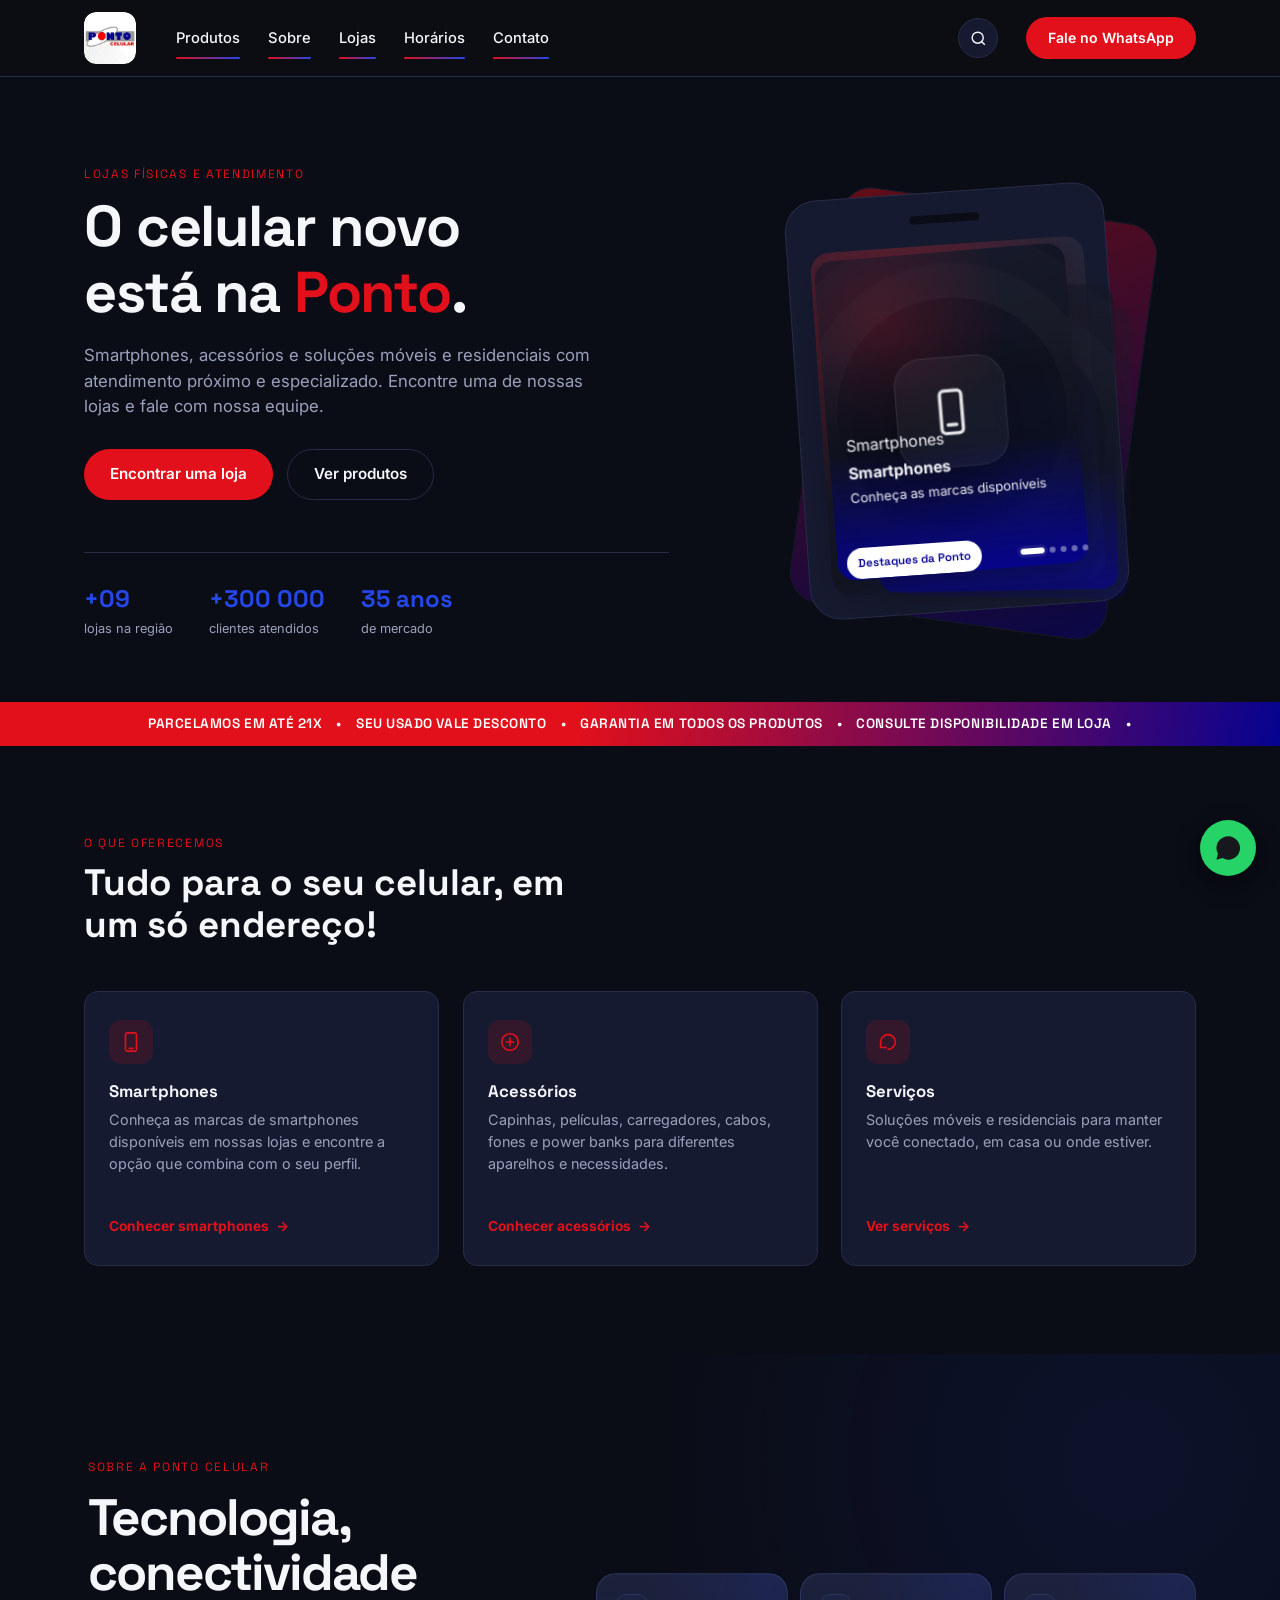
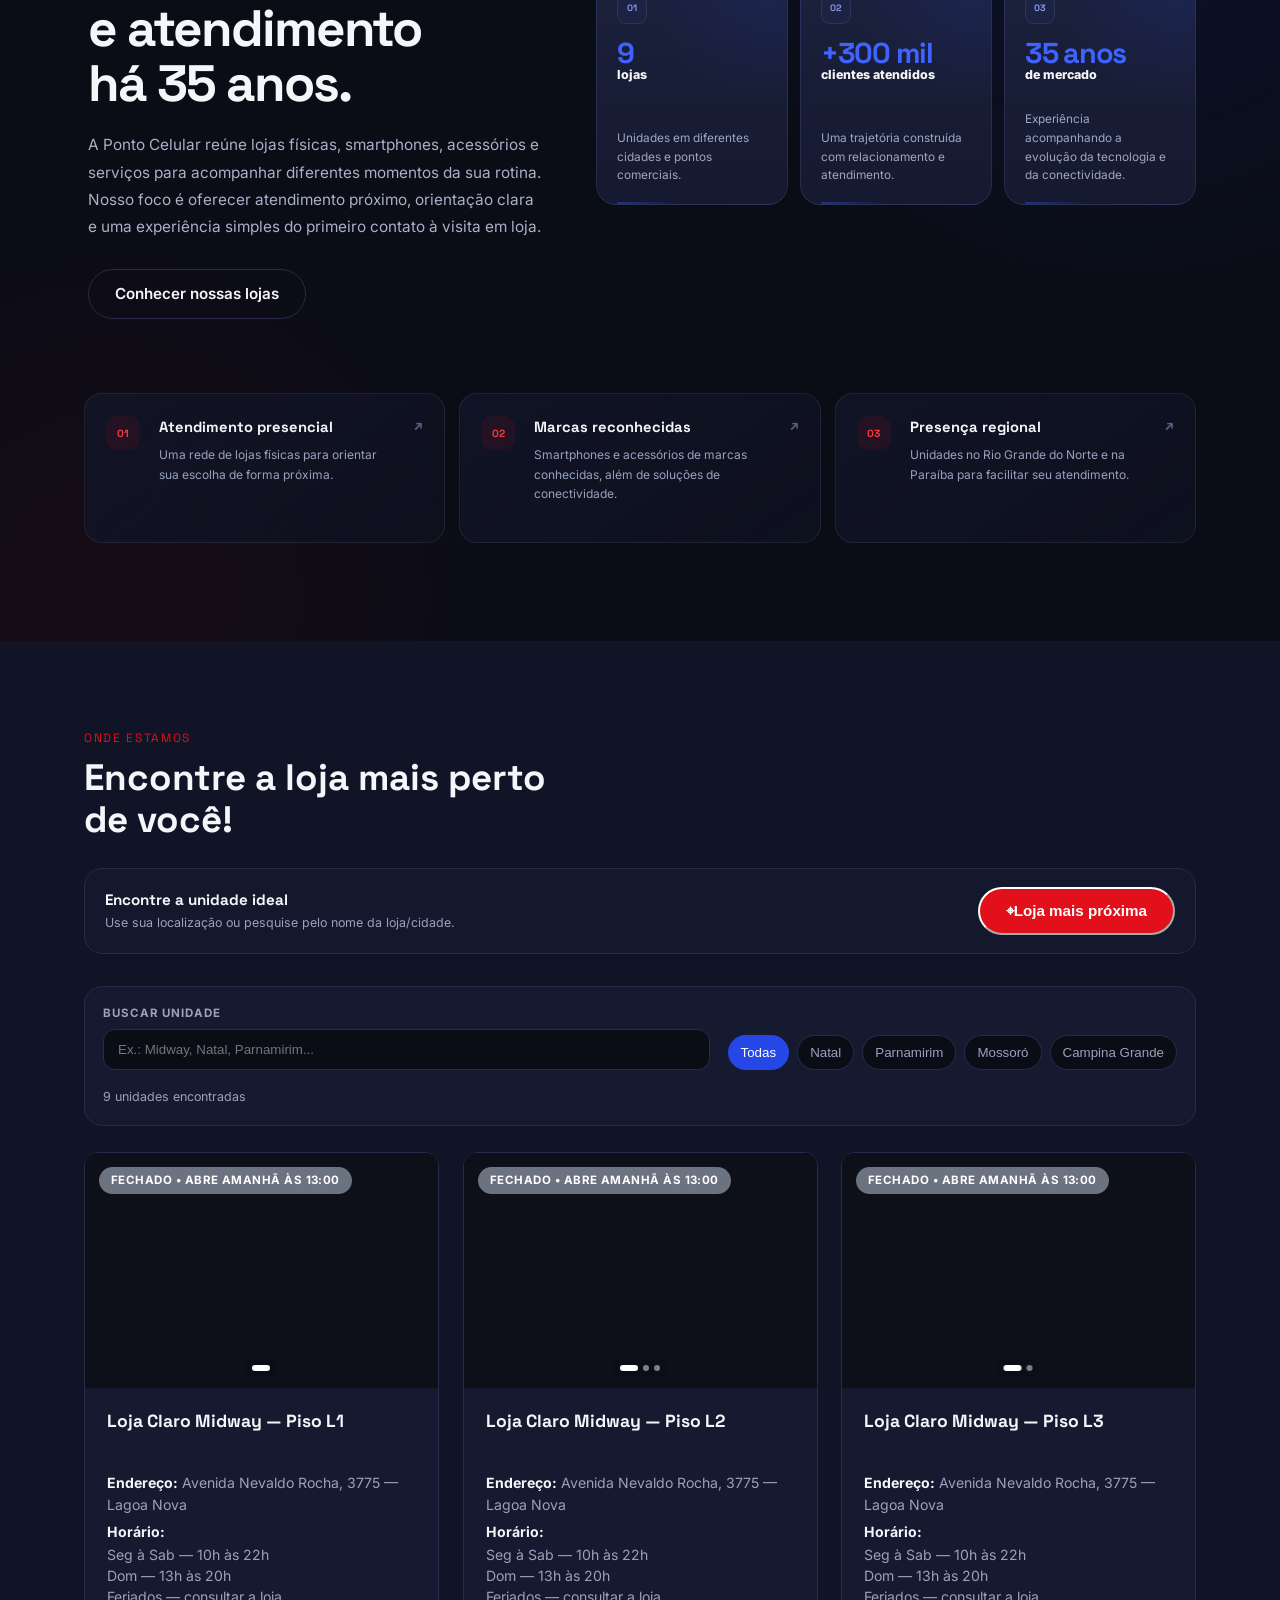
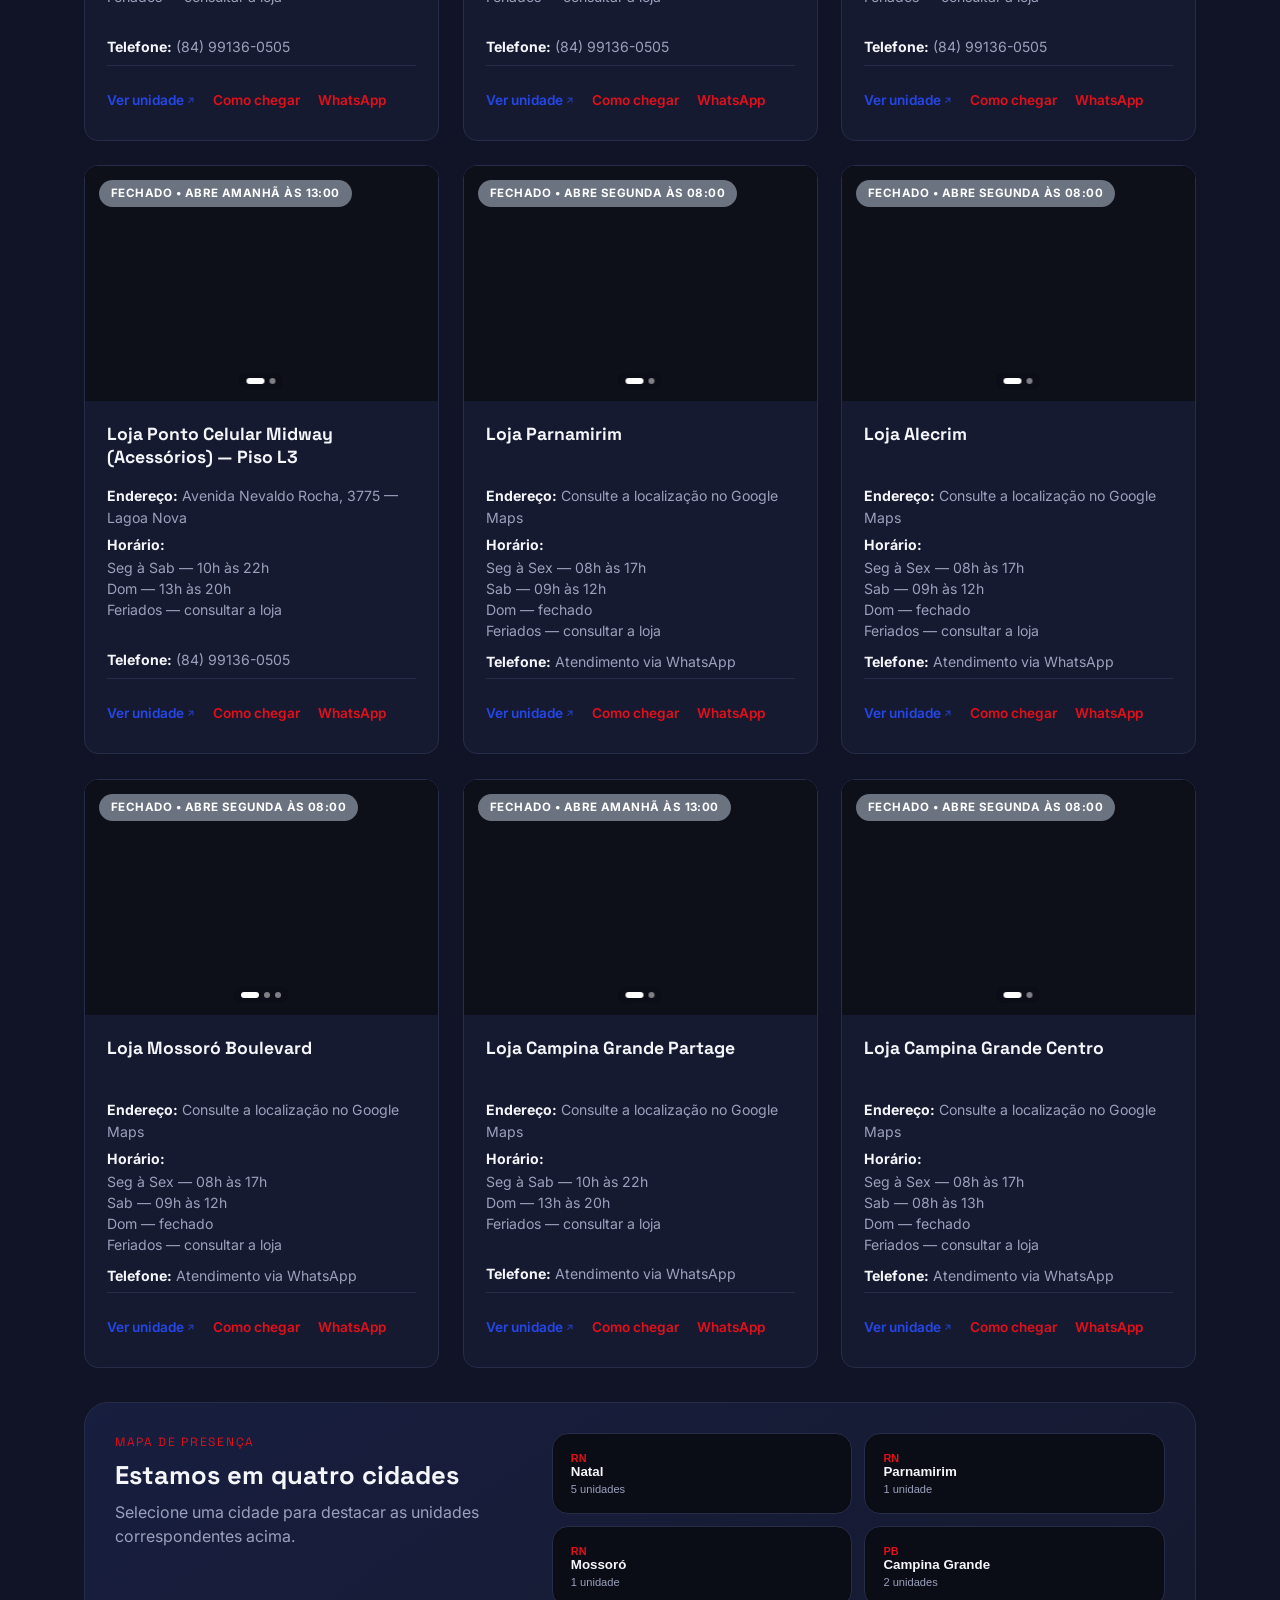
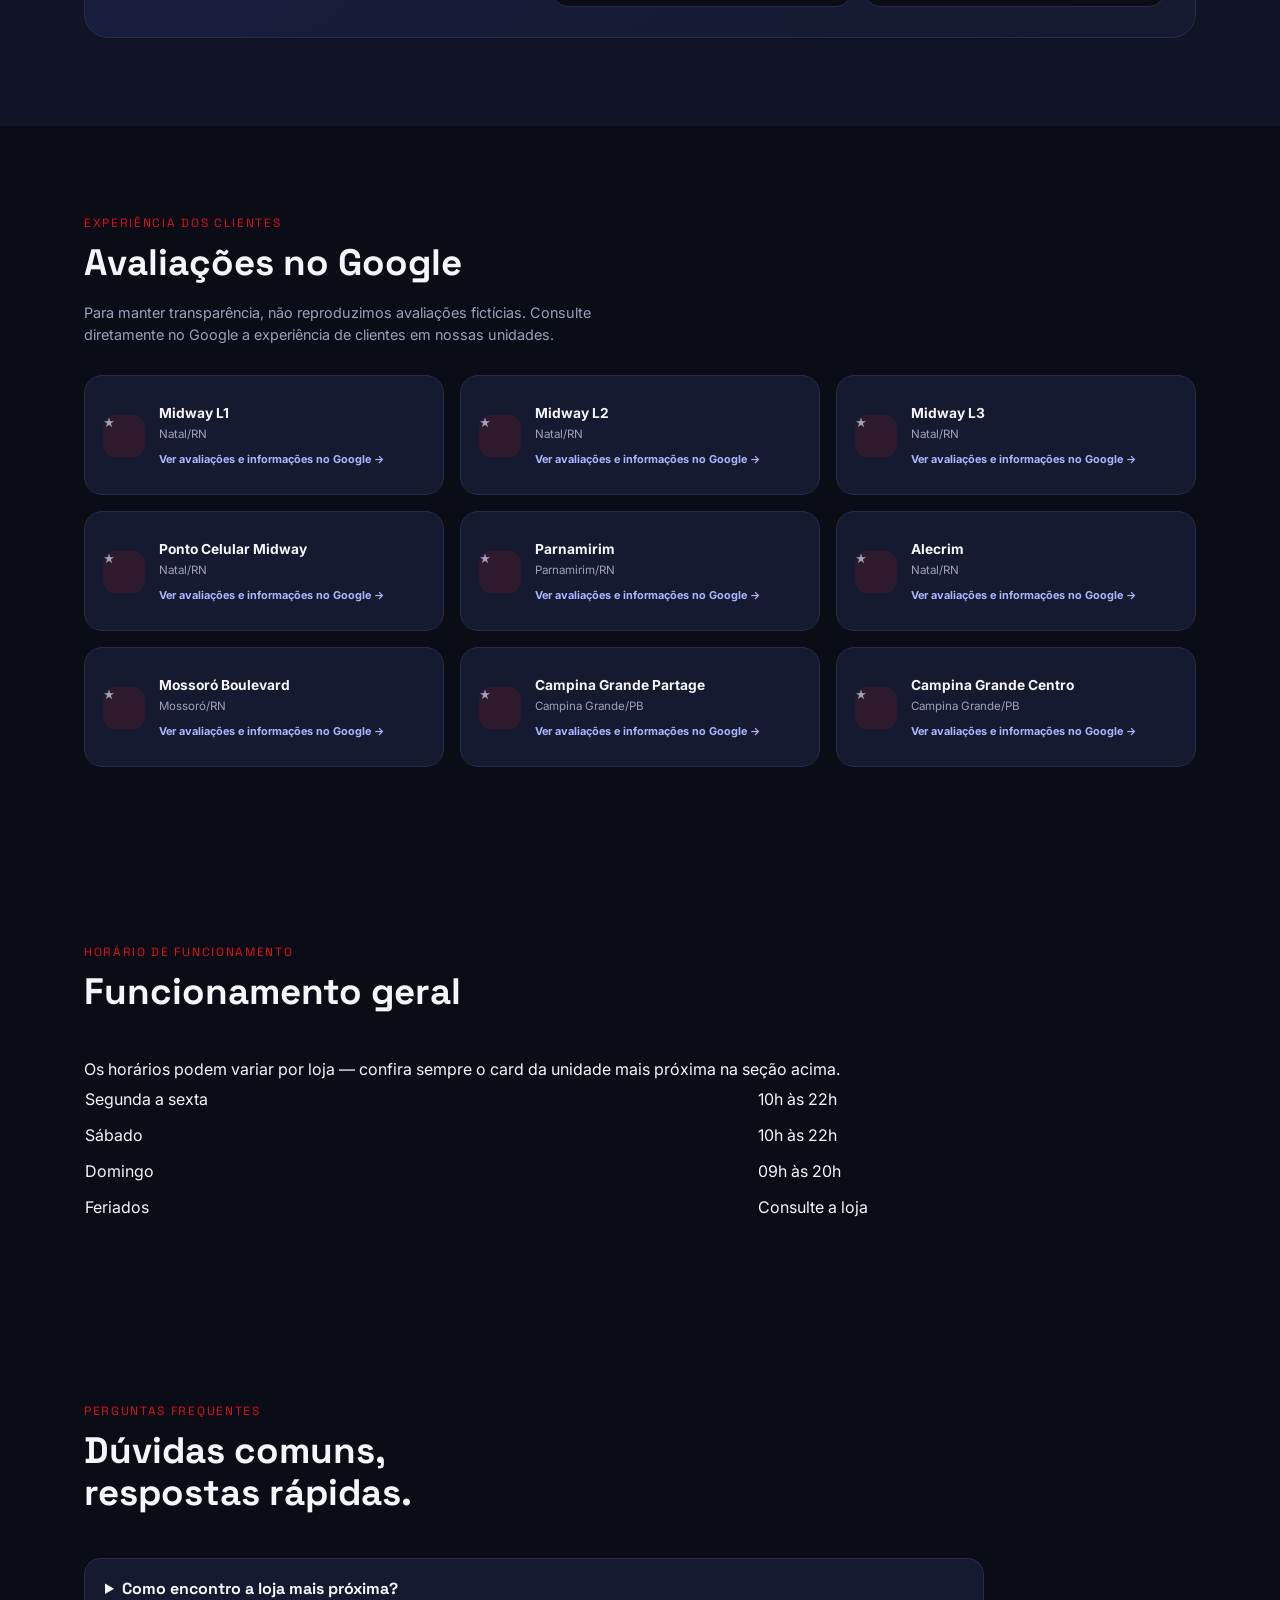
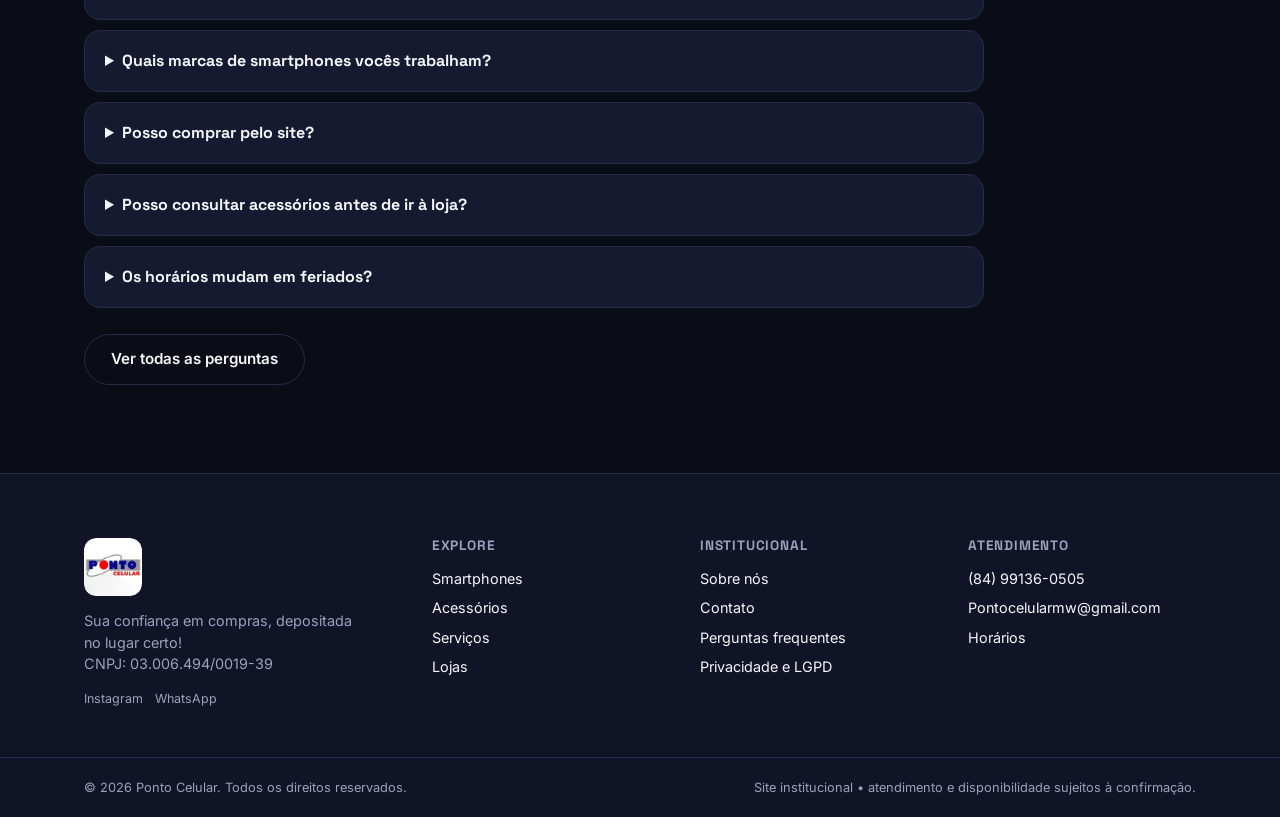
==== commit 286ccea7: "Adicionar CNPJ ao site" ====
--- a/index.html
+++ b/index.html
@@ -524,7 +524,7 @@
 </section>
 <!-- ===================== RODAPÉ ===================== -->
 </main><section class="section faq-section" id="faq"><div class="container"><p class="eyebrow">Perguntas frequentes</p><h2 class="section__title">Dúvidas comuns, respostas rápidas.</h2><div class="faq-list"><details><summary>Como encontro a loja mais próxima?</summary><p>Use o botão “Loja mais próxima” na seção de lojas. A localização é processada no seu navegador e não é armazenada pelo site.</p></details><details><summary>Quais marcas de smartphones vocês trabalham?</summary><p>Trabalhamos com iPhone, Samsung e Motorola. A disponibilidade de modelos deve ser consultada com a equipe.</p></details><details><summary>Posso comprar pelo site?</summary><p>O site funciona como vitrine institucional e canal de atendimento. A compra e a confirmação de disponibilidade são realizadas com nossas lojas/equipe.</p></details><details><summary>Posso consultar acessórios antes de ir à loja?</summary><p>Sim. Na página de Acessórios você pode escolher a categoria e a unidade para preparar uma consulta pelo WhatsApp.</p></details><details><summary>Os horários mudam em feriados?</summary><p>Podem mudar. Em feriados, confirme diretamente com a unidade antes do deslocamento.</p></details></div><a class="btn btn--ghost" href="faq.html">Ver todas as perguntas</a></div></section><footer class="footer" id="contato"><div class="container footer__inner footer__inner--premium">
-<div class="footer__brand"><a class="logo logo--footer" href="index.html"><span class="logo__badge"><img alt="Ponto Celular" src="/imagens/logo-ponto-celular.jpg"/></span></a><p>Sua confiança em compras, depositada no lugar certo!</p><div class="footer__social"><a href="https://www.instagram.com/ponto_lojasclaro/" rel="noopener noreferrer" target="_blank">Instagram</a><a href="https://wa.me/5584991360505" rel="noopener" target="_blank">WhatsApp</a></div></div>
+<div class="footer__brand"><a class="logo logo--footer" href="index.html"><span class="logo__badge"><img alt="Ponto Celular" src="/imagens/logo-ponto-celular.jpg"/></span></a><p>Sua confiança em compras, depositada no lugar certo!</p><p class="footer__cnpj">CNPJ: 03.006.494/0019-39</p><div class="footer__social"><a href="https://www.instagram.com/ponto_lojasclaro/" rel="noopener noreferrer" target="_blank">Instagram</a><a href="https://wa.me/5584991360505" rel="noopener" target="_blank">WhatsApp</a></div></div>
 <div class="footer__col"><h4>Explore</h4><p><a href="smartphones.html">Smartphones</a></p><p><a href="acessorios.html">Acessórios</a></p><p><a href="servicos.html">Serviços</a></p><p><a href="index.html#lojas">Lojas</a></p></div>
 <div class="footer__col"><h4>Institucional</h4><p><a href="sobre.html">Sobre nós</a></p><p><a href="contato.html">Contato</a></p><p><a href="faq.html">Perguntas frequentes</a></p><p><a href="privacidade.html">Privacidade e LGPD</a></p></div>
 <div class="footer__col"><h4>Atendimento</h4><p>(84) 99136-0505</p><p>Pontocelularmw@gmail.com</p><p><a href="index.html#horarios">Horários</a></p><button class="footer-install" data-install-app="" hidden="" type="button">Instalar site no celular</button></div>
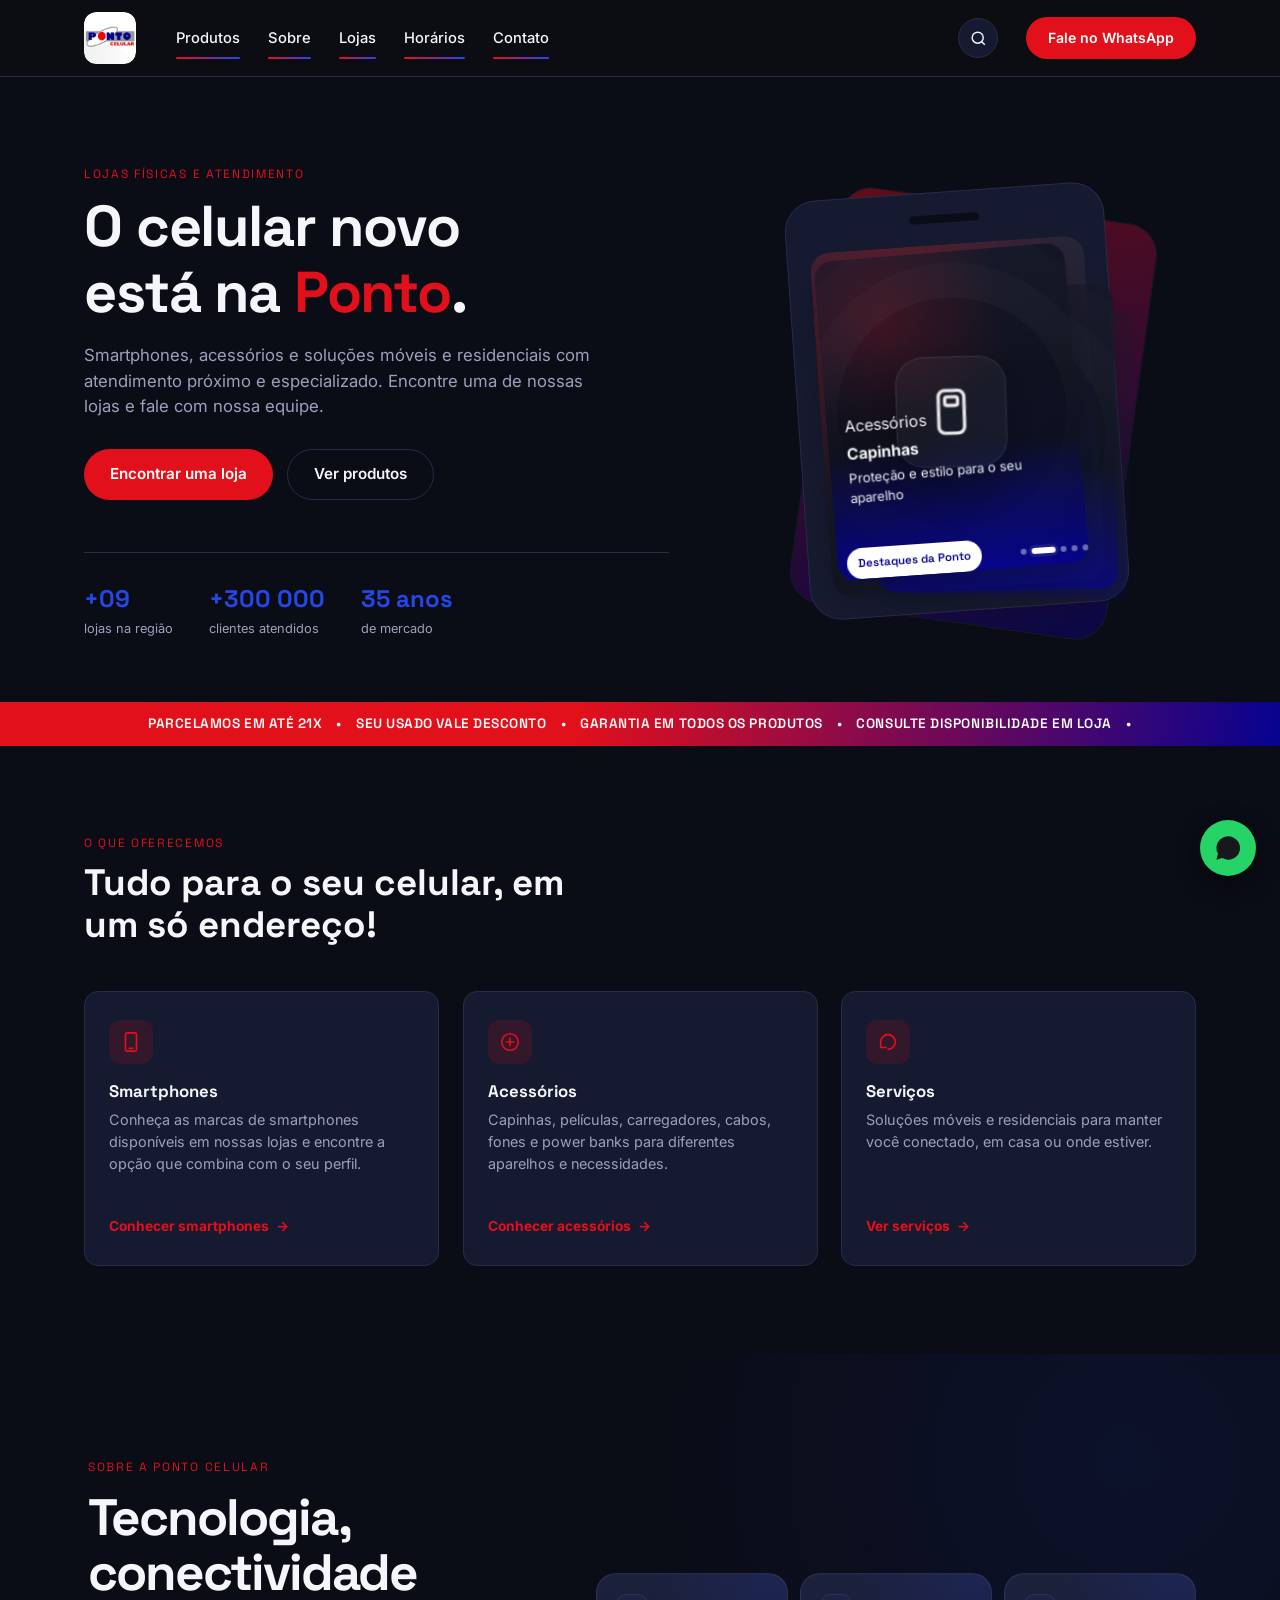
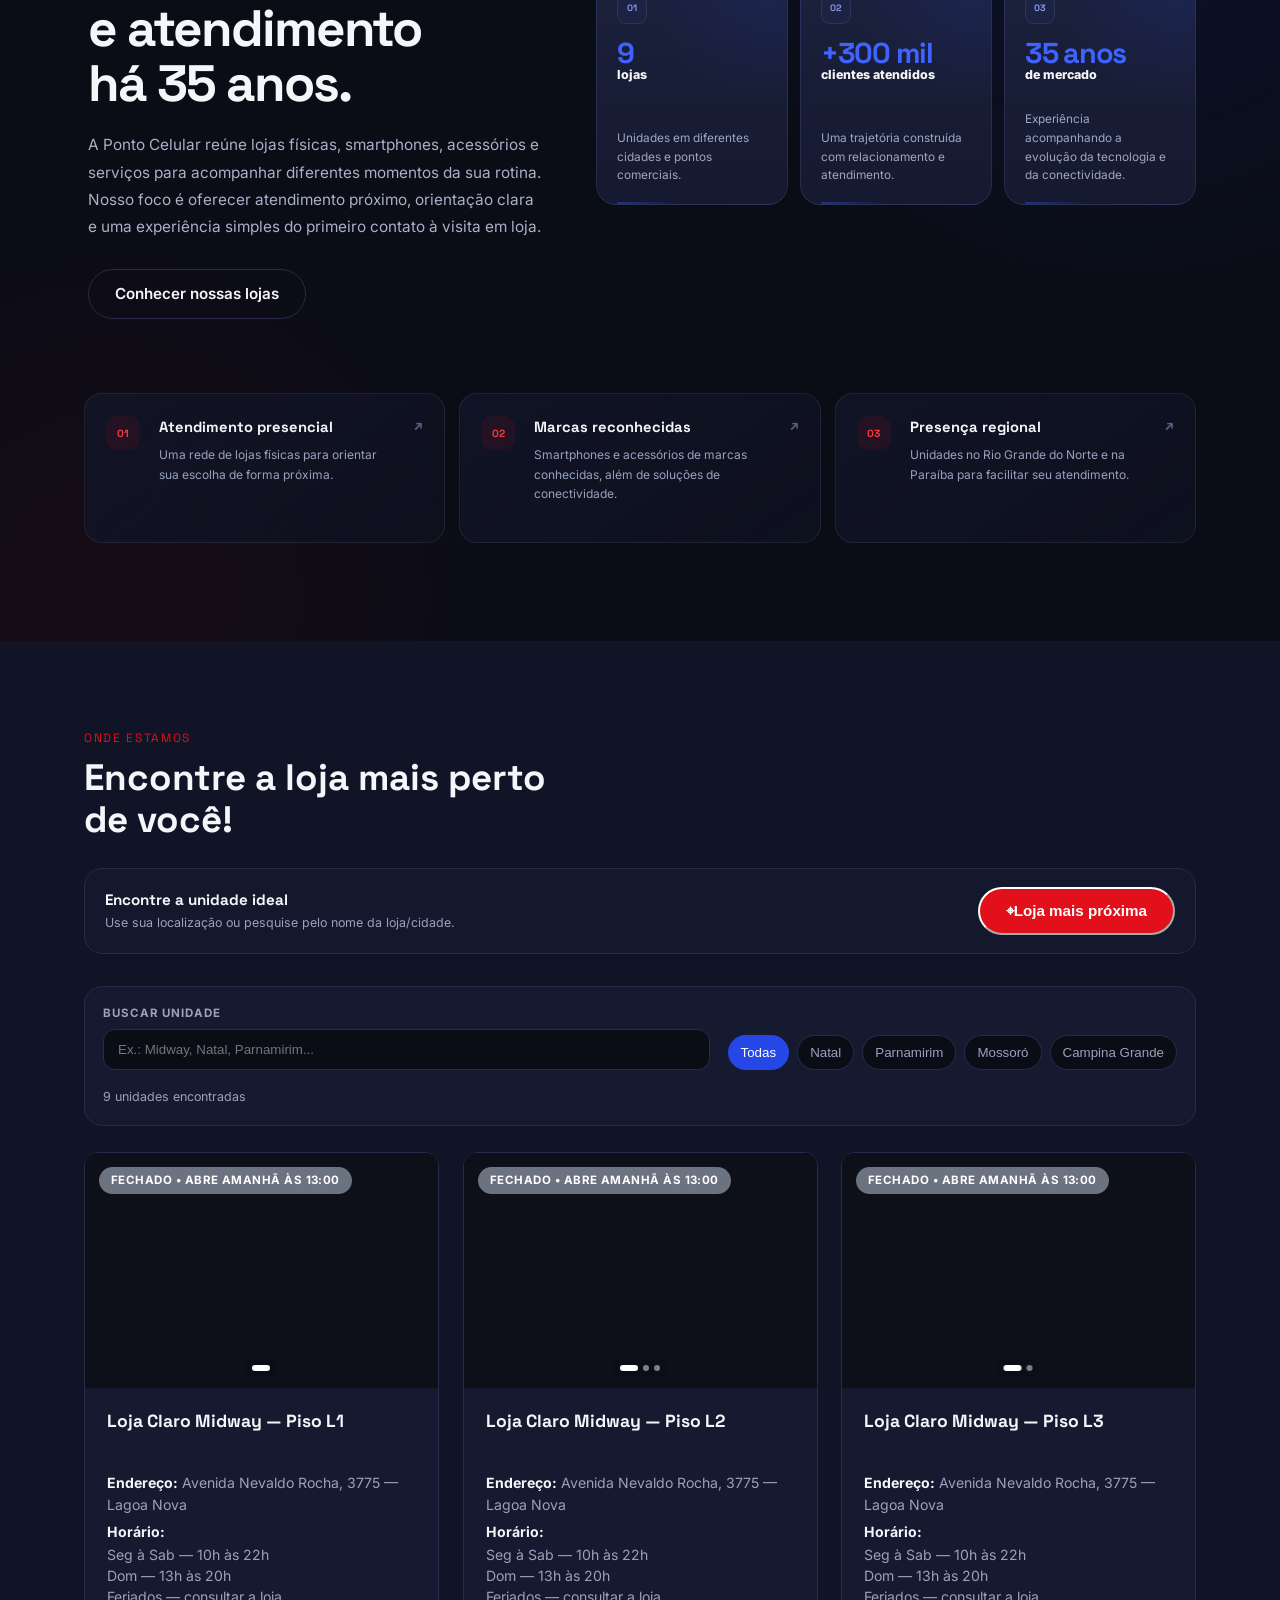
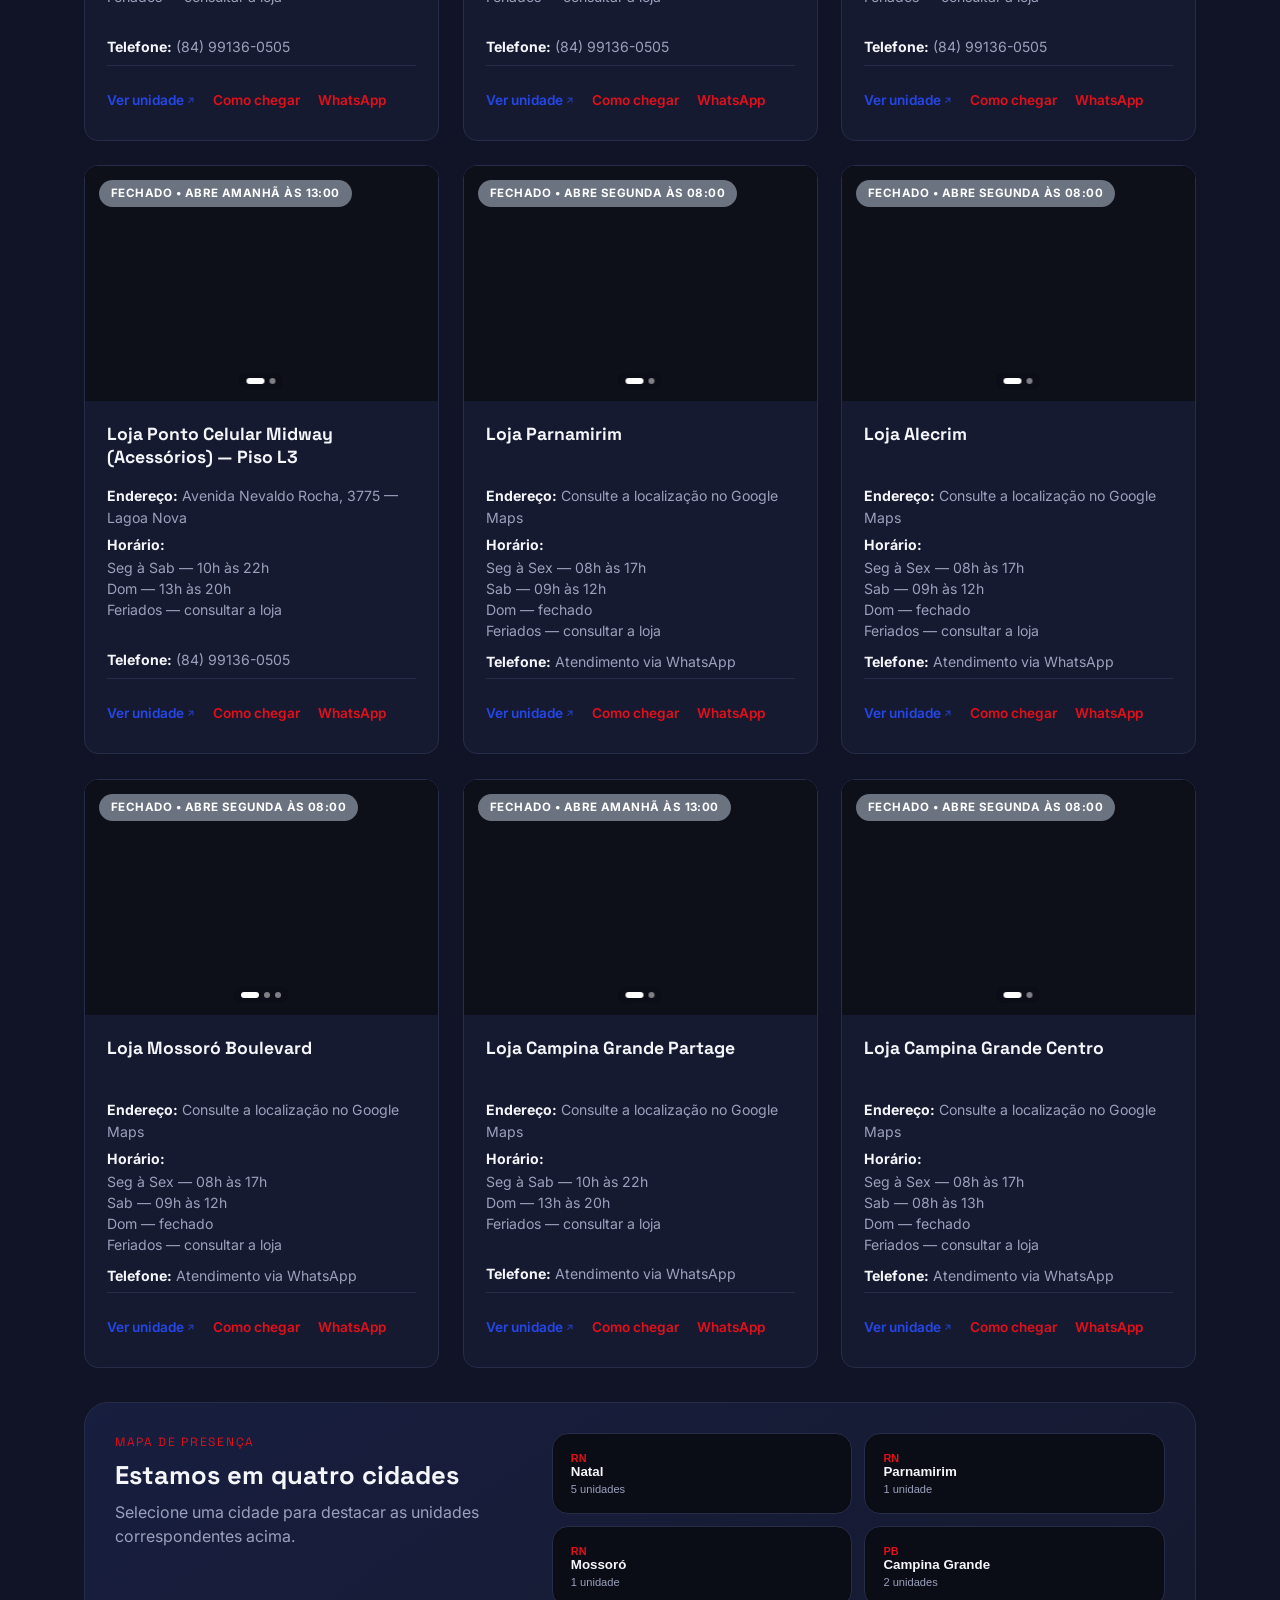
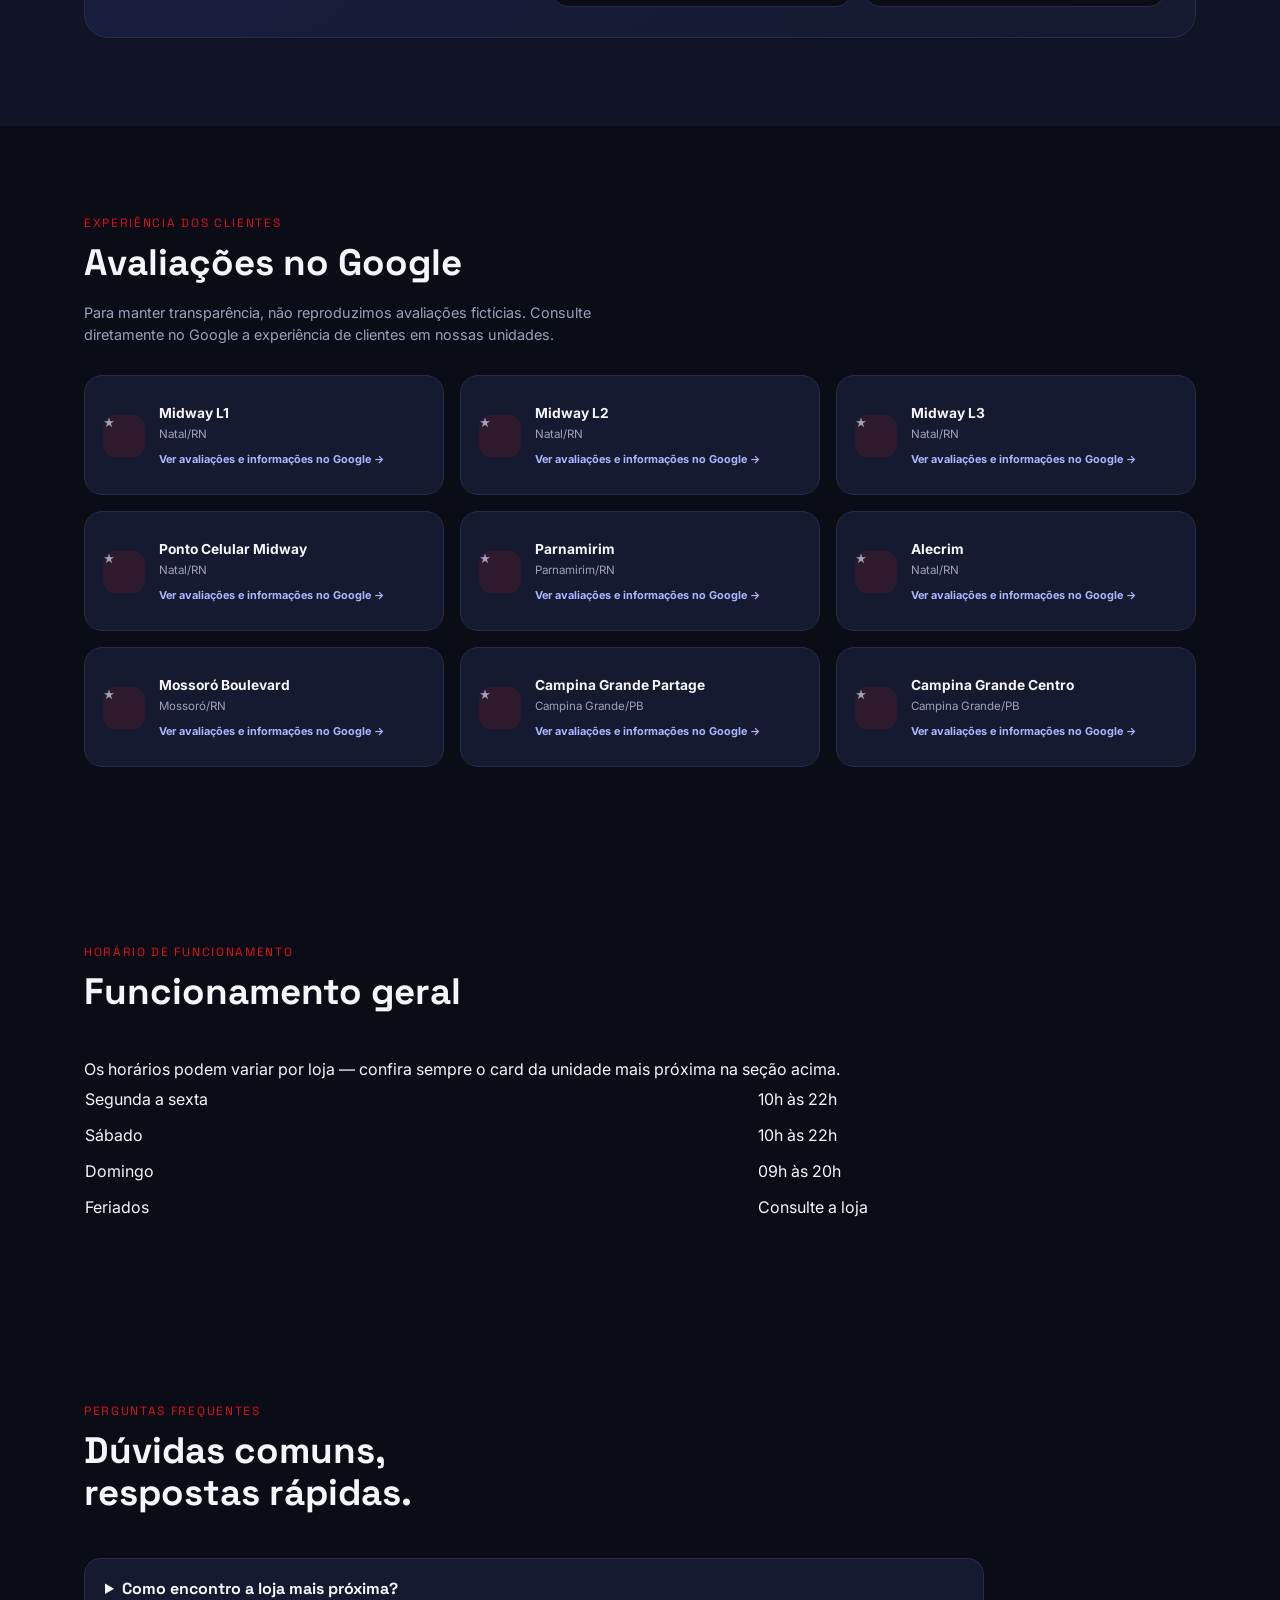
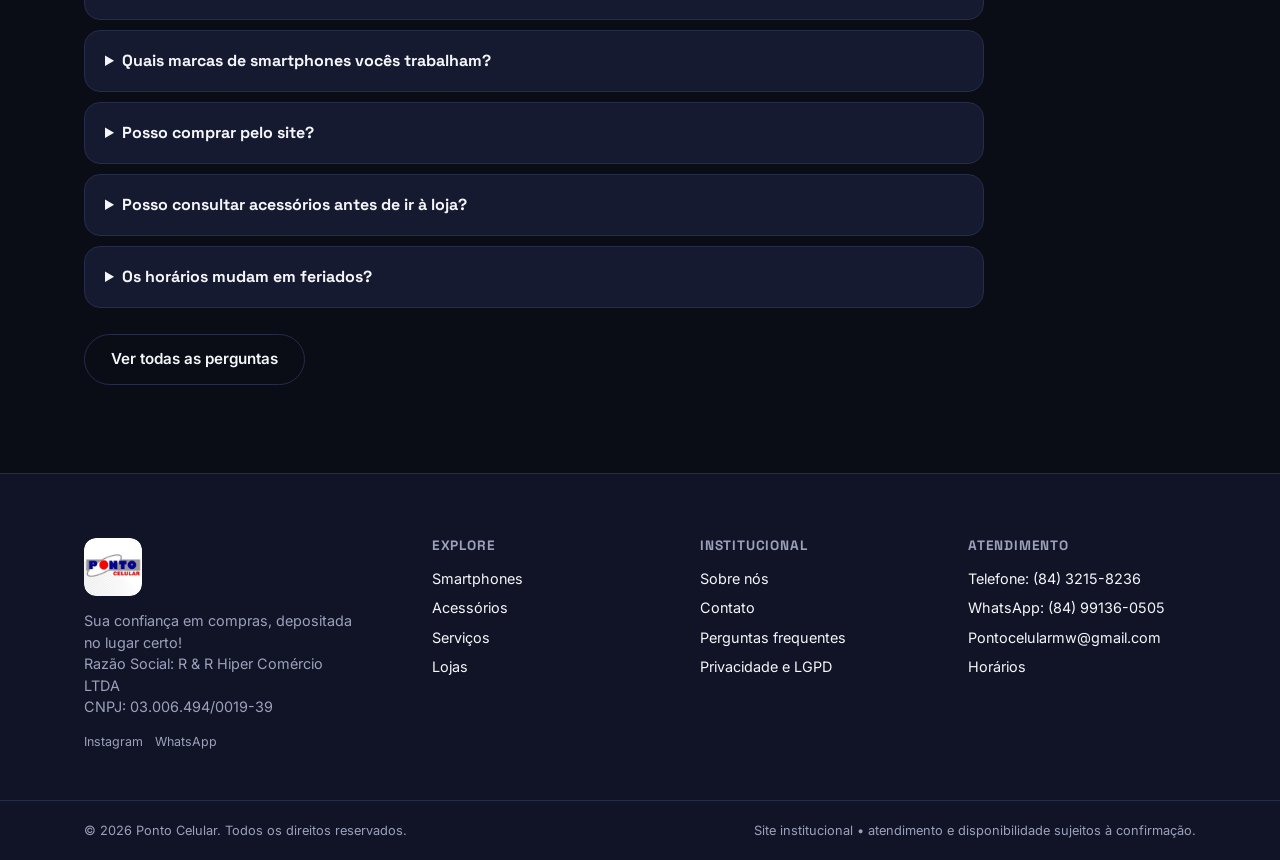
==== commit 2d48bfdd: "Adiciona razão social e telefone institucional" ====
--- a/index.html
+++ b/index.html
@@ -1,7 +1,7 @@
 <!DOCTYPE html>
 
 <html lang="pt-BR">
-<head><meta charset="utf-8"/><meta content="width=device-width, initial-scale=1.0" name="viewport"/><meta content="Ponto Celular — smartphones, acessórios e serviços móveis e residenciais. Encontre a loja mais perto de você." name="description"/><meta content="index, follow" name="robots"/><meta content="Ponto Celular | Smartphones, acessórios e serviços" property="og:title"/><meta content="Ponto Celular — smartphones, acessórios e serviços móveis e residenciais. Encontre a loja mais perto de você." property="og:description"/><meta content="website" property="og:type"/><meta content="pt_BR" property="og:locale"/><meta content="summary_large_image" name="twitter:card"/><title>Ponto Celular | Smartphones, acessórios e serviços</title><link href="https://fonts.googleapis.com" rel="preconnect"/><link crossorigin="" href="https://fonts.gstatic.com" rel="preconnect"/><link href="https://fonts.googleapis.com/css2?family=Space+Grotesk:wght@500;600;700&amp;family=Inter:wght@400;500;600;700&amp;display=swap" rel="stylesheet"/><link href="style.css?v=20260901-5" rel="stylesheet"/><script type="application/ld+json">{"@context": "https://schema.org", "@type": "Organization", "name": "Ponto Celular", "email": "Pontocelularmw@gmail.com", "telephone": "+55 84 99136-0505", "sameAs": ["https://www.instagram.com/ponto_lojasclaro/"], "location": [{"@type": "Place", "name": "Loja Claro Midway - Piso L1", "hasMap": "https://maps.app.goo.gl/dzBti8DR79H8BsKs5"}, {"@type": "Place", "name": "Loja Claro Midway - Piso L2", "hasMap": "https://maps.app.goo.gl/dzBti8DR79H8BsKs5"}, {"@type": "Place", "name": "Loja Claro Midway - Piso L3", "hasMap": "https://maps.app.goo.gl/dzBti8DR79H8BsKs5"}, {"@type": "Place", "name": "Loja Ponto Celular Midway (Acessórios) - Piso L3", "hasMap": "https://maps.app.goo.gl/dzBti8DR79H8BsKs5"}, {"@type": "Place", "name": "Loja Parnamirim", "hasMap": "https://maps.app.goo.gl/SnGSqGwxsToAKvxD9"}, {"@type": "Place", "name": "Loja Alecrim", "hasMap": "https://maps.app.goo.gl/s1C1ZJuaft71H8m66"}, {"@type": "Place", "name": "Loja Mossoró Boulevard", "hasMap": "https://maps.app.goo.gl/nuZmmjfgJZY6B1TA8"}, {"@type": "Place", "name": "Loja Campina Grande Partage", "hasMap": "https://maps.app.goo.gl/MJYdLDSepykjKDeR9"}, {"@type": "Place", "name": "Loja Campina Grande Centro", "hasMap": "https://maps.app.goo.gl/9ASvcHY2zcrZMce47"}]}</script><meta content="dark" name="color-scheme"/><meta content="/imagens/logo-ponto-celular.jpg" property="og:image"/><meta content="Logo Ponto Celular" property="og:image:alt"/><meta content="Ponto Celular | Smartphones, acessórios e serviços" name="twitter:title"/><meta content="Ponto Celular — smartphones, acessórios e serviços móveis e residenciais. Encontre a loja mais perto de você." name="twitter:description"/><meta content="/imagens/logo-ponto-celular.jpg" name="twitter:image"/>
+<head><meta charset="utf-8"/><meta content="width=device-width, initial-scale=1.0" name="viewport"/><meta content="Ponto Celular — smartphones, acessórios e serviços móveis e residenciais. Encontre a loja mais perto de você." name="description"/><meta content="index, follow" name="robots"/><meta content="Ponto Celular | Smartphones, acessórios e serviços" property="og:title"/><meta content="Ponto Celular — smartphones, acessórios e serviços móveis e residenciais. Encontre a loja mais perto de você." property="og:description"/><meta content="website" property="og:type"/><meta content="pt_BR" property="og:locale"/><meta content="summary_large_image" name="twitter:card"/><title>Ponto Celular | Smartphones, acessórios e serviços</title><link href="https://fonts.googleapis.com" rel="preconnect"/><link crossorigin="" href="https://fonts.gstatic.com" rel="preconnect"/><link href="https://fonts.googleapis.com/css2?family=Space+Grotesk:wght@500;600;700&amp;family=Inter:wght@400;500;600;700&amp;display=swap" rel="stylesheet"/><link href="style.css?v=20260901-5" rel="stylesheet"/><script type="application/ld+json">{"@context":"https://schema.org","@type":"Organization","name":"Ponto Celular","email":"Pontocelularmw@gmail.com","telephone":"+55 84 3215-8236","sameAs":["https://www.instagram.com/ponto_lojasclaro/"],"location":[{"@type":"Place","name":"Loja Claro Midway - Piso L1","hasMap":"https://maps.app.goo.gl/dzBti8DR79H8BsKs5"},{"@type":"Place","name":"Loja Claro Midway - Piso L2","hasMap":"https://maps.app.goo.gl/dzBti8DR79H8BsKs5"},{"@type":"Place","name":"Loja Claro Midway - Piso L3","hasMap":"https://maps.app.goo.gl/dzBti8DR79H8BsKs5"},{"@type":"Place","name":"Loja Ponto Celular Midway (Acessórios) - Piso L3","hasMap":"https://maps.app.goo.gl/dzBti8DR79H8BsKs5"},{"@type":"Place","name":"Loja Parnamirim","hasMap":"https://maps.app.goo.gl/SnGSqGwxsToAKvxD9"},{"@type":"Place","name":"Loja Alecrim","hasMap":"https://maps.app.goo.gl/s1C1ZJuaft71H8m66"},{"@type":"Place","name":"Loja Mossoró Boulevard","hasMap":"https://maps.app.goo.gl/nuZmmjfgJZY6B1TA8"},{"@type":"Place","name":"Loja Campina Grande Partage","hasMap":"https://maps.app.goo.gl/MJYdLDSepykjKDeR9"},{"@type":"Place","name":"Loja Campina Grande Centro","hasMap":"https://maps.app.goo.gl/9ASvcHY2zcrZMce47"}],"legalName":"R & R Hiper Comércio LTDA","taxID":"03.006.494/0019-39","contactPoint":[{"@type":"ContactPoint","telephone":"+55 84 3215-8236","contactType":"customer service","areaServed":"BR","availableLanguage":"Portuguese"},{"@type":"ContactPoint","telephone":"+55 84 99136-0505","contactType":"WhatsApp customer service","areaServed":"BR","availableLanguage":"Portuguese"}]}</script><meta content="dark" name="color-scheme"/><meta content="/imagens/logo-ponto-celular.jpg" property="og:image"/><meta content="Logo Ponto Celular" property="og:image:alt"/><meta content="Ponto Celular | Smartphones, acessórios e serviços" name="twitter:title"/><meta content="Ponto Celular — smartphones, acessórios e serviços móveis e residenciais. Encontre a loja mais perto de você." name="twitter:description"/><meta content="/imagens/logo-ponto-celular.jpg" name="twitter:image"/>
 
 
 <!-- FAVICONS PONTO CELULAR — desktop, Android, Safari e iOS -->
@@ -524,10 +524,12 @@
 </section>
 <!-- ===================== RODAPÉ ===================== -->
 </main><section class="section faq-section" id="faq"><div class="container"><p class="eyebrow">Perguntas frequentes</p><h2 class="section__title">Dúvidas comuns, respostas rápidas.</h2><div class="faq-list"><details><summary>Como encontro a loja mais próxima?</summary><p>Use o botão “Loja mais próxima” na seção de lojas. A localização é processada no seu navegador e não é armazenada pelo site.</p></details><details><summary>Quais marcas de smartphones vocês trabalham?</summary><p>Trabalhamos com iPhone, Samsung e Motorola. A disponibilidade de modelos deve ser consultada com a equipe.</p></details><details><summary>Posso comprar pelo site?</summary><p>O site funciona como vitrine institucional e canal de atendimento. A compra e a confirmação de disponibilidade são realizadas com nossas lojas/equipe.</p></details><details><summary>Posso consultar acessórios antes de ir à loja?</summary><p>Sim. Na página de Acessórios você pode escolher a categoria e a unidade para preparar uma consulta pelo WhatsApp.</p></details><details><summary>Os horários mudam em feriados?</summary><p>Podem mudar. Em feriados, confirme diretamente com a unidade antes do deslocamento.</p></details></div><a class="btn btn--ghost" href="faq.html">Ver todas as perguntas</a></div></section><footer class="footer" id="contato"><div class="container footer__inner footer__inner--premium">
-<div class="footer__brand"><a class="logo logo--footer" href="index.html"><span class="logo__badge"><img alt="Ponto Celular" src="/imagens/logo-ponto-celular.jpg"/></span></a><p>Sua confiança em compras, depositada no lugar certo!</p><p class="footer__cnpj">CNPJ: 03.006.494/0019-39</p><div class="footer__social"><a href="https://www.instagram.com/ponto_lojasclaro/" rel="noopener noreferrer" target="_blank">Instagram</a><a href="https://wa.me/5584991360505" rel="noopener" target="_blank">WhatsApp</a></div></div>
+<div class="footer__brand"><a class="logo logo--footer" href="index.html"><span class="logo__badge"><img alt="Ponto Celular" src="/imagens/logo-ponto-celular.jpg"/></span></a><p>Sua confiança em compras, depositada no lugar certo!</p><p class="footer__cnpj">Razão Social: R & R Hiper Comércio LTDA</p><p class="footer__cnpj">CNPJ: 03.006.494/0019-39</p><div class="footer__social"><a href="https://www.instagram.com/ponto_lojasclaro/" rel="noopener noreferrer" target="_blank">Instagram</a><a href="https://wa.me/5584991360505" rel="noopener" target="_blank">WhatsApp</a></div></div>
 <div class="footer__col"><h4>Explore</h4><p><a href="smartphones.html">Smartphones</a></p><p><a href="acessorios.html">Acessórios</a></p><p><a href="servicos.html">Serviços</a></p><p><a href="index.html#lojas">Lojas</a></p></div>
 <div class="footer__col"><h4>Institucional</h4><p><a href="sobre.html">Sobre nós</a></p><p><a href="contato.html">Contato</a></p><p><a href="faq.html">Perguntas frequentes</a></p><p><a href="privacidade.html">Privacidade e LGPD</a></p></div>
-<div class="footer__col"><h4>Atendimento</h4><p>(84) 99136-0505</p><p>Pontocelularmw@gmail.com</p><p><a href="index.html#horarios">Horários</a></p><button class="footer-install" data-install-app="" hidden="" type="button">Instalar site no celular</button></div>
+<div class="footer__col"><h4>Atendimento</h4><p>Telefone: <a href="tel:+558432158236">(84) 3215-8236</a></p>
+<p>WhatsApp: <a href="https://wa.me/5584991360505" target="_blank" rel="noopener">(84) 99136-0505</a></p>
+<p>Pontocelularmw@gmail.com</p><p><a href="index.html#horarios">Horários</a></p><button class="footer-install" data-install-app="" hidden="" type="button">Instalar site no celular</button></div>
 </div><div class="footer__bottom"><div class="container footer__bottom-inner"><p>© <span id="ano"></span> Ponto Celular. Todos os direitos reservados.</p><p>Site institucional • atendimento e disponibilidade sujeitos à confirmação.</p></div></div></footer>
 <!-- ===================== WHATSAPP FLUTUANTE ===================== -->
 <a aria-label="Falar no WhatsApp" class="whatsapp-float" data-track="whatsapp" data-track-label="atendimento" href="https://wa.me/5584991360505?text=Ol%C3%A1%21%20Acessei%20a%20p%C3%A1gina%20de%20atendimento%20no%20site%20da%20Ponto%20Celular%20e%20gostaria%20de%20atendimento." rel="noopener" target="_blank">
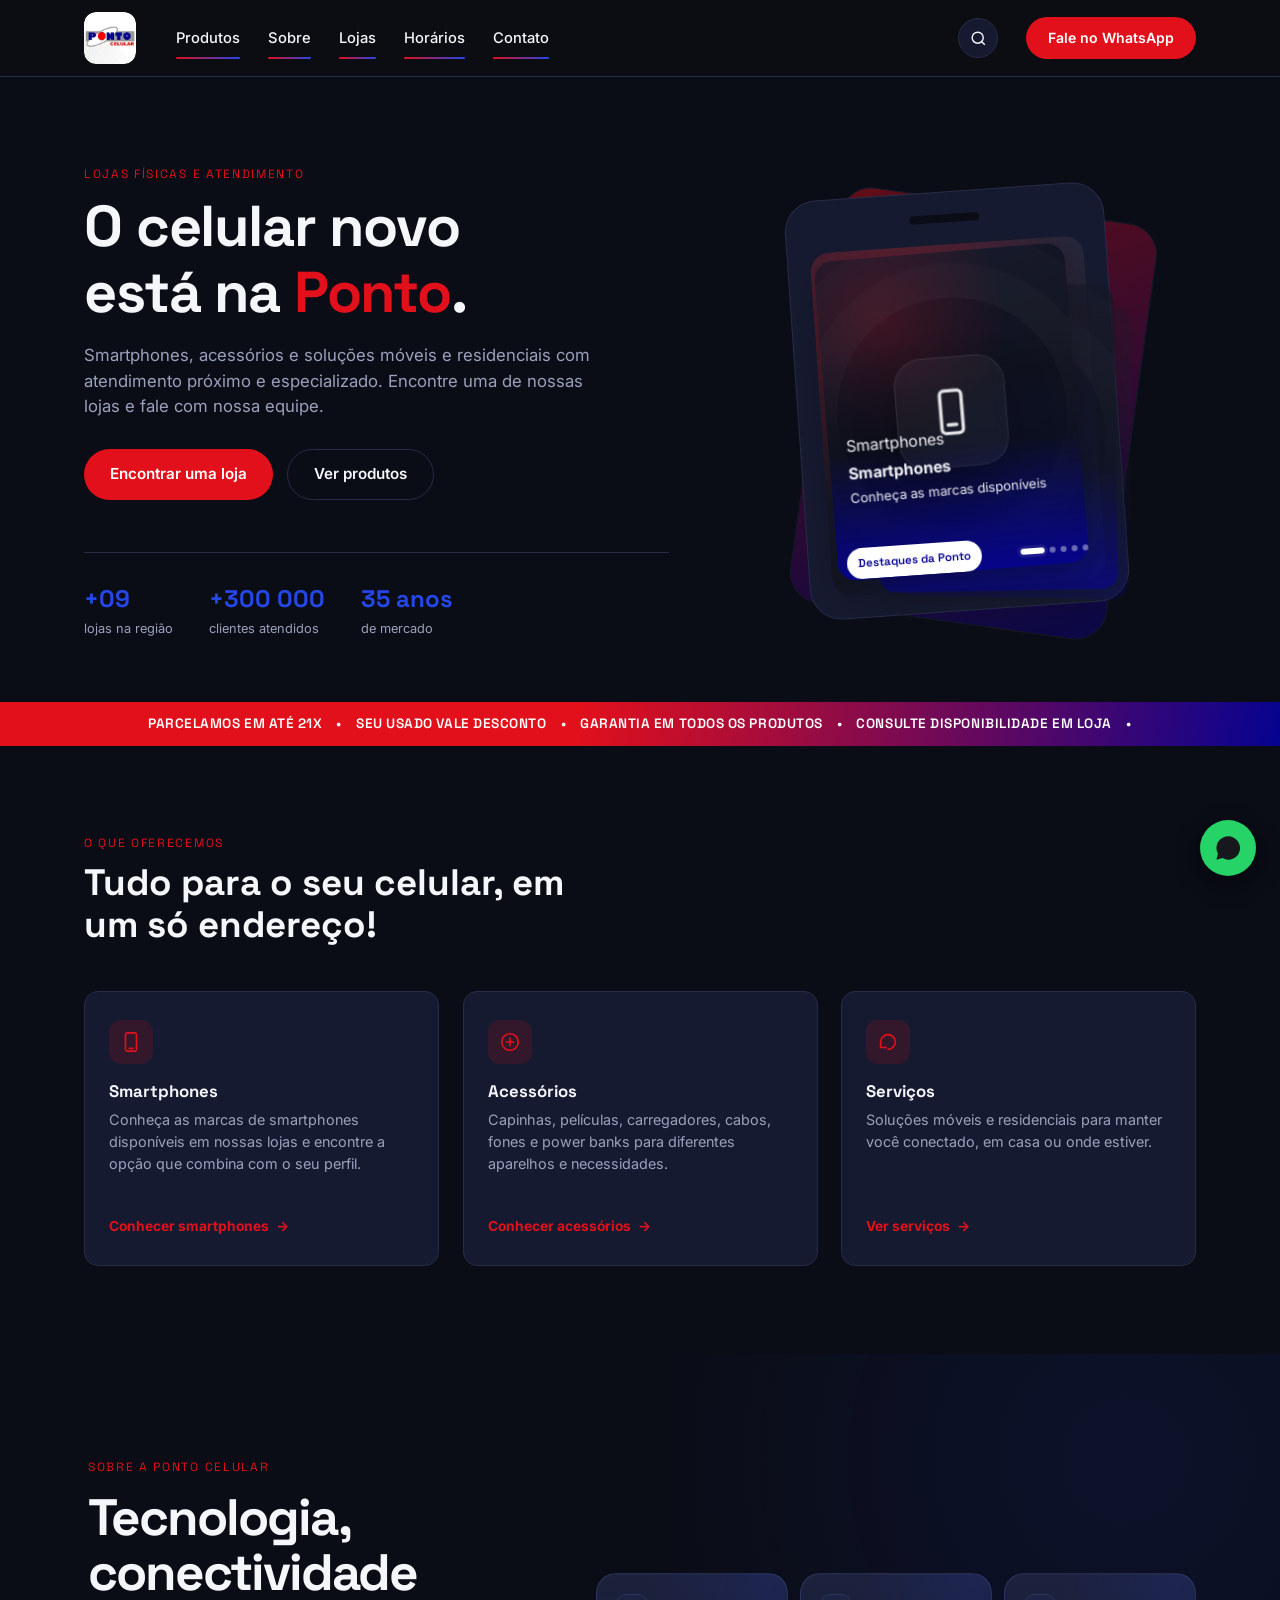
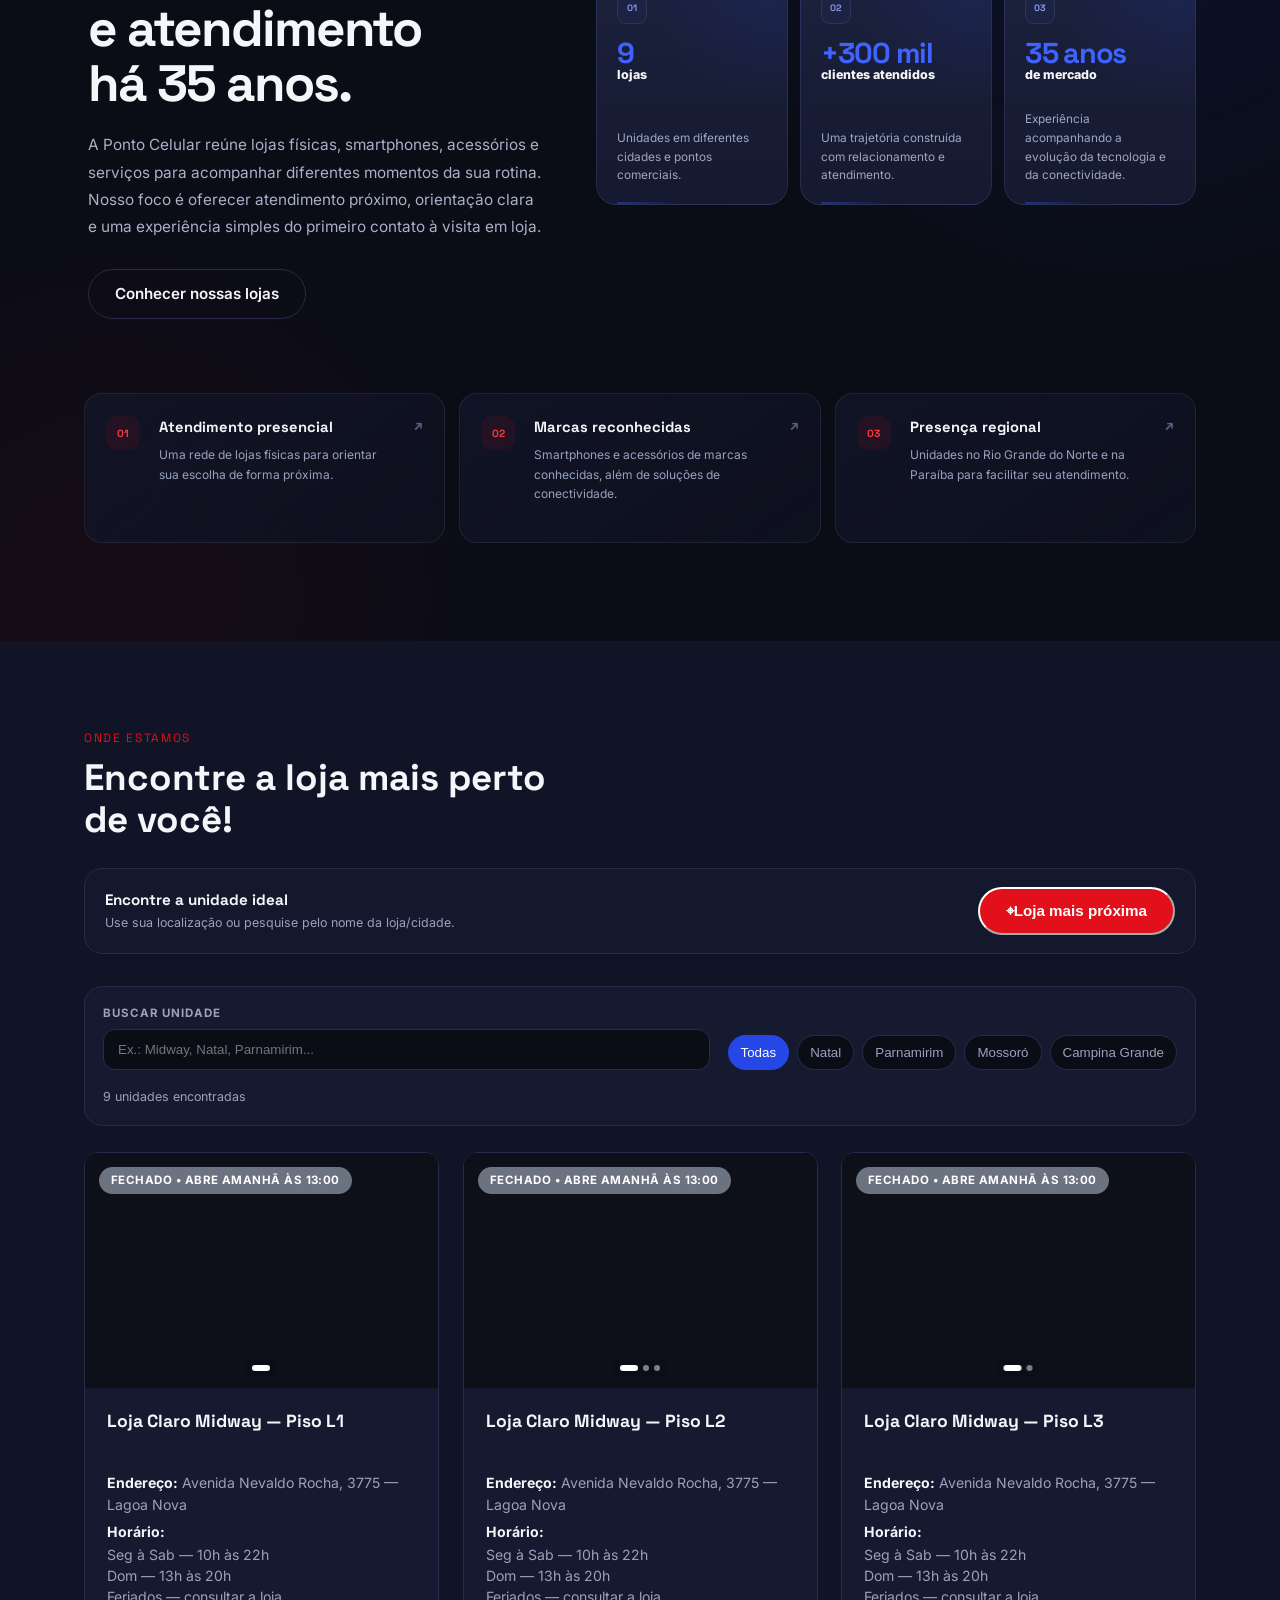
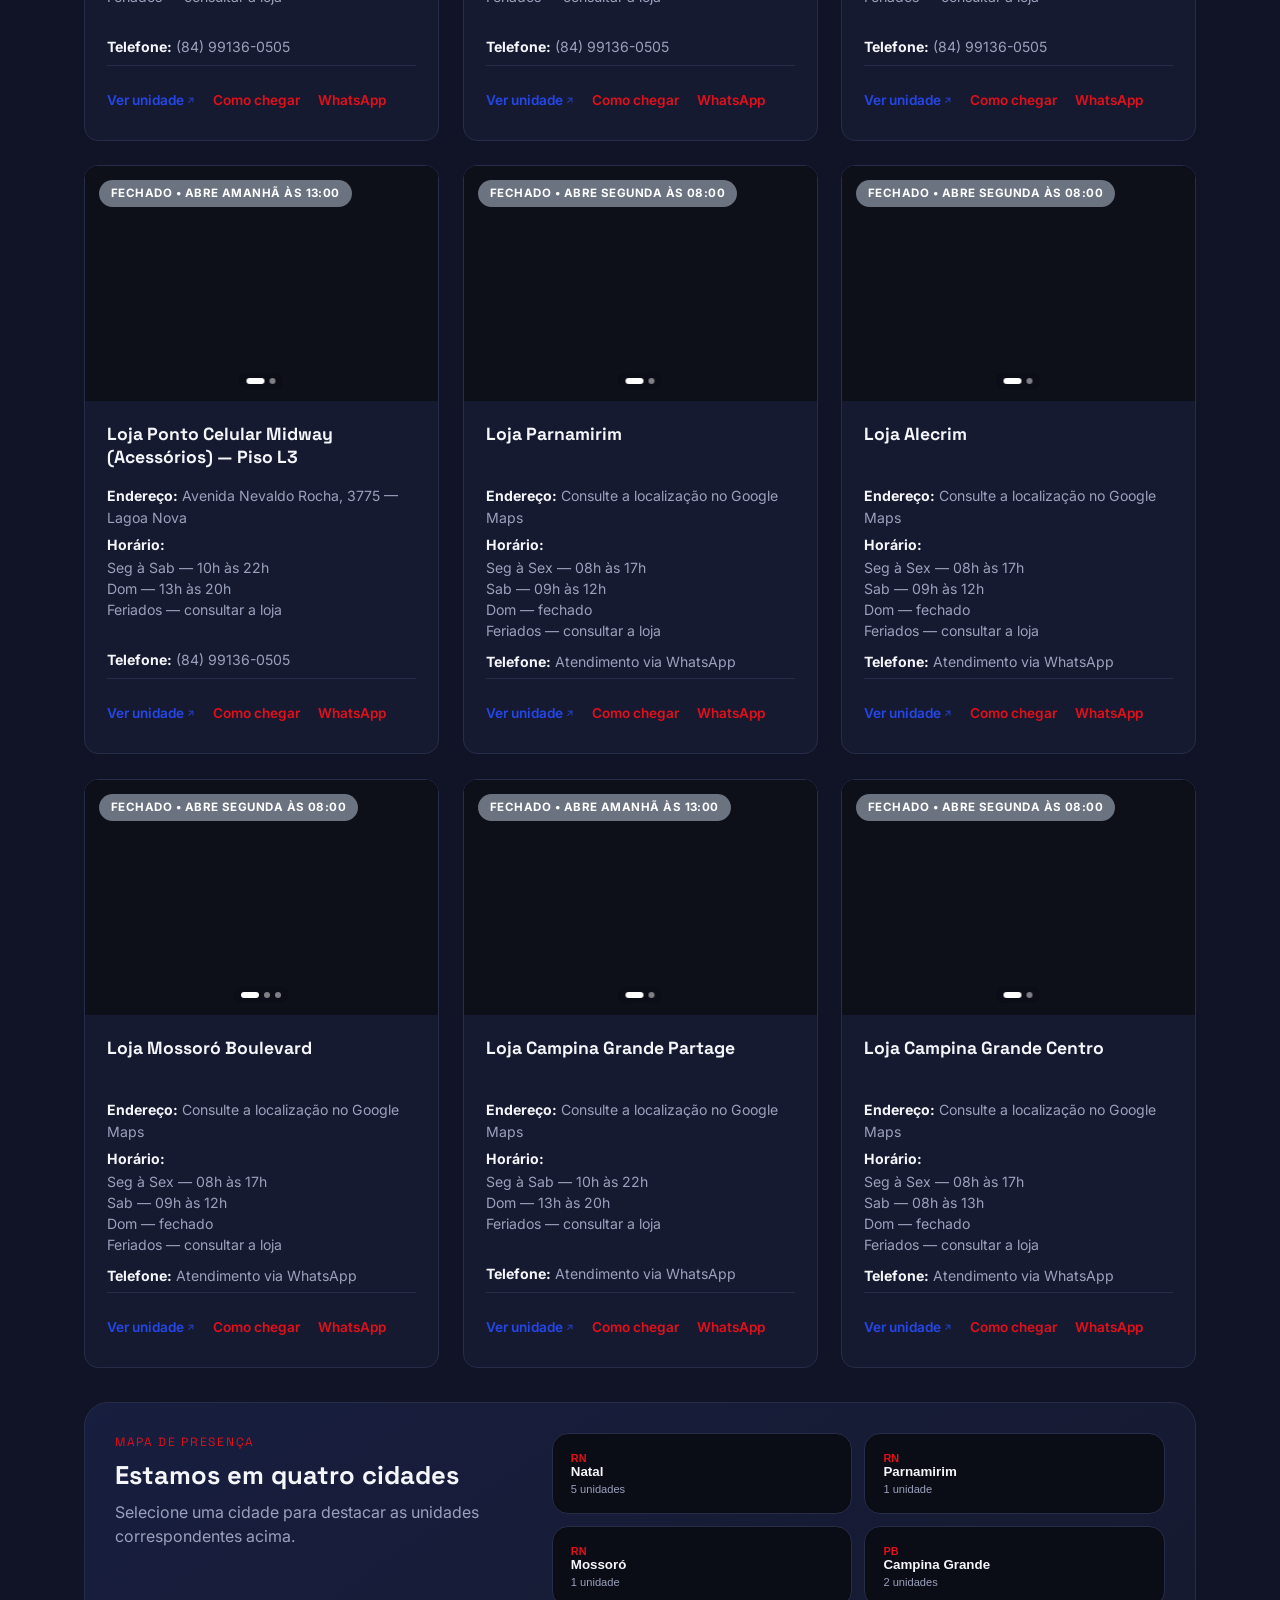
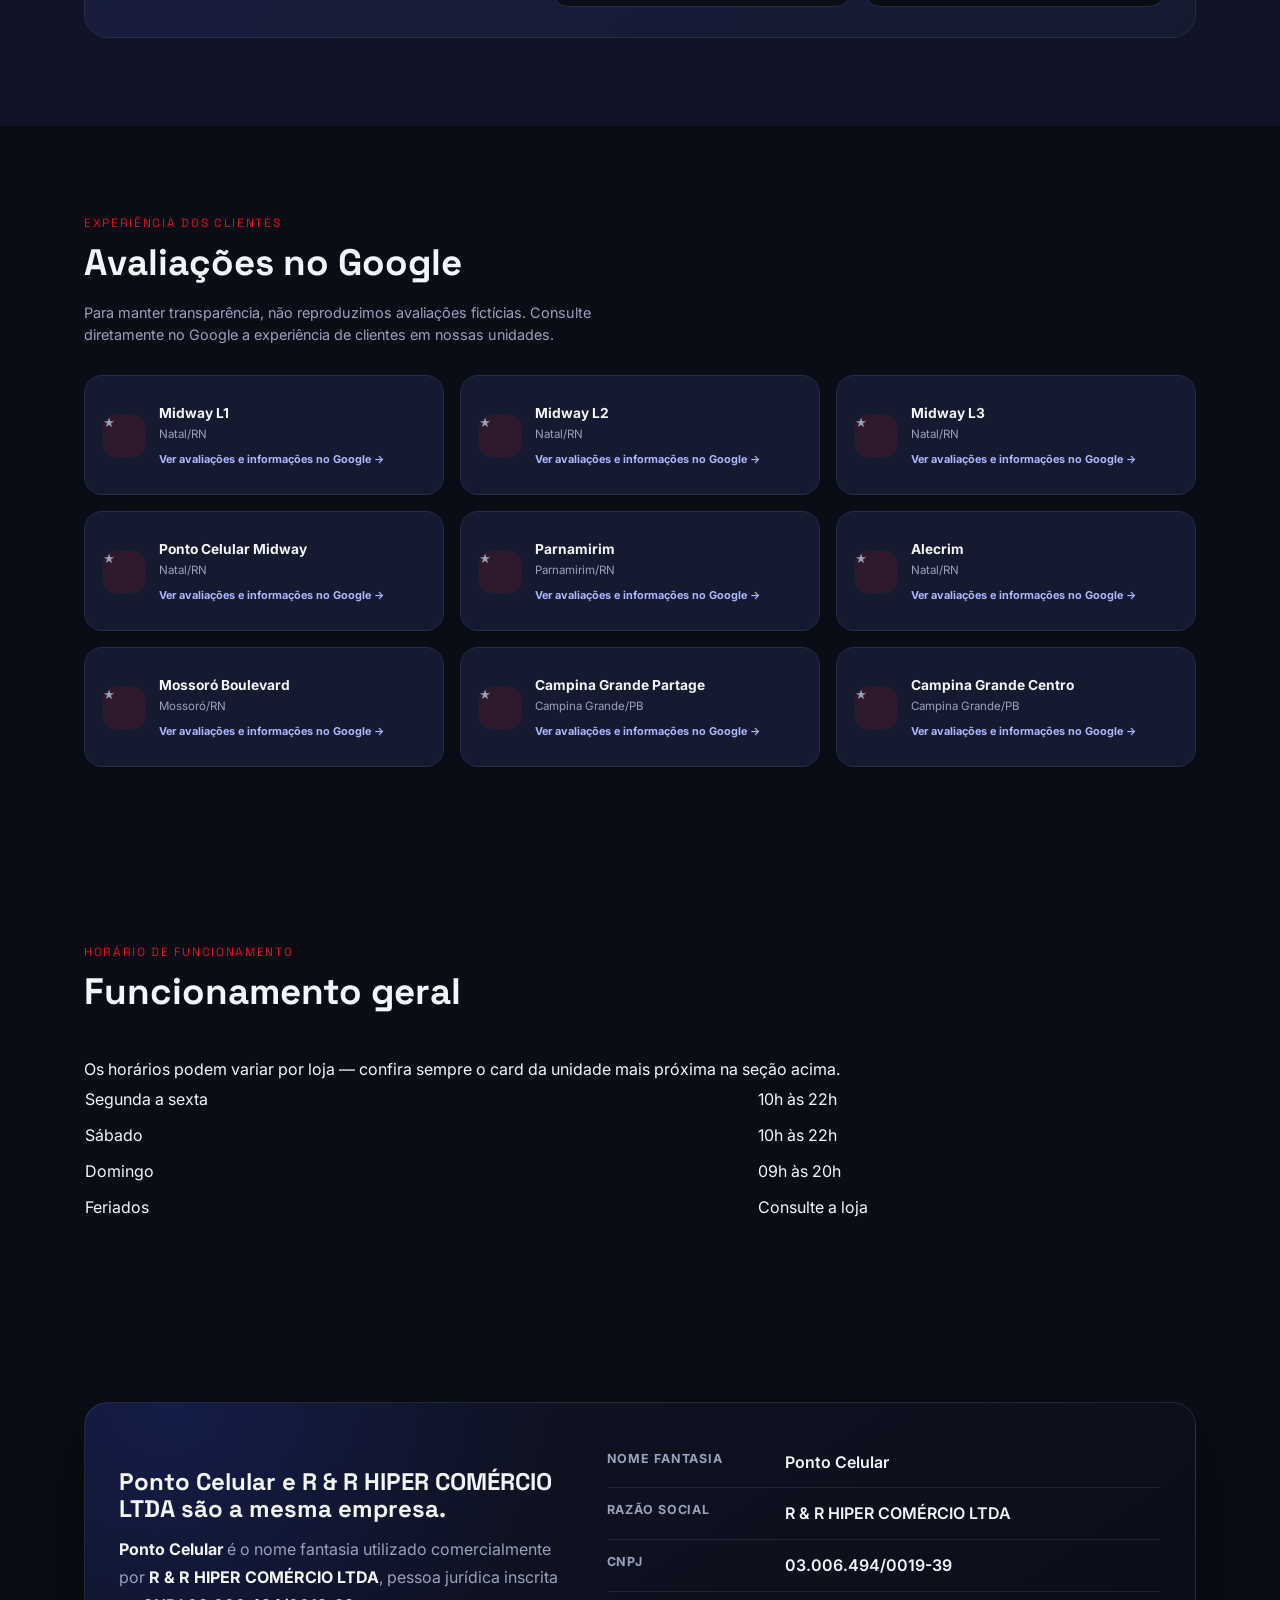
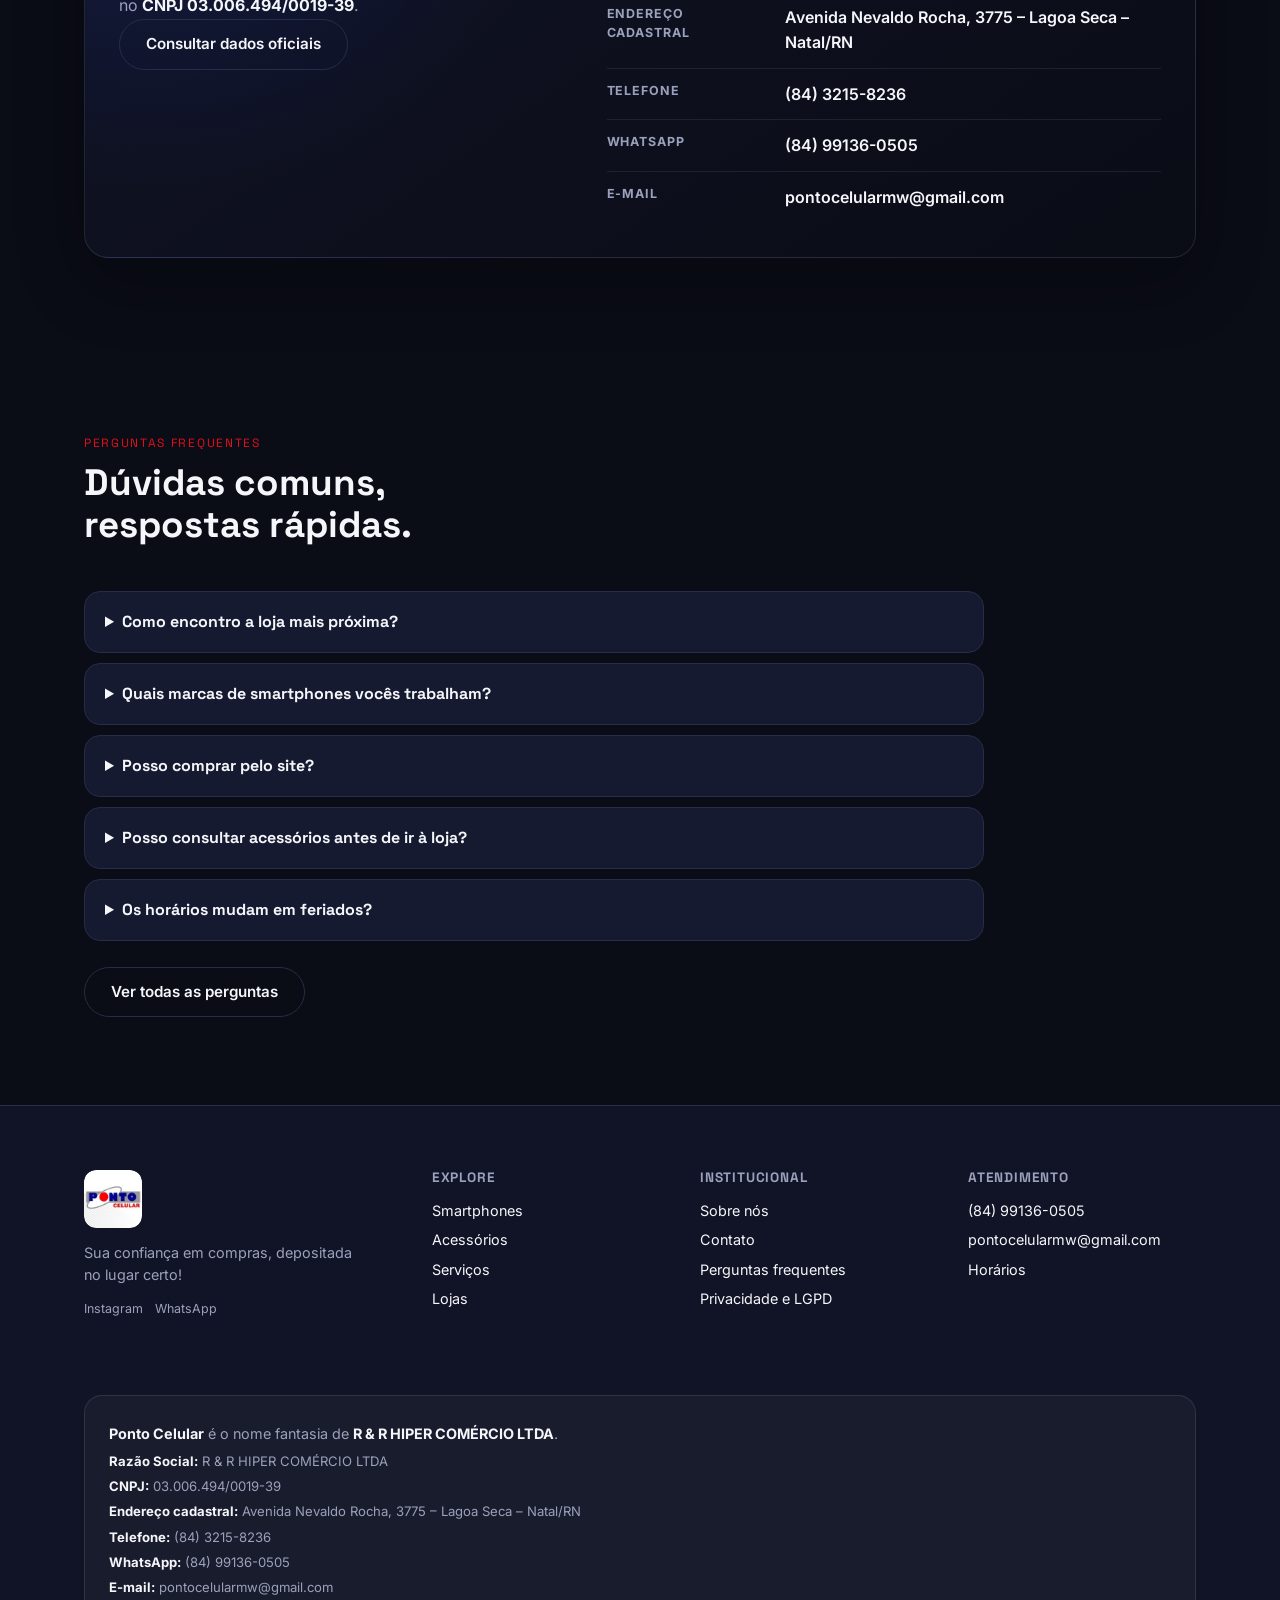
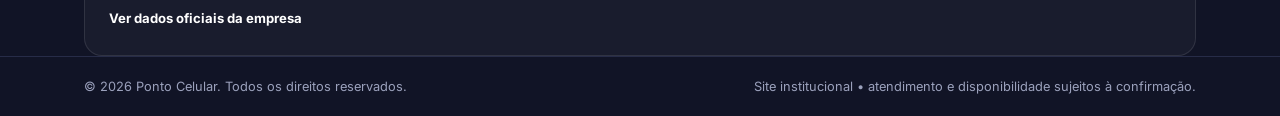
==== commit bd81d3f4: "Reforça dados jurídicos para verificação da Meta" ====
--- a/index.html
+++ b/index.html
@@ -1,21 +1,61 @@
 <!DOCTYPE html>
 
 <html lang="pt-BR">
-<head><meta charset="utf-8"/><meta content="width=device-width, initial-scale=1.0" name="viewport"/><meta content="Ponto Celular — smartphones, acessórios e serviços móveis e residenciais. Encontre a loja mais perto de você." name="description"/><meta content="index, follow" name="robots"/><meta content="Ponto Celular | Smartphones, acessórios e serviços" property="og:title"/><meta content="Ponto Celular — smartphones, acessórios e serviços móveis e residenciais. Encontre a loja mais perto de você." property="og:description"/><meta content="website" property="og:type"/><meta content="pt_BR" property="og:locale"/><meta content="summary_large_image" name="twitter:card"/><title>Ponto Celular | Smartphones, acessórios e serviços</title><link href="https://fonts.googleapis.com" rel="preconnect"/><link crossorigin="" href="https://fonts.gstatic.com" rel="preconnect"/><link href="https://fonts.googleapis.com/css2?family=Space+Grotesk:wght@500;600;700&amp;family=Inter:wght@400;500;600;700&amp;display=swap" rel="stylesheet"/><link href="style.css?v=20260901-5" rel="stylesheet"/><script type="application/ld+json">{"@context":"https://schema.org","@type":"Organization","name":"Ponto Celular","email":"Pontocelularmw@gmail.com","telephone":"+55 84 3215-8236","sameAs":["https://www.instagram.com/ponto_lojasclaro/"],"location":[{"@type":"Place","name":"Loja Claro Midway - Piso L1","hasMap":"https://maps.app.goo.gl/dzBti8DR79H8BsKs5"},{"@type":"Place","name":"Loja Claro Midway - Piso L2","hasMap":"https://maps.app.goo.gl/dzBti8DR79H8BsKs5"},{"@type":"Place","name":"Loja Claro Midway - Piso L3","hasMap":"https://maps.app.goo.gl/dzBti8DR79H8BsKs5"},{"@type":"Place","name":"Loja Ponto Celular Midway (Acessórios) - Piso L3","hasMap":"https://maps.app.goo.gl/dzBti8DR79H8BsKs5"},{"@type":"Place","name":"Loja Parnamirim","hasMap":"https://maps.app.goo.gl/SnGSqGwxsToAKvxD9"},{"@type":"Place","name":"Loja Alecrim","hasMap":"https://maps.app.goo.gl/s1C1ZJuaft71H8m66"},{"@type":"Place","name":"Loja Mossoró Boulevard","hasMap":"https://maps.app.goo.gl/nuZmmjfgJZY6B1TA8"},{"@type":"Place","name":"Loja Campina Grande Partage","hasMap":"https://maps.app.goo.gl/MJYdLDSepykjKDeR9"},{"@type":"Place","name":"Loja Campina Grande Centro","hasMap":"https://maps.app.goo.gl/9ASvcHY2zcrZMce47"}],"legalName":"R & R Hiper Comércio LTDA","taxID":"03.006.494/0019-39","contactPoint":[{"@type":"ContactPoint","telephone":"+55 84 3215-8236","contactType":"customer service","areaServed":"BR","availableLanguage":"Portuguese"},{"@type":"ContactPoint","telephone":"+55 84 99136-0505","contactType":"WhatsApp customer service","areaServed":"BR","availableLanguage":"Portuguese"}]}</script><meta content="dark" name="color-scheme"/><meta content="/imagens/logo-ponto-celular.jpg" property="og:image"/><meta content="Logo Ponto Celular" property="og:image:alt"/><meta content="Ponto Celular | Smartphones, acessórios e serviços" name="twitter:title"/><meta content="Ponto Celular — smartphones, acessórios e serviços móveis e residenciais. Encontre a loja mais perto de você." name="twitter:description"/><meta content="/imagens/logo-ponto-celular.jpg" name="twitter:image"/>
+<head><meta charset="utf-8"/><meta content="width=device-width, initial-scale=1.0" name="viewport"/><meta content="Ponto Celular — smartphones, acessórios e serviços móveis e residenciais. Encontre a loja mais perto de você." name="description"/><meta content="index, follow" name="robots"/><meta content="Ponto Celular | Smartphones, acessórios e serviços" property="og:title"/><meta content="Ponto Celular — smartphones, acessórios e serviços móveis e residenciais. Encontre a loja mais perto de você." property="og:description"/><meta content="website" property="og:type"/><meta content="pt_BR" property="og:locale"/><meta content="summary_large_image" name="twitter:card"/><title>Ponto Celular | Smartphones, acessórios e serviços</title><link href="https://fonts.googleapis.com" rel="preconnect"/><link crossorigin="" href="https://fonts.gstatic.com" rel="preconnect"/><link href="https://fonts.googleapis.com/css2?family=Space+Grotesk:wght@500;600;700&amp;family=Inter:wght@400;500;600;700&amp;display=swap" rel="stylesheet"/><link href="style.css?v=20260901-5" rel="stylesheet"/><script type="application/ld+json">{"@context": "https://schema.org", "@type": "Organization", "name": "Ponto Celular", "email": "pontocelularmw@gmail.com", "telephone": "+55 84 99136-0505", "sameAs": ["https://www.instagram.com/ponto_lojasclaro/"], "location": [{"@type": "Place", "name": "Loja Claro Midway - Piso L1", "hasMap": "https://maps.app.goo.gl/dzBti8DR79H8BsKs5"}, {"@type": "Place", "name": "Loja Claro Midway - Piso L2", "hasMap": "https://maps.app.goo.gl/dzBti8DR79H8BsKs5"}, {"@type": "Place", "name": "Loja Claro Midway - Piso L3", "hasMap": "https://maps.app.goo.gl/dzBti8DR79H8BsKs5"}, {"@type": "Place", "name": "Loja Ponto Celular Midway (Acessórios) - Piso L3", "hasMap": "https://maps.app.goo.gl/dzBti8DR79H8BsKs5"}, {"@type": "Place", "name": "Loja Parnamirim", "hasMap": "https://maps.app.goo.gl/SnGSqGwxsToAKvxD9"}, {"@type": "Place", "name": "Loja Alecrim", "hasMap": "https://maps.app.goo.gl/s1C1ZJuaft71H8m66"}, {"@type": "Place", "name": "Loja Mossoró Boulevard", "hasMap": "https://maps.app.goo.gl/nuZmmjfgJZY6B1TA8"}, {"@type": "Place", "name": "Loja Campina Grande Partage", "hasMap": "https://maps.app.goo.gl/MJYdLDSepykjKDeR9"}, {"@type": "Place", "name": "Loja Campina Grande Centro", "hasMap": "https://maps.app.goo.gl/9ASvcHY2zcrZMce47"}]}</script><meta content="dark" name="color-scheme"/><meta content="/imagens/logo-ponto-celular.jpg" property="og:image"/><meta content="Logo Ponto Celular" property="og:image:alt"/><meta content="Ponto Celular | Smartphones, acessórios e serviços" name="twitter:title"/><meta content="Ponto Celular — smartphones, acessórios e serviços móveis e residenciais. Encontre a loja mais perto de você." name="twitter:description"/><meta content="/imagens/logo-ponto-celular.jpg" name="twitter:image"/>
 
 
 <!-- FAVICONS PONTO CELULAR — desktop, Android, Safari e iOS -->
-<link rel="icon" href="./favicon.ico?v=20260901-final" sizes="any">
-<link rel="icon" type="image/png" sizes="16x16" href="./imagens/favicon-16x16.png?v=20260901-final">
-<link rel="icon" type="image/png" sizes="32x32" href="./imagens/favicon-32x32.png?v=20260901-final">
-<link rel="icon" type="image/png" sizes="48x48" href="./imagens/favicon-48x48.png?v=20260901-final">
-<link rel="shortcut icon" href="./favicon.ico?v=20260901-final">
-<link rel="apple-touch-icon" sizes="180x180" href="./apple-touch-icon.png?v=20260901-final">
-<link rel="manifest" href="./site.webmanifest?v=20260901-final">
+<link rel="icon" href="/favicon.ico?v=20260901-favicon-real-1" sizes="any">
+<link rel="icon" type="image/png" sizes="16x16" href="/imagens/favicon-16x16.png?v=20260901-favicon-real-1">
+<link rel="icon" type="image/png" sizes="32x32" href="/imagens/favicon-32x32.png?v=20260901-favicon-real-1">
+<link rel="icon" type="image/png" sizes="48x48" href="/imagens/favicon-48x48.png?v=20260901-favicon-real-1">
+<link rel="shortcut icon" href="/favicon.ico?v=20260901-favicon-real-1">
+<link rel="apple-touch-icon" sizes="180x180" href="/apple-touch-icon.png?v=20260901-favicon-real-1">
+<link rel="manifest" href="/site.webmanifest?v=20260901-favicon-real-1">
 <meta name="theme-color" content="#060390">
 <meta name="application-name" content="Ponto Celular">
 <meta name="apple-mobile-web-app-title" content="Ponto Celular">
 
+<script type="application/ld+json">
+{
+  "@context": "https://schema.org",
+  "@type": "Organization",
+  "@id": "https://pontocelularmw-art.github.io/#organization",
+  "name": "R & R HIPER COMÉRCIO LTDA",
+  "legalName": "R & R HIPER COMÉRCIO LTDA",
+  "alternateName": "Ponto Celular",
+  "url": "https://pontocelularmw-art.github.io/",
+  "email": "mailto:pontocelularmw@gmail.com",
+  "telephone": "+55 84 3215-8236",
+  "taxID": "03.006.494/0019-39",
+  "address": {
+    "@type": "PostalAddress",
+    "streetAddress": "Avenida Nevaldo Rocha, 3775",
+    "addressLocality": "Natal",
+    "addressRegion": "RN",
+    "addressCountry": "BR"
+  },
+  "contactPoint": [
+    {
+      "@type": "ContactPoint",
+      "telephone": "+55 84 3215-8236",
+      "contactType": "customer service",
+      "areaServed": "BR",
+      "availableLanguage": "Portuguese"
+    },
+    {
+      "@type": "ContactPoint",
+      "telephone": "+55 84 99136-0505",
+      "contactType": "customer service",
+      "areaServed": "BR",
+      "availableLanguage": "Portuguese"
+    }
+  ],
+  "sameAs": [
+    "https://www.instagram.com/ponto_lojasclaro/"
+  ]
+}
+</script>
 </head>
 <body data-page="index"><a class="skip-link" href="#conteudo">Pular para o conteúdo</a>
 <!-- ===================== HEADER ===================== -->
@@ -523,14 +563,49 @@
 </div>
 </section>
 <!-- ===================== RODAPÉ ===================== -->
-</main><section class="section faq-section" id="faq"><div class="container"><p class="eyebrow">Perguntas frequentes</p><h2 class="section__title">Dúvidas comuns, respostas rápidas.</h2><div class="faq-list"><details><summary>Como encontro a loja mais próxima?</summary><p>Use o botão “Loja mais próxima” na seção de lojas. A localização é processada no seu navegador e não é armazenada pelo site.</p></details><details><summary>Quais marcas de smartphones vocês trabalham?</summary><p>Trabalhamos com iPhone, Samsung e Motorola. A disponibilidade de modelos deve ser consultada com a equipe.</p></details><details><summary>Posso comprar pelo site?</summary><p>O site funciona como vitrine institucional e canal de atendimento. A compra e a confirmação de disponibilidade são realizadas com nossas lojas/equipe.</p></details><details><summary>Posso consultar acessórios antes de ir à loja?</summary><p>Sim. Na página de Acessórios você pode escolher a categoria e a unidade para preparar uma consulta pelo WhatsApp.</p></details><details><summary>Os horários mudam em feriados?</summary><p>Podem mudar. Em feriados, confirme diretamente com a unidade antes do deslocamento.</p></details></div><a class="btn btn--ghost" href="faq.html">Ver todas as perguntas</a></div></section><footer class="footer" id="contato"><div class="container footer__inner footer__inner--premium">
-<div class="footer__brand"><a class="logo logo--footer" href="index.html"><span class="logo__badge"><img alt="Ponto Celular" src="/imagens/logo-ponto-celular.jpg"/></span></a><p>Sua confiança em compras, depositada no lugar certo!</p><p class="footer__cnpj">Razão Social: R & R Hiper Comércio LTDA</p><p class="footer__cnpj">CNPJ: 03.006.494/0019-39</p><div class="footer__social"><a href="https://www.instagram.com/ponto_lojasclaro/" rel="noopener noreferrer" target="_blank">Instagram</a><a href="https://wa.me/5584991360505" rel="noopener" target="_blank">WhatsApp</a></div></div>
+</main>
+<section class="section company-verification" id="dados-empresa">
+  <div class="container">
+    <div class="company-verification__panel">
+      <div class="company-verification__intro">
+        <p class="eyebrow">Identificação da empresa</p>
+        <h2>Ponto Celular e R & R HIPER COMÉRCIO LTDA são a mesma empresa.</h2>
+        <p>
+          <strong>Ponto Celular</strong> é o nome fantasia utilizado comercialmente por
+          <strong>R & R HIPER COMÉRCIO LTDA</strong>, pessoa jurídica inscrita no
+          <strong>CNPJ 03.006.494/0019-39</strong>.
+        </p>
+        <a class="btn btn--ghost" href="dados-empresa.html">Consultar dados oficiais</a>
+      </div>
+      <dl class="company-verification__data">
+        <div><dt>Nome fantasia</dt><dd>Ponto Celular</dd></div>
+        <div><dt>Razão social</dt><dd>R & R HIPER COMÉRCIO LTDA</dd></div>
+        <div><dt>CNPJ</dt><dd>03.006.494/0019-39</dd></div>
+        <div><dt>Endereço cadastral</dt><dd>Avenida Nevaldo Rocha, 3775 – Lagoa Seca – Natal/RN</dd></div>
+        <div><dt>Telefone</dt><dd><a href="tel:+558432158236">(84) 3215-8236</a></dd></div>
+        <div><dt>WhatsApp</dt><dd><a href="https://wa.me/5584991360505" target="_blank" rel="noopener">(84) 99136-0505</a></dd></div>
+        <div><dt>E-mail</dt><dd><a href="mailto:pontocelularmw@gmail.com">pontocelularmw@gmail.com</a></dd></div>
+      </dl>
+    </div>
+  </div>
+</section>
+
+<section class="section faq-section" id="faq"><div class="container"><p class="eyebrow">Perguntas frequentes</p><h2 class="section__title">Dúvidas comuns, respostas rápidas.</h2><div class="faq-list"><details><summary>Como encontro a loja mais próxima?</summary><p>Use o botão “Loja mais próxima” na seção de lojas. A localização é processada no seu navegador e não é armazenada pelo site.</p></details><details><summary>Quais marcas de smartphones vocês trabalham?</summary><p>Trabalhamos com iPhone, Samsung e Motorola. A disponibilidade de modelos deve ser consultada com a equipe.</p></details><details><summary>Posso comprar pelo site?</summary><p>O site funciona como vitrine institucional e canal de atendimento. A compra e a confirmação de disponibilidade são realizadas com nossas lojas/equipe.</p></details><details><summary>Posso consultar acessórios antes de ir à loja?</summary><p>Sim. Na página de Acessórios você pode escolher a categoria e a unidade para preparar uma consulta pelo WhatsApp.</p></details><details><summary>Os horários mudam em feriados?</summary><p>Podem mudar. Em feriados, confirme diretamente com a unidade antes do deslocamento.</p></details></div><a class="btn btn--ghost" href="faq.html">Ver todas as perguntas</a></div></section><footer class="footer" id="contato"><div class="container footer__inner footer__inner--premium">
+<div class="footer__brand"><a class="logo logo--footer" href="index.html"><span class="logo__badge"><img alt="Ponto Celular" src="/imagens/logo-ponto-celular.jpg"/></span></a><p>Sua confiança em compras, depositada no lugar certo!</p><div class="footer__social"><a href="https://www.instagram.com/ponto_lojasclaro/" rel="noopener noreferrer" target="_blank">Instagram</a><a href="https://wa.me/5584991360505" rel="noopener" target="_blank">WhatsApp</a></div></div>
 <div class="footer__col"><h4>Explore</h4><p><a href="smartphones.html">Smartphones</a></p><p><a href="acessorios.html">Acessórios</a></p><p><a href="servicos.html">Serviços</a></p><p><a href="index.html#lojas">Lojas</a></p></div>
 <div class="footer__col"><h4>Institucional</h4><p><a href="sobre.html">Sobre nós</a></p><p><a href="contato.html">Contato</a></p><p><a href="faq.html">Perguntas frequentes</a></p><p><a href="privacidade.html">Privacidade e LGPD</a></p></div>
-<div class="footer__col"><h4>Atendimento</h4><p>Telefone: <a href="tel:+558432158236">(84) 3215-8236</a></p>
-<p>WhatsApp: <a href="https://wa.me/5584991360505" target="_blank" rel="noopener">(84) 99136-0505</a></p>
-<p>Pontocelularmw@gmail.com</p><p><a href="index.html#horarios">Horários</a></p><button class="footer-install" data-install-app="" hidden="" type="button">Instalar site no celular</button></div>
-</div><div class="footer__bottom"><div class="container footer__bottom-inner"><p>© <span id="ano"></span> Ponto Celular. Todos os direitos reservados.</p><p>Site institucional • atendimento e disponibilidade sujeitos à confirmação.</p></div></div></footer>
+<div class="footer__col"><h4>Atendimento</h4><p>(84) 99136-0505</p><p>pontocelularmw@gmail.com</p><p><a href="index.html#horarios">Horários</a></p><button class="footer-install" data-install-app="" hidden="" type="button">Instalar site no celular</button></div>
+</div><div class="container"><div class="footer__legal-company" aria-label="Dados legais da empresa">
+  <p class="footer__legal-title"><strong>Ponto Celular</strong> é o nome fantasia de <strong>R & R HIPER COMÉRCIO LTDA</strong>.</p>
+  <p><strong>Razão Social:</strong> R & R HIPER COMÉRCIO LTDA</p>
+  <p><strong>CNPJ:</strong> 03.006.494/0019-39</p>
+  <p><strong>Endereço cadastral:</strong> Avenida Nevaldo Rocha, 3775 – Lagoa Seca – Natal/RN</p>
+  <p><strong>Telefone:</strong> <a href="tel:+558432158236">(84) 3215-8236</a></p>
+  <p><strong>WhatsApp:</strong> <a href="https://wa.me/5584991360505" target="_blank" rel="noopener">(84) 99136-0505</a></p>
+  <p><strong>E-mail:</strong> <a href="mailto:pontocelularmw@gmail.com">pontocelularmw@gmail.com</a></p>
+  <p><a class="footer__legal-link" href="dados-empresa.html">Ver dados oficiais da empresa</a></p>
+</div></div>
+<div class="footer__bottom"><div class="container footer__bottom-inner"><p>© <span id="ano"></span> Ponto Celular. Todos os direitos reservados.</p><p>Site institucional • atendimento e disponibilidade sujeitos à confirmação.</p></div></div></footer>
 <!-- ===================== WHATSAPP FLUTUANTE ===================== -->
 <a aria-label="Falar no WhatsApp" class="whatsapp-float" data-track="whatsapp" data-track-label="atendimento" href="https://wa.me/5584991360505?text=Ol%C3%A1%21%20Acessei%20a%20p%C3%A1gina%20de%20atendimento%20no%20site%20da%20Ponto%20Celular%20e%20gostaria%20de%20atendimento." rel="noopener" target="_blank">
 <svg viewbox="0 0 24 24">
--- a/style.css
+++ b/style.css
@@ -16398,3 +16398,108 @@
     margin-top:8px !important;
   }
 }
+
+/* =========================================================
+   DADOS OFICIAIS DA EMPRESA — VERIFICAÇÃO INSTITUCIONAL
+   ========================================================= */
+.company-verification{position:relative}
+.company-verification__panel,
+.company-identity-page__grid{
+  display:grid;
+  grid-template-columns:minmax(0,.9fr) minmax(0,1.1fr);
+  gap:34px;
+  align-items:start;
+  padding:34px;
+  border:1px solid rgba(255,255,255,.10);
+  border-radius:24px;
+  background:
+    radial-gradient(circle at 8% 0%,rgba(37,71,232,.18),transparent 35%),
+    linear-gradient(145deg,rgba(17,20,38,.98),rgba(10,12,22,.98));
+  box-shadow:0 24px 70px rgba(0,0,0,.24);
+}
+.company-verification__intro h2,
+.company-identity-page__grid h2{margin:8px 0 12px}
+.company-verification__intro p,
+.company-identity-page__grid p{color:var(--text-muted);line-height:1.75}
+.company-verification__intro strong,
+.company-identity-page__grid strong{color:var(--text)}
+.company-verification__data{display:grid;gap:0;margin:0}
+.company-verification__data>div{
+  display:grid;
+  grid-template-columns:160px minmax(0,1fr);
+  gap:18px;
+  padding:13px 0;
+  border-bottom:1px solid rgba(255,255,255,.08)
+}
+.company-verification__data>div:last-child{border-bottom:0}
+.company-verification__data dt{
+  color:var(--text-muted);
+  font-size:.78rem;
+  font-weight:700;
+  text-transform:uppercase;
+  letter-spacing:.07em
+}
+.company-verification__data dd{margin:0;color:var(--text);font-weight:600;line-height:1.55}
+.company-verification__data a{color:inherit;text-decoration:none}
+.company-verification__data a:hover{text-decoration:underline}
+.footer__legal-company{
+  margin:28px 0 0;
+  padding:22px 24px;
+  border:1px solid rgba(255,255,255,.10);
+  border-radius:18px;
+  background:rgba(255,255,255,.035)
+}
+.footer__legal-company p{margin:5px 0;color:var(--text-muted);font-size:.82rem;line-height:1.55}
+.footer__legal-company strong{color:var(--text)}
+.footer__legal-title{font-size:.9rem!important}
+.footer__legal-link{display:inline-block;margin-top:5px;color:#fff!important;font-weight:700}
+.company-data-hero p{max-width:760px}
+.company-official-card{
+  max-width:960px;
+  margin:0 auto;
+  padding:38px;
+  border:1px solid rgba(255,255,255,.11);
+  border-radius:26px;
+  background:
+    radial-gradient(circle at 90% 0%,rgba(226,16,27,.12),transparent 30%),
+    radial-gradient(circle at 0% 15%,rgba(37,71,232,.16),transparent 34%),
+    var(--surface);
+  box-shadow:0 30px 90px rgba(0,0,0,.25)
+}
+.company-official-card__badge{
+  display:inline-flex;
+  padding:7px 10px;
+  border-radius:999px;
+  background:rgba(37,71,232,.14);
+  color:#aebaff;
+  font-size:.74rem;
+  font-weight:800;
+  text-transform:uppercase;
+  letter-spacing:.08em
+}
+.company-official-card__heading h2{margin:12px 0 6px;font-size:clamp(2rem,4vw,3.4rem)}
+.company-official-card__heading p{color:var(--text-muted);font-size:1rem}
+.company-verification__data--official{
+  margin-top:26px;
+  padding:5px 22px;
+  border:1px solid rgba(255,255,255,.08);
+  border-radius:18px;
+  background:rgba(0,0,0,.12)
+}
+.company-official-card__note{
+  margin-top:22px;
+  padding:18px 20px;
+  border-left:3px solid var(--accent-2);
+  border-radius:12px;
+  background:rgba(37,71,232,.08)
+}
+.company-official-card__note strong{display:block;margin-bottom:6px}
+.company-official-card__note p{margin:0;color:var(--text-muted);line-height:1.65}
+.contact-company-legal{padding-top:0}
+
+@media(max-width:800px){
+  .company-verification__panel,
+  .company-identity-page__grid{grid-template-columns:1fr;padding:24px;gap:24px}
+  .company-verification__data>div{grid-template-columns:1fr;gap:4px}
+  .company-official-card{padding:24px}
+}
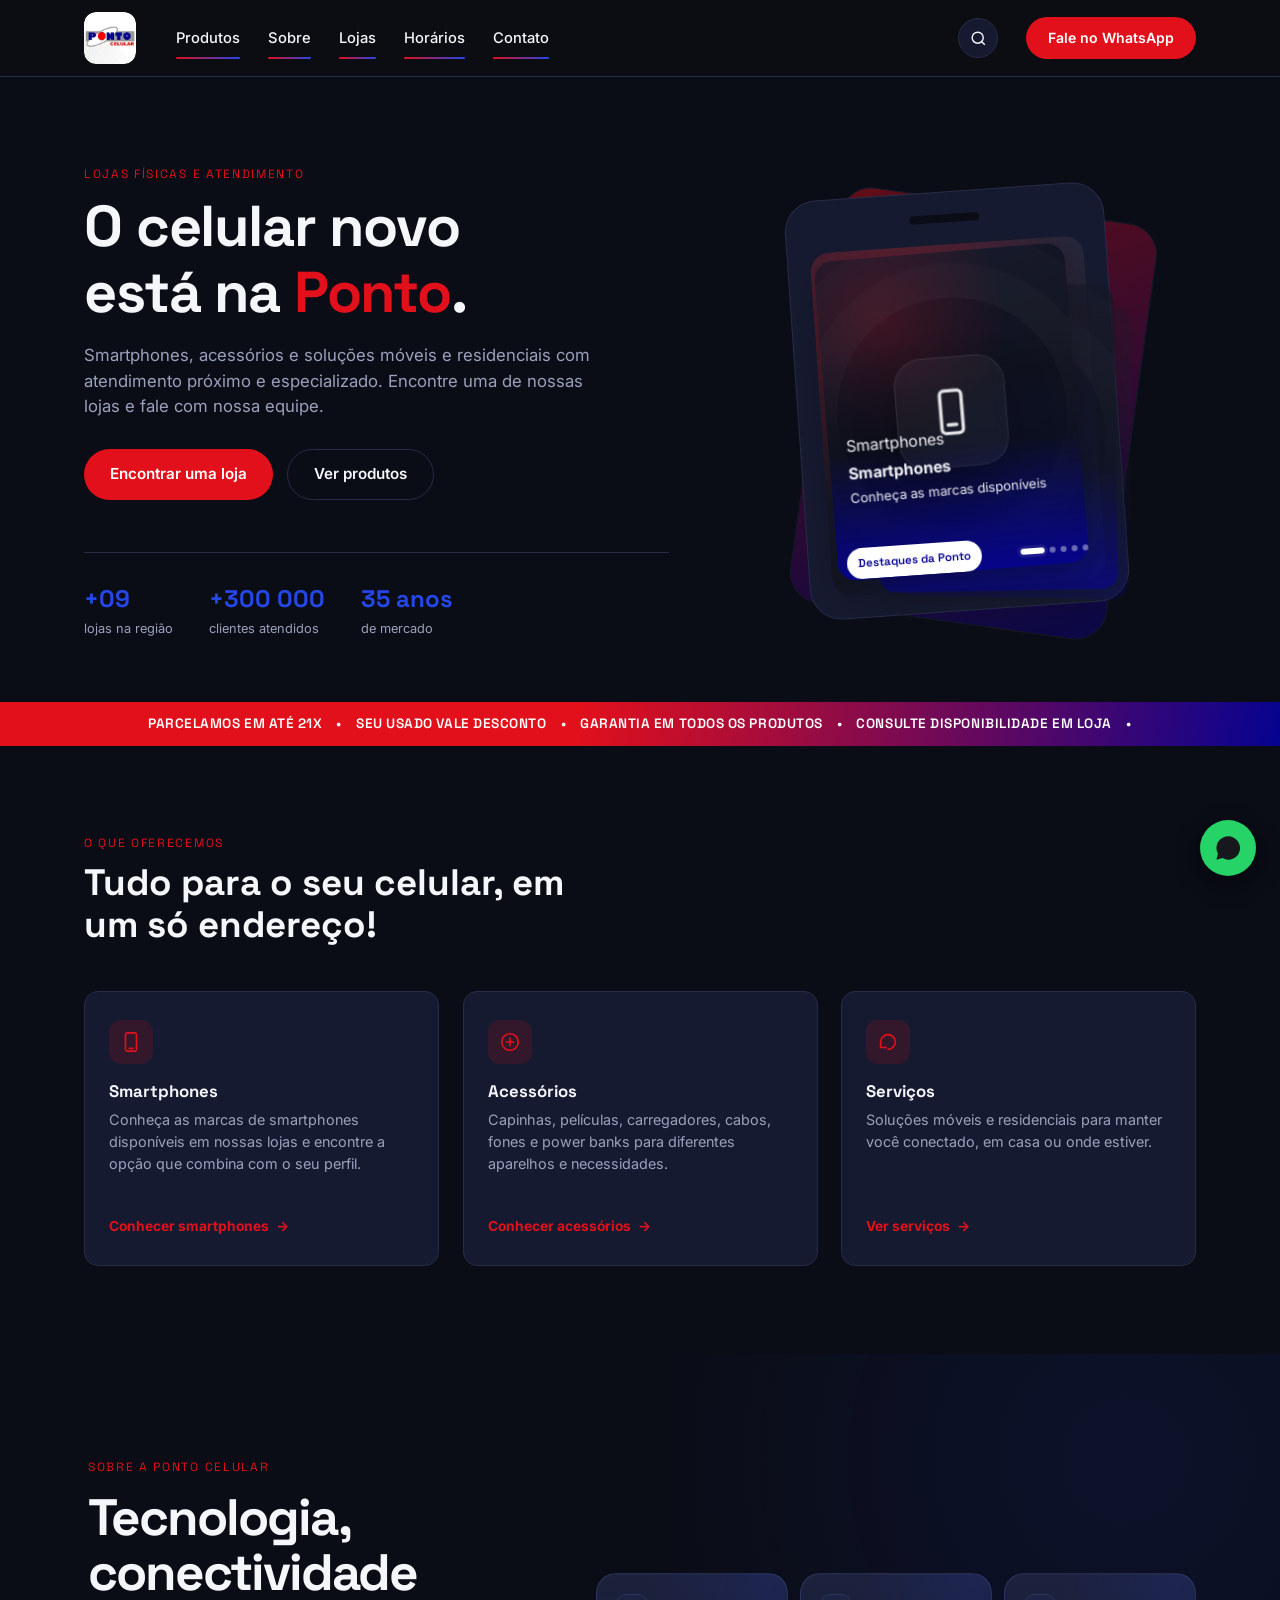
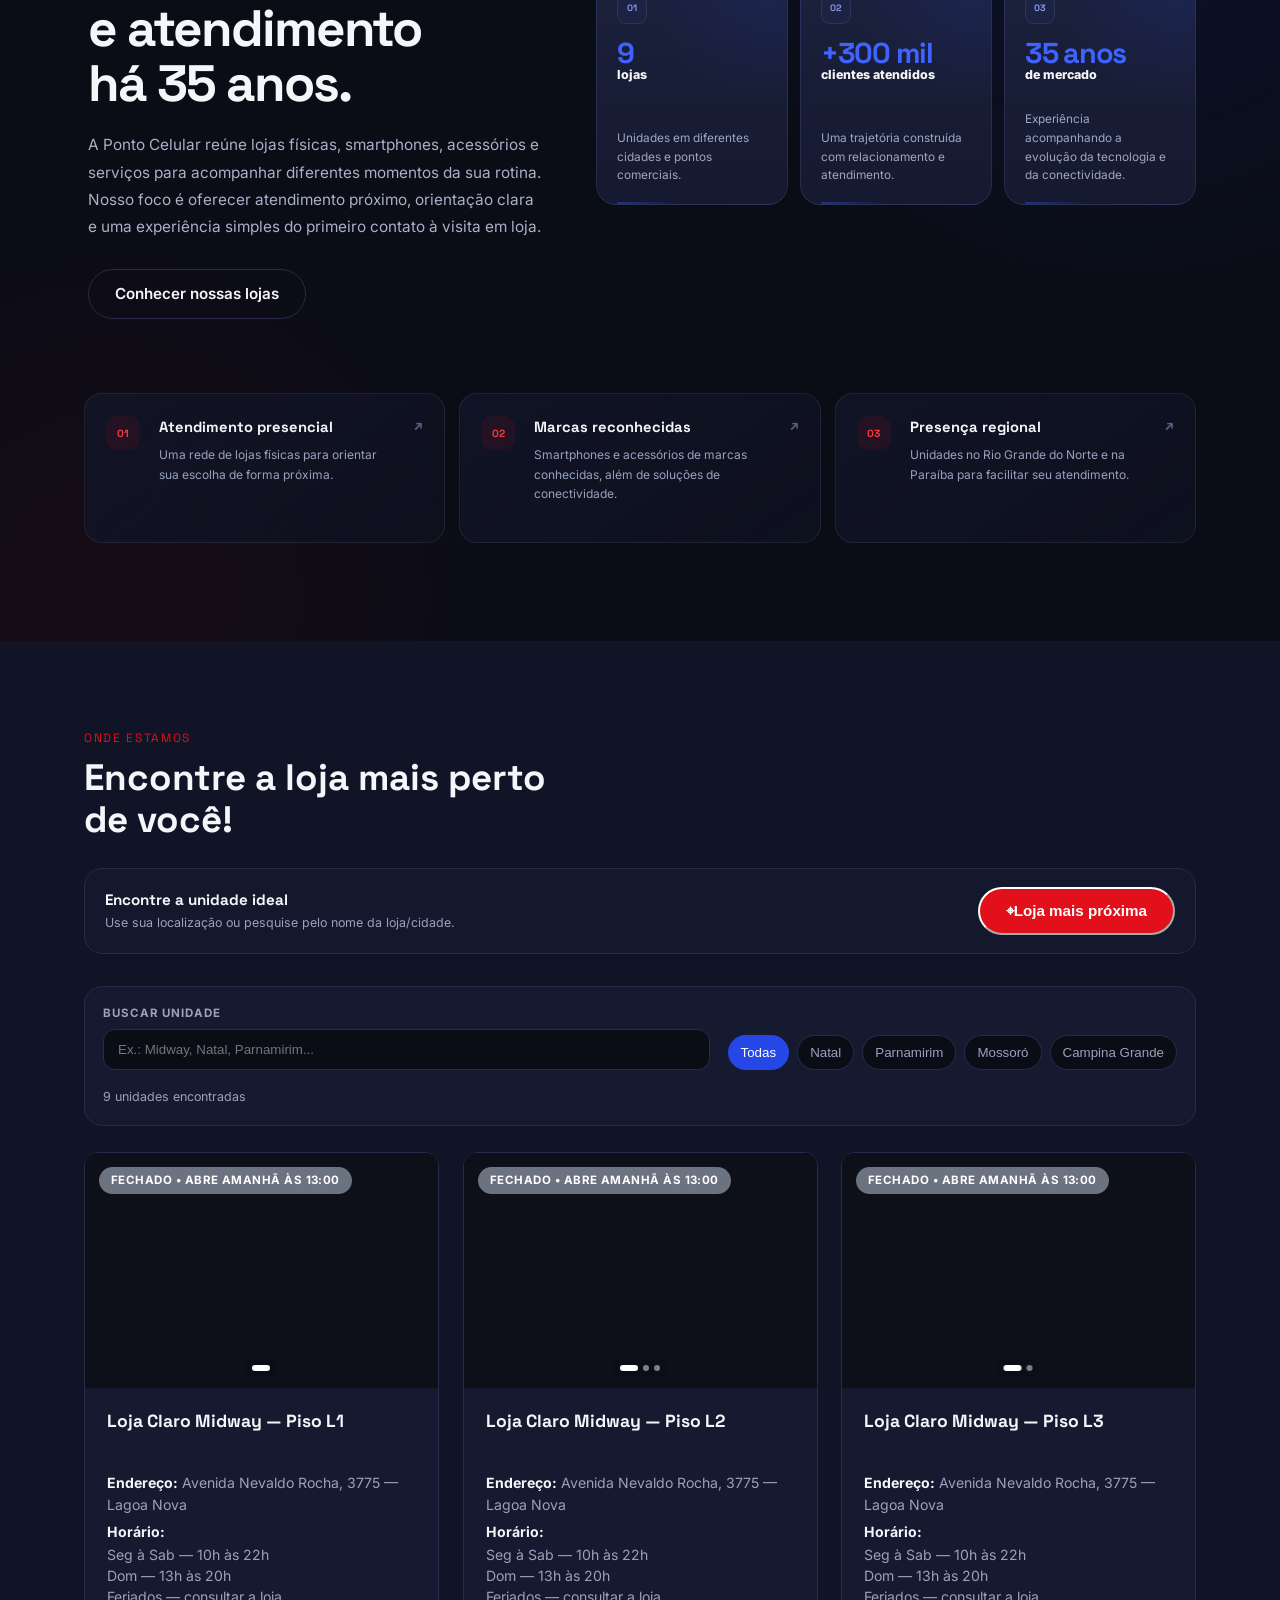
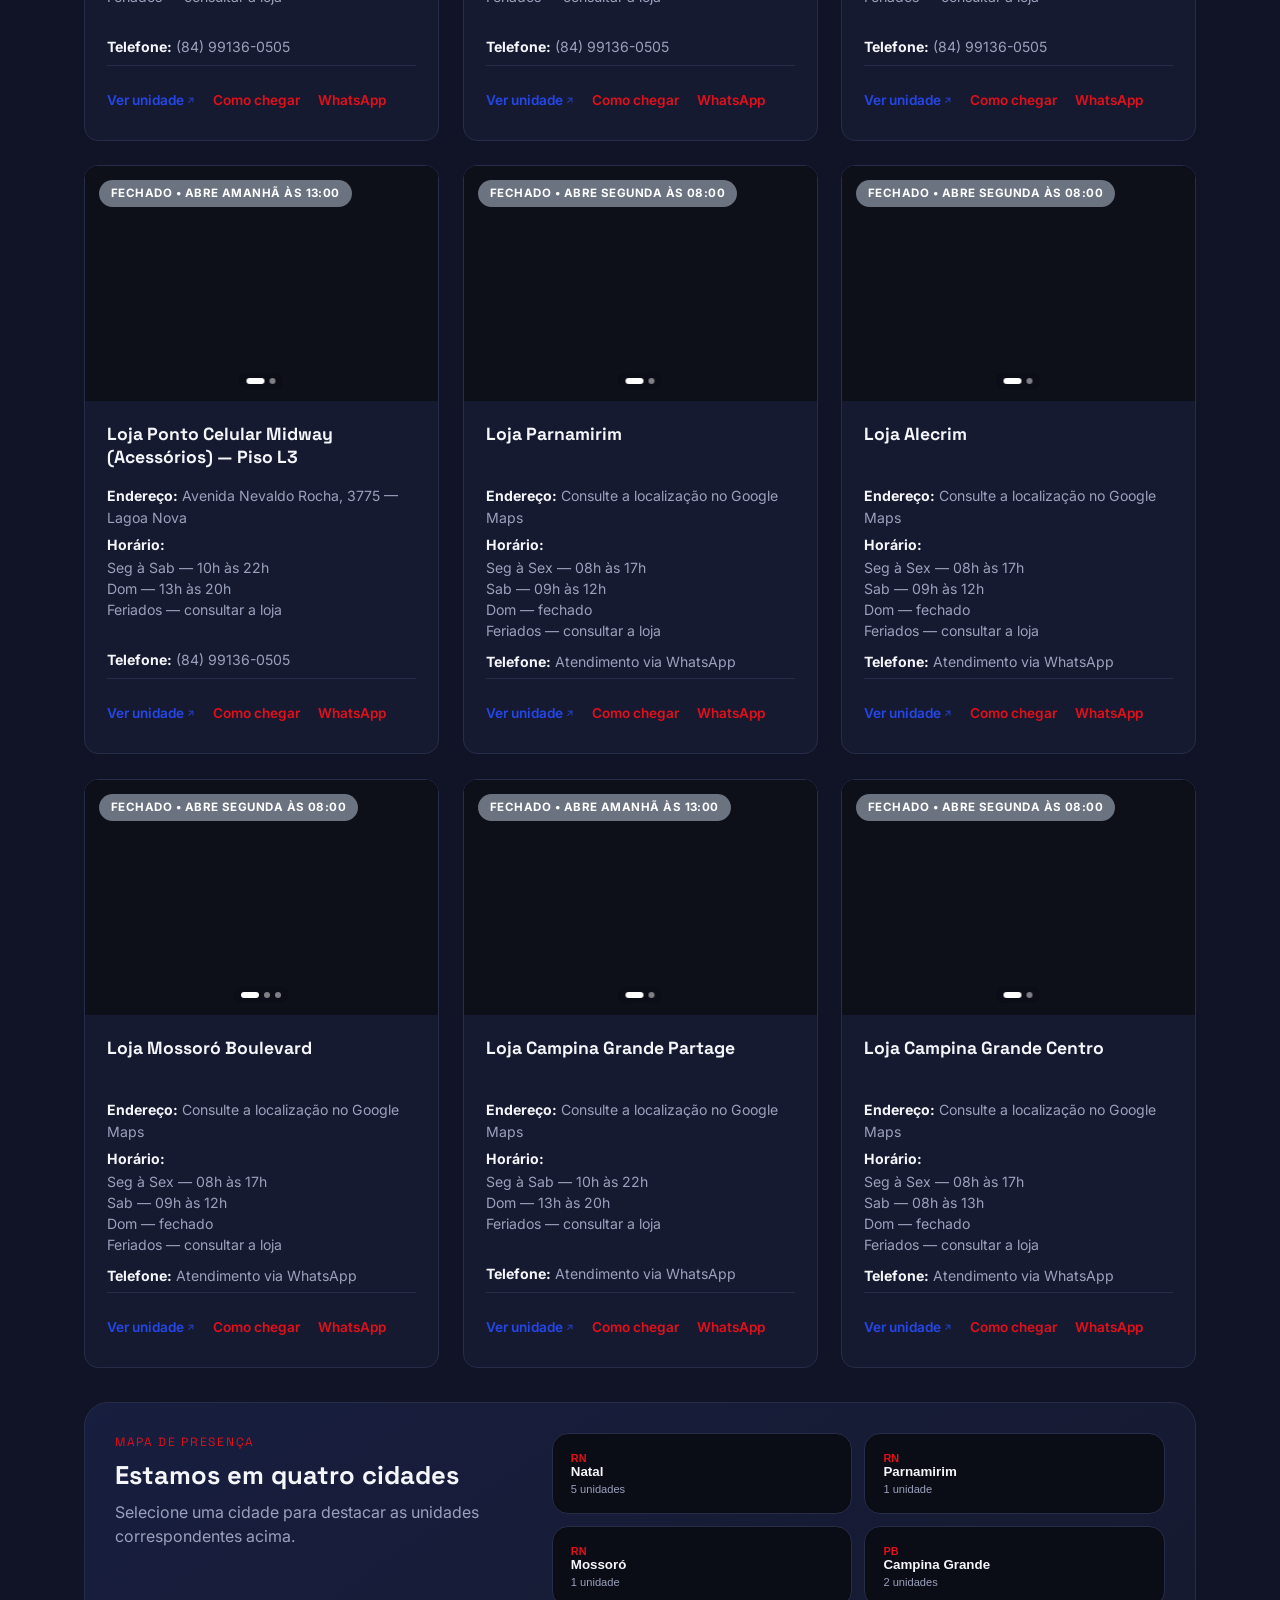
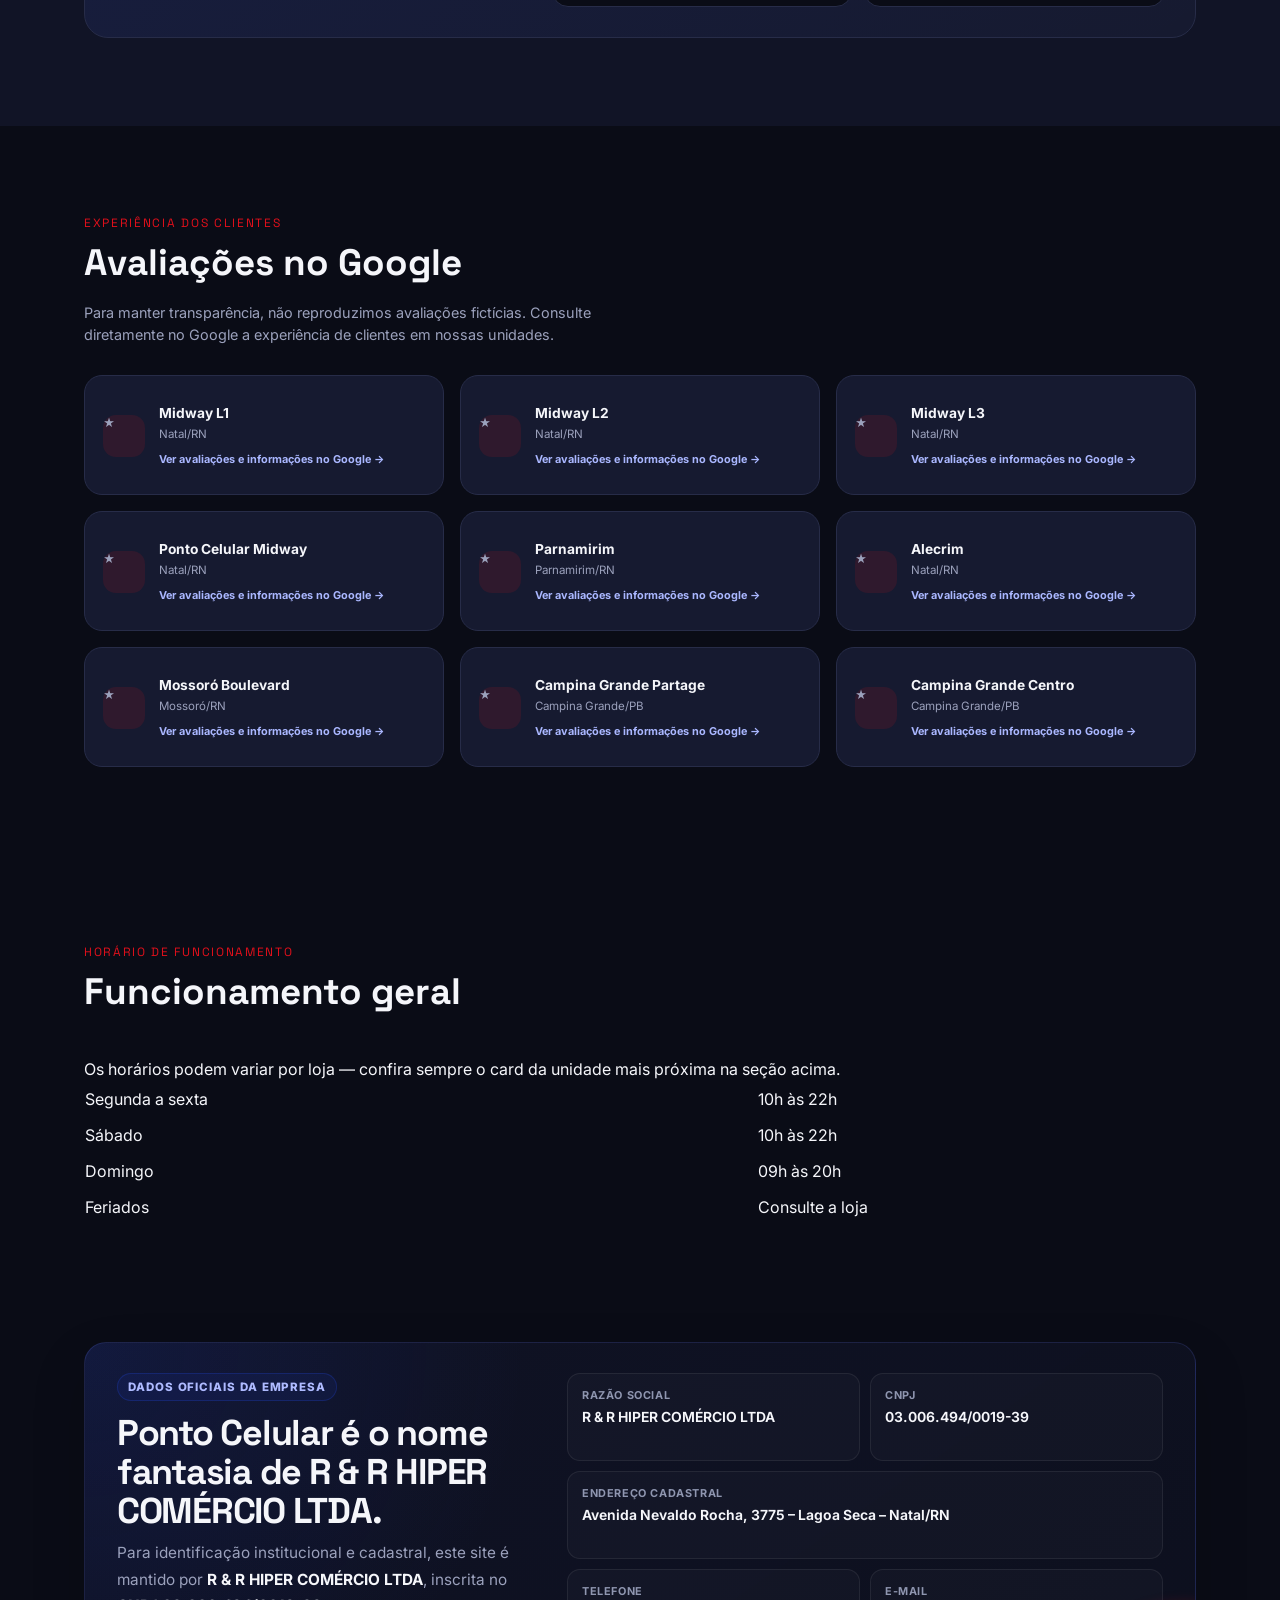
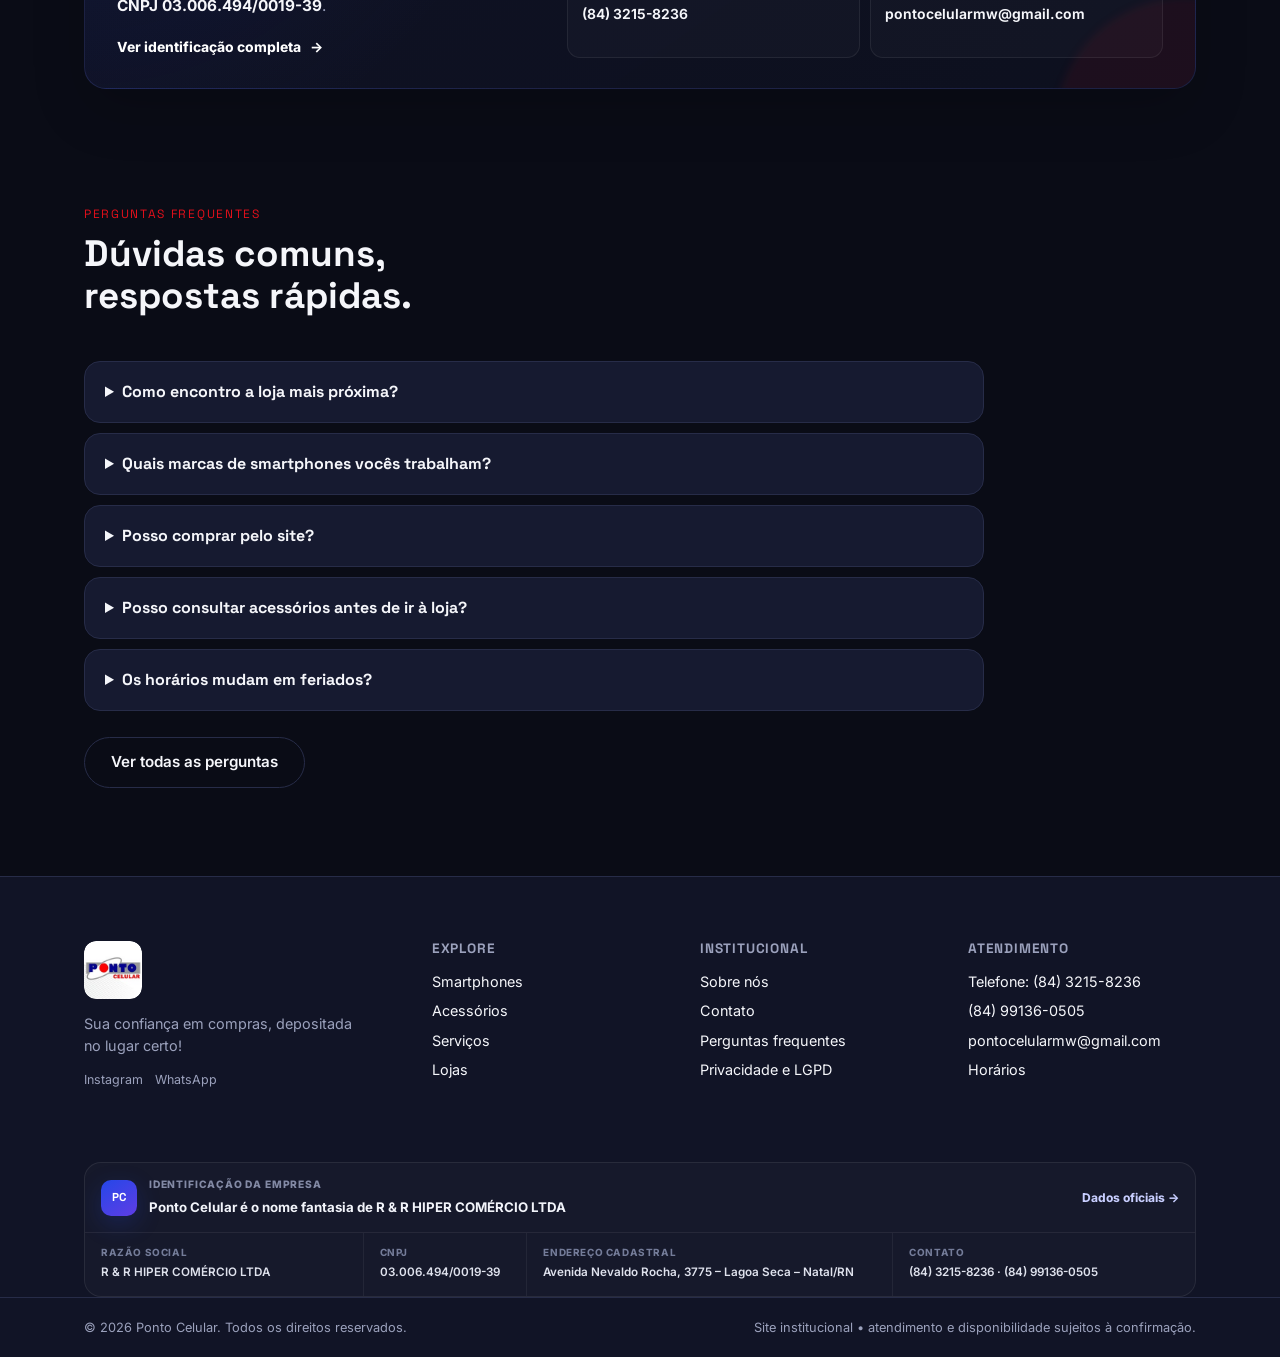
==== commit 4263f3c8: "Ajusta design dos dados jurídicos para verificação da Meta" ====
--- a/index.html
+++ b/index.html
@@ -1,7 +1,7 @@
 <!DOCTYPE html>
 
 <html lang="pt-BR">
-<head><meta charset="utf-8"/><meta content="width=device-width, initial-scale=1.0" name="viewport"/><meta content="Ponto Celular — smartphones, acessórios e serviços móveis e residenciais. Encontre a loja mais perto de você." name="description"/><meta content="index, follow" name="robots"/><meta content="Ponto Celular | Smartphones, acessórios e serviços" property="og:title"/><meta content="Ponto Celular — smartphones, acessórios e serviços móveis e residenciais. Encontre a loja mais perto de você." property="og:description"/><meta content="website" property="og:type"/><meta content="pt_BR" property="og:locale"/><meta content="summary_large_image" name="twitter:card"/><title>Ponto Celular | Smartphones, acessórios e serviços</title><link href="https://fonts.googleapis.com" rel="preconnect"/><link crossorigin="" href="https://fonts.gstatic.com" rel="preconnect"/><link href="https://fonts.googleapis.com/css2?family=Space+Grotesk:wght@500;600;700&amp;family=Inter:wght@400;500;600;700&amp;display=swap" rel="stylesheet"/><link href="style.css?v=20260901-5" rel="stylesheet"/><script type="application/ld+json">{"@context": "https://schema.org", "@type": "Organization", "name": "Ponto Celular", "email": "pontocelularmw@gmail.com", "telephone": "+55 84 99136-0505", "sameAs": ["https://www.instagram.com/ponto_lojasclaro/"], "location": [{"@type": "Place", "name": "Loja Claro Midway - Piso L1", "hasMap": "https://maps.app.goo.gl/dzBti8DR79H8BsKs5"}, {"@type": "Place", "name": "Loja Claro Midway - Piso L2", "hasMap": "https://maps.app.goo.gl/dzBti8DR79H8BsKs5"}, {"@type": "Place", "name": "Loja Claro Midway - Piso L3", "hasMap": "https://maps.app.goo.gl/dzBti8DR79H8BsKs5"}, {"@type": "Place", "name": "Loja Ponto Celular Midway (Acessórios) - Piso L3", "hasMap": "https://maps.app.goo.gl/dzBti8DR79H8BsKs5"}, {"@type": "Place", "name": "Loja Parnamirim", "hasMap": "https://maps.app.goo.gl/SnGSqGwxsToAKvxD9"}, {"@type": "Place", "name": "Loja Alecrim", "hasMap": "https://maps.app.goo.gl/s1C1ZJuaft71H8m66"}, {"@type": "Place", "name": "Loja Mossoró Boulevard", "hasMap": "https://maps.app.goo.gl/nuZmmjfgJZY6B1TA8"}, {"@type": "Place", "name": "Loja Campina Grande Partage", "hasMap": "https://maps.app.goo.gl/MJYdLDSepykjKDeR9"}, {"@type": "Place", "name": "Loja Campina Grande Centro", "hasMap": "https://maps.app.goo.gl/9ASvcHY2zcrZMce47"}]}</script><meta content="dark" name="color-scheme"/><meta content="/imagens/logo-ponto-celular.jpg" property="og:image"/><meta content="Logo Ponto Celular" property="og:image:alt"/><meta content="Ponto Celular | Smartphones, acessórios e serviços" name="twitter:title"/><meta content="Ponto Celular — smartphones, acessórios e serviços móveis e residenciais. Encontre a loja mais perto de você." name="twitter:description"/><meta content="/imagens/logo-ponto-celular.jpg" name="twitter:image"/>
+<head><meta charset="utf-8"/><meta content="width=device-width, initial-scale=1.0" name="viewport"/><meta content="Ponto Celular — smartphones, acessórios e serviços móveis e residenciais. Encontre a loja mais perto de você." name="description"/><meta content="index, follow" name="robots"/><meta content="Ponto Celular | Smartphones, acessórios e serviços" property="og:title"/><meta content="Ponto Celular — smartphones, acessórios e serviços móveis e residenciais. Encontre a loja mais perto de você." property="og:description"/><meta content="website" property="og:type"/><meta content="pt_BR" property="og:locale"/><meta content="summary_large_image" name="twitter:card"/><title>Ponto Celular | Smartphones, acessórios e serviços</title><link href="https://fonts.googleapis.com" rel="preconnect"/><link crossorigin="" href="https://fonts.gstatic.com" rel="preconnect"/><link href="https://fonts.googleapis.com/css2?family=Space+Grotesk:wght@500;600;700&amp;family=Inter:wght@400;500;600;700&amp;display=swap" rel="stylesheet"/><link href="style.css?v=20260904-meta-3" rel="stylesheet"/><script type="application/ld+json">{"@context": "https://schema.org", "@type": "Organization", "name": "Ponto Celular", "email": "pontocelularmw@gmail.com", "telephone": "+55 84 99136-0505", "sameAs": ["https://www.instagram.com/ponto_lojasclaro/"], "location": [{"@type": "Place", "name": "Loja Claro Midway - Piso L1", "hasMap": "https://maps.app.goo.gl/dzBti8DR79H8BsKs5"}, {"@type": "Place", "name": "Loja Claro Midway - Piso L2", "hasMap": "https://maps.app.goo.gl/dzBti8DR79H8BsKs5"}, {"@type": "Place", "name": "Loja Claro Midway - Piso L3", "hasMap": "https://maps.app.goo.gl/dzBti8DR79H8BsKs5"}, {"@type": "Place", "name": "Loja Ponto Celular Midway (Acessórios) - Piso L3", "hasMap": "https://maps.app.goo.gl/dzBti8DR79H8BsKs5"}, {"@type": "Place", "name": "Loja Parnamirim", "hasMap": "https://maps.app.goo.gl/SnGSqGwxsToAKvxD9"}, {"@type": "Place", "name": "Loja Alecrim", "hasMap": "https://maps.app.goo.gl/s1C1ZJuaft71H8m66"}, {"@type": "Place", "name": "Loja Mossoró Boulevard", "hasMap": "https://maps.app.goo.gl/nuZmmjfgJZY6B1TA8"}, {"@type": "Place", "name": "Loja Campina Grande Partage", "hasMap": "https://maps.app.goo.gl/MJYdLDSepykjKDeR9"}, {"@type": "Place", "name": "Loja Campina Grande Centro", "hasMap": "https://maps.app.goo.gl/9ASvcHY2zcrZMce47"}]}</script><meta content="dark" name="color-scheme"/><meta content="/imagens/logo-ponto-celular.jpg" property="og:image"/><meta content="Logo Ponto Celular" property="og:image:alt"/><meta content="Ponto Celular | Smartphones, acessórios e serviços" name="twitter:title"/><meta content="Ponto Celular — smartphones, acessórios e serviços móveis e residenciais. Encontre a loja mais perto de você." name="twitter:description"/><meta content="/imagens/logo-ponto-celular.jpg" name="twitter:image"/>
 
 
 <!-- FAVICONS PONTO CELULAR — desktop, Android, Safari e iOS -->
@@ -564,28 +564,47 @@
 </section>
 <!-- ===================== RODAPÉ ===================== -->
 </main>
-<section class="section company-verification" id="dados-empresa">
+<section class="section company-proof" id="dados-empresa">
   <div class="container">
-    <div class="company-verification__panel">
-      <div class="company-verification__intro">
-        <p class="eyebrow">Identificação da empresa</p>
-        <h2>Ponto Celular e R & R HIPER COMÉRCIO LTDA são a mesma empresa.</h2>
+    <div class="company-proof__card">
+      <div class="company-proof__intro">
+        <span class="company-proof__badge">Dados oficiais da empresa</span>
+        <h2>Ponto Celular é o nome fantasia de R & R HIPER COMÉRCIO LTDA.</h2>
         <p>
-          <strong>Ponto Celular</strong> é o nome fantasia utilizado comercialmente por
-          <strong>R & R HIPER COMÉRCIO LTDA</strong>, pessoa jurídica inscrita no
-          <strong>CNPJ 03.006.494/0019-39</strong>.
+          Para identificação institucional e cadastral, este site é mantido por
+          <strong>R & R HIPER COMÉRCIO LTDA</strong>, inscrita no <strong>CNPJ 03.006.494/0019-39</strong>.
         </p>
-        <a class="btn btn--ghost" href="dados-empresa.html">Consultar dados oficiais</a>
+        <a class="company-proof__link" href="dados-empresa.html">
+          Ver identificação completa <span aria-hidden="true">→</span>
+        </a>
       </div>
-      <dl class="company-verification__data">
-        <div><dt>Nome fantasia</dt><dd>Ponto Celular</dd></div>
-        <div><dt>Razão social</dt><dd>R & R HIPER COMÉRCIO LTDA</dd></div>
-        <div><dt>CNPJ</dt><dd>03.006.494/0019-39</dd></div>
-        <div><dt>Endereço cadastral</dt><dd>Avenida Nevaldo Rocha, 3775 – Lagoa Seca – Natal/RN</dd></div>
-        <div><dt>Telefone</dt><dd><a href="tel:+558432158236">(84) 3215-8236</a></dd></div>
-        <div><dt>WhatsApp</dt><dd><a href="https://wa.me/5584991360505" target="_blank" rel="noopener">(84) 99136-0505</a></dd></div>
-        <div><dt>E-mail</dt><dd><a href="mailto:pontocelularmw@gmail.com">pontocelularmw@gmail.com</a></dd></div>
-      </dl>
+
+      <div class="company-proof__facts">
+        <div class="company-proof__fact">
+          <span>Razão social</span>
+          <strong>R & R HIPER COMÉRCIO LTDA</strong>
+        </div>
+
+        <div class="company-proof__fact">
+          <span>CNPJ</span>
+          <strong>03.006.494/0019-39</strong>
+        </div>
+
+        <div class="company-proof__fact company-proof__fact--wide">
+          <span>Endereço cadastral</span>
+          <strong>Avenida Nevaldo Rocha, 3775 – Lagoa Seca – Natal/RN</strong>
+        </div>
+
+        <div class="company-proof__fact">
+          <span>Telefone</span>
+          <strong><a href="tel:+558432158236">(84) 3215-8236</a></strong>
+        </div>
+
+        <div class="company-proof__fact">
+          <span>E-mail</span>
+          <strong><a href="mailto:pontocelularmw@gmail.com">pontocelularmw@gmail.com</a></strong>
+        </div>
+      </div>
     </div>
   </div>
 </section>
@@ -594,18 +613,36 @@
 <div class="footer__brand"><a class="logo logo--footer" href="index.html"><span class="logo__badge"><img alt="Ponto Celular" src="/imagens/logo-ponto-celular.jpg"/></span></a><p>Sua confiança em compras, depositada no lugar certo!</p><div class="footer__social"><a href="https://www.instagram.com/ponto_lojasclaro/" rel="noopener noreferrer" target="_blank">Instagram</a><a href="https://wa.me/5584991360505" rel="noopener" target="_blank">WhatsApp</a></div></div>
 <div class="footer__col"><h4>Explore</h4><p><a href="smartphones.html">Smartphones</a></p><p><a href="acessorios.html">Acessórios</a></p><p><a href="servicos.html">Serviços</a></p><p><a href="index.html#lojas">Lojas</a></p></div>
 <div class="footer__col"><h4>Institucional</h4><p><a href="sobre.html">Sobre nós</a></p><p><a href="contato.html">Contato</a></p><p><a href="faq.html">Perguntas frequentes</a></p><p><a href="privacidade.html">Privacidade e LGPD</a></p></div>
-<div class="footer__col"><h4>Atendimento</h4><p>(84) 99136-0505</p><p>pontocelularmw@gmail.com</p><p><a href="index.html#horarios">Horários</a></p><button class="footer-install" data-install-app="" hidden="" type="button">Instalar site no celular</button></div>
-</div><div class="container"><div class="footer__legal-company" aria-label="Dados legais da empresa">
-  <p class="footer__legal-title"><strong>Ponto Celular</strong> é o nome fantasia de <strong>R & R HIPER COMÉRCIO LTDA</strong>.</p>
-  <p><strong>Razão Social:</strong> R & R HIPER COMÉRCIO LTDA</p>
-  <p><strong>CNPJ:</strong> 03.006.494/0019-39</p>
-  <p><strong>Endereço cadastral:</strong> Avenida Nevaldo Rocha, 3775 – Lagoa Seca – Natal/RN</p>
-  <p><strong>Telefone:</strong> <a href="tel:+558432158236">(84) 3215-8236</a></p>
-  <p><strong>WhatsApp:</strong> <a href="https://wa.me/5584991360505" target="_blank" rel="noopener">(84) 99136-0505</a></p>
-  <p><strong>E-mail:</strong> <a href="mailto:pontocelularmw@gmail.com">pontocelularmw@gmail.com</a></p>
-  <p><a class="footer__legal-link" href="dados-empresa.html">Ver dados oficiais da empresa</a></p>
-</div></div>
-<div class="footer__bottom"><div class="container footer__bottom-inner"><p>© <span id="ano"></span> Ponto Celular. Todos os direitos reservados.</p><p>Site institucional • atendimento e disponibilidade sujeitos à confirmação.</p></div></div></footer>
+<div class="footer__col"><h4>Atendimento</h4><p>Telefone: <a href="tel:+558432158236">(84) 3215-8236</a></p><p>(84) 99136-0505</p><p>pontocelularmw@gmail.com</p><p><a href="index.html#horarios">Horários</a></p><button class="footer-install" data-install-app="" hidden="" type="button">Instalar site no celular</button></div>
+</div><div class="container"><div class="footer-company">
+  <div class="footer-company__head">
+    <span class="footer-company__icon" aria-hidden="true">PC</span>
+    <div>
+      <span class="footer-company__eyebrow">Identificação da empresa</span>
+      <strong>Ponto Celular é o nome fantasia de R & R HIPER COMÉRCIO LTDA</strong>
+    </div>
+    <a href="dados-empresa.html">Dados oficiais <span aria-hidden="true">→</span></a>
+  </div>
+
+  <div class="footer-company__grid">
+    <div>
+      <span>Razão social</span>
+      <strong>R & R HIPER COMÉRCIO LTDA</strong>
+    </div>
+    <div>
+      <span>CNPJ</span>
+      <strong>03.006.494/0019-39</strong>
+    </div>
+    <div>
+      <span>Endereço cadastral</span>
+      <strong>Avenida Nevaldo Rocha, 3775 – Lagoa Seca – Natal/RN</strong>
+    </div>
+    <div>
+      <span>Contato</span>
+      <strong><a href="tel:+558432158236">(84) 3215-8236</a> · <a href="https://wa.me/5584991360505" target="_blank" rel="noopener">(84) 99136-0505</a></strong>
+    </div>
+  </div>
+</div></div><div class="footer__bottom"><div class="container footer__bottom-inner"><p>© <span id="ano"></span> Ponto Celular. Todos os direitos reservados.</p><p>Site institucional • atendimento e disponibilidade sujeitos à confirmação.</p></div></div></footer>
 <!-- ===================== WHATSAPP FLUTUANTE ===================== -->
 <a aria-label="Falar no WhatsApp" class="whatsapp-float" data-track="whatsapp" data-track-label="atendimento" href="https://wa.me/5584991360505?text=Ol%C3%A1%21%20Acessei%20a%20p%C3%A1gina%20de%20atendimento%20no%20site%20da%20Ponto%20Celular%20e%20gostaria%20de%20atendimento." rel="noopener" target="_blank">
 <svg viewbox="0 0 24 24">
--- a/style.css
+++ b/style.css
@@ -16399,107 +16399,525 @@
   }
 }
 
-/* =========================================================
-   DADOS OFICIAIS DA EMPRESA — VERIFICAÇÃO INSTITUCIONAL
+
+
+/* =========================================================
+   IDENTIFICAÇÃO INSTITUCIONAL — PONTO CELULAR / META
+   Integração visual com o design Premium V3
    ========================================================= */
-.company-verification{position:relative}
-.company-verification__panel,
-.company-identity-page__grid{
-  display:grid;
-  grid-template-columns:minmax(0,.9fr) minmax(0,1.1fr);
-  gap:34px;
-  align-items:start;
-  padding:34px;
-  border:1px solid rgba(255,255,255,.10);
-  border-radius:24px;
+
+.company-proof {
+  padding-top: 28px;
+  padding-bottom: 28px;
+}
+
+.company-proof__card {
+  position: relative;
+  display: grid;
+  grid-template-columns: minmax(0, .82fr) minmax(0, 1.18fr);
+  gap: 36px;
+  padding: 30px 32px;
+  overflow: hidden;
+  border: 1px solid rgba(108, 125, 255, .16);
+  border-radius: 22px;
   background:
-    radial-gradient(circle at 8% 0%,rgba(37,71,232,.18),transparent 35%),
-    linear-gradient(145deg,rgba(17,20,38,.98),rgba(10,12,22,.98));
-  box-shadow:0 24px 70px rgba(0,0,0,.24);
-}
-.company-verification__intro h2,
-.company-identity-page__grid h2{margin:8px 0 12px}
-.company-verification__intro p,
-.company-identity-page__grid p{color:var(--text-muted);line-height:1.75}
-.company-verification__intro strong,
-.company-identity-page__grid strong{color:var(--text)}
-.company-verification__data{display:grid;gap:0;margin:0}
-.company-verification__data>div{
-  display:grid;
-  grid-template-columns:160px minmax(0,1fr);
-  gap:18px;
-  padding:13px 0;
-  border-bottom:1px solid rgba(255,255,255,.08)
-}
-.company-verification__data>div:last-child{border-bottom:0}
-.company-verification__data dt{
-  color:var(--text-muted);
-  font-size:.78rem;
-  font-weight:700;
-  text-transform:uppercase;
-  letter-spacing:.07em
-}
-.company-verification__data dd{margin:0;color:var(--text);font-weight:600;line-height:1.55}
-.company-verification__data a{color:inherit;text-decoration:none}
-.company-verification__data a:hover{text-decoration:underline}
-.footer__legal-company{
-  margin:28px 0 0;
-  padding:22px 24px;
-  border:1px solid rgba(255,255,255,.10);
-  border-radius:18px;
-  background:rgba(255,255,255,.035)
-}
-.footer__legal-company p{margin:5px 0;color:var(--text-muted);font-size:.82rem;line-height:1.55}
-.footer__legal-company strong{color:var(--text)}
-.footer__legal-title{font-size:.9rem!important}
-.footer__legal-link{display:inline-block;margin-top:5px;color:#fff!important;font-weight:700}
-.company-data-hero p{max-width:760px}
-.company-official-card{
-  max-width:960px;
-  margin:0 auto;
-  padding:38px;
-  border:1px solid rgba(255,255,255,.11);
-  border-radius:26px;
+    radial-gradient(circle at 0 0, rgba(37, 71, 232, .13), transparent 38%),
+    linear-gradient(145deg, rgba(17, 20, 38, .92), rgba(13, 16, 31, .98));
+  box-shadow: 0 22px 54px rgba(0, 0, 0, .16);
+}
+
+.company-proof__card::after {
+  content: "";
+  position: absolute;
+  width: 260px;
+  height: 260px;
+  right: -120px;
+  bottom: -170px;
+  border-radius: 50%;
+  background: rgba(226, 16, 27, .08);
+  filter: blur(4px);
+  pointer-events: none;
+}
+
+.company-proof__intro {
+  position: relative;
+  z-index: 1;
+}
+
+.company-proof__badge {
+  display: inline-flex;
+  align-items: center;
+  min-height: 28px;
+  padding: 0 10px;
+  border: 1px solid rgba(37, 71, 232, .24);
+  border-radius: 999px;
+  background: rgba(37, 71, 232, .09);
+  color: #aebaff;
+  font-size: .72rem;
+  font-weight: 800;
+  letter-spacing: .08em;
+  text-transform: uppercase;
+}
+
+.company-proof__intro h2 {
+  max-width: 560px;
+  margin: 13px 0 10px;
+  font-size: clamp(1.6rem, 2.8vw, 2.35rem);
+  line-height: 1.08;
+  letter-spacing: -.035em;
+}
+
+.company-proof__intro p {
+  max-width: 610px;
+  margin: 0;
+  color: var(--text-muted);
+  font-size: .96rem;
+  line-height: 1.7;
+}
+
+.company-proof__intro p strong {
+  color: var(--text);
+}
+
+.company-proof__link {
+  display: inline-flex;
+  align-items: center;
+  gap: 9px;
+  margin-top: 18px;
+  color: #fff;
+  font-size: .87rem;
+  font-weight: 750;
+  text-decoration: none;
+  transition: transform .2s ease, color .2s ease;
+}
+
+.company-proof__link:hover {
+  color: #b9c2ff;
+  transform: translateX(2px);
+}
+
+.company-proof__facts {
+  position: relative;
+  z-index: 1;
+  display: grid;
+  grid-template-columns: repeat(2, minmax(0, 1fr));
+  gap: 10px;
+}
+
+.company-proof__fact {
+  min-width: 0;
+  padding: 13px 14px;
+  border: 1px solid rgba(255, 255, 255, .07);
+  border-radius: 13px;
+  background: rgba(255, 255, 255, .025);
+}
+
+.company-proof__fact--wide {
+  grid-column: 1 / -1;
+}
+
+.company-proof__fact span {
+  display: block;
+  margin-bottom: 5px;
+  color: #8f96b0;
+  font-size: .68rem;
+  font-weight: 700;
+  letter-spacing: .055em;
+  text-transform: uppercase;
+}
+
+.company-proof__fact strong {
+  display: block;
+  color: #f6f7fb;
+  font-size: .87rem;
+  font-weight: 650;
+  line-height: 1.42;
+  overflow-wrap: anywhere;
+}
+
+.company-proof__fact a {
+  color: inherit;
+  text-decoration: none;
+}
+
+.company-proof__fact a:hover {
+  text-decoration: underline;
+}
+
+/* Bloco jurídico compacto no footer */
+.footer-company {
+  margin-top: 24px;
+  overflow: hidden;
+  border: 1px solid rgba(255, 255, 255, .075);
+  border-radius: 17px;
+  background: rgba(255, 255, 255, .022);
+}
+
+.footer-company__head {
+  display: grid;
+  grid-template-columns: auto minmax(0, 1fr) auto;
+  gap: 12px;
+  align-items: center;
+  padding: 14px 16px;
+  border-bottom: 1px solid rgba(255, 255, 255, .065);
+}
+
+.footer-company__icon {
+  display: grid;
+  place-items: center;
+  width: 36px;
+  height: 36px;
+  border-radius: 10px;
+  background: linear-gradient(145deg, #2547e8, #5f3de5);
+  color: #fff;
+  font-family: "Space Grotesk", sans-serif;
+  font-size: .72rem;
+  font-weight: 800;
+  box-shadow: 0 8px 24px rgba(37, 71, 232, .22);
+}
+
+.footer-company__eyebrow {
+  display: block;
+  margin-bottom: 2px;
+  color: #838aa5;
+  font-size: .64rem;
+  font-weight: 800;
+  letter-spacing: .08em;
+  text-transform: uppercase;
+}
+
+.footer-company__head strong {
+  color: #f2f4fa;
+  font-size: .83rem;
+  line-height: 1.4;
+}
+
+.footer-company__head > a {
+  color: #c8ceff;
+  font-size: .75rem;
+  font-weight: 750;
+  text-decoration: none;
+  white-space: nowrap;
+}
+
+.footer-company__head > a:hover {
+  color: #fff;
+}
+
+.footer-company__grid {
+  display: grid;
+  grid-template-columns: 1.1fr .65fr 1.45fr 1.2fr;
+}
+
+.footer-company__grid > div {
+  min-width: 0;
+  padding: 12px 16px 14px;
+}
+
+.footer-company__grid > div + div {
+  border-left: 1px solid rgba(255, 255, 255, .06);
+}
+
+.footer-company__grid span {
+  display: block;
+  margin-bottom: 4px;
+  color: #747c99;
+  font-size: .62rem;
+  font-weight: 750;
+  letter-spacing: .06em;
+  text-transform: uppercase;
+}
+
+.footer-company__grid strong {
+  display: block;
+  color: #dfe2ed;
+  font-size: .73rem;
+  font-weight: 600;
+  line-height: 1.48;
+  overflow-wrap: anywhere;
+}
+
+.footer-company__grid a {
+  color: inherit;
+  text-decoration: none;
+}
+
+.footer-company__grid a:hover {
+  color: #fff;
+  text-decoration: underline;
+}
+
+/* Página dedicada de dados da empresa */
+.company-page-hero {
+  padding: 84px 0 34px;
+}
+
+.company-page-hero__content {
+  max-width: 850px;
+}
+
+.company-page-hero__content h1 {
+  margin: 16px 0 12px;
+  font-size: clamp(2.3rem, 5vw, 4.8rem);
+  line-height: .98;
+  letter-spacing: -.055em;
+}
+
+.company-page-hero__content p {
+  max-width: 720px;
+  margin: 0;
+  color: var(--text-muted);
+  font-size: 1.02rem;
+  line-height: 1.72;
+}
+
+.company-page-hero__content strong {
+  color: var(--text);
+}
+
+.company-page-section {
+  padding-top: 20px;
+}
+
+.company-data-card {
+  max-width: 960px;
+  margin: 0 auto;
+  overflow: hidden;
+  border: 1px solid rgba(108, 125, 255, .14);
+  border-radius: 24px;
   background:
-    radial-gradient(circle at 90% 0%,rgba(226,16,27,.12),transparent 30%),
-    radial-gradient(circle at 0% 15%,rgba(37,71,232,.16),transparent 34%),
-    var(--surface);
-  box-shadow:0 30px 90px rgba(0,0,0,.25)
-}
-.company-official-card__badge{
-  display:inline-flex;
-  padding:7px 10px;
-  border-radius:999px;
-  background:rgba(37,71,232,.14);
-  color:#aebaff;
-  font-size:.74rem;
-  font-weight:800;
-  text-transform:uppercase;
-  letter-spacing:.08em
-}
-.company-official-card__heading h2{margin:12px 0 6px;font-size:clamp(2rem,4vw,3.4rem)}
-.company-official-card__heading p{color:var(--text-muted);font-size:1rem}
-.company-verification__data--official{
-  margin-top:26px;
-  padding:5px 22px;
-  border:1px solid rgba(255,255,255,.08);
-  border-radius:18px;
-  background:rgba(0,0,0,.12)
-}
-.company-official-card__note{
-  margin-top:22px;
-  padding:18px 20px;
-  border-left:3px solid var(--accent-2);
-  border-radius:12px;
-  background:rgba(37,71,232,.08)
-}
-.company-official-card__note strong{display:block;margin-bottom:6px}
-.company-official-card__note p{margin:0;color:var(--text-muted);line-height:1.65}
-.contact-company-legal{padding-top:0}
-
-@media(max-width:800px){
-  .company-verification__panel,
-  .company-identity-page__grid{grid-template-columns:1fr;padding:24px;gap:24px}
-  .company-verification__data>div{grid-template-columns:1fr;gap:4px}
-  .company-official-card{padding:24px}
-}
+    radial-gradient(circle at 100% 0, rgba(226, 16, 27, .07), transparent 28%),
+    radial-gradient(circle at 0 0, rgba(37, 71, 232, .12), transparent 34%),
+    #101426;
+  box-shadow: 0 28px 70px rgba(0, 0, 0, .22);
+}
+
+.company-data-card__top {
+  display: flex;
+  justify-content: space-between;
+  gap: 24px;
+  align-items: center;
+  padding: 26px 28px;
+  border-bottom: 1px solid rgba(255, 255, 255, .07);
+}
+
+.company-data-card__label {
+  display: block;
+  margin-bottom: 5px;
+  color: #848ba6;
+  font-size: .68rem;
+  font-weight: 800;
+  text-transform: uppercase;
+  letter-spacing: .075em;
+}
+
+.company-data-card__top h2 {
+  margin: 0;
+  font-size: clamp(1.75rem, 3vw, 2.65rem);
+  letter-spacing: -.04em;
+}
+
+.company-data-card__status {
+  display: flex;
+  align-items: center;
+  gap: 10px;
+  padding: 10px 13px;
+  border: 1px solid rgba(37, 71, 232, .20);
+  border-radius: 13px;
+  background: rgba(37, 71, 232, .07);
+}
+
+.company-data-card__status > span {
+  display: grid;
+  place-items: center;
+  width: 28px;
+  height: 28px;
+  border-radius: 50%;
+  background: rgba(37, 71, 232, .16);
+  color: #bfc7ff;
+  font-size: .76rem;
+  font-weight: 900;
+}
+
+.company-data-card__status strong,
+.company-data-card__status small {
+  display: block;
+}
+
+.company-data-card__status strong {
+  color: #f1f3fa;
+  font-size: .72rem;
+}
+
+.company-data-card__status small {
+  margin-top: 2px;
+  color: #858da8;
+  font-size: .64rem;
+}
+
+.company-data-card__grid {
+  display: grid;
+  grid-template-columns: repeat(2, minmax(0, 1fr));
+}
+
+.company-data-card__item {
+  min-width: 0;
+  padding: 19px 22px;
+  border-bottom: 1px solid rgba(255, 255, 255, .06);
+}
+
+.company-data-card__item:nth-child(even) {
+  border-left: 1px solid rgba(255, 255, 255, .06);
+}
+
+.company-data-card__item--wide {
+  grid-column: 1 / -1;
+  border-left: 0 !important;
+}
+
+.company-data-card__item span {
+  display: block;
+  margin-bottom: 5px;
+  color: #8189a4;
+  font-size: .67rem;
+  font-weight: 800;
+  letter-spacing: .06em;
+  text-transform: uppercase;
+}
+
+.company-data-card__item strong {
+  color: #f3f5fa;
+  font-size: .95rem;
+  line-height: 1.55;
+}
+
+.company-data-card__item--highlight strong {
+  color: #fff;
+  font-size: 1.03rem;
+}
+
+.company-data-card__item a {
+  color: inherit;
+  text-decoration: none;
+}
+
+.company-data-card__item a:hover {
+  text-decoration: underline;
+}
+
+.company-data-card__relationship {
+  display: grid;
+  grid-template-columns: auto 1fr;
+  gap: 14px;
+  align-items: start;
+  padding: 21px 24px 23px;
+  background: rgba(37, 71, 232, .045);
+}
+
+.company-data-card__relationship-mark {
+  display: grid;
+  place-items: center;
+  width: 42px;
+  height: 42px;
+  border-radius: 12px;
+  background: linear-gradient(145deg, #2547e8, #7142df);
+  color: #fff;
+  font-family: "Space Grotesk", sans-serif;
+  font-size: .78rem;
+  font-weight: 900;
+}
+
+.company-data-card__relationship strong {
+  display: block;
+  color: #f3f5fa;
+  font-size: .88rem;
+}
+
+.company-data-card__relationship p {
+  margin: 5px 0 0;
+  color: #959db5;
+  font-size: .8rem;
+  line-height: 1.6;
+}
+
+/* Mantém as informações jurídicas discretas e alinhadas em telas menores */
+@media (max-width: 980px) {
+  .company-proof__card {
+    grid-template-columns: 1fr;
+    gap: 24px;
+  }
+
+  .footer-company__grid {
+    grid-template-columns: repeat(2, minmax(0, 1fr));
+  }
+
+  .footer-company__grid > div:nth-child(3) {
+    border-left: 0;
+    border-top: 1px solid rgba(255, 255, 255, .06);
+  }
+
+  .footer-company__grid > div:nth-child(4) {
+    border-top: 1px solid rgba(255, 255, 255, .06);
+  }
+}
+
+@media (max-width: 680px) {
+  .company-proof {
+    padding-top: 18px;
+    padding-bottom: 18px;
+  }
+
+  .company-proof__card {
+    padding: 22px 18px;
+    border-radius: 18px;
+  }
+
+  .company-proof__facts,
+  .company-data-card__grid {
+    grid-template-columns: 1fr;
+  }
+
+  .company-proof__fact--wide,
+  .company-data-card__item--wide {
+    grid-column: auto;
+  }
+
+  .footer-company__head {
+    grid-template-columns: auto 1fr;
+  }
+
+  .footer-company__head > a {
+    grid-column: 2;
+  }
+
+  .footer-company__grid {
+    grid-template-columns: 1fr;
+  }
+
+  .footer-company__grid > div + div,
+  .footer-company__grid > div:nth-child(3),
+  .footer-company__grid > div:nth-child(4) {
+    border-left: 0;
+    border-top: 1px solid rgba(255, 255, 255, .06);
+  }
+
+  .company-page-hero {
+    padding-top: 58px;
+  }
+
+  .company-data-card__top {
+    align-items: flex-start;
+    flex-direction: column;
+    padding: 22px 20px;
+  }
+
+  .company-data-card__item,
+  .company-data-card__relationship {
+    padding-left: 20px;
+    padding-right: 20px;
+  }
+
+  .company-data-card__item:nth-child(even) {
+    border-left: 0;
+  }
+}
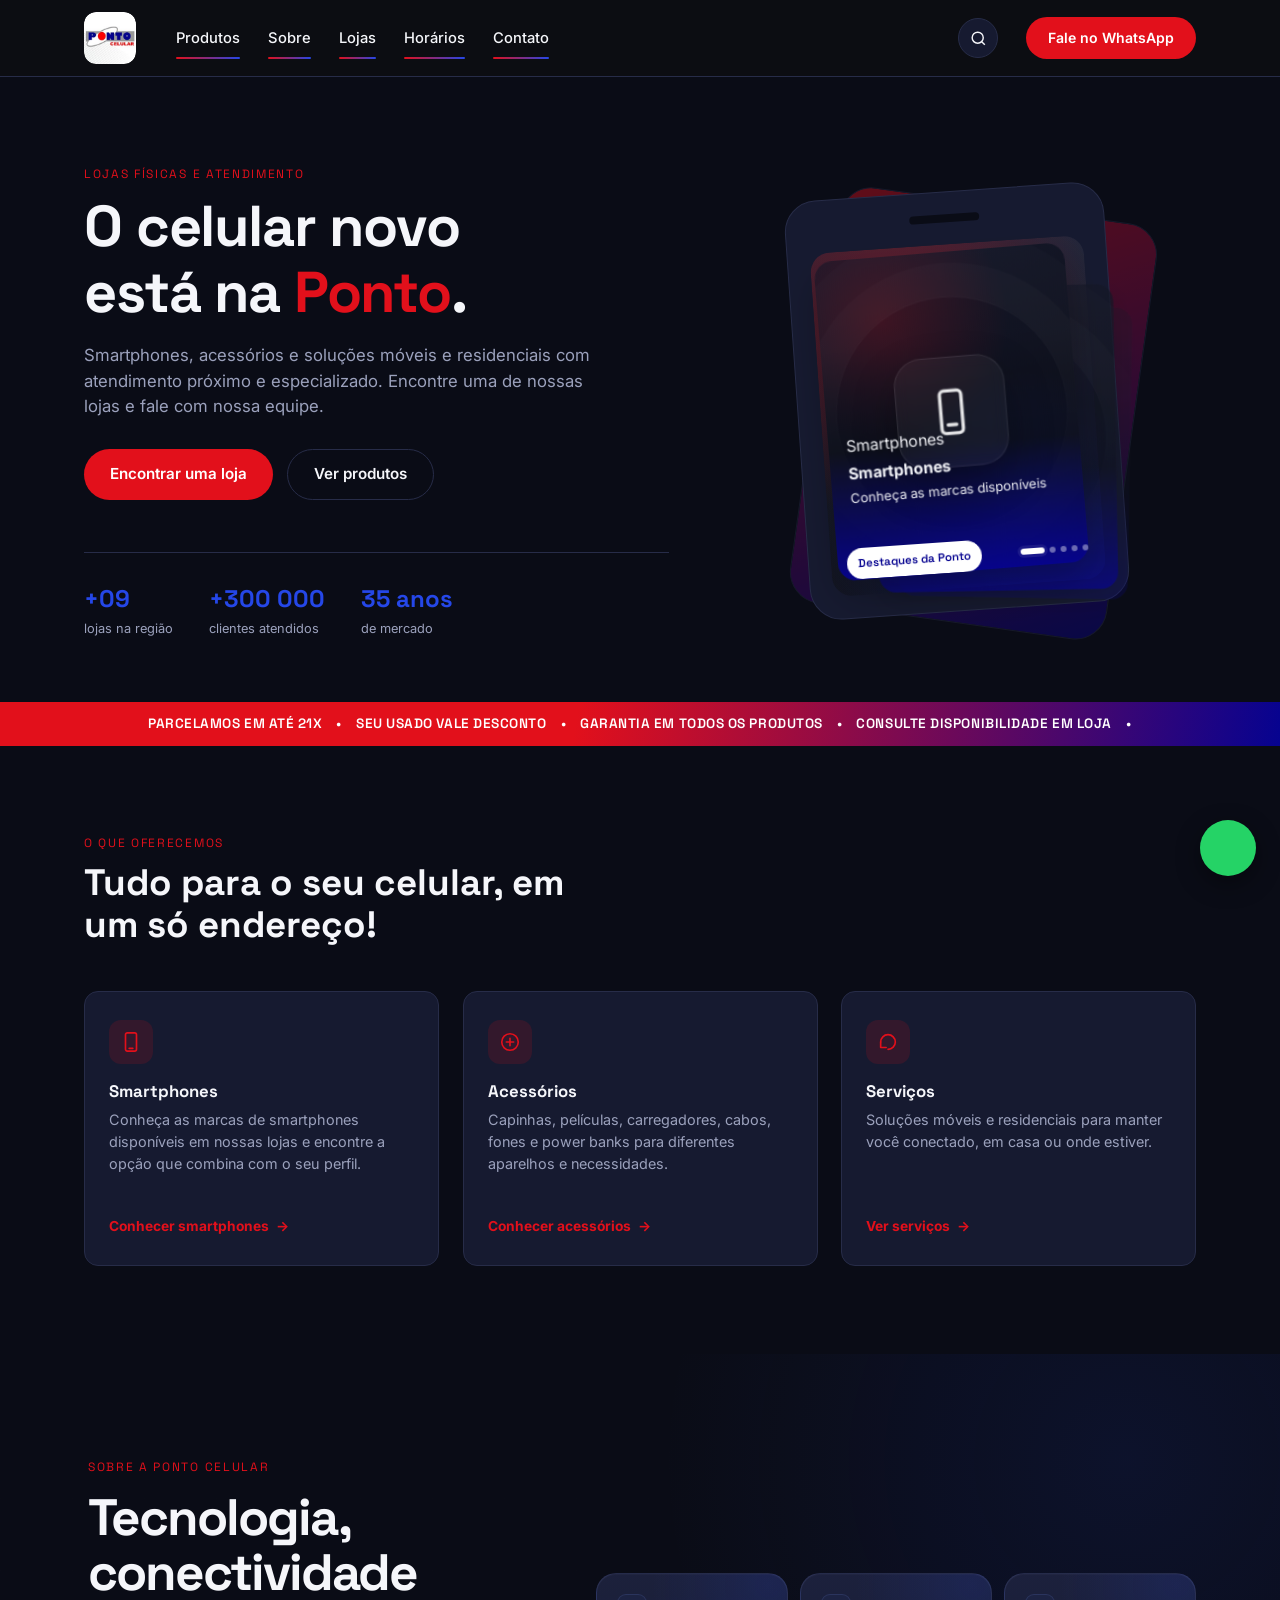
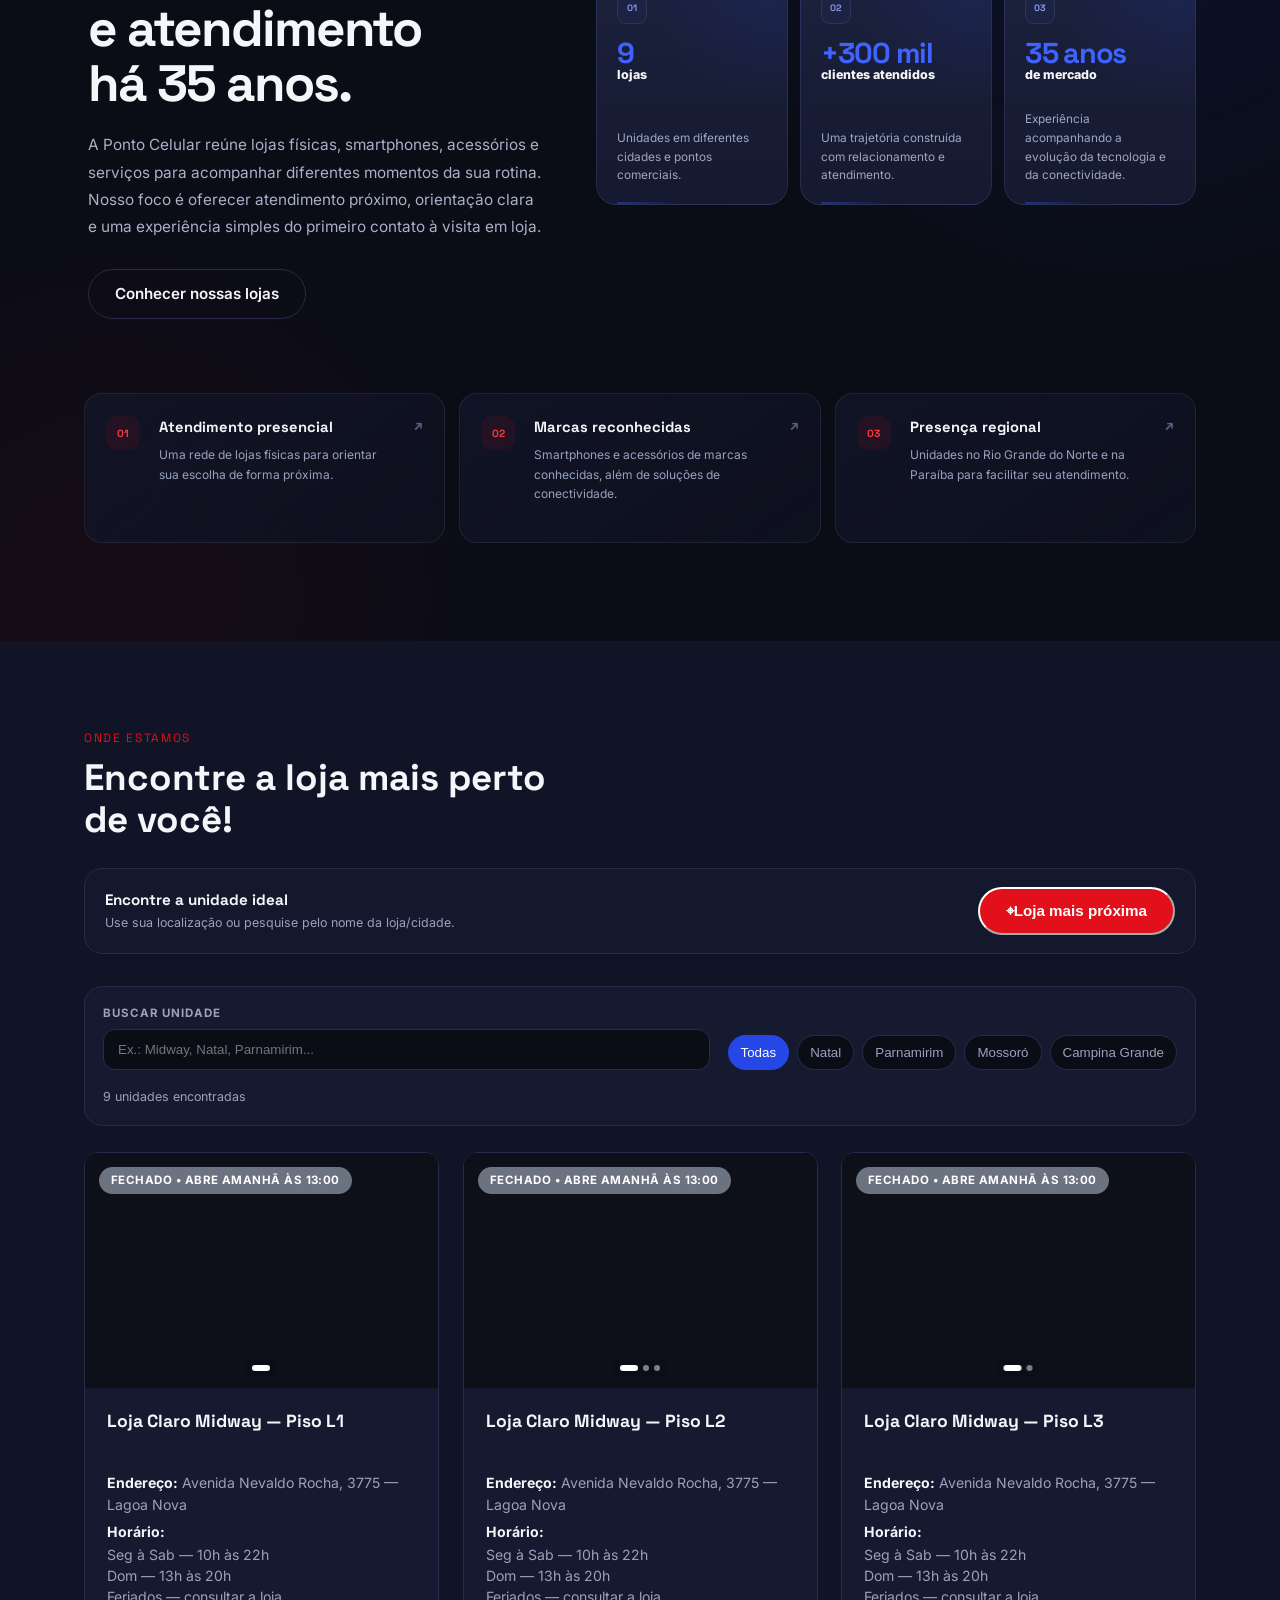
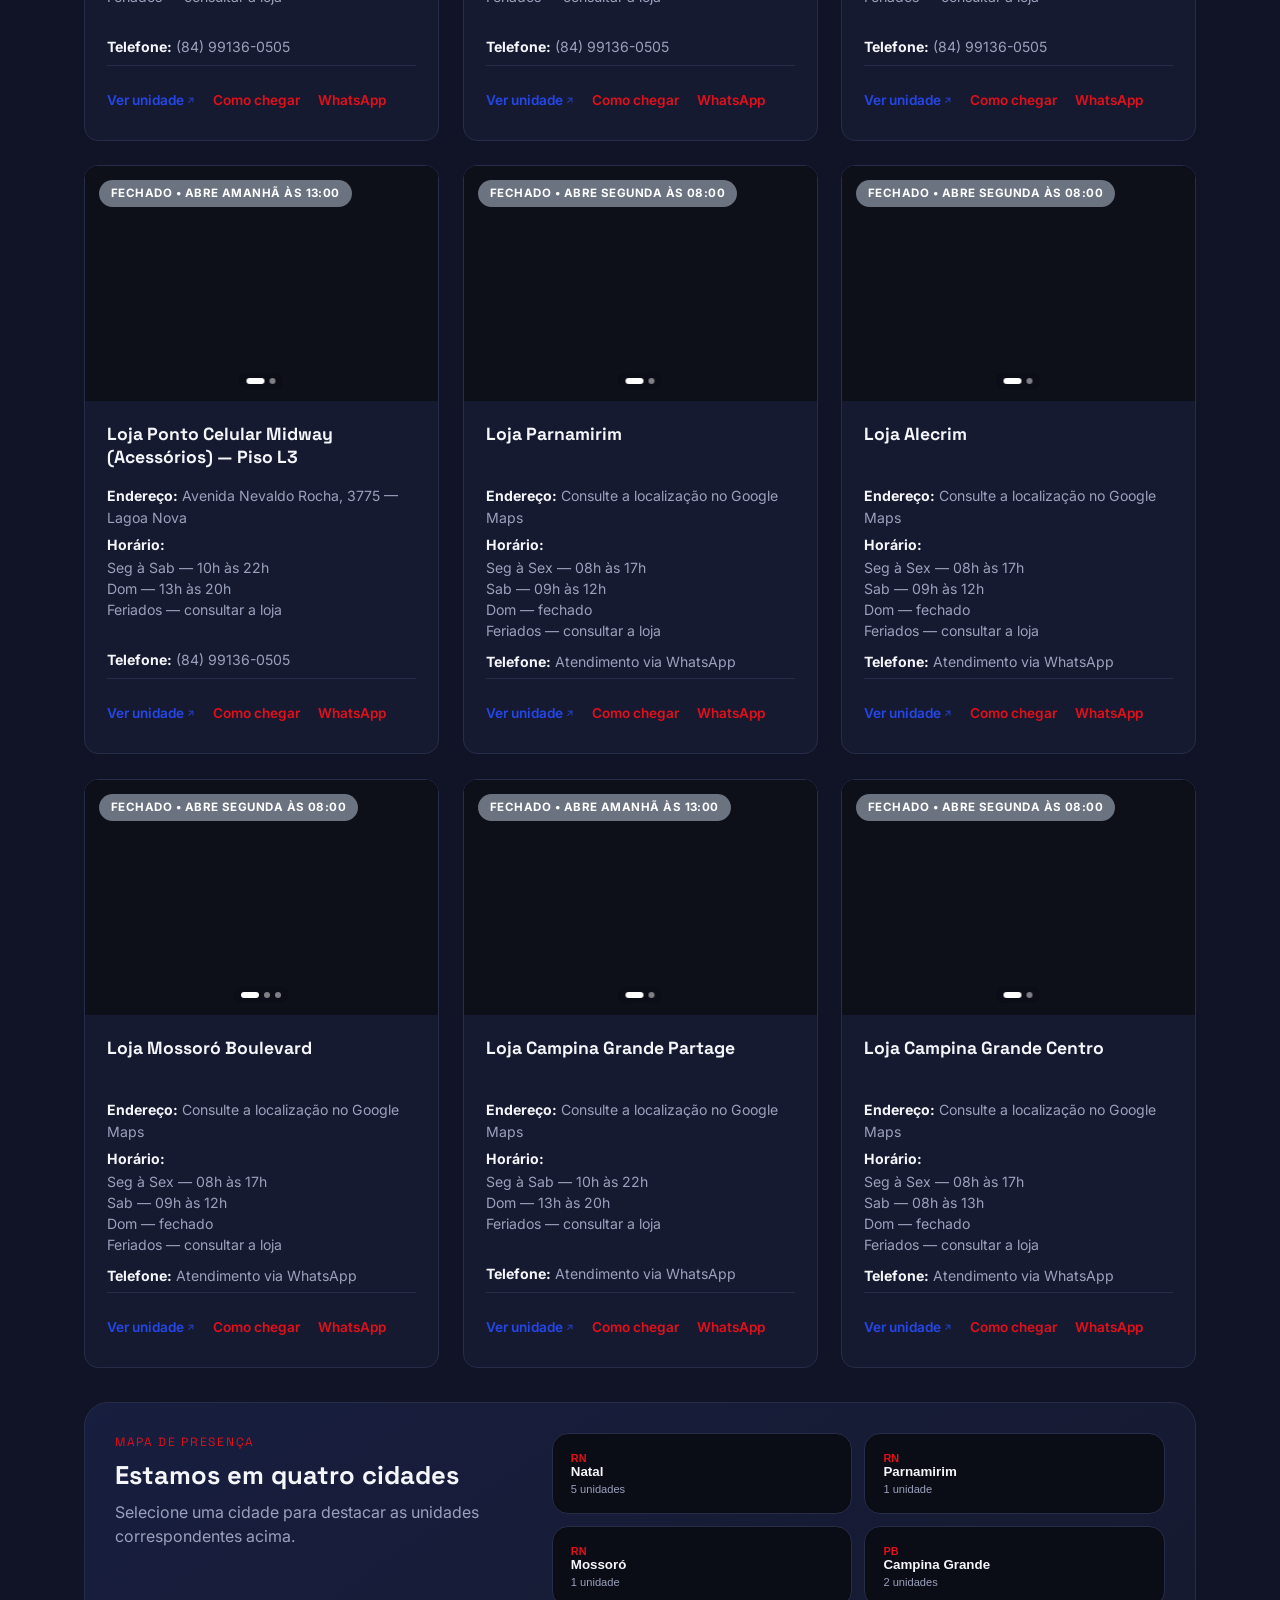
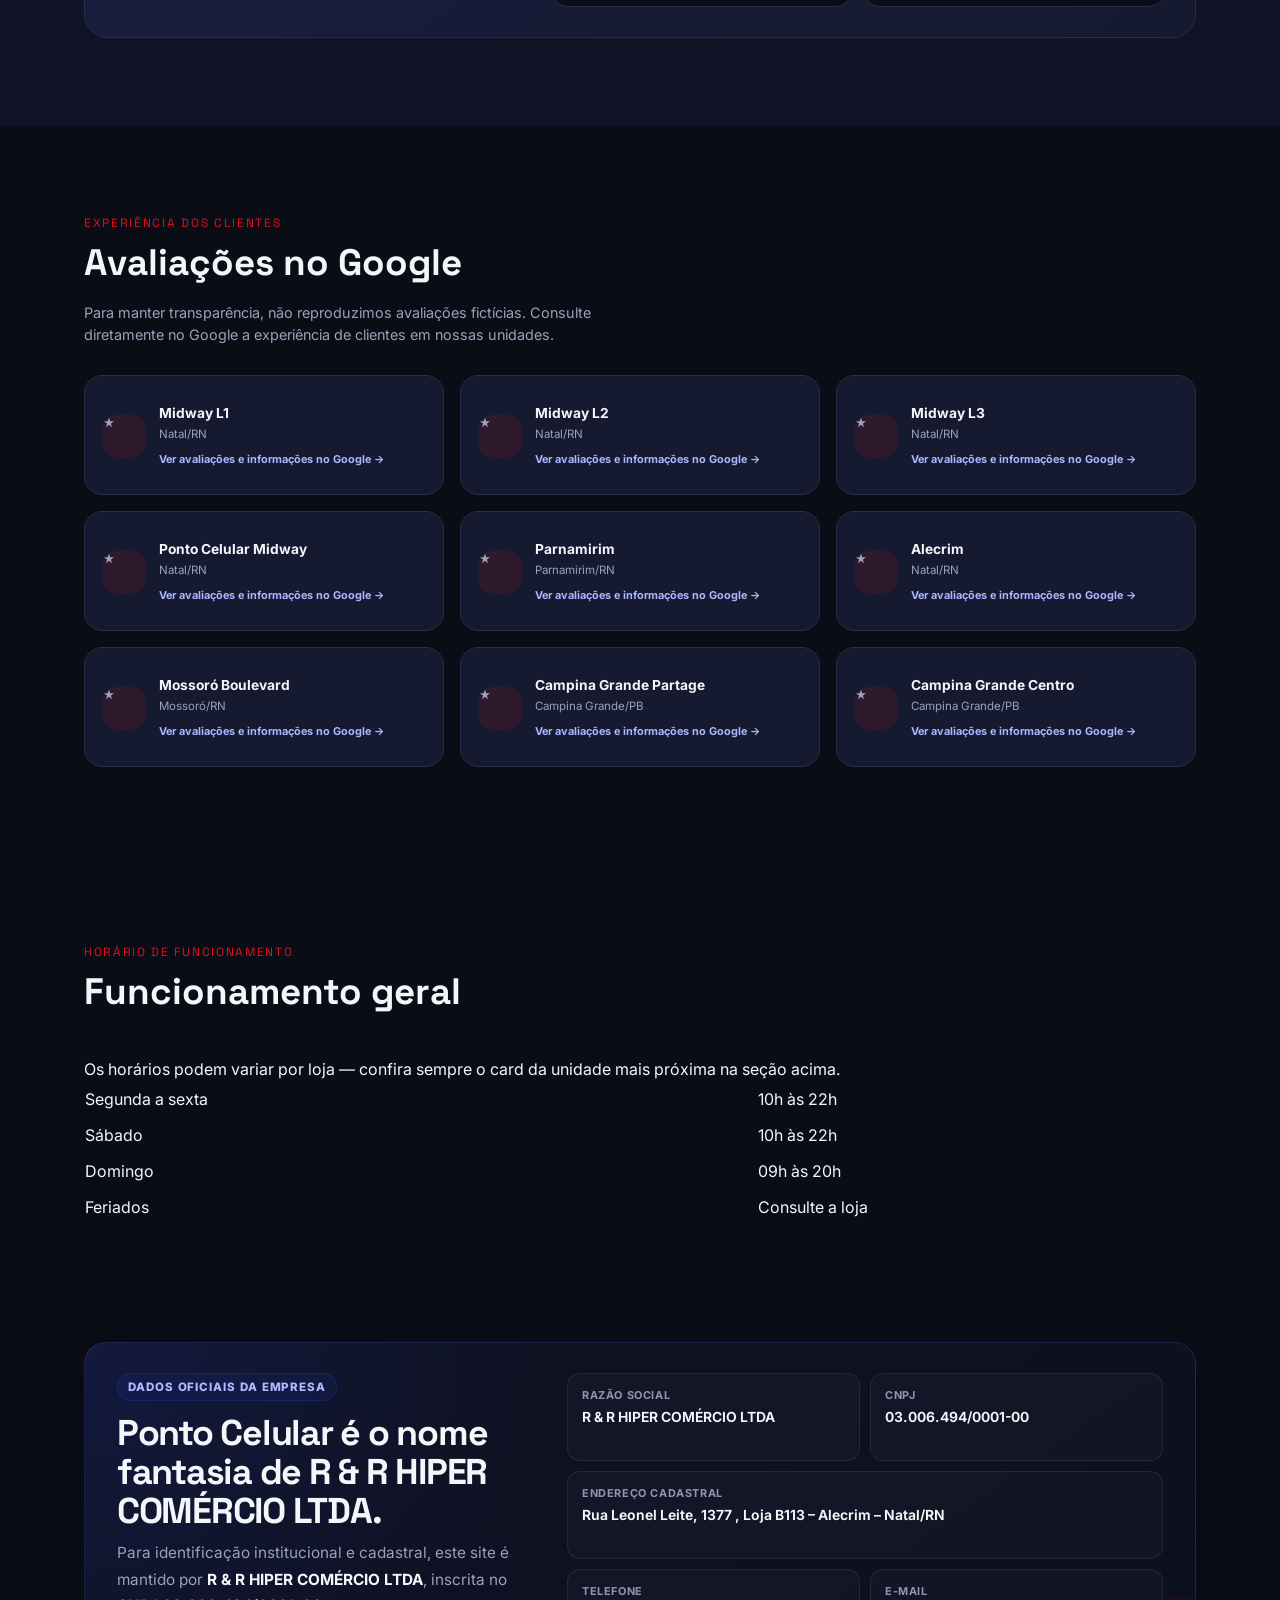
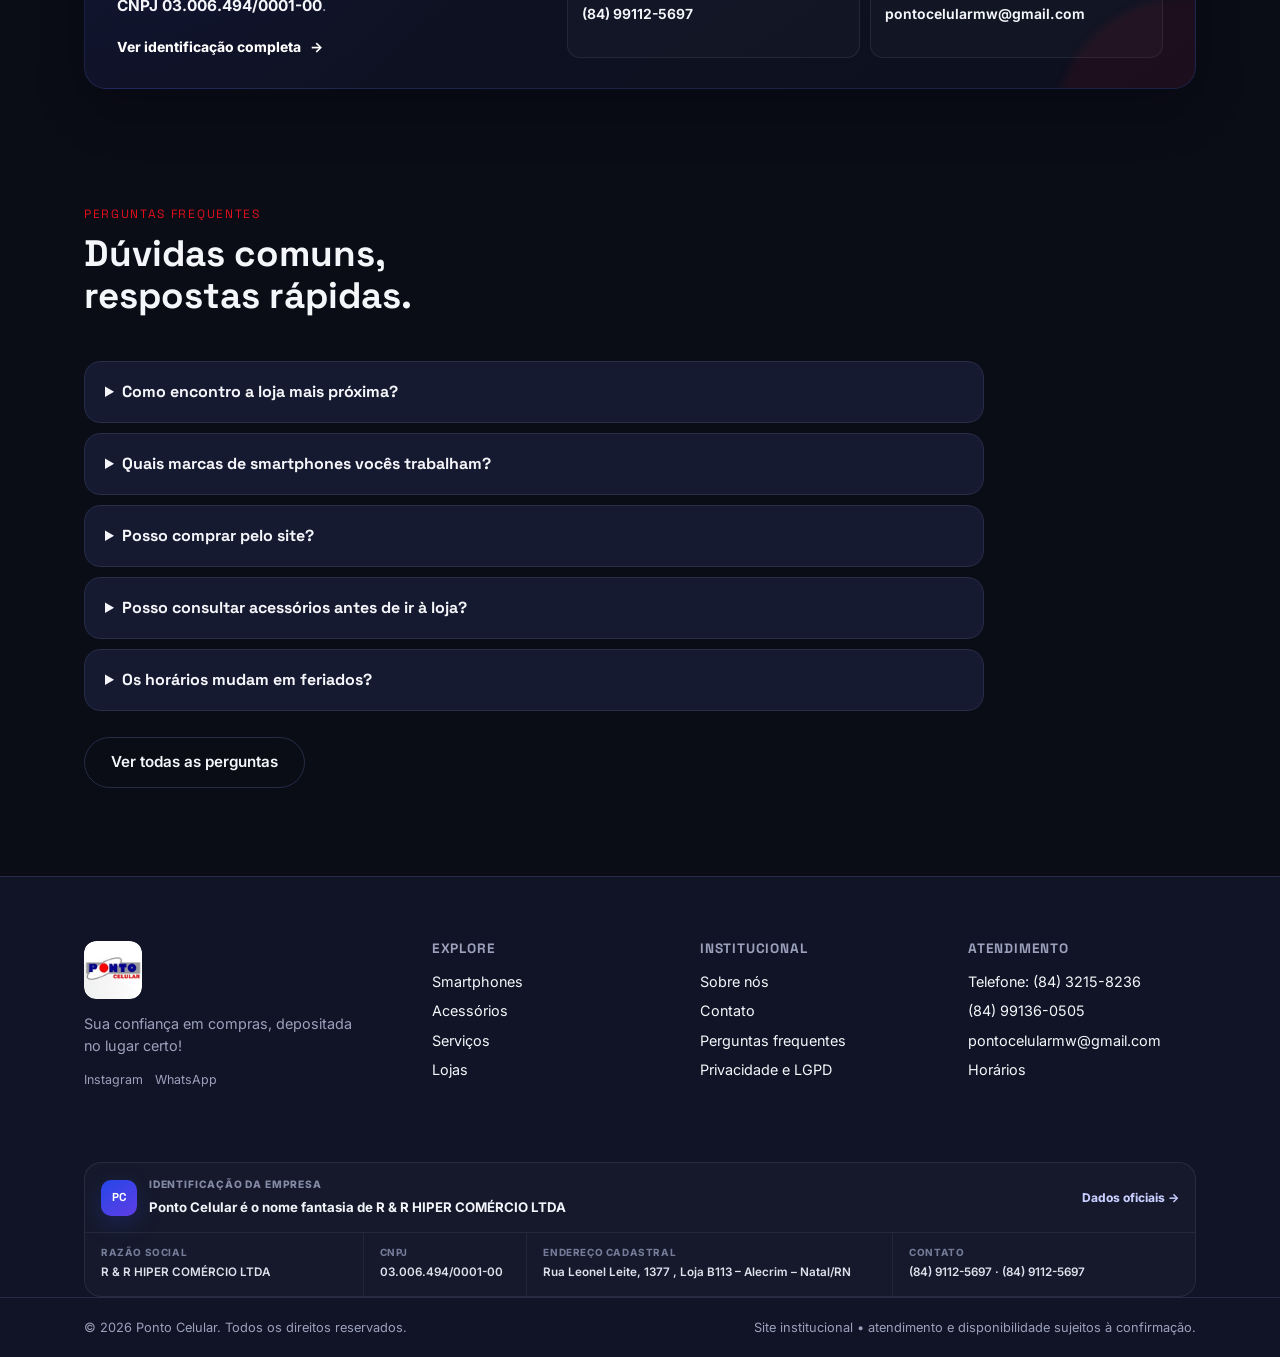
==== commit 926dc2c3: "Versao limpa do site" ====
--- a/index.html
+++ b/index.html
@@ -26,11 +26,11 @@
   "alternateName": "Ponto Celular",
   "url": "https://pontocelularmw-art.github.io/",
   "email": "mailto:pontocelularmw@gmail.com",
-  "telephone": "+55 84 3215-8236",
-  "taxID": "03.006.494/0019-39",
+  "telephone": "+55 84 9112-5697",
+  "taxID": "03.006.494/0001-00",
   "address": {
     "@type": "PostalAddress",
-    "streetAddress": "Avenida Nevaldo Rocha, 3775",
+    "streetAddress": "Rua Leonel Leite, 1377 , Loja B113 – Alecrim – Natal/RN",
     "addressLocality": "Natal",
     "addressRegion": "RN",
     "addressCountry": "BR"
@@ -45,7 +45,7 @@
     },
     {
       "@type": "ContactPoint",
-      "telephone": "+55 84 99136-0505",
+      "telephone": "+55 84 9112-5697",
       "contactType": "customer service",
       "areaServed": "BR",
       "availableLanguage": "Portuguese"
@@ -572,7 +572,7 @@
         <h2>Ponto Celular é o nome fantasia de R & R HIPER COMÉRCIO LTDA.</h2>
         <p>
           Para identificação institucional e cadastral, este site é mantido por
-          <strong>R & R HIPER COMÉRCIO LTDA</strong>, inscrita no <strong>CNPJ 03.006.494/0019-39</strong>.
+          <strong>R & R HIPER COMÉRCIO LTDA</strong>, inscrita no <strong>CNPJ 03.006.494/0001-00</strong>.
         </p>
         <a class="company-proof__link" href="dados-empresa.html">
           Ver identificação completa <span aria-hidden="true">→</span>
@@ -587,17 +587,17 @@
 
         <div class="company-proof__fact">
           <span>CNPJ</span>
-          <strong>03.006.494/0019-39</strong>
+          <strong>03.006.494/0001-00</strong>
         </div>
 
         <div class="company-proof__fact company-proof__fact--wide">
           <span>Endereço cadastral</span>
-          <strong>Avenida Nevaldo Rocha, 3775 – Lagoa Seca – Natal/RN</strong>
+          <strong>Rua Leonel Leite, 1377 , Loja B113 – Alecrim – Natal/RN</strong>
         </div>
 
         <div class="company-proof__fact">
           <span>Telefone</span>
-          <strong><a href="tel:+558432158236">(84) 3215-8236</a></strong>
+          <strong><a href="tel:+5584991125697">(84) 99112-5697</a></strong>
         </div>
 
         <div class="company-proof__fact">
@@ -631,21 +631,20 @@
     </div>
     <div>
       <span>CNPJ</span>
-      <strong>03.006.494/0019-39</strong>
+      <strong>03.006.494/0001-00</strong>
     </div>
     <div>
       <span>Endereço cadastral</span>
-      <strong>Avenida Nevaldo Rocha, 3775 – Lagoa Seca – Natal/RN</strong>
+      <strong>Rua Leonel Leite, 1377 , Loja B113 – Alecrim – Natal/RN</strong>
     </div>
     <div>
       <span>Contato</span>
-      <strong><a href="tel:+558432158236">(84) 3215-8236</a> · <a href="https://wa.me/5584991360505" target="_blank" rel="noopener">(84) 99136-0505</a></strong>
+      <strong><a href="tel:+558491125697">(84) 9112-5697</a> · <a href="https://wa.me/558491125697" target="_blank" rel="noopener">(84) 9112-5697</a></strong>
     </div>
   </div>
 </div></div><div class="footer__bottom"><div class="container footer__bottom-inner"><p>© <span id="ano"></span> Ponto Celular. Todos os direitos reservados.</p><p>Site institucional • atendimento e disponibilidade sujeitos à confirmação.</p></div></div></footer>
 <!-- ===================== WHATSAPP FLUTUANTE ===================== -->
-<a aria-label="Falar no WhatsApp" class="whatsapp-float" data-track="whatsapp" data-track-label="atendimento" href="https://wa.me/5584991360505?text=Ol%C3%A1%21%20Acessei%20a%20p%C3%A1gina%20de%20atendimento%20no%20site%20da%20Ponto%20Celular%20e%20gostaria%20de%20atendimento." rel="noopener" target="_blank">
-<svg viewbox="0 0 24 24">
+<a aria-label="Falar no WhatsApp" class="whatsapp-float" data-track="whatsapp" data-track-label="atendimento" href="https://wa.me/558491125697?text=Ol%C3%A1%21%20Acessei%20a%20p%C3%A1gina%20de%20atendimento%20no%20site%20da%20Ponto%20Celular%20e%20gostaria%20de%20atendimento." rel="noopener" target="_blank">
 <path d="M12 2a10 10 0 0 0-8.6 15L2 22l5.2-1.4A10 10 0 1 0 12 2z"></path>
 <path d="M8.5 8.5c0-.3.3-.5.6-.5h1c.3 0 .5.1.6.4l.6 1.6c.1.2 0 .5-.1.6l-.6.7c.4.9 1.1 1.6 2 2l.7-.6c.2-.1.4-.2.6-.1l1.6.6c.3.1.4.3.4.6v1c0 .3-.2.6-.5.6-3.3.3-6.6-3-6.9-6.9z"></path>
 </svg>
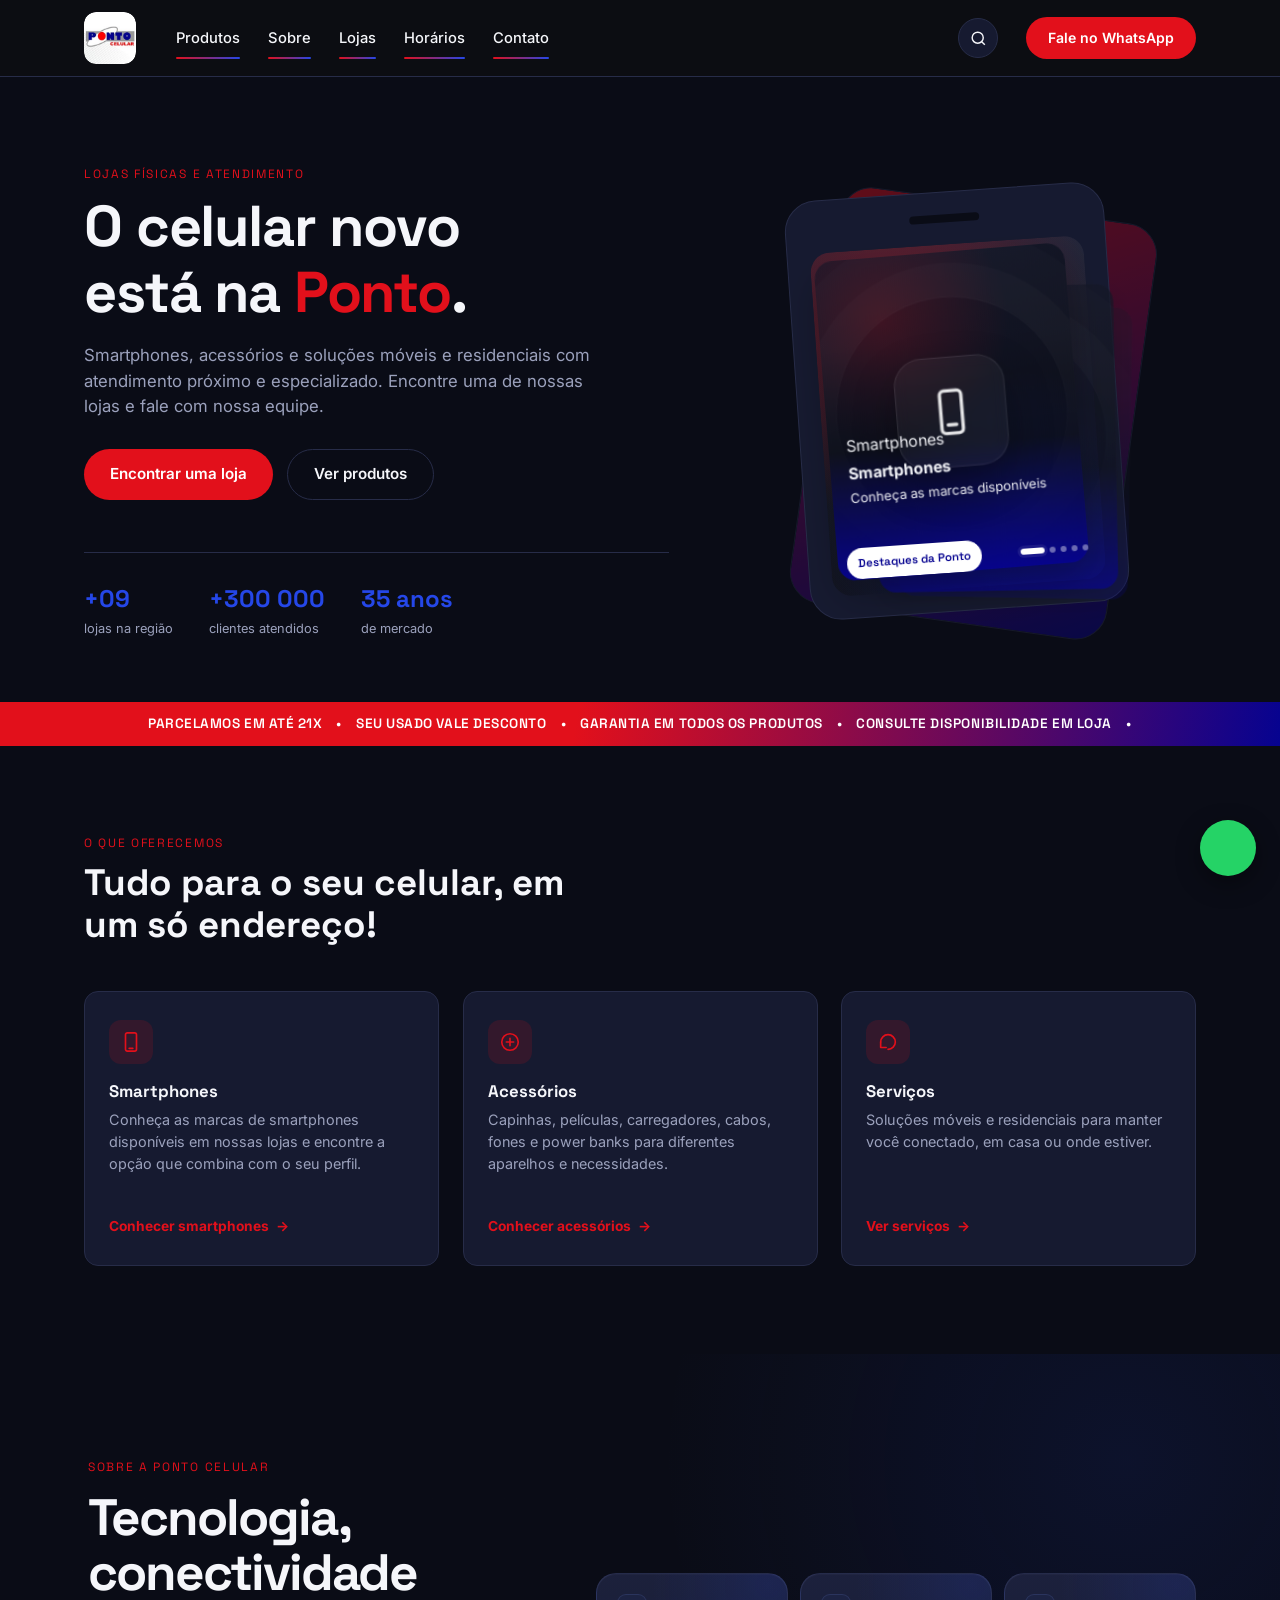
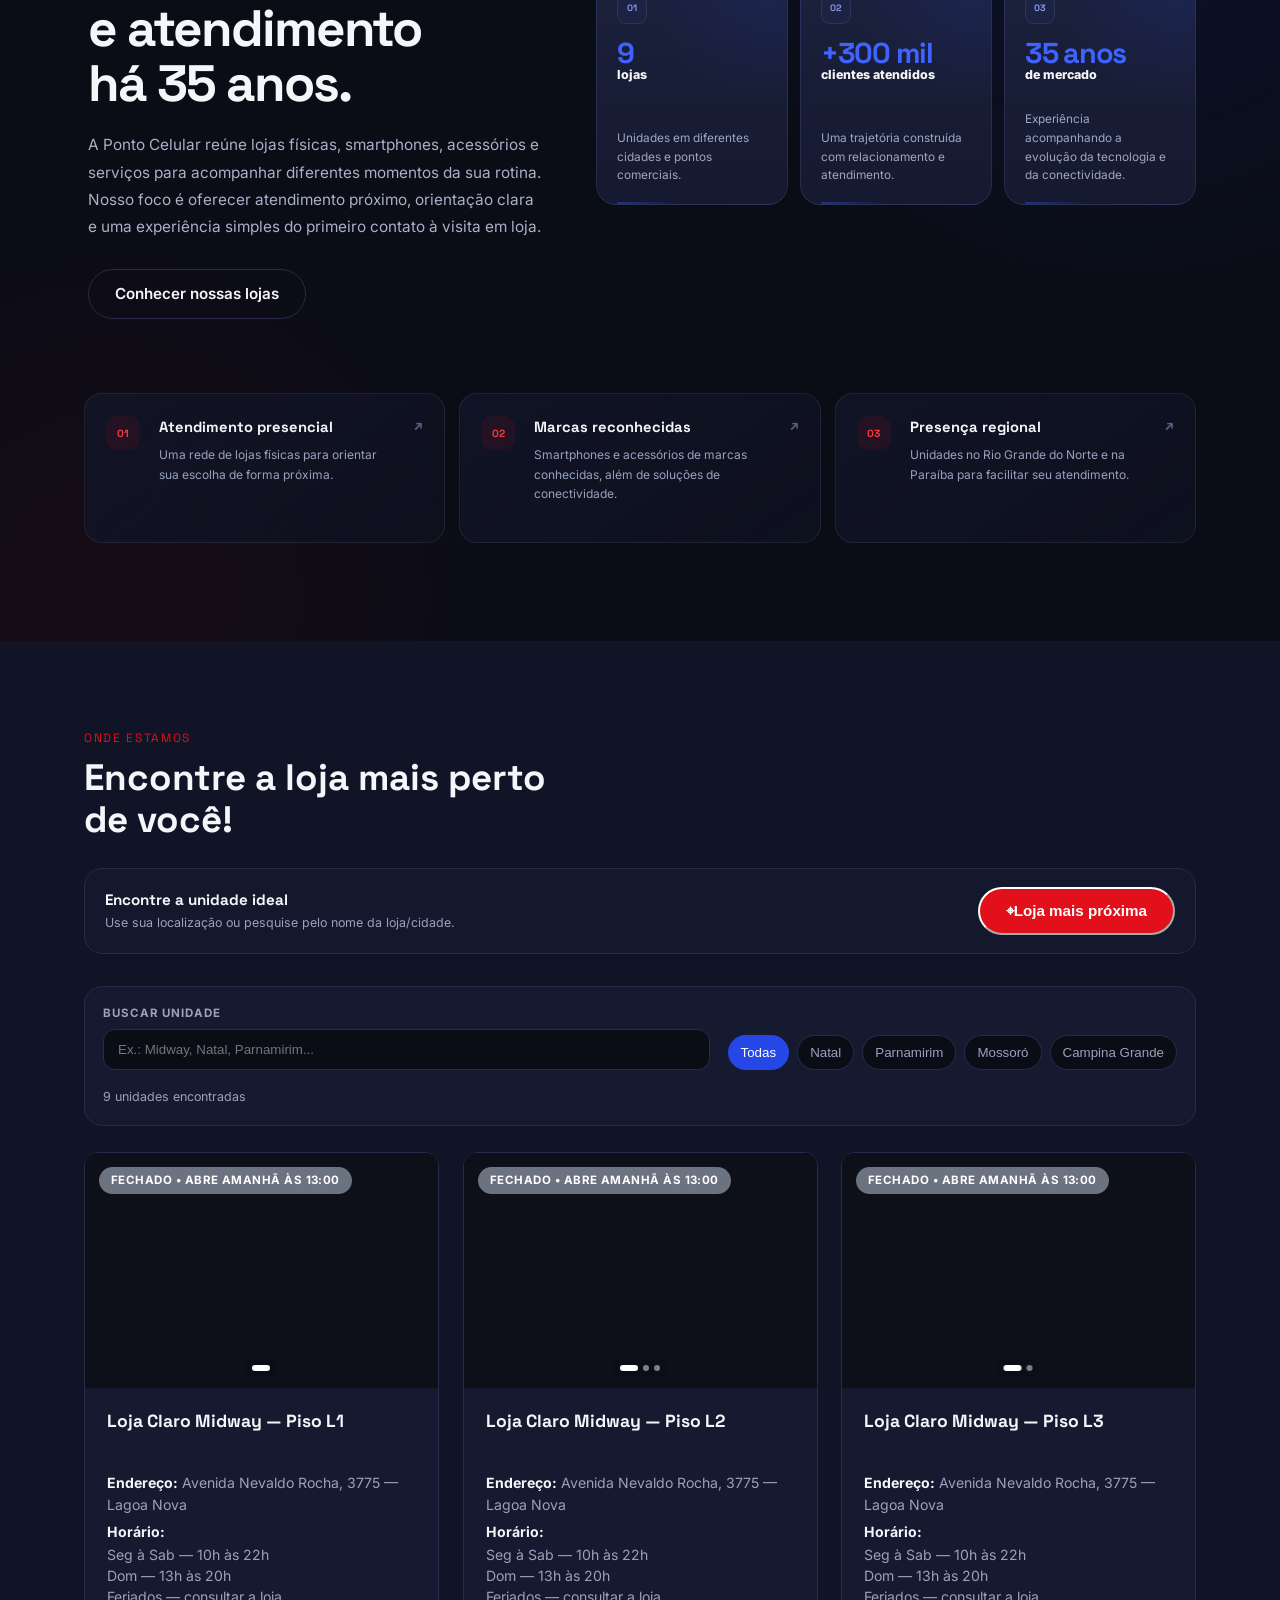
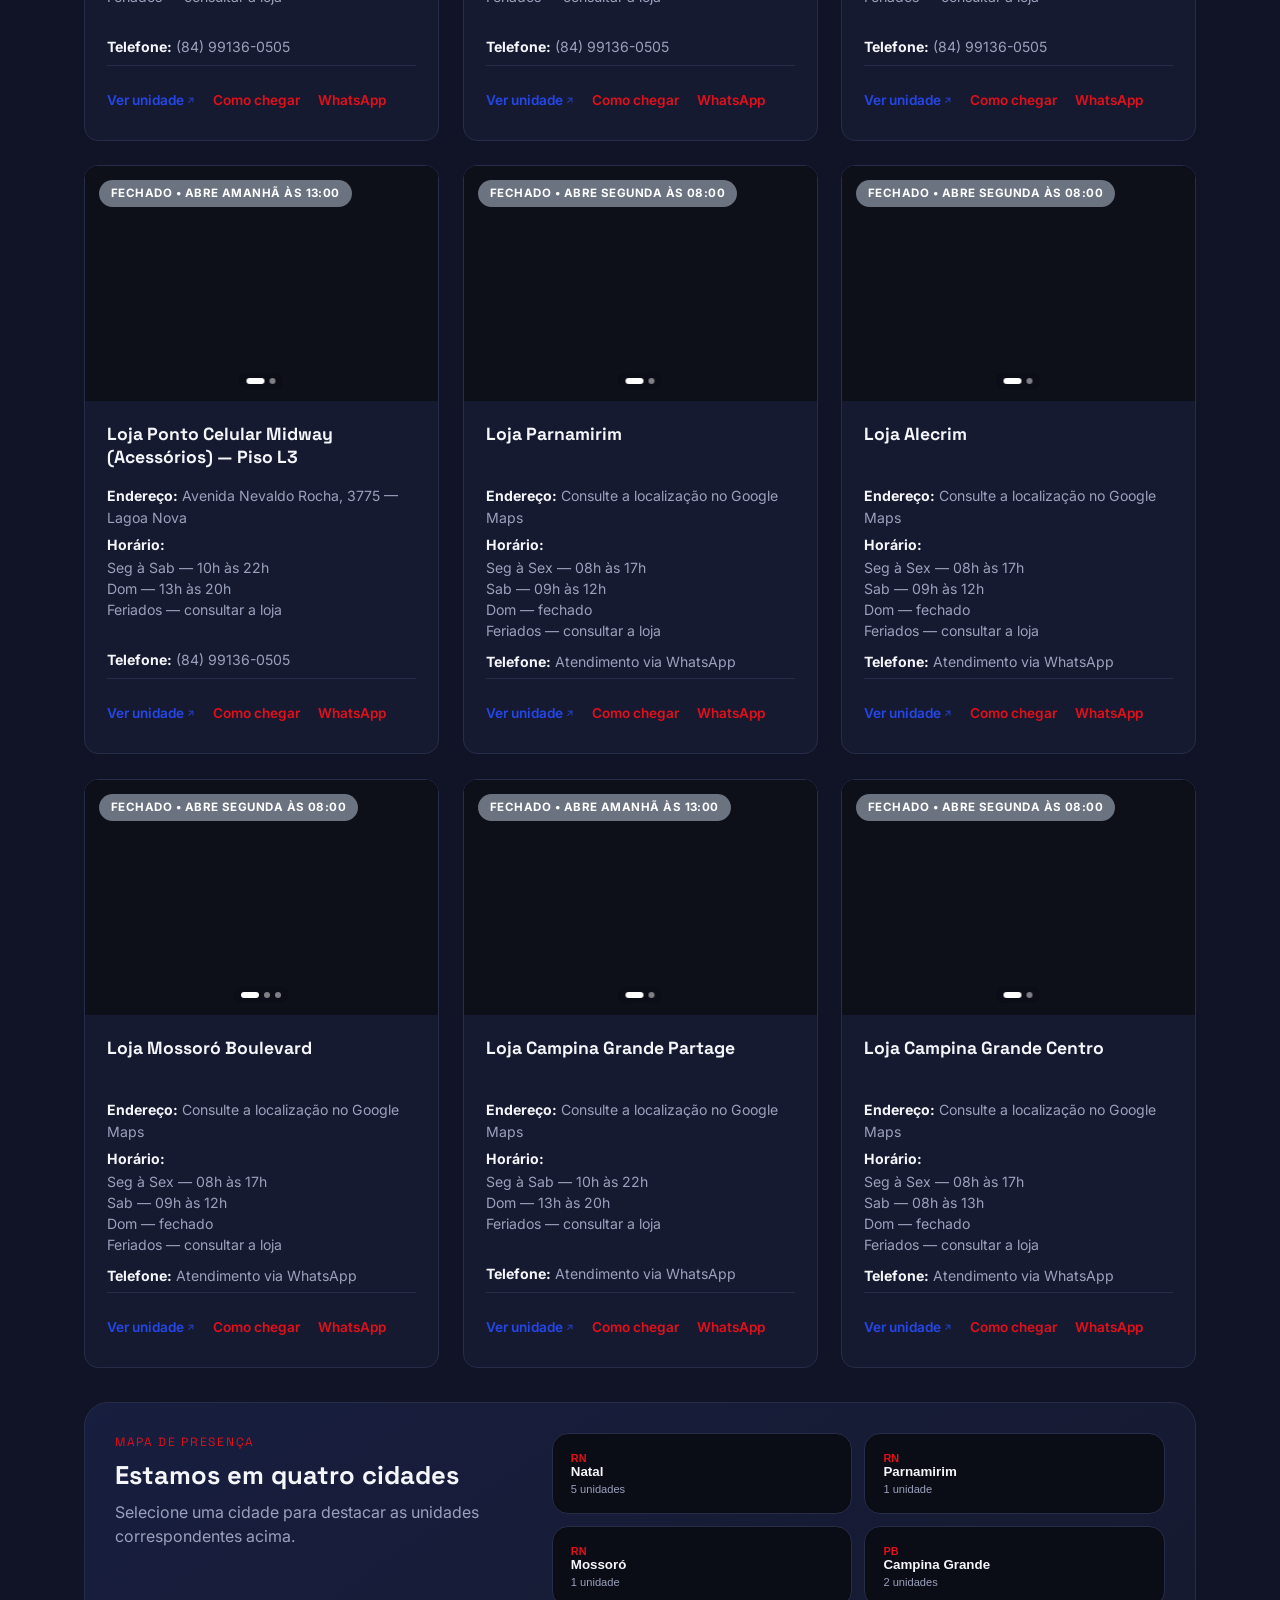
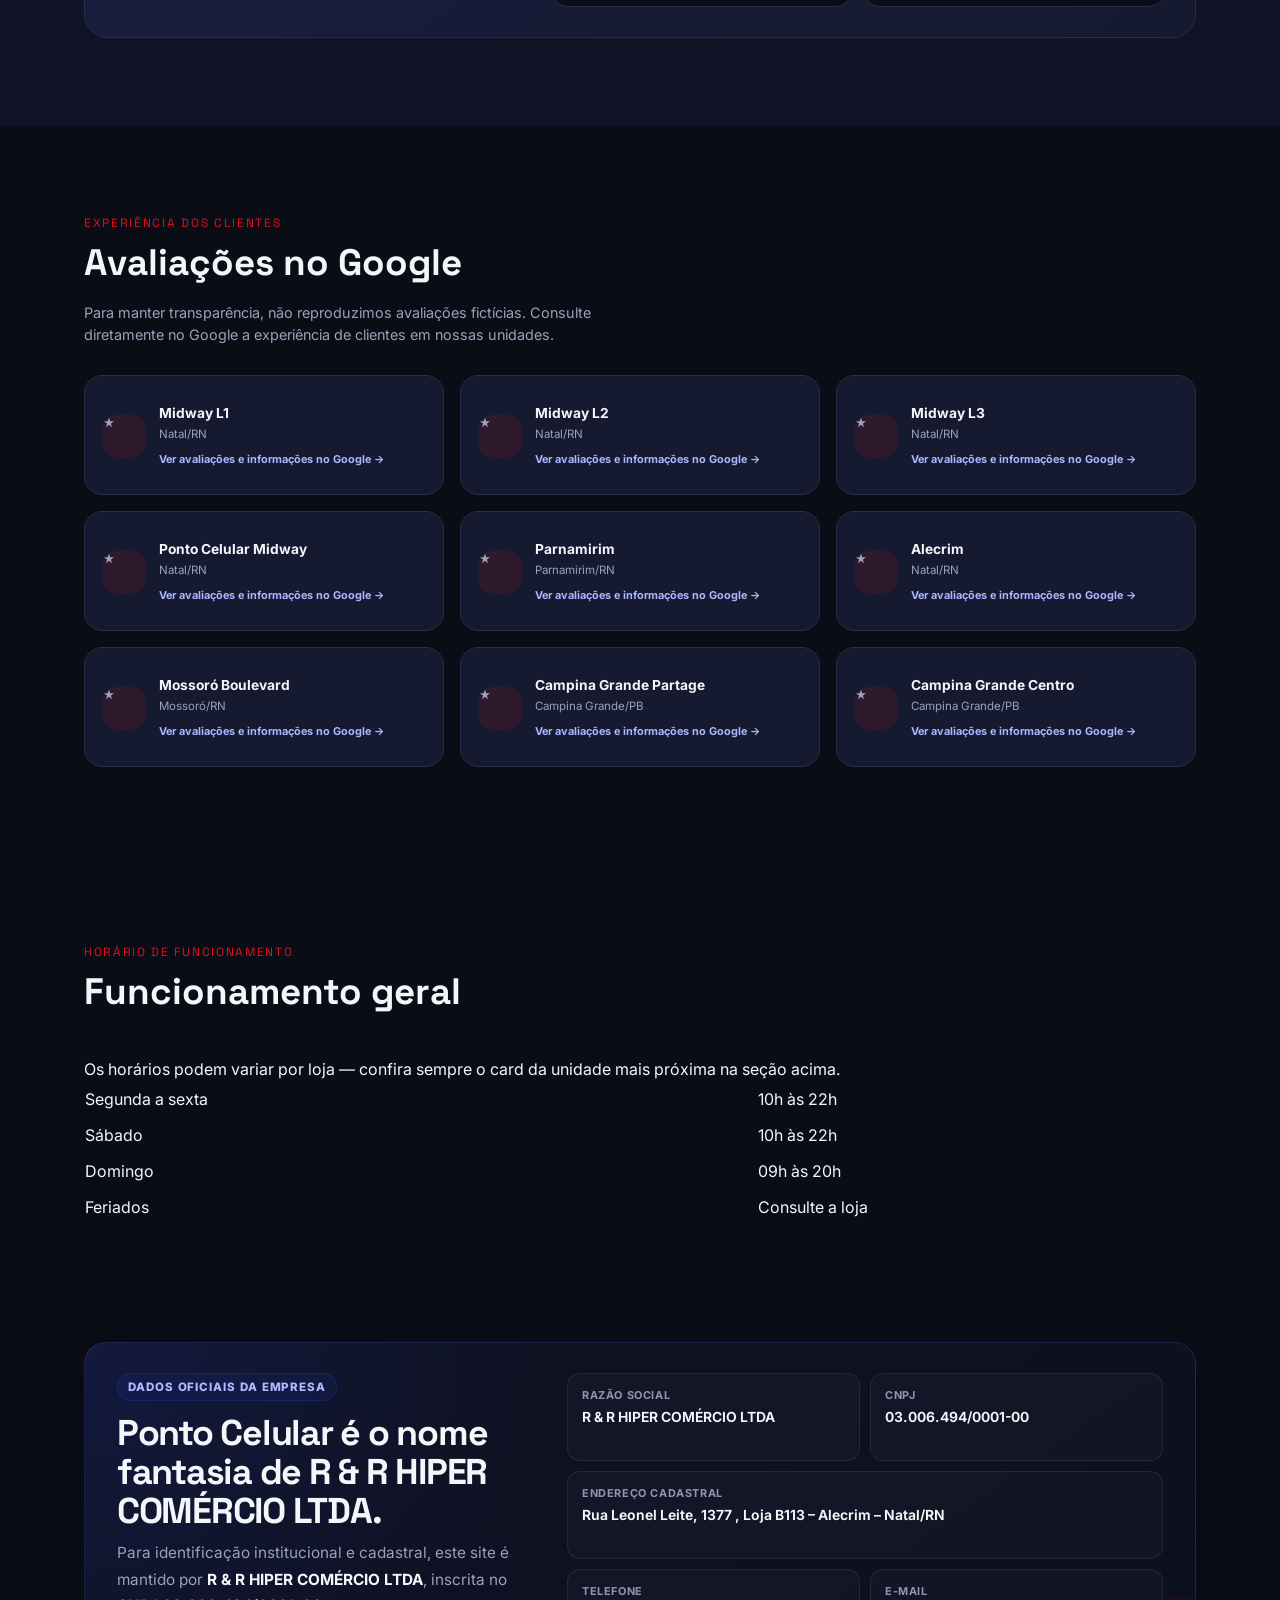
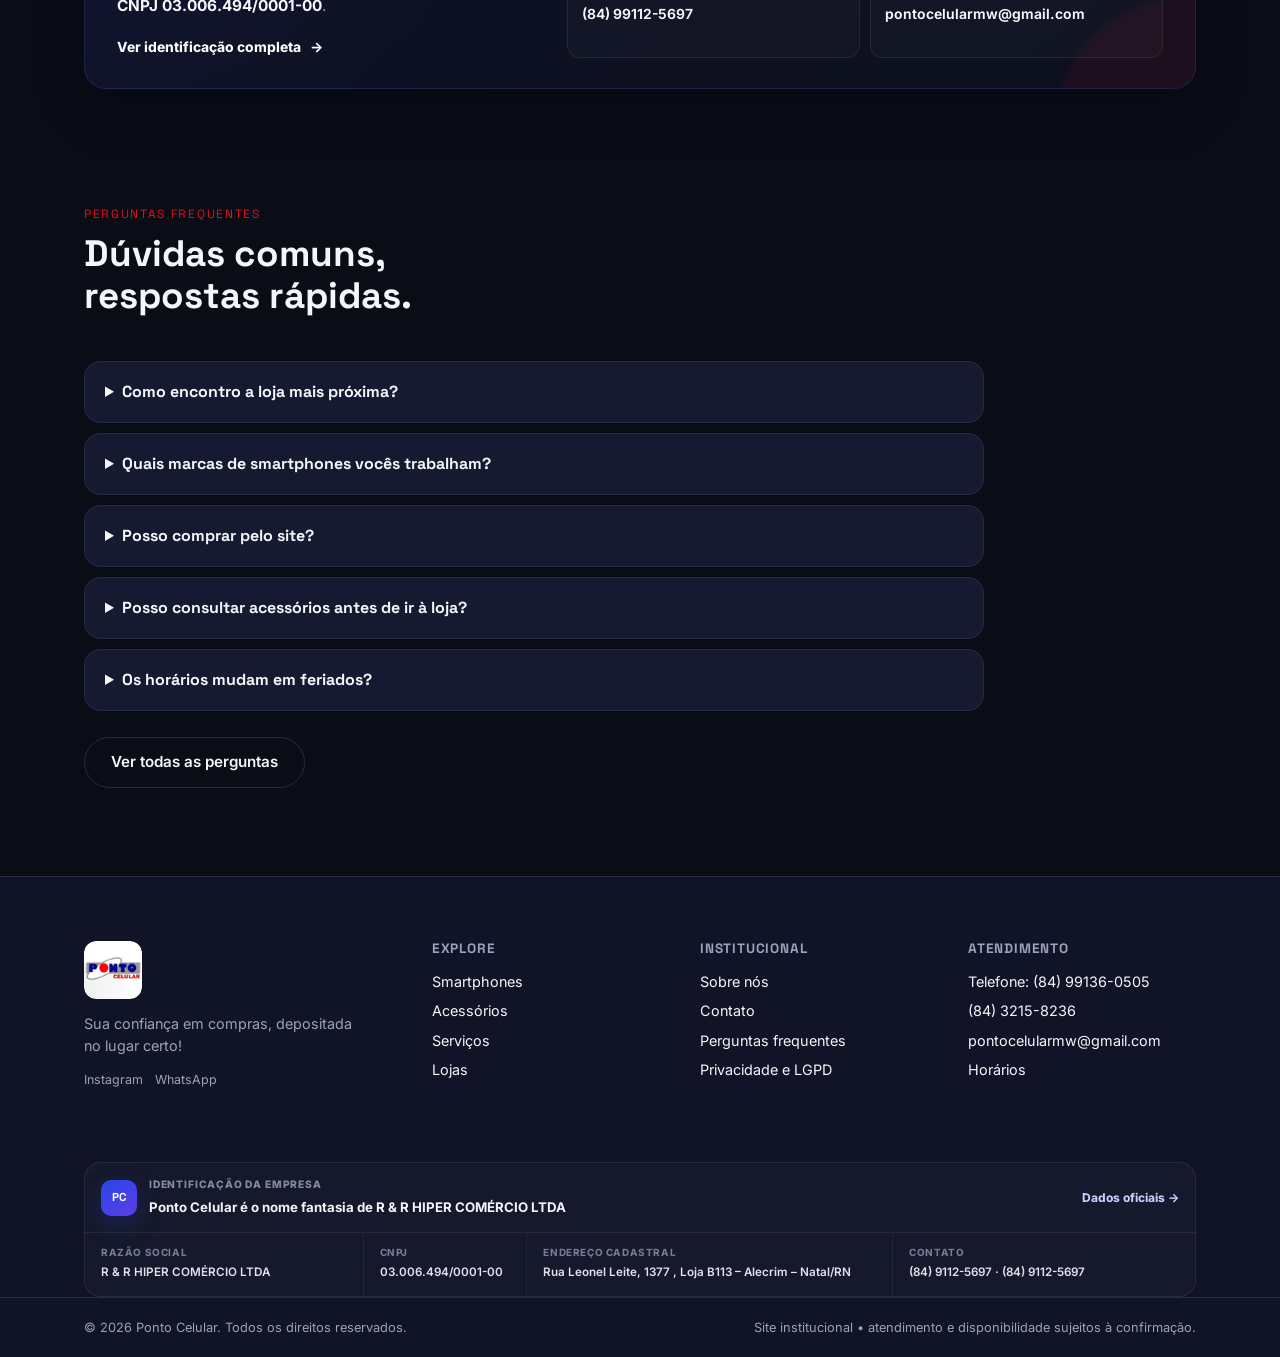
==== commit 163b4770: "Atualiza o site" ====
--- a/index.html
+++ b/index.html
@@ -38,7 +38,7 @@
   "contactPoint": [
     {
       "@type": "ContactPoint",
-      "telephone": "+55 84 3215-8236",
+      "telephone": "+55 84 9136-0505",
       "contactType": "customer service",
       "areaServed": "BR",
       "availableLanguage": "Portuguese"
@@ -613,7 +613,7 @@
 <div class="footer__brand"><a class="logo logo--footer" href="index.html"><span class="logo__badge"><img alt="Ponto Celular" src="/imagens/logo-ponto-celular.jpg"/></span></a><p>Sua confiança em compras, depositada no lugar certo!</p><div class="footer__social"><a href="https://www.instagram.com/ponto_lojasclaro/" rel="noopener noreferrer" target="_blank">Instagram</a><a href="https://wa.me/5584991360505" rel="noopener" target="_blank">WhatsApp</a></div></div>
 <div class="footer__col"><h4>Explore</h4><p><a href="smartphones.html">Smartphones</a></p><p><a href="acessorios.html">Acessórios</a></p><p><a href="servicos.html">Serviços</a></p><p><a href="index.html#lojas">Lojas</a></p></div>
 <div class="footer__col"><h4>Institucional</h4><p><a href="sobre.html">Sobre nós</a></p><p><a href="contato.html">Contato</a></p><p><a href="faq.html">Perguntas frequentes</a></p><p><a href="privacidade.html">Privacidade e LGPD</a></p></div>
-<div class="footer__col"><h4>Atendimento</h4><p>Telefone: <a href="tel:+558432158236">(84) 3215-8236</a></p><p>(84) 99136-0505</p><p>pontocelularmw@gmail.com</p><p><a href="index.html#horarios">Horários</a></p><button class="footer-install" data-install-app="" hidden="" type="button">Instalar site no celular</button></div>
+<div class="footer__col"><h4>Atendimento</h4><p>Telefone: <a href="tel:+5584991125697">(84) 99136-0505</a></p><p>(84) 3215-8236</p><p>pontocelularmw@gmail.com</p><p><a href="index.html#horarios">Horários</a></p><button class="footer-install" data-install-app="" hidden="" type="button">Instalar site no celular</button></div>
 </div><div class="container"><div class="footer-company">
   <div class="footer-company__head">
     <span class="footer-company__icon" aria-hidden="true">PC</span>
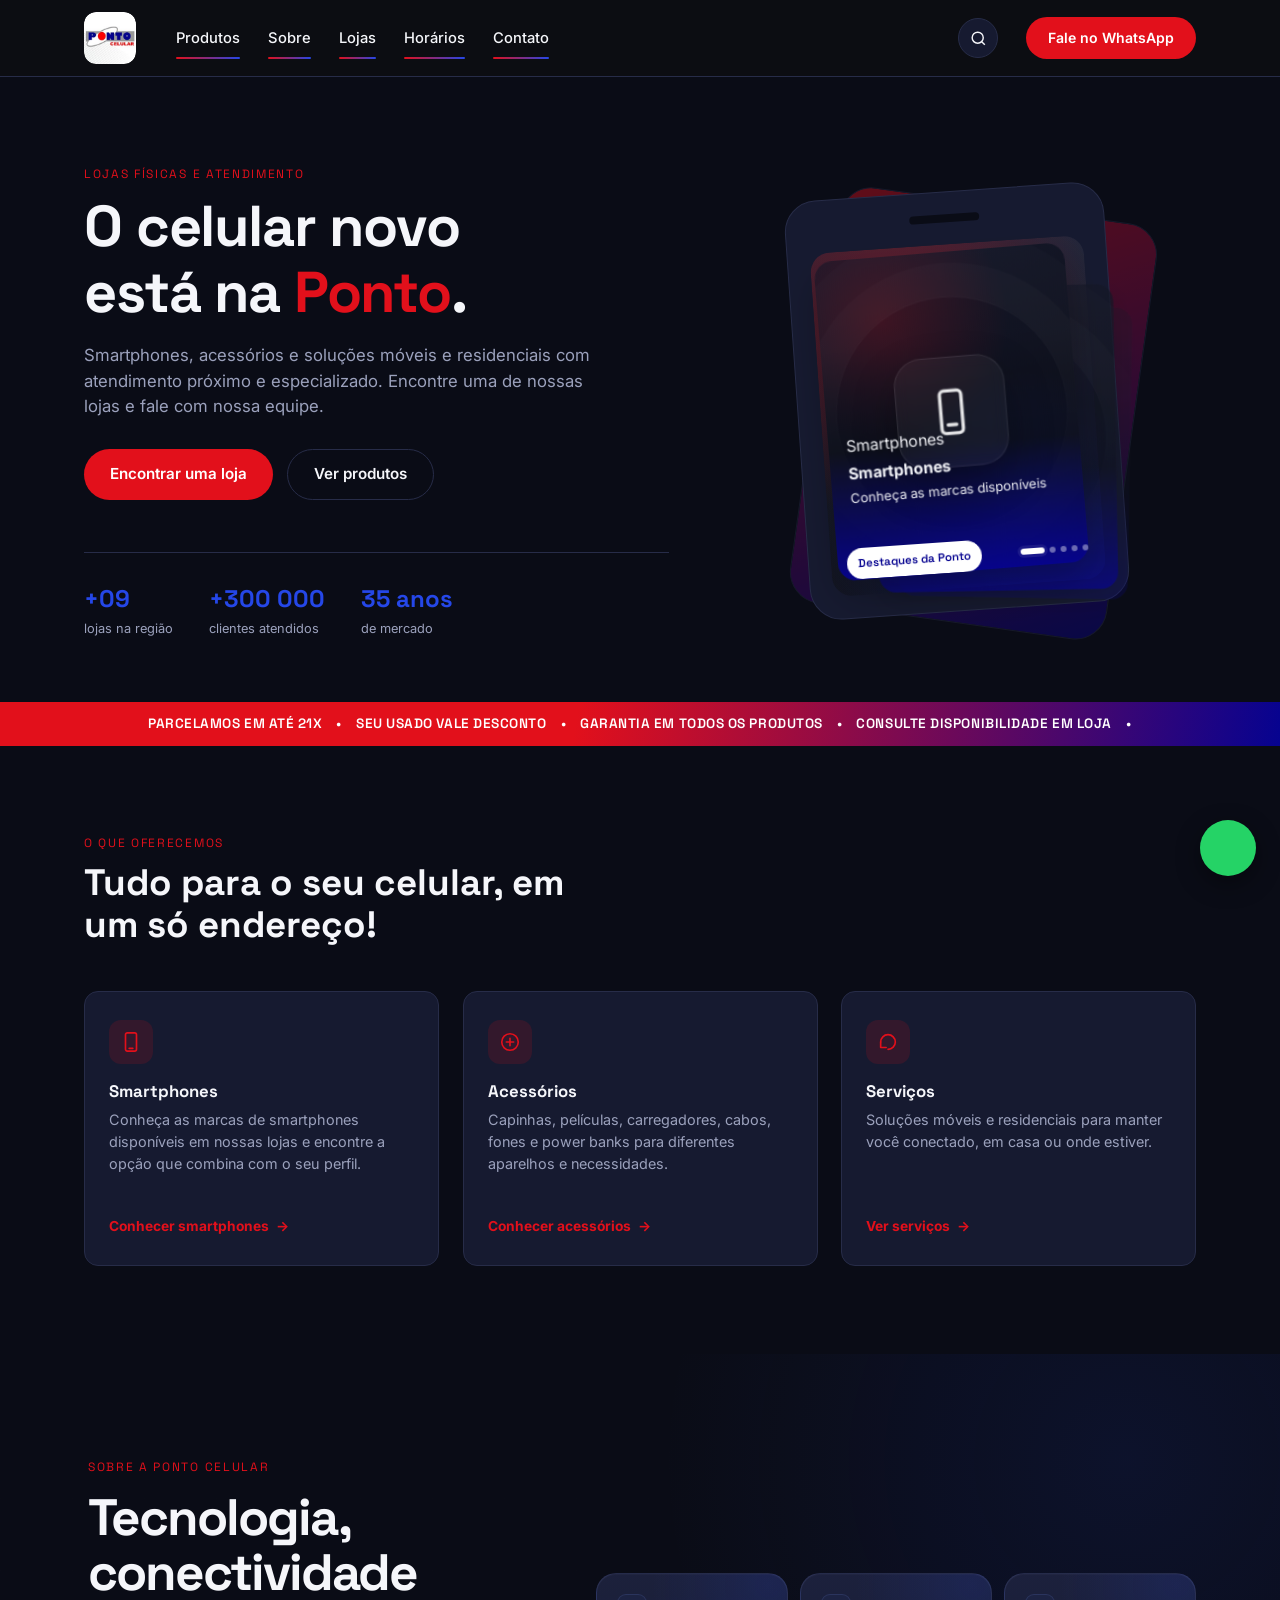
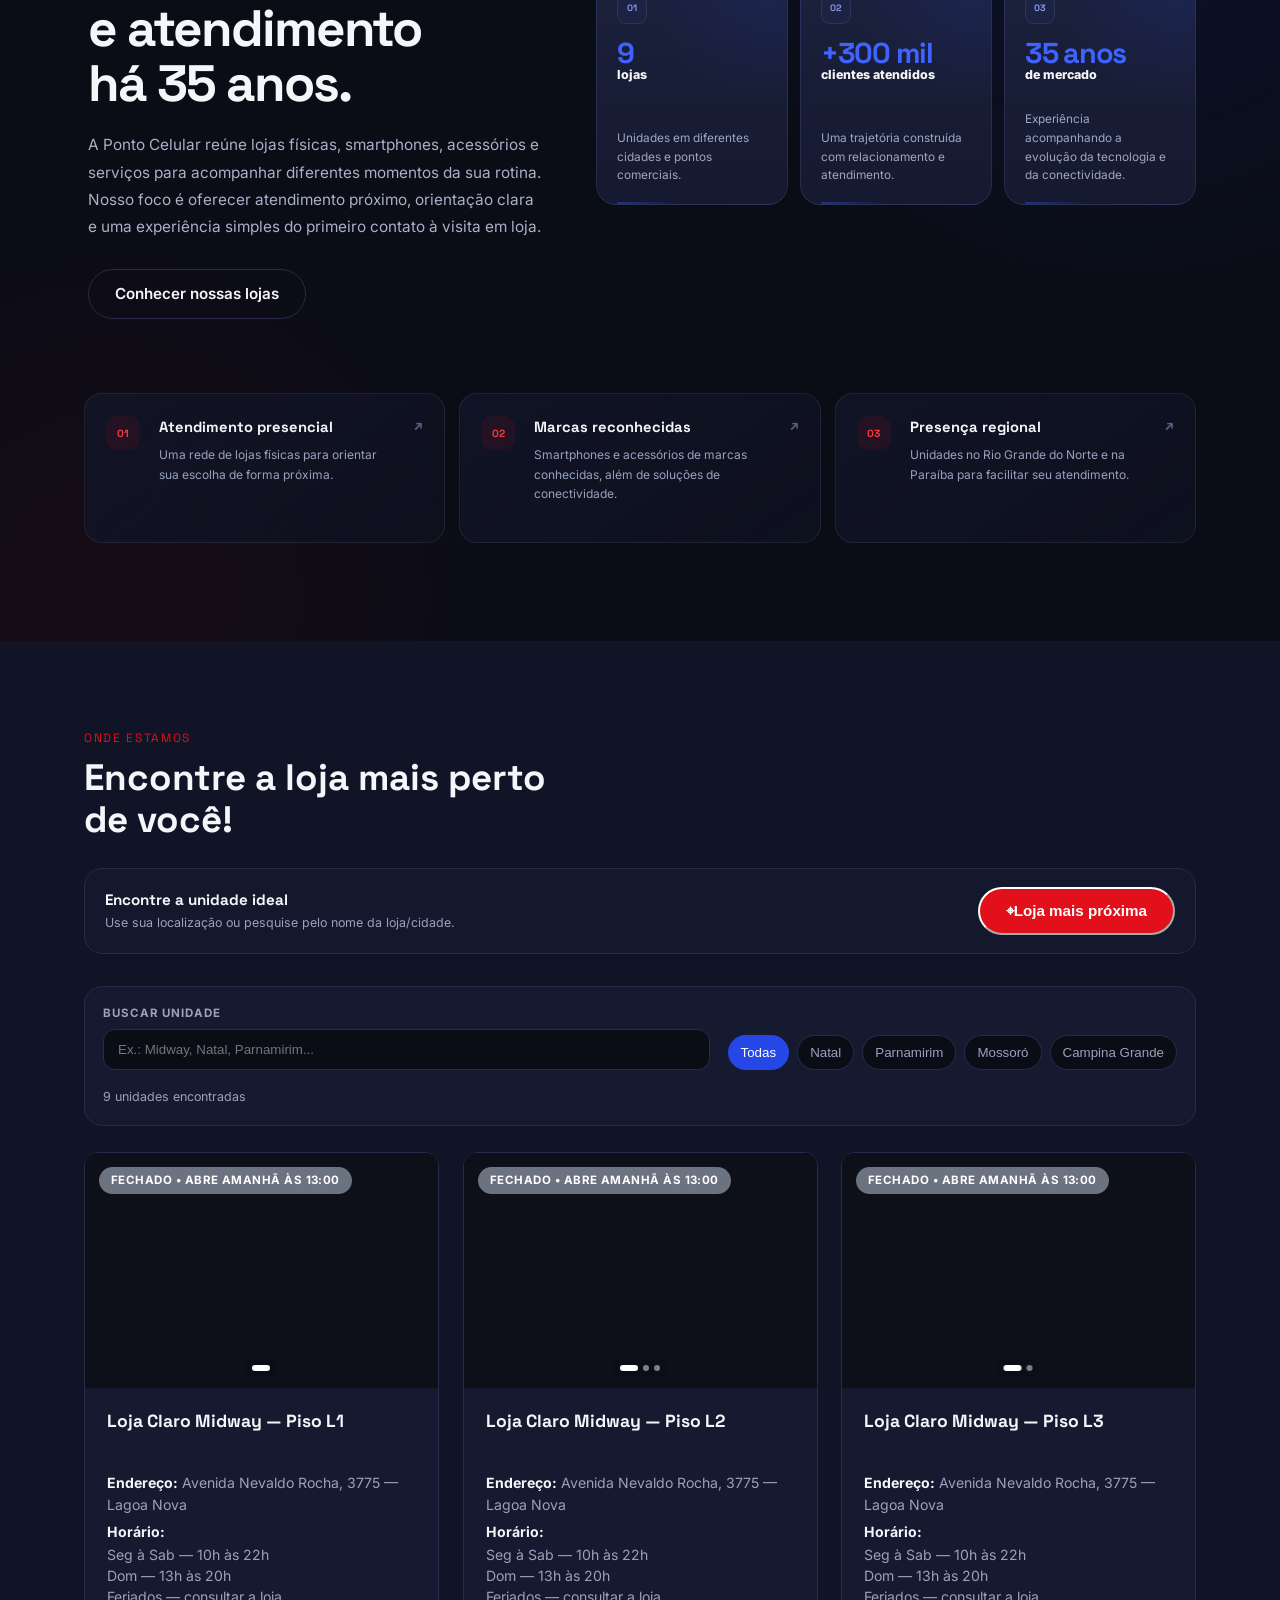
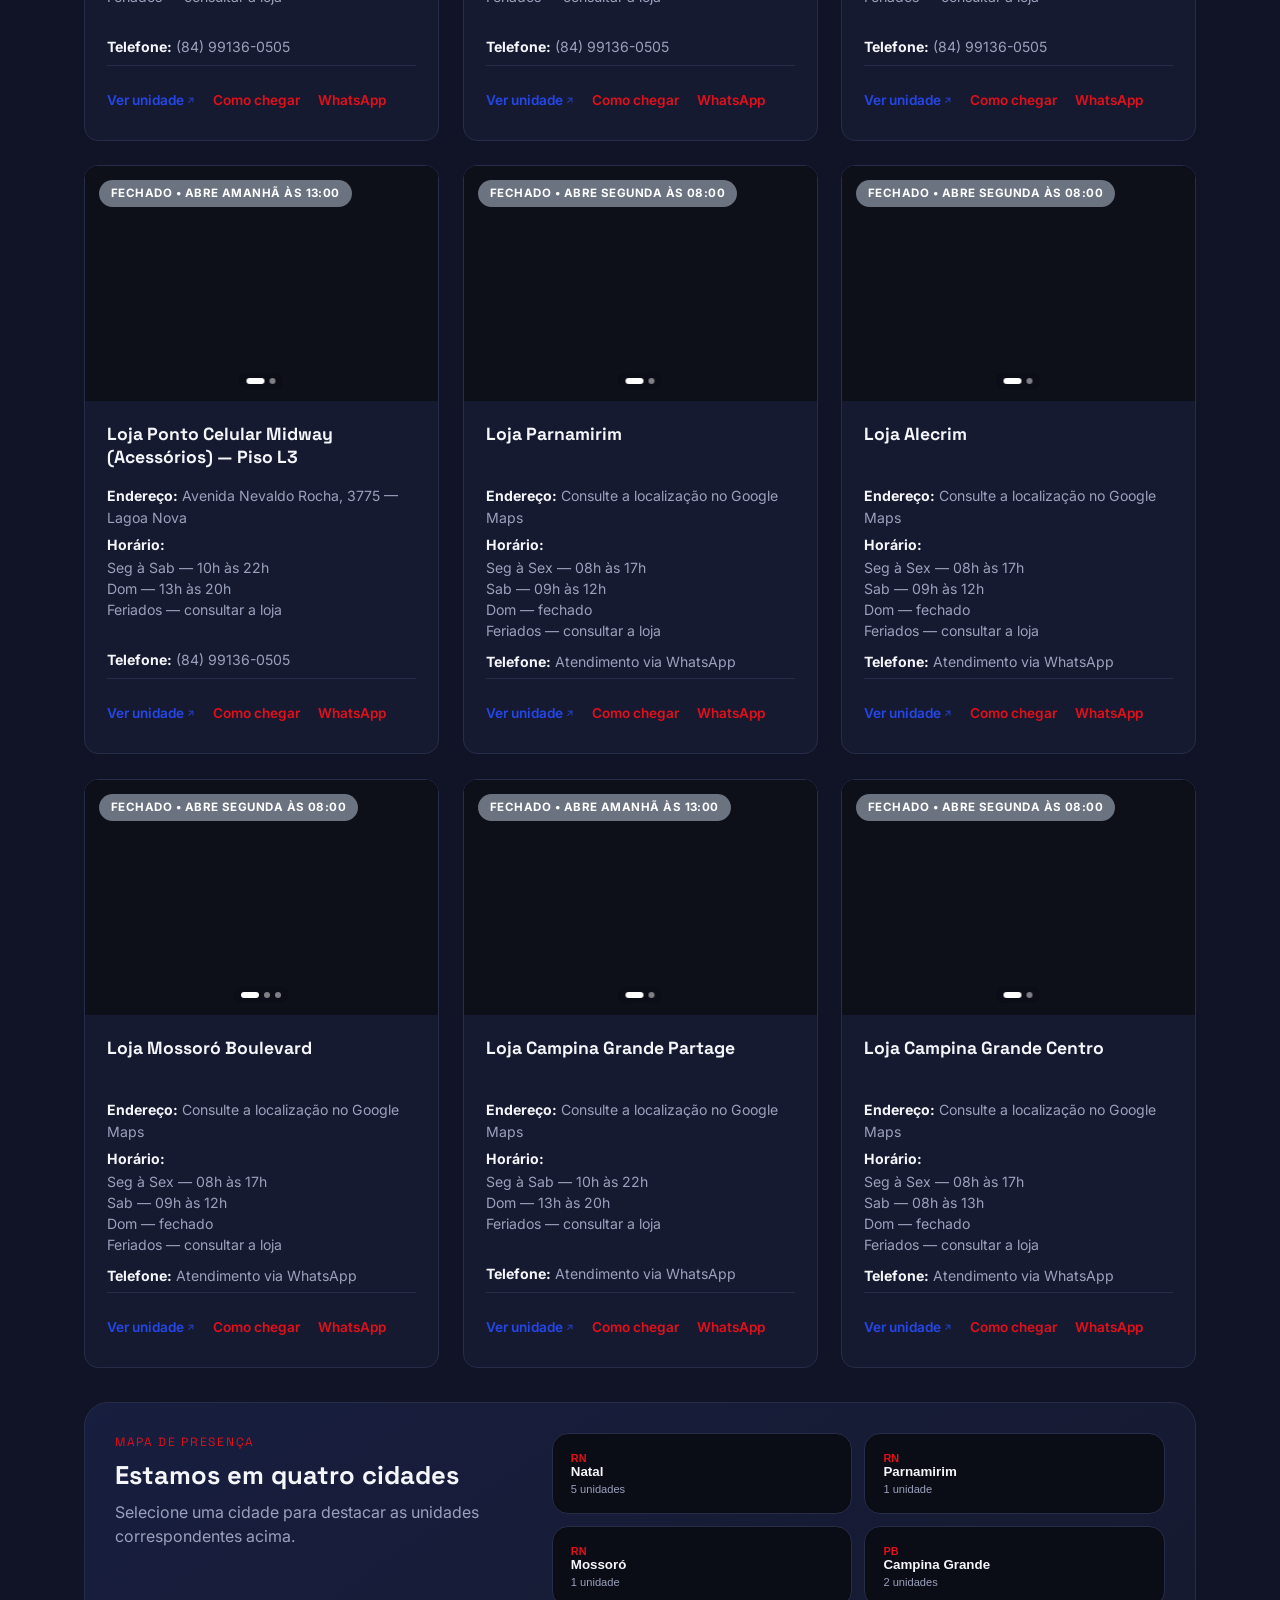
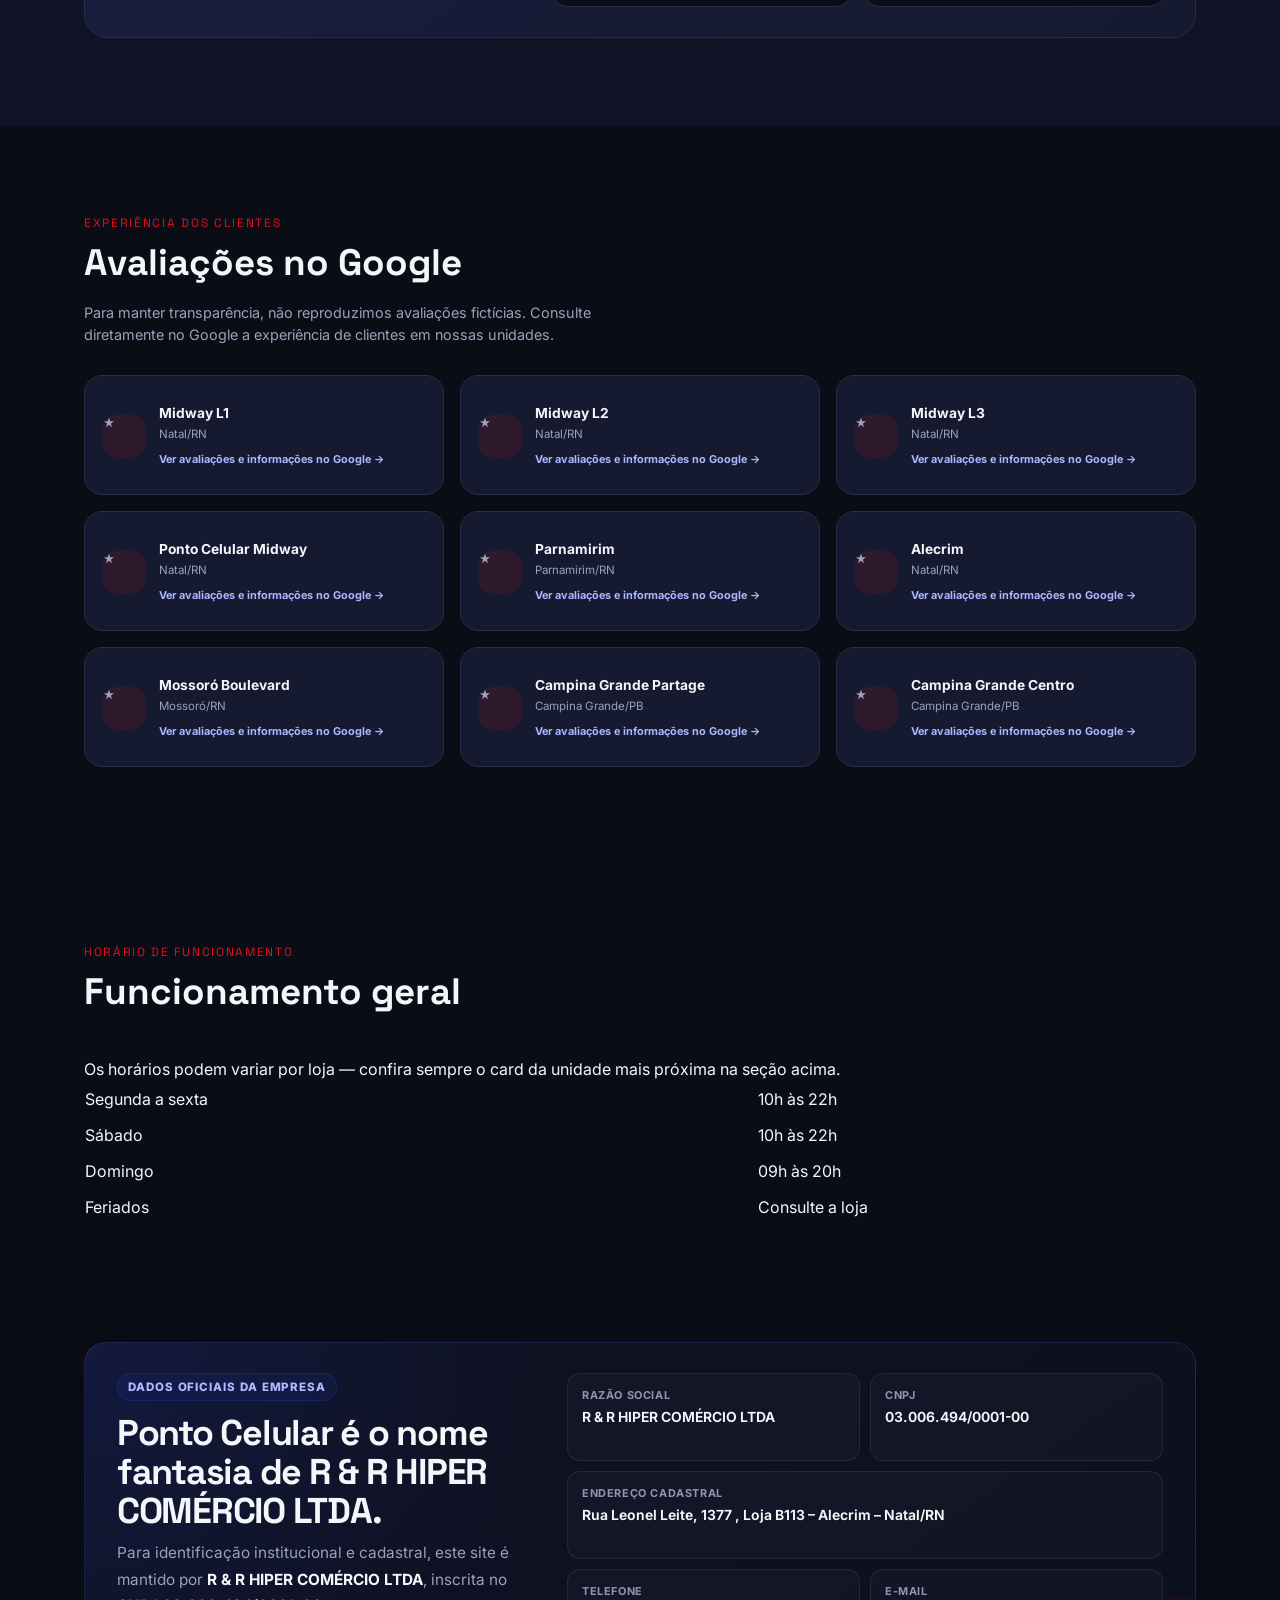
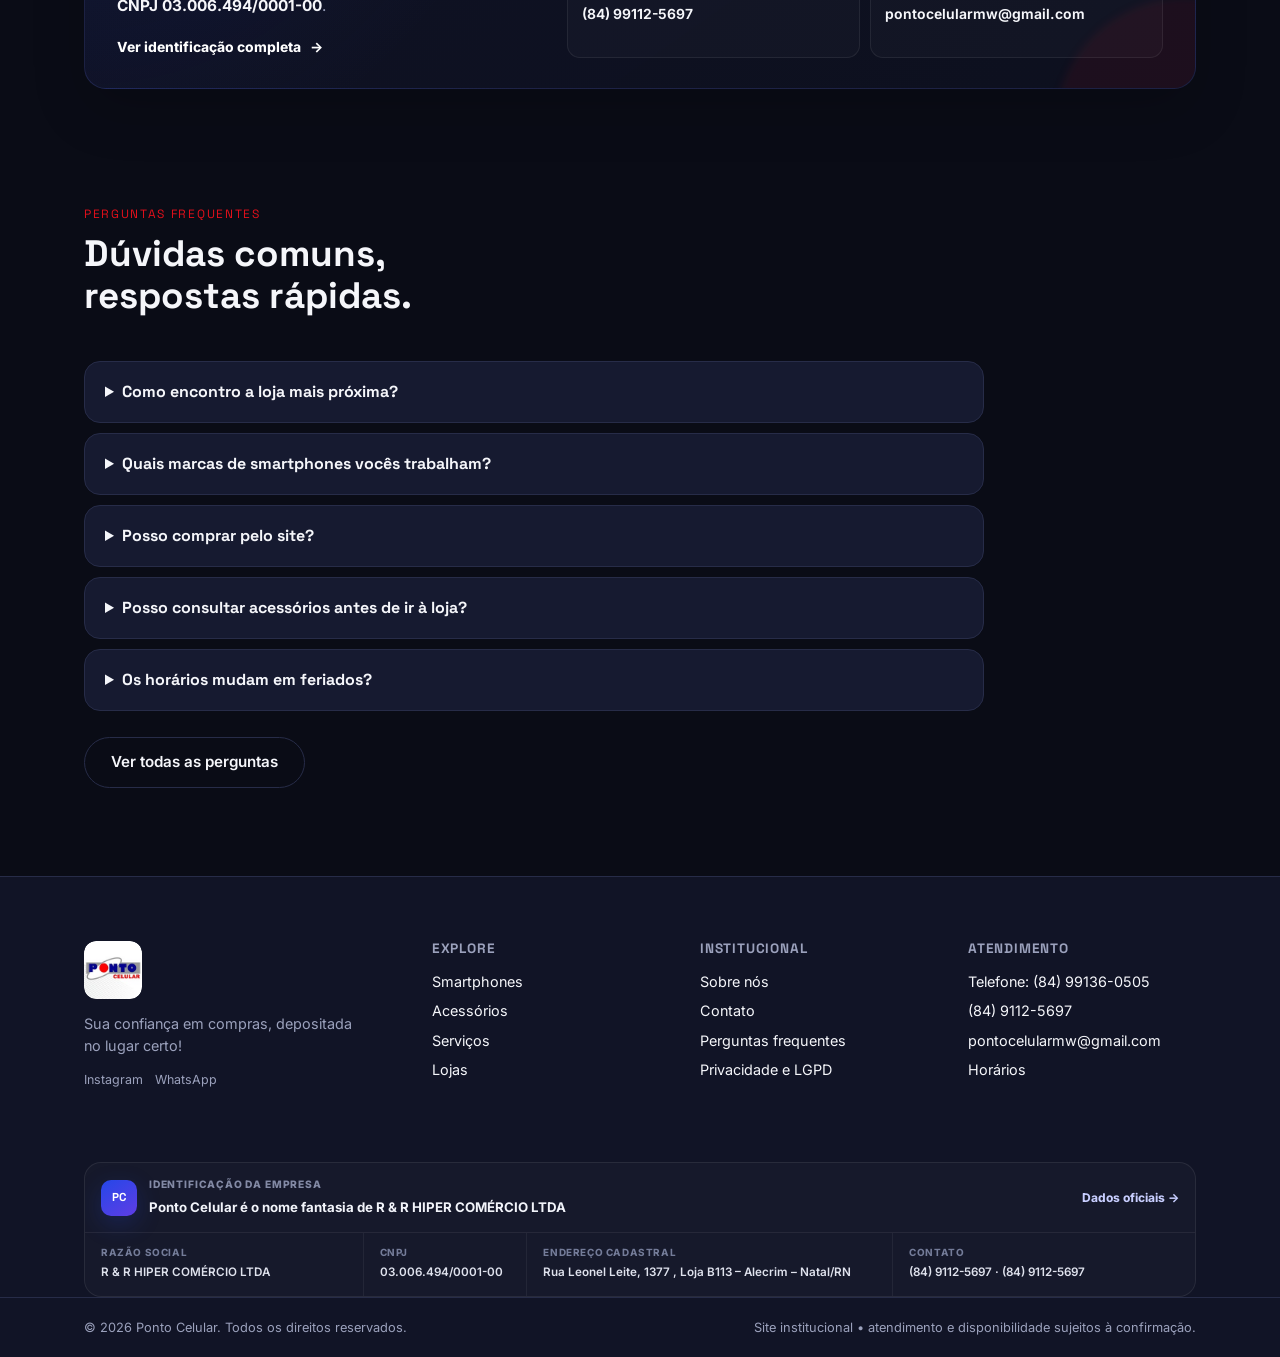
==== commit bd90be80: "Atualiza o site" ====
--- a/index.html
+++ b/index.html
@@ -613,7 +613,7 @@
 <div class="footer__brand"><a class="logo logo--footer" href="index.html"><span class="logo__badge"><img alt="Ponto Celular" src="/imagens/logo-ponto-celular.jpg"/></span></a><p>Sua confiança em compras, depositada no lugar certo!</p><div class="footer__social"><a href="https://www.instagram.com/ponto_lojasclaro/" rel="noopener noreferrer" target="_blank">Instagram</a><a href="https://wa.me/5584991360505" rel="noopener" target="_blank">WhatsApp</a></div></div>
 <div class="footer__col"><h4>Explore</h4><p><a href="smartphones.html">Smartphones</a></p><p><a href="acessorios.html">Acessórios</a></p><p><a href="servicos.html">Serviços</a></p><p><a href="index.html#lojas">Lojas</a></p></div>
 <div class="footer__col"><h4>Institucional</h4><p><a href="sobre.html">Sobre nós</a></p><p><a href="contato.html">Contato</a></p><p><a href="faq.html">Perguntas frequentes</a></p><p><a href="privacidade.html">Privacidade e LGPD</a></p></div>
-<div class="footer__col"><h4>Atendimento</h4><p>Telefone: <a href="tel:+5584991125697">(84) 99136-0505</a></p><p>(84) 3215-8236</p><p>pontocelularmw@gmail.com</p><p><a href="index.html#horarios">Horários</a></p><button class="footer-install" data-install-app="" hidden="" type="button">Instalar site no celular</button></div>
+<div class="footer__col"><h4>Atendimento</h4><p>Telefone: <a href="tel:+5584991125697">(84) 99136-0505</a></p><p>(84) 9112-5697</p><p>pontocelularmw@gmail.com</p><p><a href="index.html#horarios">Horários</a></p><button class="footer-install" data-install-app="" hidden="" type="button">Instalar site no celular</button></div>
 </div><div class="container"><div class="footer-company">
   <div class="footer-company__head">
     <span class="footer-company__icon" aria-hidden="true">PC</span>
